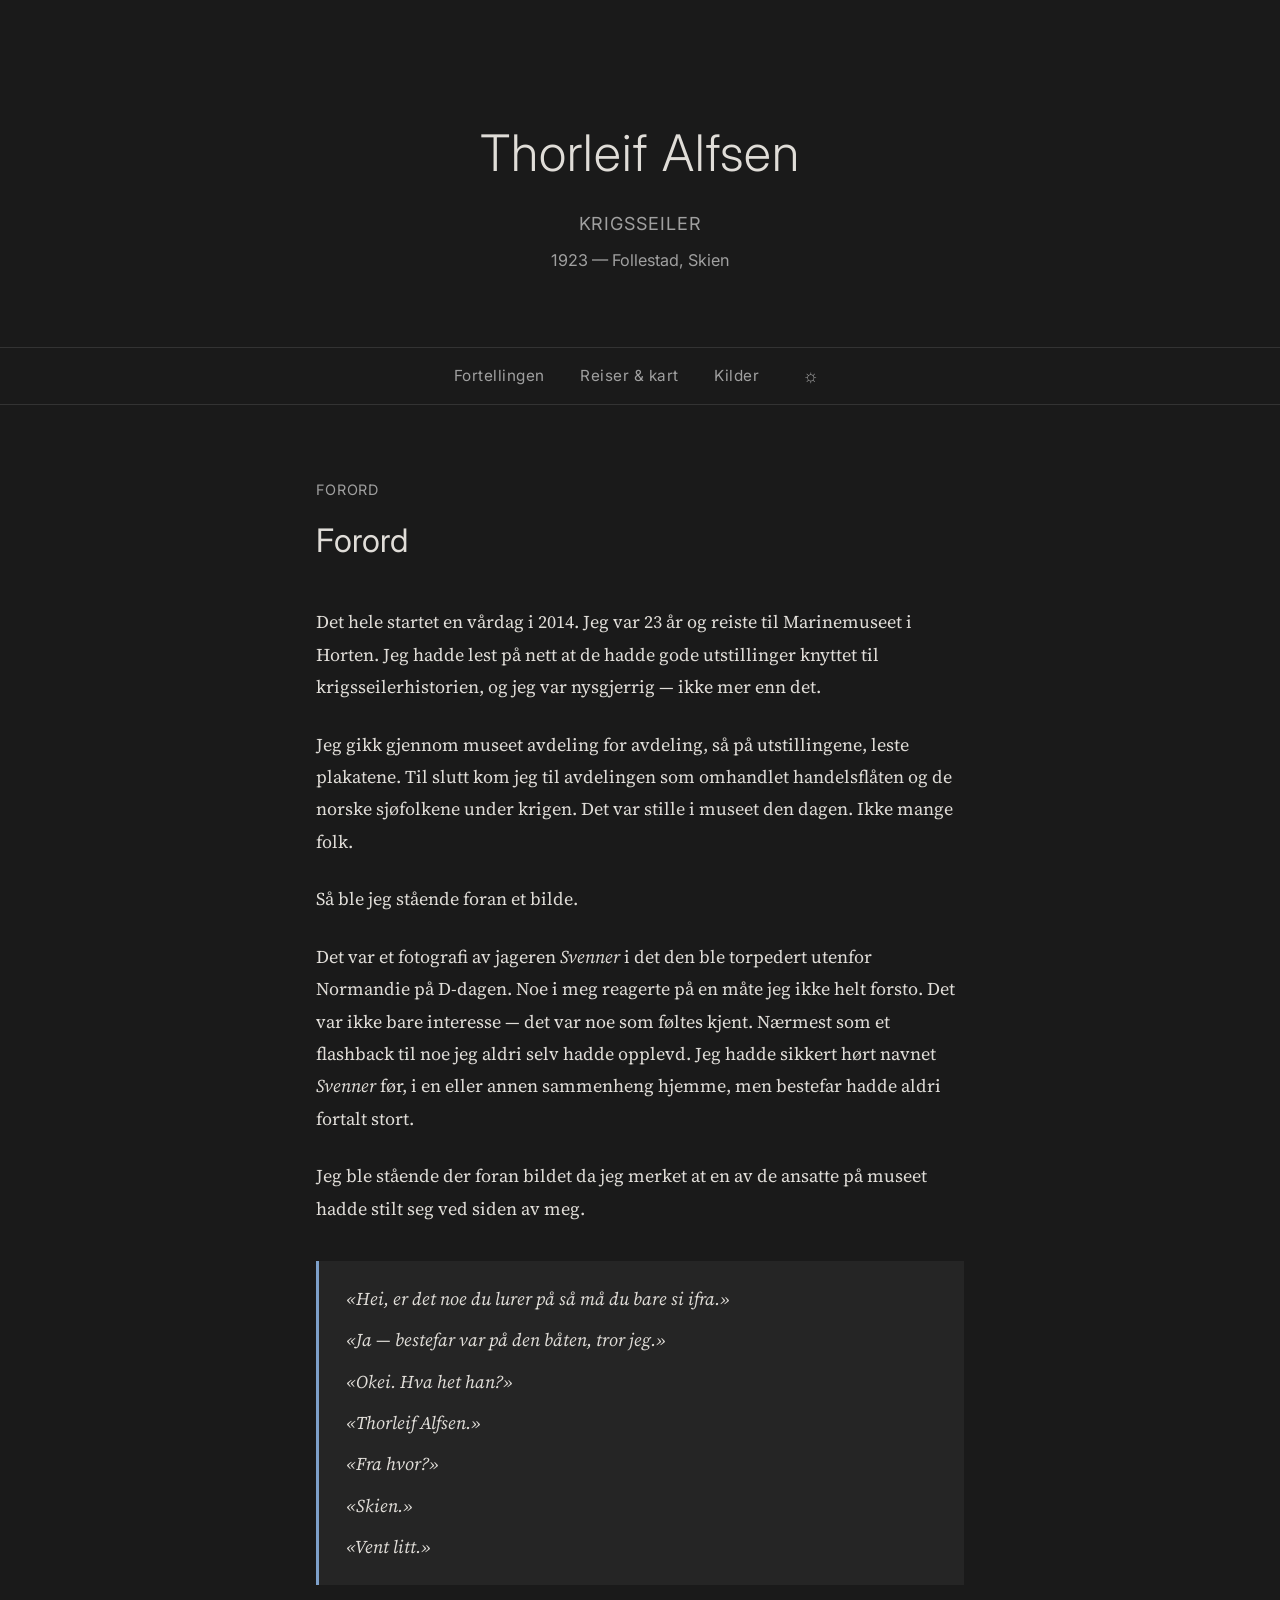
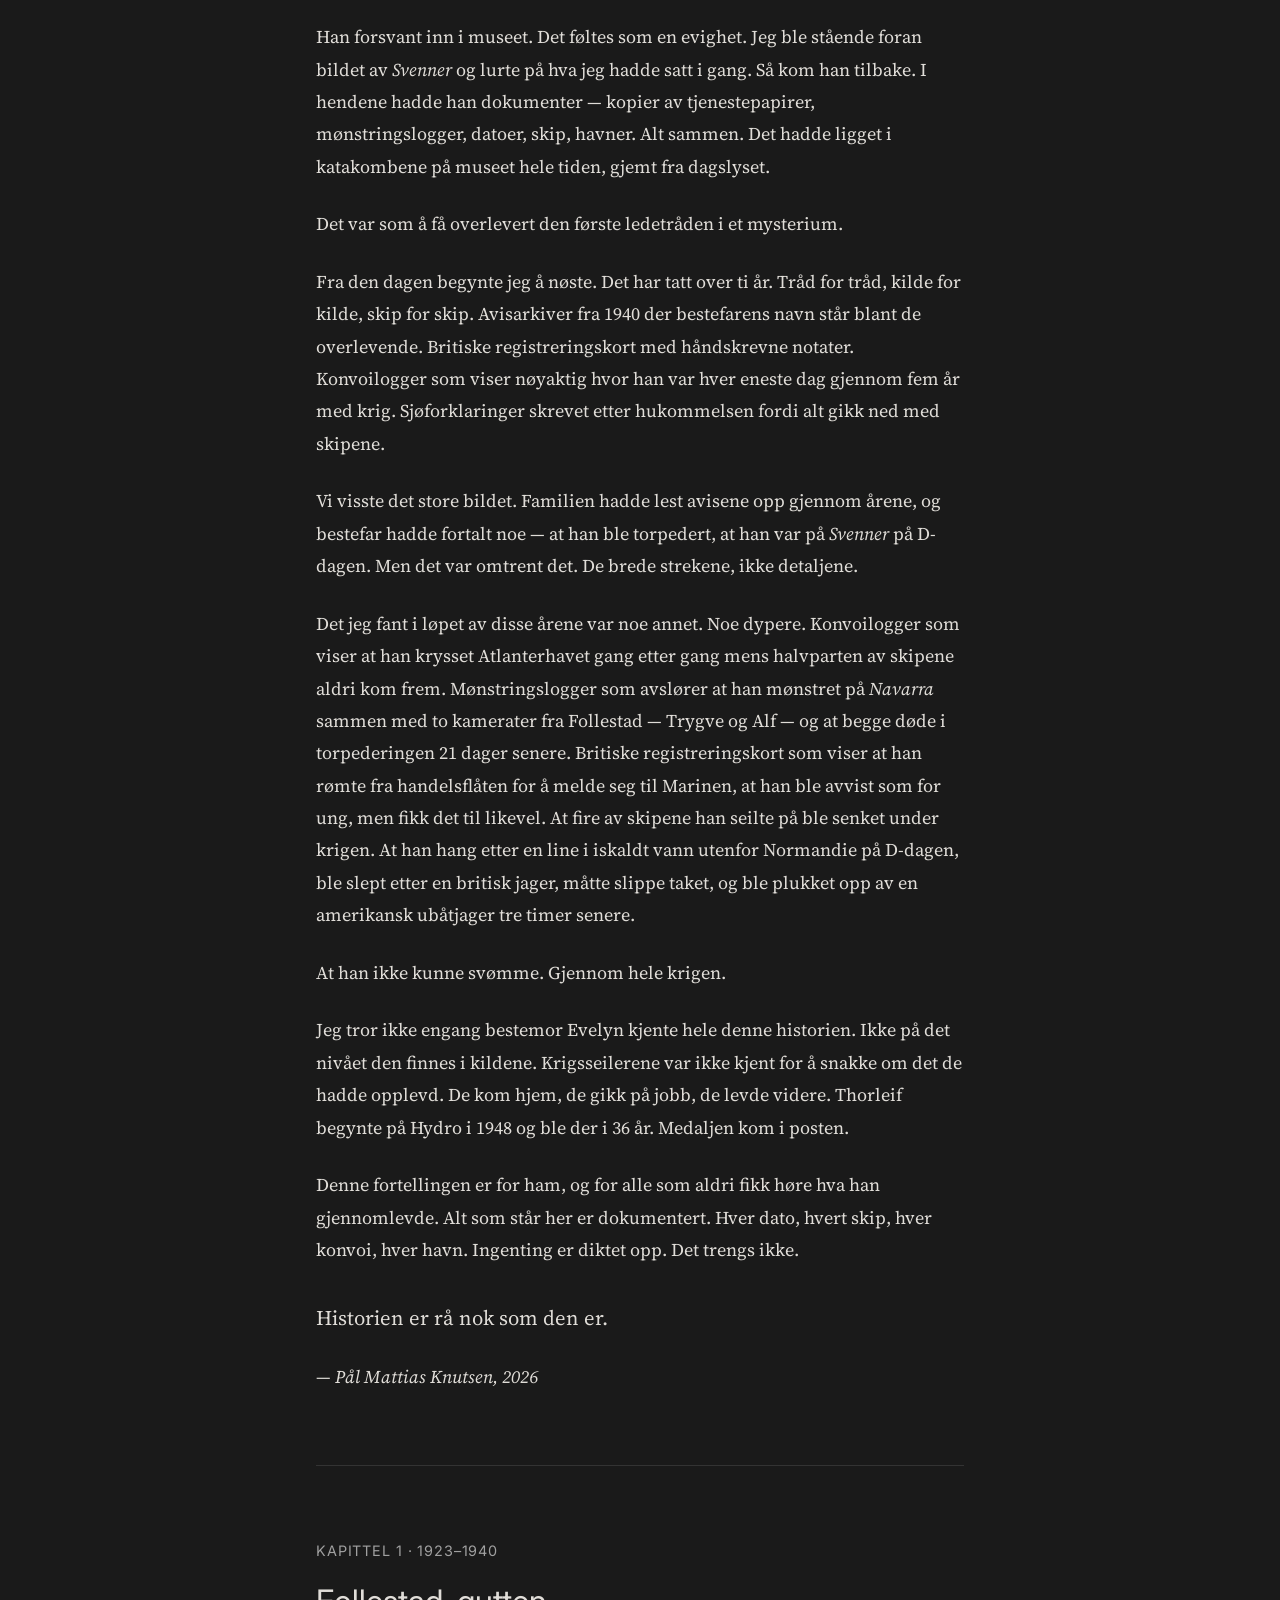
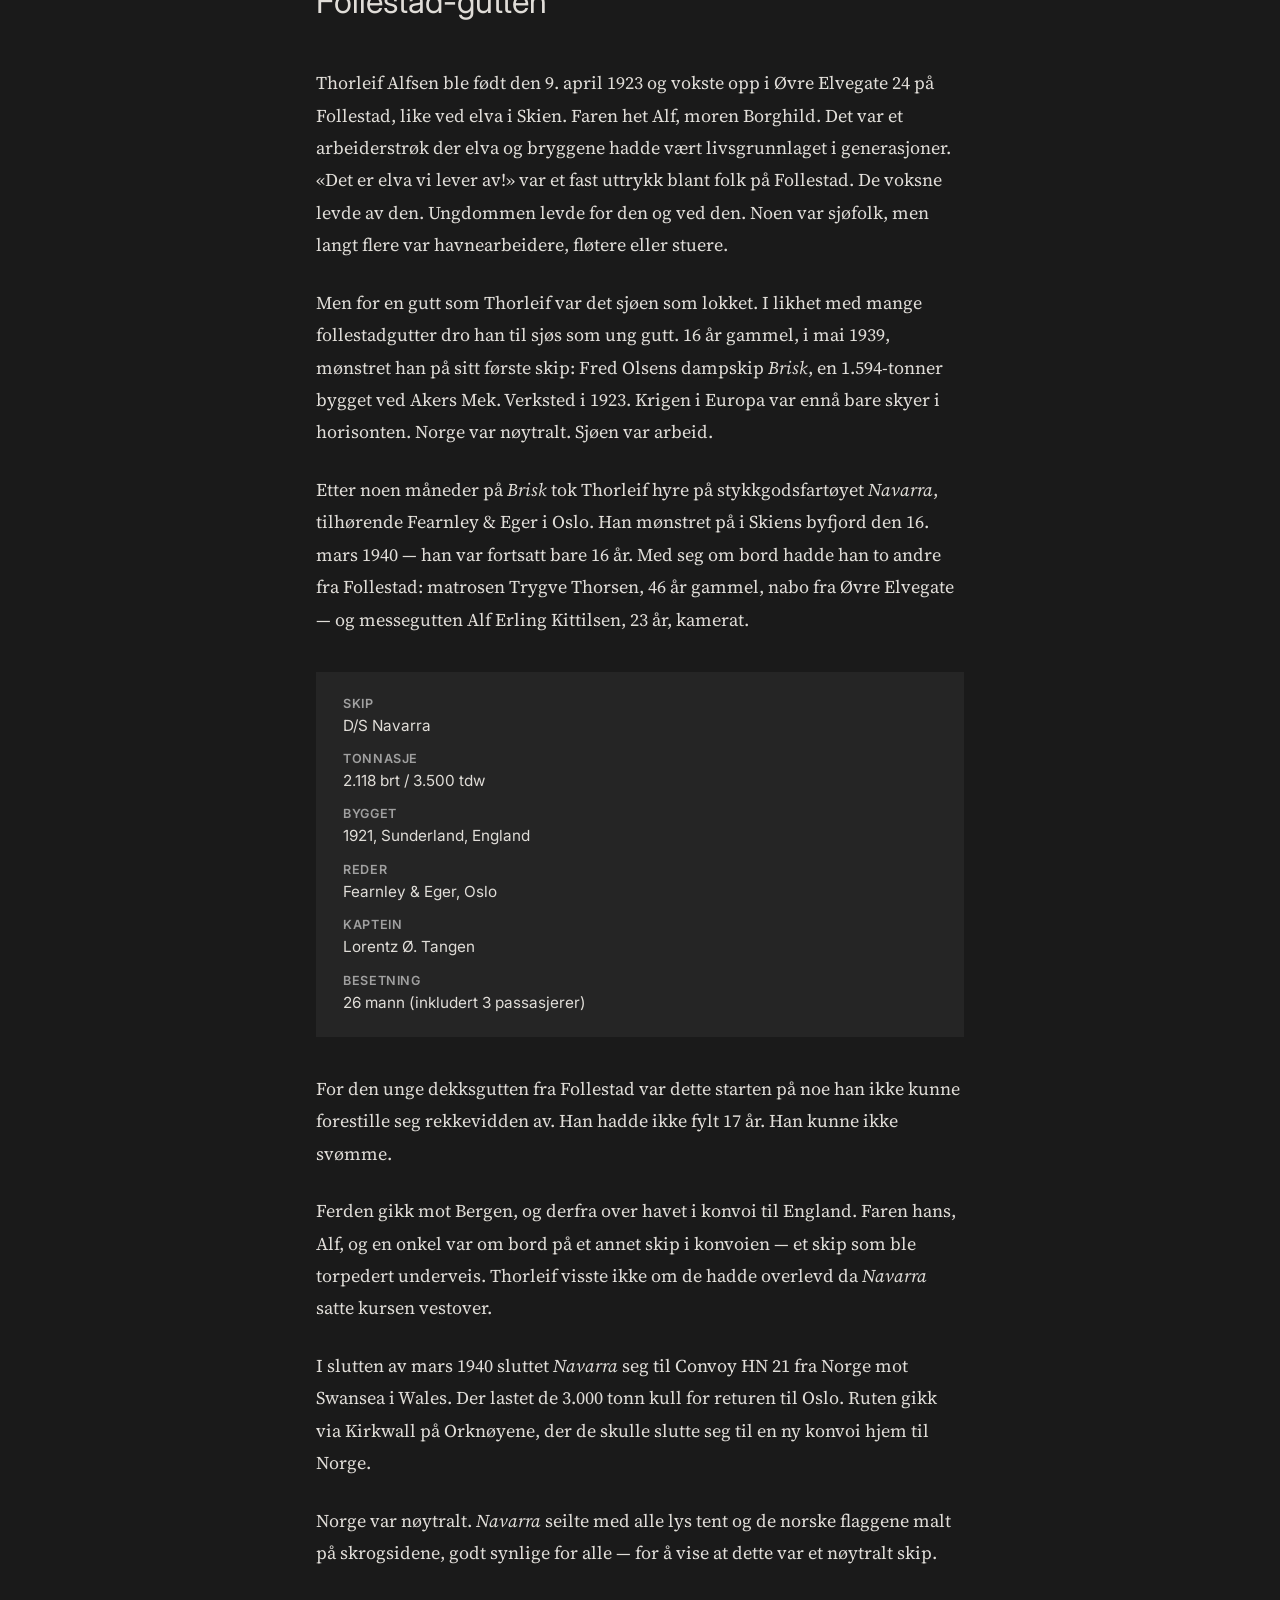
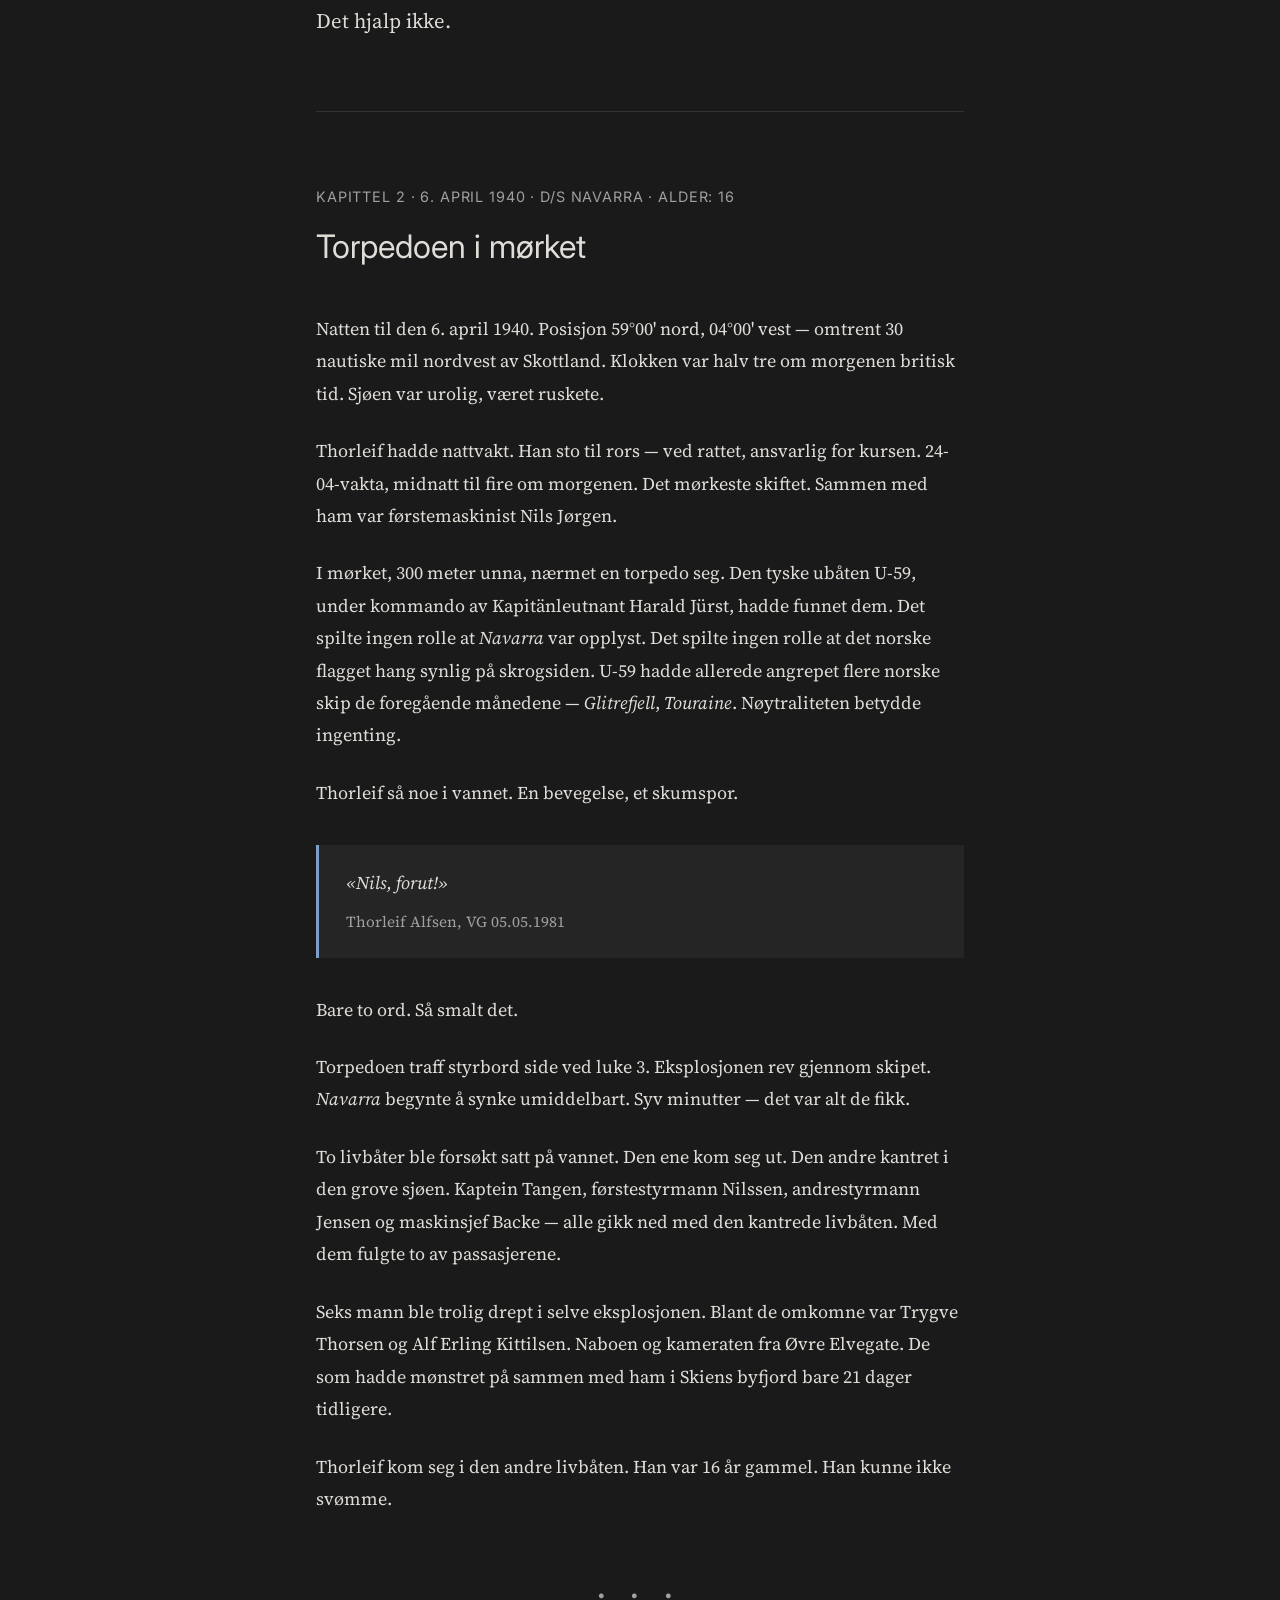
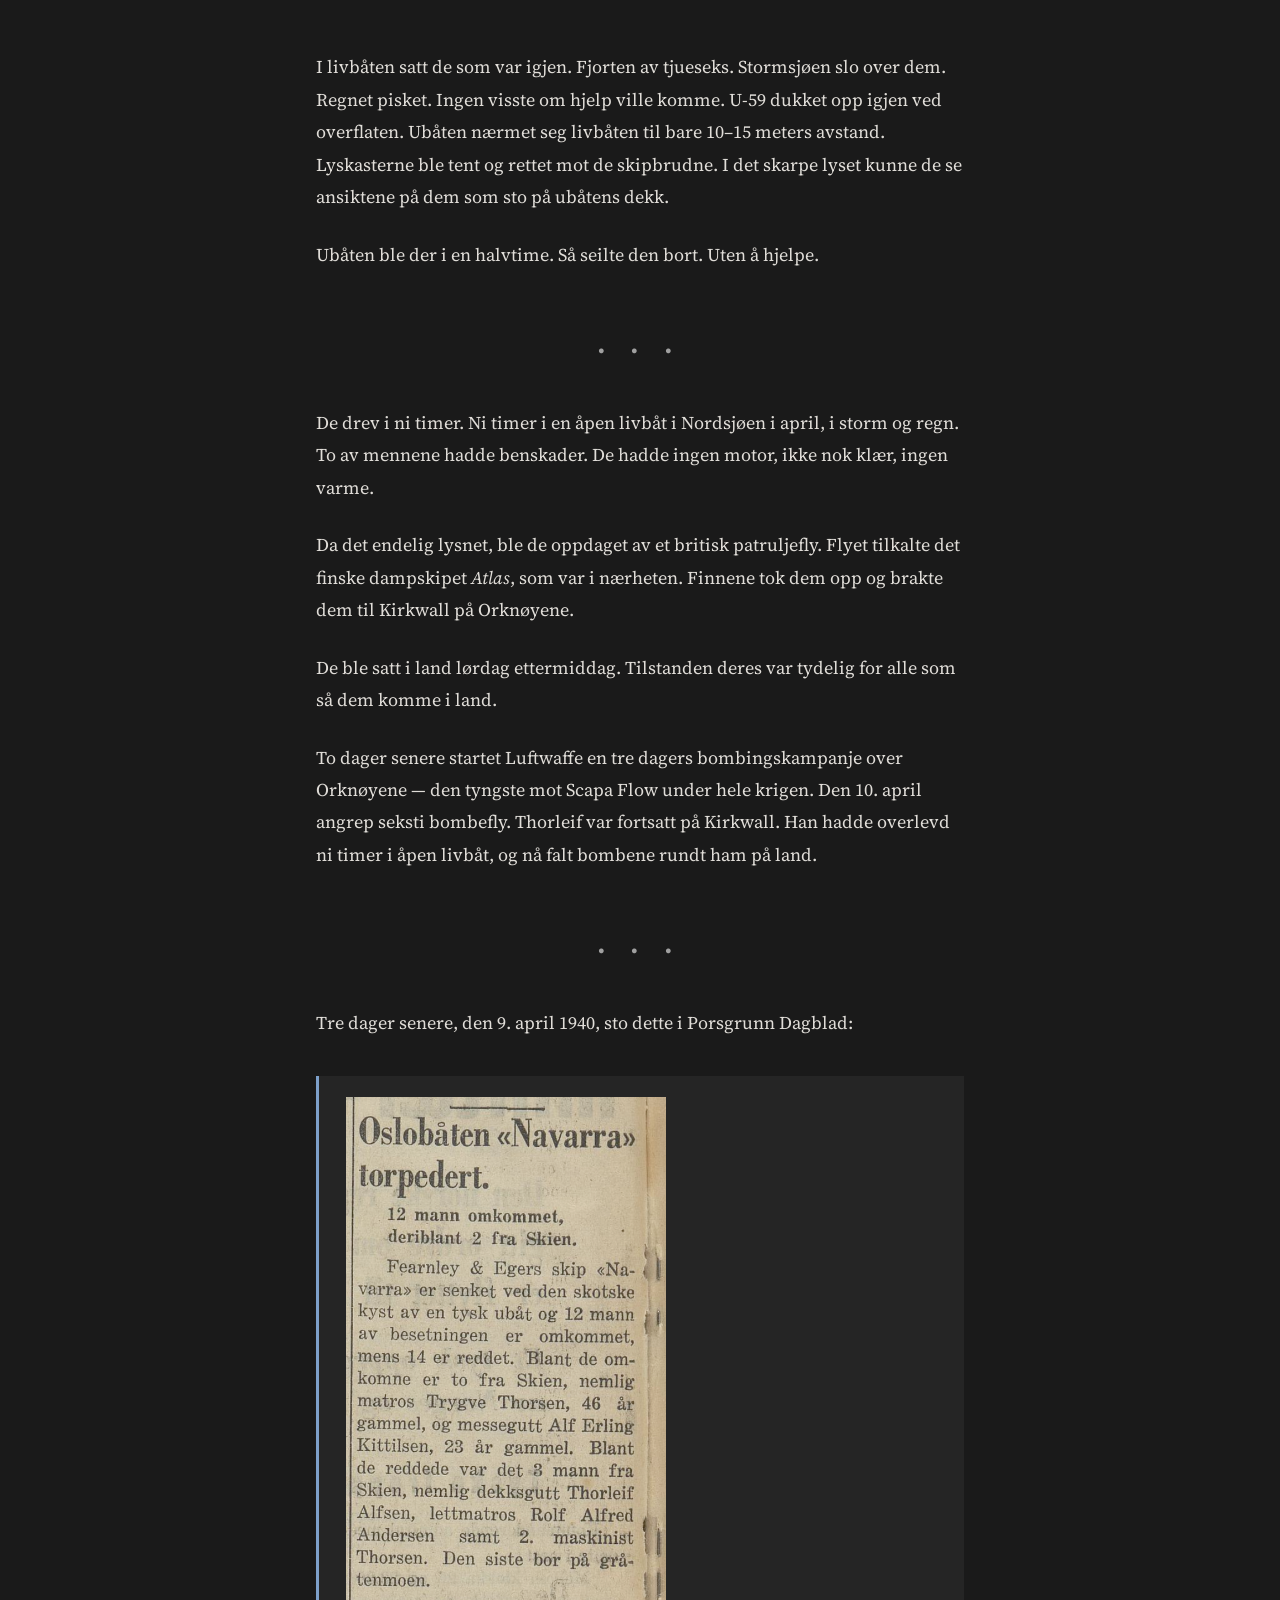
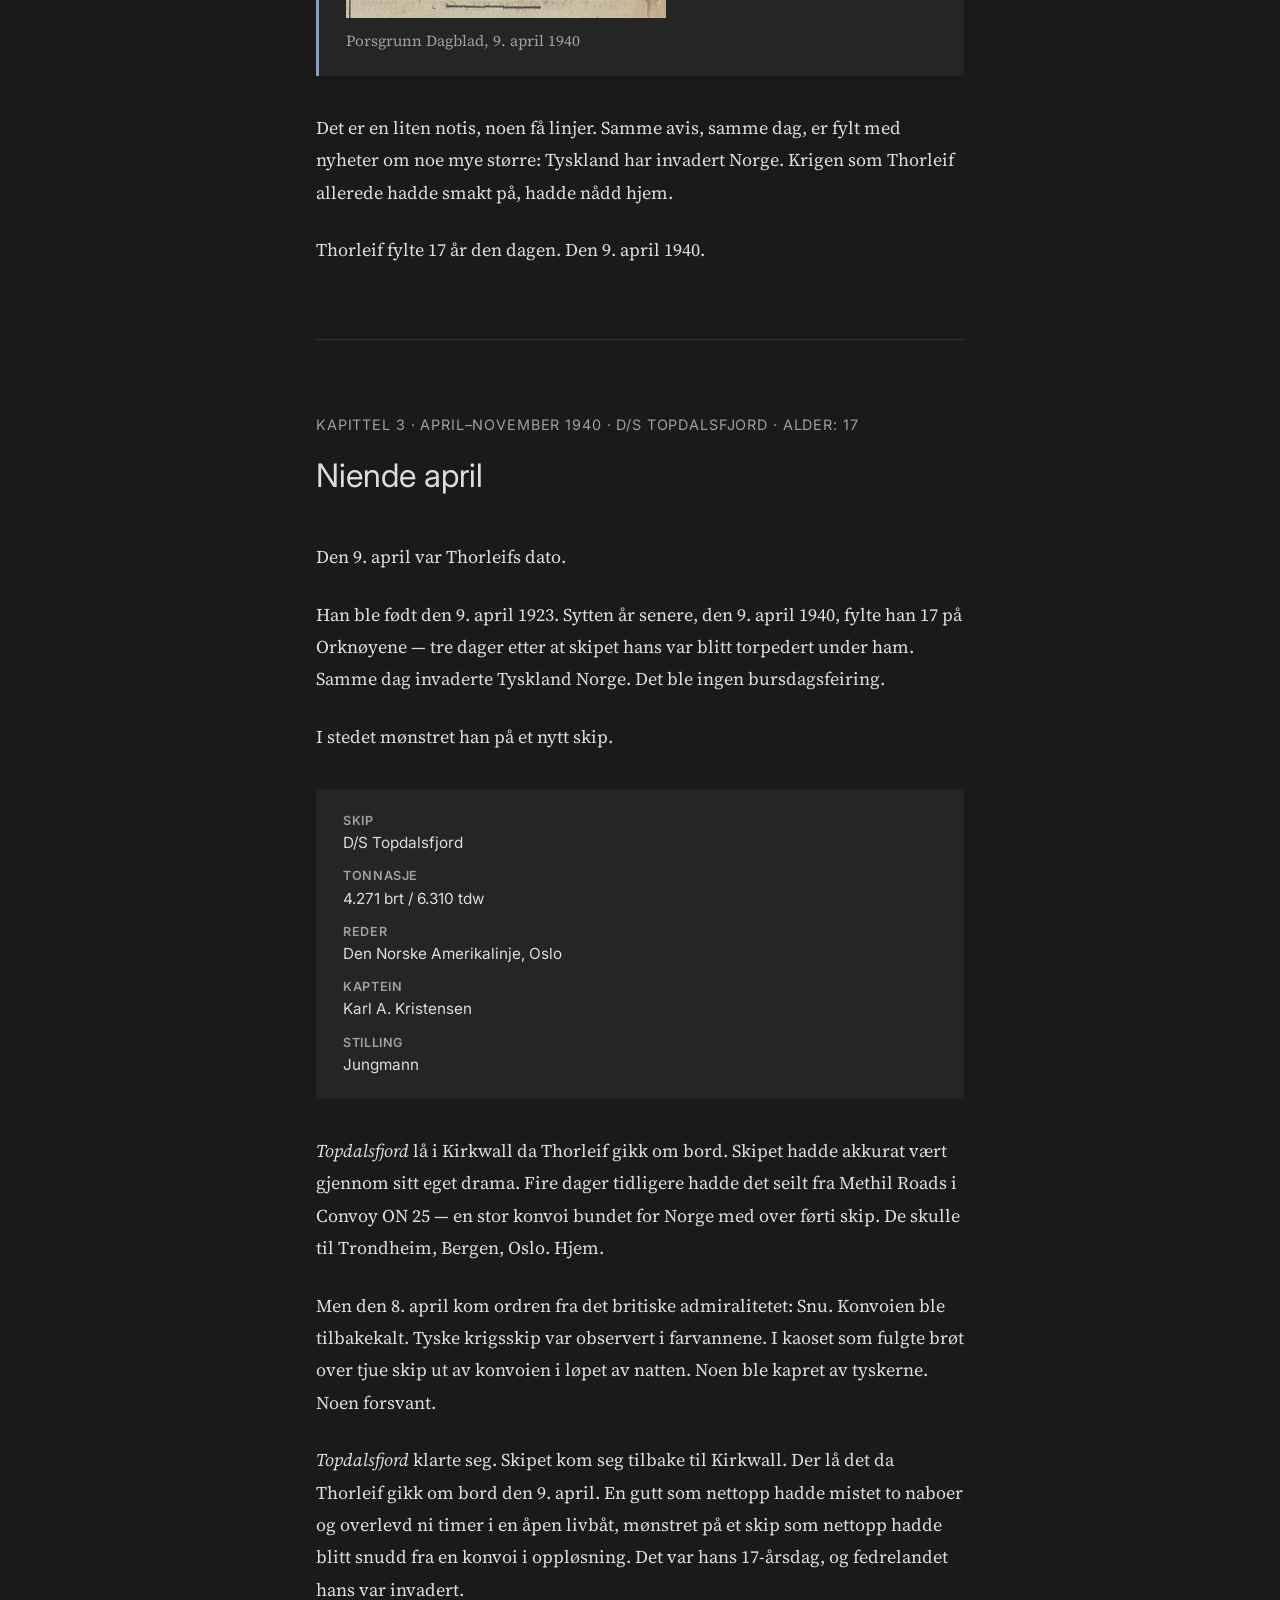
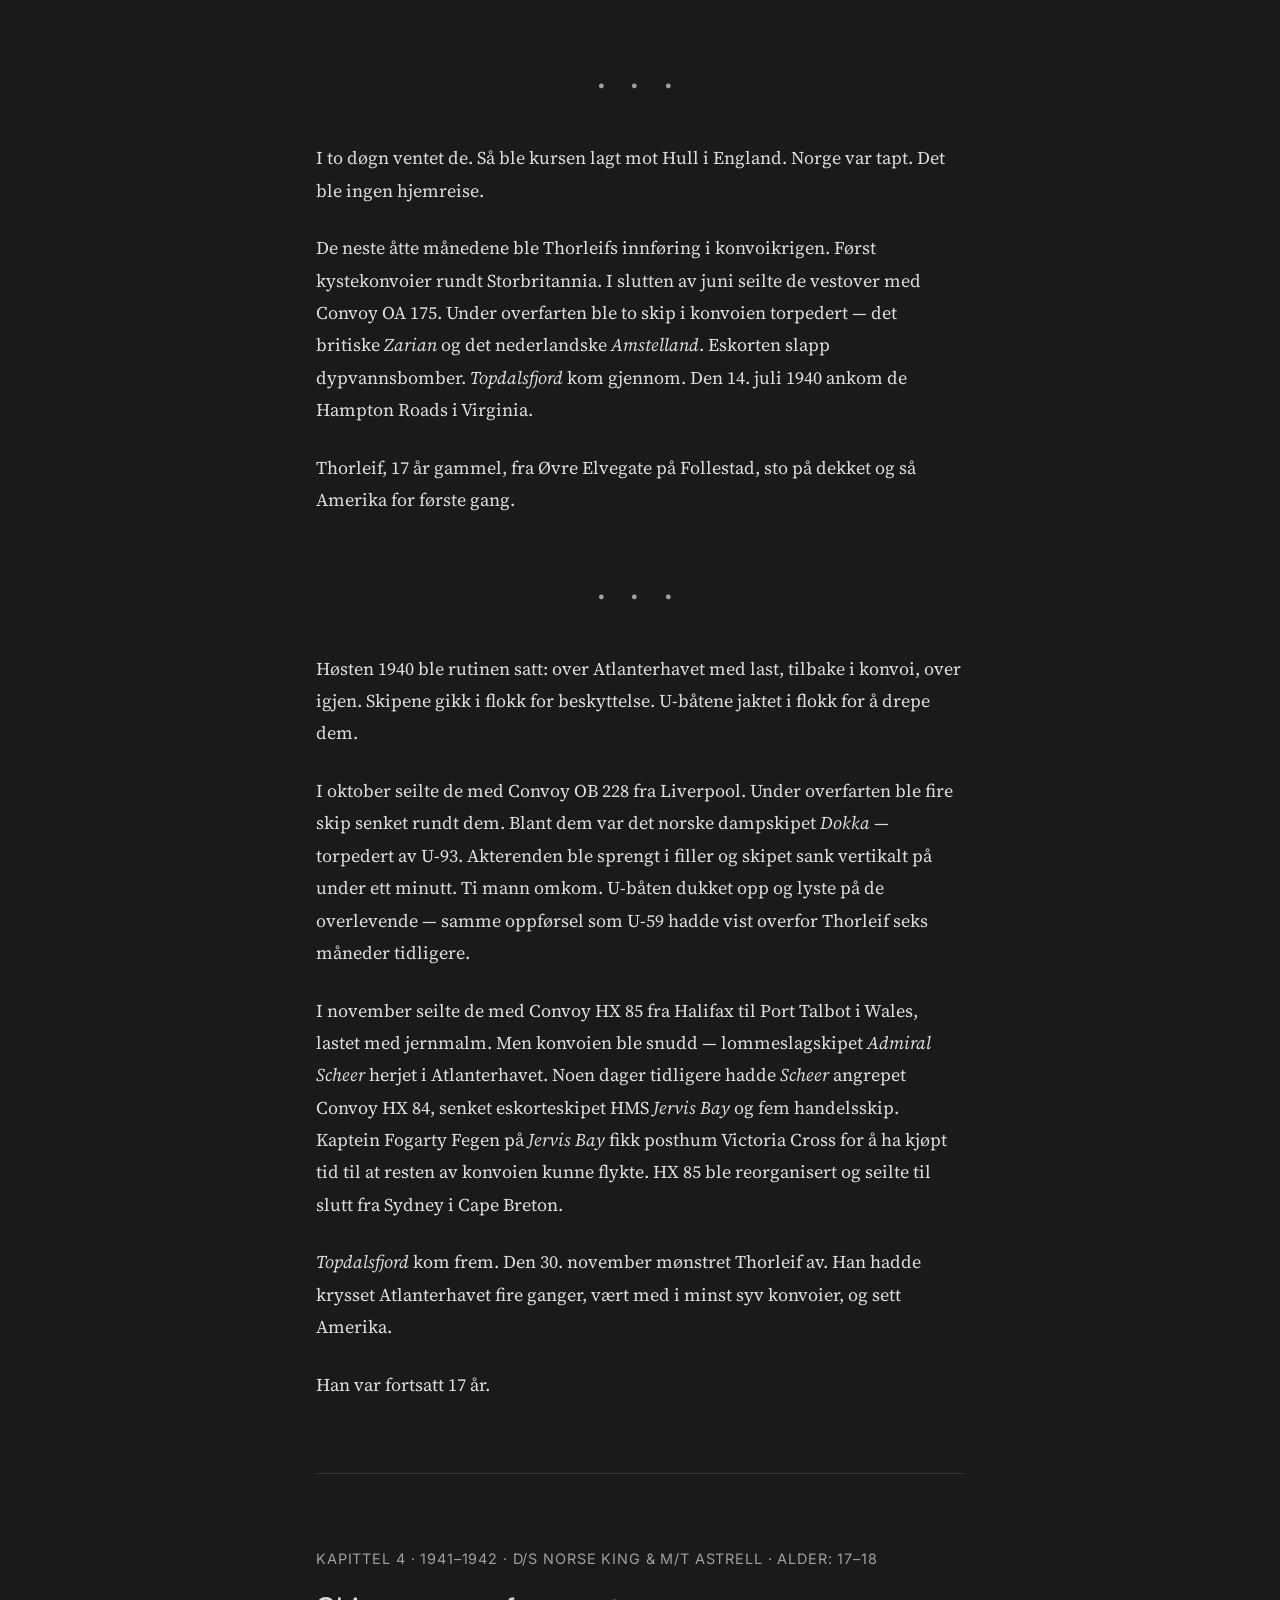
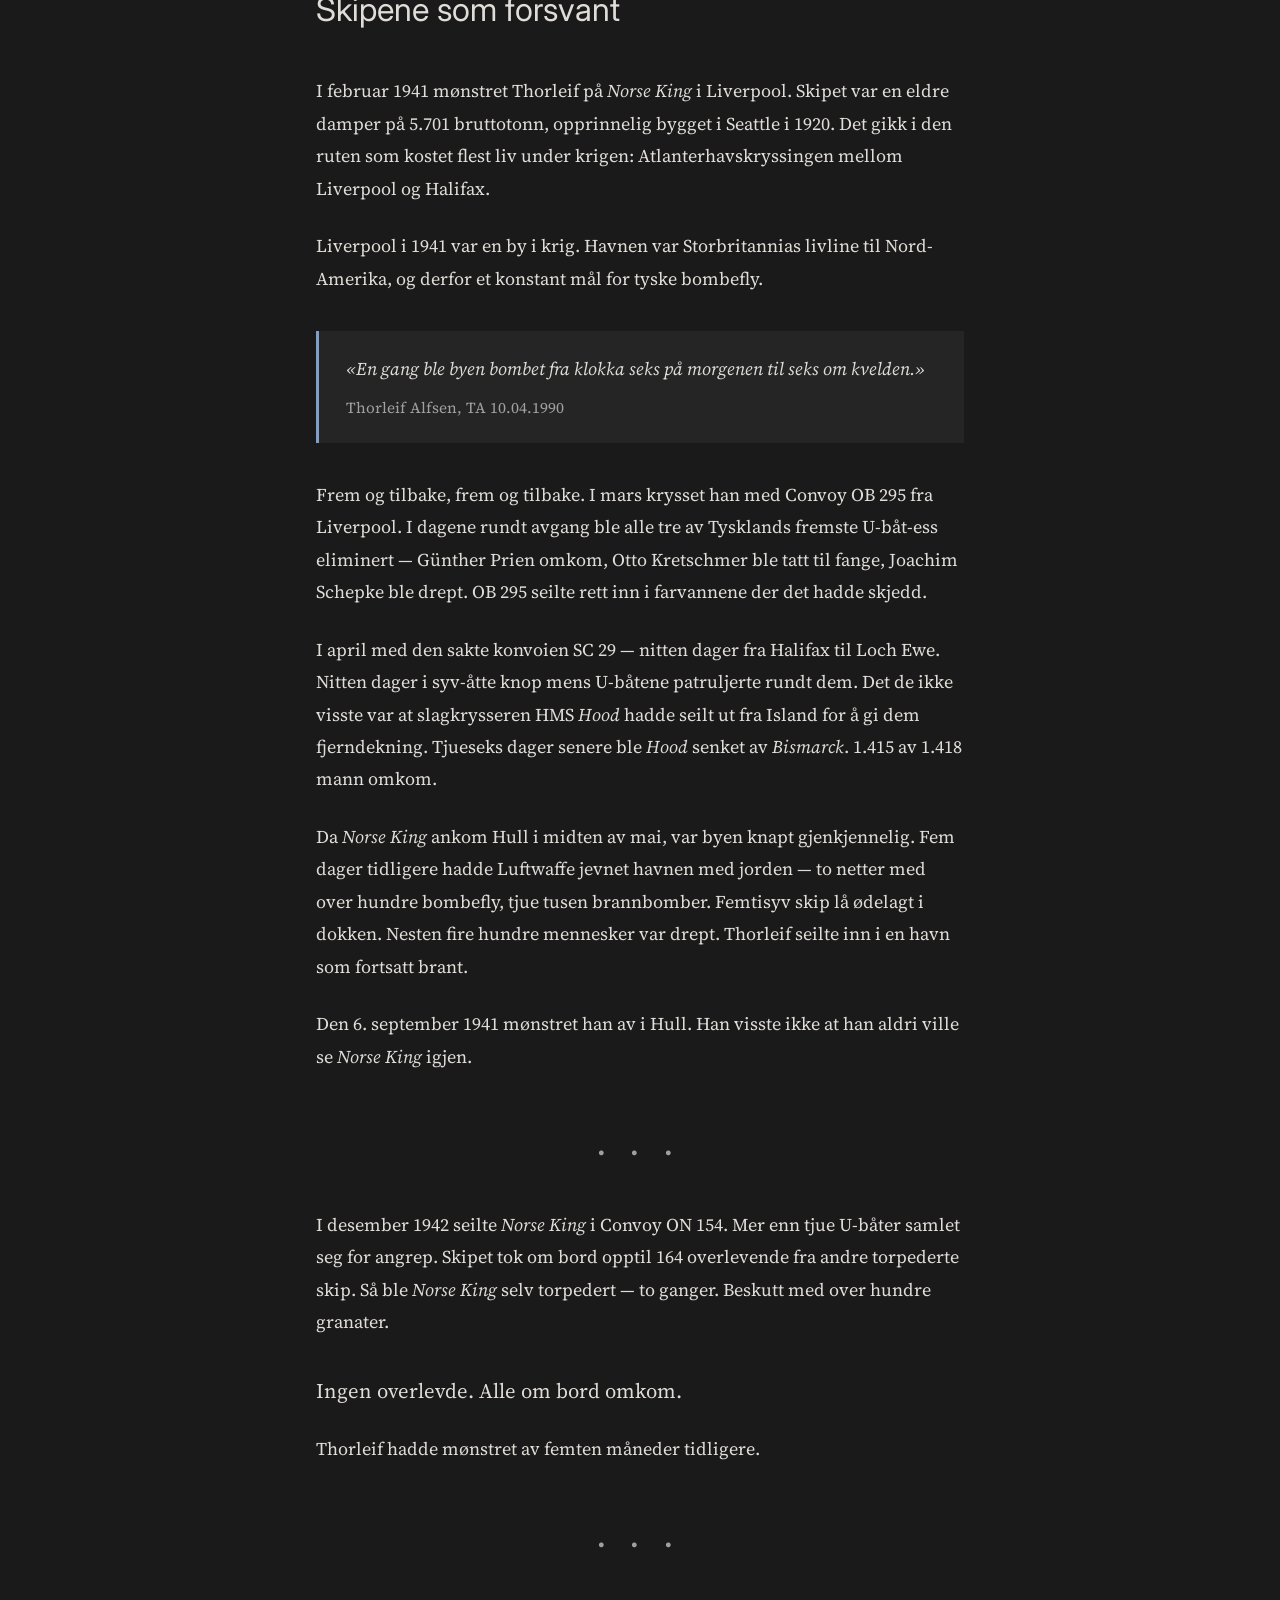
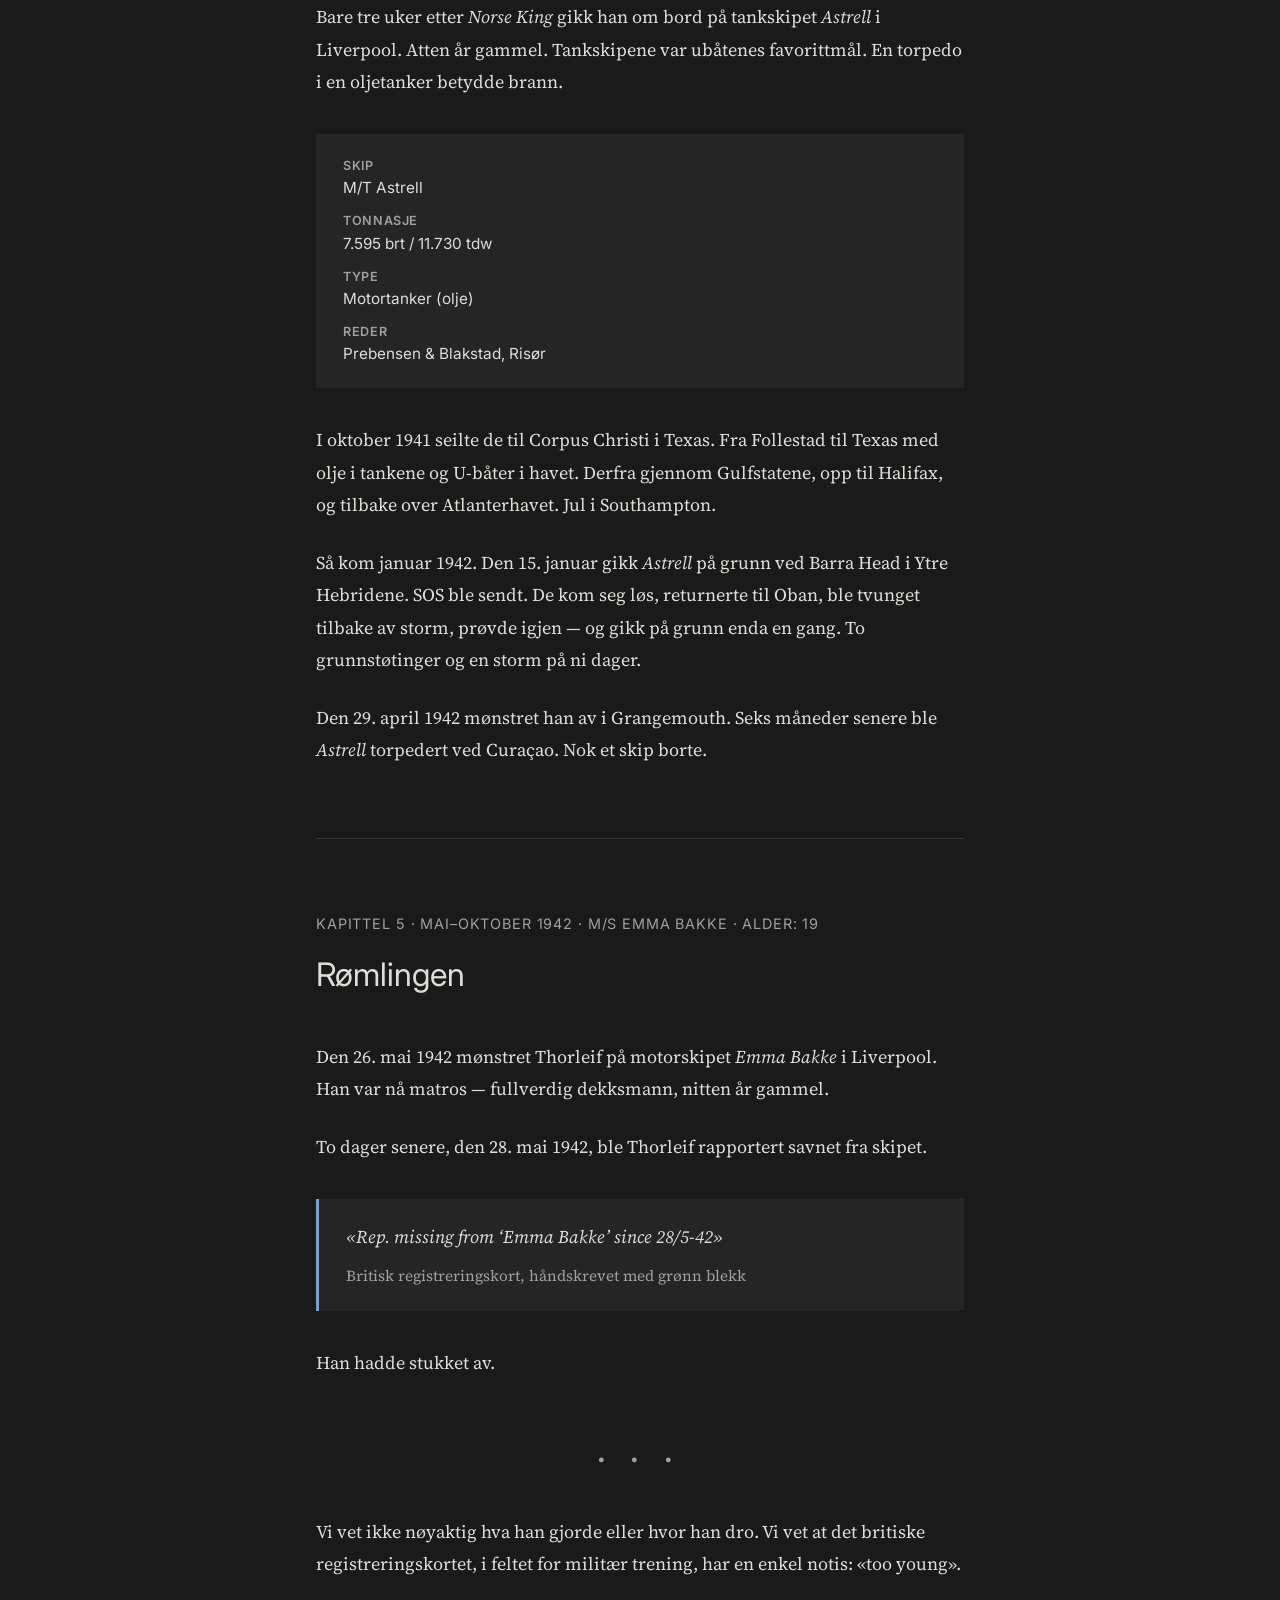
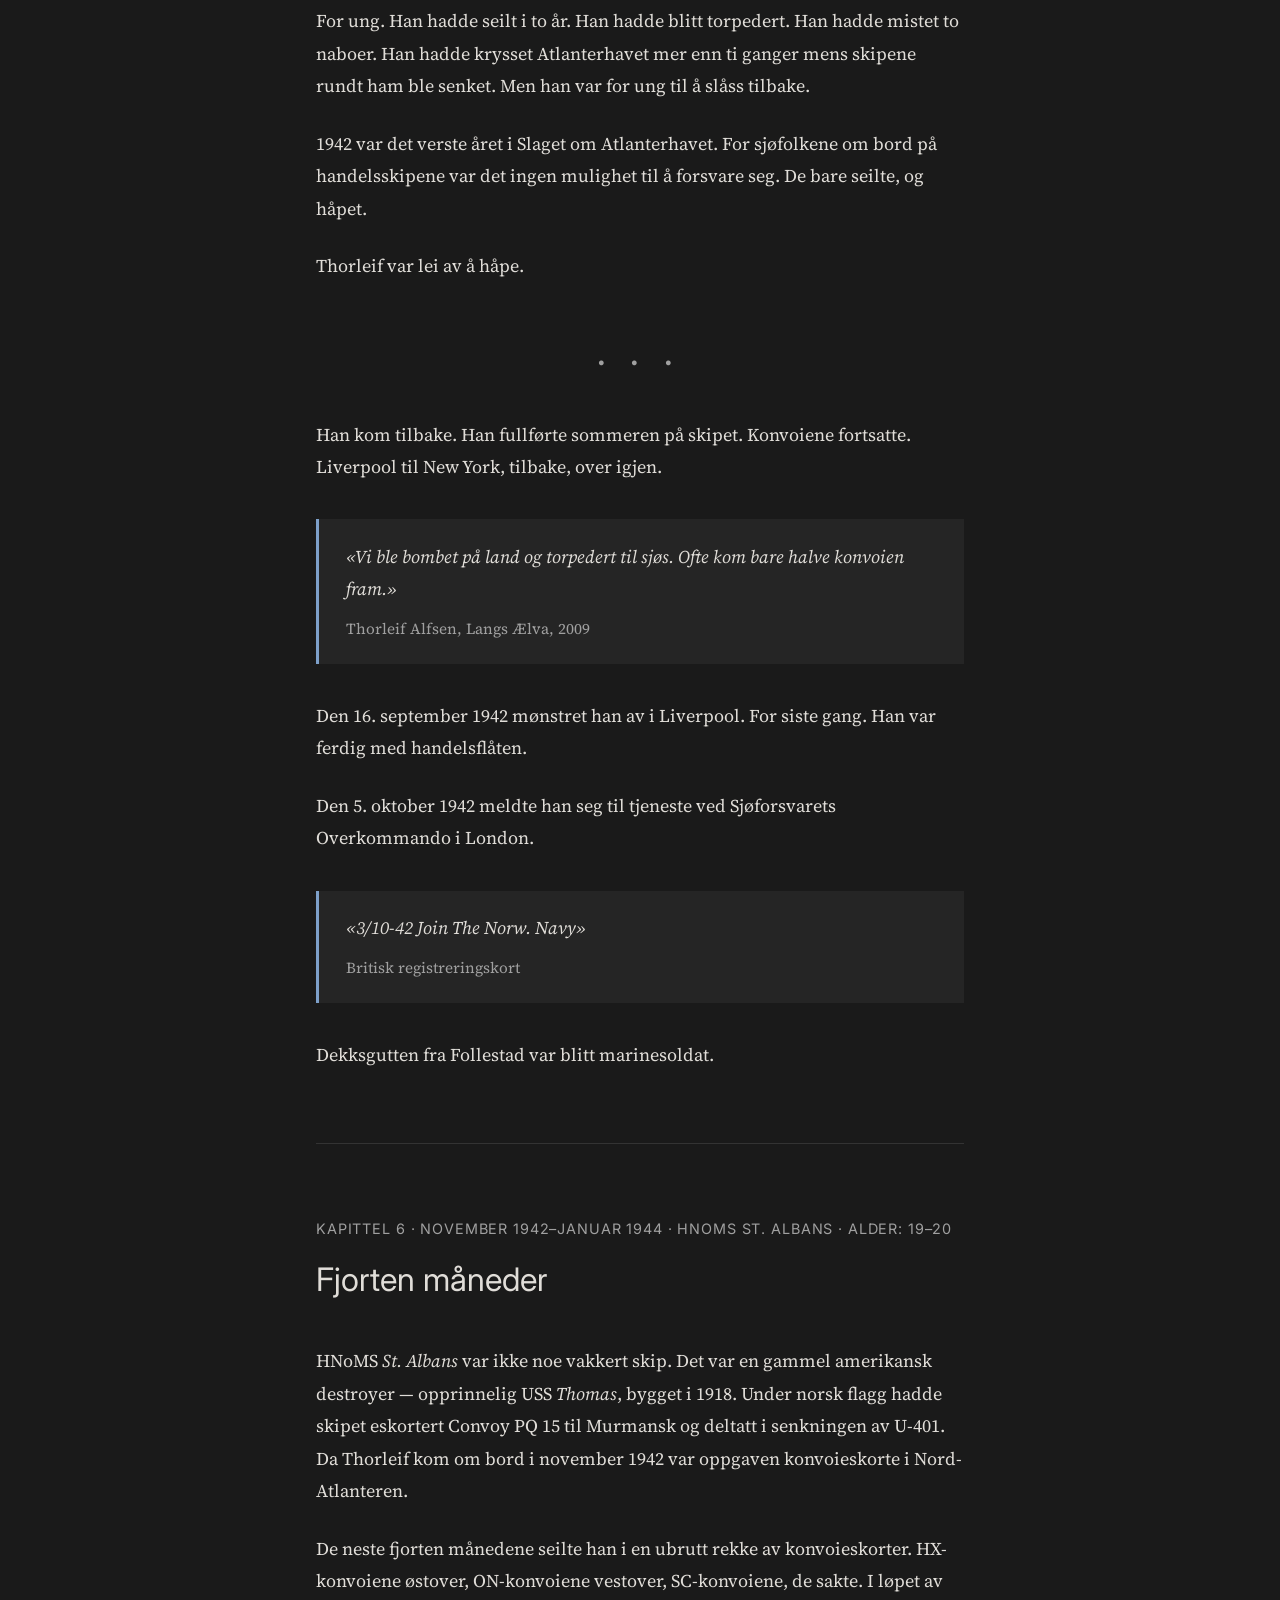
==== index.html @ 0191082a "Avisutklipp i sitatboks, maks 320px Co-Authored-By: Claude Opus 4.6 (1M context) <noreply@anthropic." ====
<!DOCTYPE html>
<html lang="nb">
<head>
  <meta charset="UTF-8">
  <meta name="viewport" content="width=device-width, initial-scale=1.0">
  <title>Thorleif Alfsen — Krigsseiler 1939–1945</title>
  <meta name="description" content="Historien om Thorleif Alfsen fra Follestad — dekksgutt, krigsseiler og marinesoldat. Torpedert to ganger. Overlevde D-dagen. Kunne ikke svømme.">
  <link rel="preconnect" href="https://fonts.googleapis.com">
  <link rel="preconnect" href="https://fonts.gstatic.com" crossorigin>
  <link href="https://fonts.googleapis.com/css2?family=Inter:wght@300;400;600&family=Source+Serif+4:ital,wght@0,400;0,600;1,400&display=swap" rel="stylesheet">
  <link rel="stylesheet" href="style.css">
  <script>var t=localStorage.getItem('theme')||'dark';document.documentElement.setAttribute('data-theme',t);</script>
</head>
<body>

<header class="site-header">
  <h1>Thorleif Alfsen</h1>
  <div class="subtitle">Krigsseiler</div>
  <div class="years">1923 &mdash; Follestad, Skien</div>
</header>

<nav class="site-nav">
  <a href="#forord">Fortellingen</a>
  <a href="reiser.html">Reiser &amp; kart</a>
  <a href="#kilder">Kilder</a>
  <button class="theme-toggle" id="themeToggle" aria-label="Bytt til mørk modus">&#9790;</button>
</nav>

<main>

<!-- FORORD -->
<section class="chapter" id="forord">
  <div class="chapter-meta">Forord</div>
  <h2>Forord</h2>

  <p>Det hele startet en vårdag i 2014. Jeg var 23 år og reiste til Marinemuseet i Horten. Jeg hadde lest på nett at de hadde gode utstillinger knyttet til krigsseilerhistorien, og jeg var nysgjerrig &mdash; ikke mer enn det.</p>

  <p>Jeg gikk gjennom museet avdeling for avdeling, så på utstillingene, leste plakatene. Til slutt kom jeg til avdelingen som omhandlet handelsflåten og de norske sjøfolkene under krigen. Det var stille i museet den dagen. Ikke mange folk.</p>

  <p>Så ble jeg stående foran et bilde.</p>

  <p>Det var et fotografi av jageren <em>Svenner</em> i det den ble torpedert utenfor Normandie på D-dagen. Noe i meg reagerte på en måte jeg ikke helt forsto. Det var ikke bare interesse &mdash; det var noe som føltes kjent. Nærmest som et flashback til noe jeg aldri selv hadde opplevd. Jeg hadde sikkert hørt navnet <em>Svenner</em> før, i en eller annen sammenheng hjemme, men bestefar hadde aldri fortalt stort.</p>

  <p>Jeg ble stående der foran bildet da jeg merket at en av de ansatte på museet hadde stilt seg ved siden av meg.</p>

  <blockquote>
    <p>&laquo;Hei, er det noe du lurer på så må du bare si ifra.&raquo;</p>
    <p>&laquo;Ja &mdash; bestefar var på den båten, tror jeg.&raquo;</p>
    <p>&laquo;Okei. Hva het han?&raquo;</p>
    <p>&laquo;Thorleif Alfsen.&raquo;</p>
    <p>&laquo;Fra hvor?&raquo;</p>
    <p>&laquo;Skien.&raquo;</p>
    <p>&laquo;Vent litt.&raquo;</p>
  </blockquote>

  <p>Han forsvant inn i museet. Det føltes som en evighet. Jeg ble stående foran bildet av <em>Svenner</em> og lurte på hva jeg hadde satt i gang. Så kom han tilbake. I hendene hadde han dokumenter &mdash; kopier av tjenestepapirer, mønstringslogger, datoer, skip, havner. Alt sammen. Det hadde ligget i katakombene på museet hele tiden, gjemt fra dagslyset.</p>

  <p>Det var som å få overlevert den første ledetråden i et mysterium.</p>

  <p>Fra den dagen begynte jeg å nøste. Det har tatt over ti år. Tråd for tråd, kilde for kilde, skip for skip. Avisarkiver fra 1940 der bestefarens navn står blant de overlevende. Britiske registreringskort med håndskrevne notater. Konvoilogger som viser nøyaktig hvor han var hver eneste dag gjennom fem år med krig. Sjøforklaringer skrevet etter hukommelsen fordi alt gikk ned med skipene.</p>

  <p>Vi visste det store bildet. Familien hadde lest avisene opp gjennom årene, og bestefar hadde fortalt noe &mdash; at han ble torpedert, at han var på <em>Svenner</em> på D-dagen. Men det var omtrent det. De brede strekene, ikke detaljene.</p>

  <p>Det jeg fant i løpet av disse årene var noe annet. Noe dypere. Konvoilogger som viser at han krysset Atlanterhavet gang etter gang mens halvparten av skipene aldri kom frem. Mønstringslogger som avslører at han mønstret på <em>Navarra</em> sammen med to kamerater fra Follestad &mdash; Trygve og Alf &mdash; og at begge døde i torpederingen 21 dager senere. Britiske registreringskort som viser at han rømte fra handelsflåten for å melde seg til Marinen, at han ble avvist som for ung, men fikk det til likevel. At fire av skipene han seilte på ble senket under krigen. At han hang etter en line i iskaldt vann utenfor Normandie på D-dagen, ble slept etter en britisk jager, måtte slippe taket, og ble plukket opp av en amerikansk ubåtjager tre timer senere.</p>

  <p>At han ikke kunne svømme. Gjennom hele krigen.</p>

  <p>Jeg tror ikke engang bestemor Evelyn kjente hele denne historien. Ikke på det nivået den finnes i kildene. Krigsseilerene var ikke kjent for å snakke om det de hadde opplevd. De kom hjem, de gikk på jobb, de levde videre. Thorleif begynte på Hydro i 1948 og ble der i 36 år. Medaljen kom i posten.</p>

  <p>Denne fortellingen er for ham, og for alle som aldri fikk høre hva han gjennomlevde. Alt som står her er dokumentert. Hver dato, hvert skip, hver konvoi, hver havn. Ingenting er diktet opp. Det trengs ikke.</p>

  <p class="emphasis-line">Historien er rå nok som den er.</p>

  <p><em>&mdash; Pål Mattias Knutsen, 2026</em></p>
</section>

<!-- KAPITTEL 1 -->
<section class="chapter" id="kap1">
  <div class="chapter-meta">Kapittel 1 &middot; 1923–1940</div>
  <h2>Follestad-gutten</h2>

  <p>Thorleif Alfsen ble født den 9. april 1923 og vokste opp i Øvre Elvegate 24 på Follestad, like ved elva i Skien. Faren het Alf, moren Borghild. Det var et arbeiderstrøk der elva og bryggene hadde vært livsgrunnlaget i generasjoner. &laquo;Det er elva vi lever av!&raquo; var et fast uttrykk blant folk på Follestad. De voksne levde av den. Ungdommen levde for den og ved den. Noen var sjøfolk, men langt flere var havnearbeidere, fløtere eller stuere.</p>

  <p>Men for en gutt som Thorleif var det sjøen som lokket. I likhet med mange follestadgutter dro han til sjøs som ung gutt. 16 år gammel, i mai 1939, mønstret han på sitt første skip: Fred Olsens dampskip <em>Brisk</em>, en 1.594-tonner bygget ved Akers Mek. Verksted i 1923. Krigen i Europa var ennå bare skyer i horisonten. Norge var nøytralt. Sjøen var arbeid.</p>

  <p>Etter noen måneder på <em>Brisk</em> tok Thorleif hyre på stykkgodsfartøyet <em>Navarra</em>, tilhørende Fearnley &amp; Eger i Oslo. Han mønstret på i Skiens byfjord den 16. mars 1940 &mdash; han var fortsatt bare 16 år. Med seg om bord hadde han to andre fra Follestad: matrosen Trygve Thorsen, 46 år gammel, nabo fra Øvre Elvegate &mdash; og messegutten Alf Erling Kittilsen, 23 år, kamerat.</p>

  <dl class="ship-facts">
    <dt>Skip</dt><dd>D/S Navarra</dd>
    <dt>Tonnasje</dt><dd>2.118 brt / 3.500 tdw</dd>
    <dt>Bygget</dt><dd>1921, Sunderland, England</dd>
    <dt>Reder</dt><dd>Fearnley &amp; Eger, Oslo</dd>
    <dt>Kaptein</dt><dd>Lorentz &Oslash;. Tangen</dd>
    <dt>Besetning</dt><dd>26 mann (inkludert 3 passasjerer)</dd>
  </dl>

  <p>For den unge dekksgutten fra Follestad var dette starten på noe han ikke kunne forestille seg rekkevidden av. Han hadde ikke fylt 17 år. Han kunne ikke svømme.</p>

  <p>Ferden gikk mot Bergen, og derfra over havet i konvoi til England. Faren hans, Alf, og en onkel var om bord på et annet skip i konvoien &mdash; et skip som ble torpedert underveis. Thorleif visste ikke om de hadde overlevd da <em>Navarra</em> satte kursen vestover.</p>

  <p>I slutten av mars 1940 sluttet <em>Navarra</em> seg til Convoy HN 21 fra Norge mot Swansea i Wales. Der lastet de 3.000 tonn kull for returen til Oslo. Ruten gikk via Kirkwall på Orknøyene, der de skulle slutte seg til en ny konvoi hjem til Norge.</p>

  <p>Norge var nøytralt. <em>Navarra</em> seilte med alle lys tent og de norske flaggene malt på skrogsidene, godt synlige for alle &mdash; for å vise at dette var et nøytralt skip.</p>

  <p class="emphasis-line">Det hjalp ikke.</p>
</section>

<!-- KAPITTEL 2 -->
<section class="chapter" id="kap2">
  <div class="chapter-meta">Kapittel 2 &middot; 6. april 1940 &middot; D/S Navarra &middot; Alder: 16</div>
  <h2>Torpedoen i mørket</h2>

  <p>Natten til den 6. april 1940. Posisjon 59&deg;00' nord, 04&deg;00' vest &mdash; omtrent 30 nautiske mil nordvest av Skottland. Klokken var halv tre om morgenen britisk tid. Sjøen var urolig, været ruskete.</p>

  <p>Thorleif hadde nattvakt. Han sto til rors &mdash; ved rattet, ansvarlig for kursen. 24-04-vakta, midnatt til fire om morgenen. Det mørkeste skiftet. Sammen med ham var førstemaskinist Nils Jørgen.</p>

  <p>I mørket, 300 meter unna, nærmet en torpedo seg. Den tyske ubåten U-59, under kommando av Kapitänleutnant Harald Jürst, hadde funnet dem. Det spilte ingen rolle at <em>Navarra</em> var opplyst. Det spilte ingen rolle at det norske flagget hang synlig på skrogsiden. U-59 hadde allerede angrepet flere norske skip de foregående månedene &mdash; <em>Glitrefjell</em>, <em>Touraine</em>. Nøytraliteten betydde ingenting.</p>

  <p>Thorleif så noe i vannet. En bevegelse, et skumspor.</p>

  <blockquote>
    <p>&laquo;Nils, forut!&raquo;</p>
    <cite>Thorleif Alfsen, VG 05.05.1981</cite>
  </blockquote>

  <p>Bare to ord. Så smalt det.</p>

  <p>Torpedoen traff styrbord side ved luke 3. Eksplosjonen rev gjennom skipet. <em>Navarra</em> begynte å synke umiddelbart. Syv minutter &mdash; det var alt de fikk.</p>

  <p>To livbåter ble forsøkt satt på vannet. Den ene kom seg ut. Den andre kantret i den grove sjøen. Kaptein Tangen, førstestyrmann Nilssen, andrestyrmann Jensen og maskinsjef Backe &mdash; alle gikk ned med den kantrede livbåten. Med dem fulgte to av passasjerene.</p>

  <p>Seks mann ble trolig drept i selve eksplosjonen. Blant de omkomne var Trygve Thorsen og Alf Erling Kittilsen. Naboen og kameraten fra Øvre Elvegate. De som hadde mønstret på sammen med ham i Skiens byfjord bare 21 dager tidligere.</p>

  <p>Thorleif kom seg i den andre livbåten. Han var 16 år gammel. Han kunne ikke svømme.</p>

  <div class="section-break">&bull; &bull; &bull;</div>

  <p>I livbåten satt de som var igjen. Fjorten av tjueseks. Stormsjøen slo over dem. Regnet pisket. Ingen visste om hjelp ville komme. U-59 dukket opp igjen ved overflaten. Ubåten nærmet seg livbåten til bare 10&ndash;15 meters avstand. Lyskasterne ble tent og rettet mot de skipbrudne. I det skarpe lyset kunne de se ansiktene på dem som sto på ubåtens dekk.</p>

  <p>Ubåten ble der i en halvtime. Så seilte den bort. Uten å hjelpe.</p>

  <div class="section-break">&bull; &bull; &bull;</div>

  <p>De drev i ni timer. Ni timer i en åpen livbåt i Nordsjøen i april, i storm og regn. To av mennene hadde benskader. De hadde ingen motor, ikke nok klær, ingen varme.</p>

  <p>Da det endelig lysnet, ble de oppdaget av et britisk patruljefly. Flyet tilkalte det finske dampskipet <em>Atlas</em>, som var i nærheten. Finnene tok dem opp og brakte dem til Kirkwall på Orknøyene.</p>

  <p>De ble satt i land lørdag ettermiddag. Tilstanden deres var tydelig for alle som så dem komme i land.</p>

  <p>To dager senere startet Luftwaffe en tre dagers bombingskampanje over Orknøyene &mdash; den tyngste mot Scapa Flow under hele krigen. Den 10. april angrep seksti bombefly. Thorleif var fortsatt på Kirkwall. Han hadde overlevd ni timer i åpen livbåt, og nå falt bombene rundt ham på land.</p>

  <div class="section-break">&bull; &bull; &bull;</div>

  <p>Tre dager senere, den 9. april 1940, sto dette i Porsgrunn Dagblad:</p>

  <blockquote>
    <img src="porsgrunn-dagblad-navarra-1940.png" alt="Avisutklipp fra Porsgrunn Dagblad 9. april 1940 om torpederingen av D/S Navarra" style="max-width: 320px; width: 100%; display: block;">
    <cite>Porsgrunn Dagblad, 9. april 1940</cite>
  </blockquote>

  <p>Det er en liten notis, noen få linjer. Samme avis, samme dag, er fylt med nyheter om noe mye større: Tyskland har invadert Norge. Krigen som Thorleif allerede hadde smakt på, hadde nådd hjem.</p>

  <p>Thorleif fylte 17 år den dagen. Den 9. april 1940.</p>
</section>

<!-- KAPITTEL 3 -->
<section class="chapter" id="kap3">
  <div class="chapter-meta">Kapittel 3 &middot; April&ndash;november 1940 &middot; D/S Topdalsfjord &middot; Alder: 17</div>
  <h2>Niende april</h2>

  <p>Den 9. april var Thorleifs dato.</p>

  <p>Han ble født den 9. april 1923. Sytten år senere, den 9. april 1940, fylte han 17 på Orknøyene &mdash; tre dager etter at skipet hans var blitt torpedert under ham. Samme dag invaderte Tyskland Norge. Det ble ingen bursdagsfeiring.</p>

  <p>I stedet mønstret han på et nytt skip.</p>

  <dl class="ship-facts">
    <dt>Skip</dt><dd>D/S Topdalsfjord</dd>
    <dt>Tonnasje</dt><dd>4.271 brt / 6.310 tdw</dd>
    <dt>Reder</dt><dd>Den Norske Amerikalinje, Oslo</dd>
    <dt>Kaptein</dt><dd>Karl A. Kristensen</dd>
    <dt>Stilling</dt><dd>Jungmann</dd>
  </dl>

  <p><em>Topdalsfjord</em> lå i Kirkwall da Thorleif gikk om bord. Skipet hadde akkurat vært gjennom sitt eget drama. Fire dager tidligere hadde det seilt fra Methil Roads i Convoy ON 25 &mdash; en stor konvoi bundet for Norge med over førti skip. De skulle til Trondheim, Bergen, Oslo. Hjem.</p>

  <p>Men den 8. april kom ordren fra det britiske admiralitetet: Snu. Konvoien ble tilbakekalt. Tyske krigsskip var observert i farvannene. I kaoset som fulgte brøt over tjue skip ut av konvoien i løpet av natten. Noen ble kapret av tyskerne. Noen forsvant.</p>

  <p><em>Topdalsfjord</em> klarte seg. Skipet kom seg tilbake til Kirkwall. Der lå det da Thorleif gikk om bord den 9. april. En gutt som nettopp hadde mistet to naboer og overlevd ni timer i en åpen livbåt, mønstret på et skip som nettopp hadde blitt snudd fra en konvoi i oppløsning. Det var hans 17-årsdag, og fedrelandet hans var invadert.</p>

  <div class="section-break">&bull; &bull; &bull;</div>

  <p>I to døgn ventet de. Så ble kursen lagt mot Hull i England. Norge var tapt. Det ble ingen hjemreise.</p>

  <p>De neste åtte månedene ble Thorleifs innføring i konvoikrigen. Først kystekonvoier rundt Storbritannia. I slutten av juni seilte de vestover med Convoy OA 175. Under overfarten ble to skip i konvoien torpedert &mdash; det britiske <em>Zarian</em> og det nederlandske <em>Amstelland</em>. Eskorten slapp dypvannsbomber. <em>Topdalsfjord</em> kom gjennom. Den 14. juli 1940 ankom de Hampton Roads i Virginia.</p>

  <p>Thorleif, 17 år gammel, fra Øvre Elvegate på Follestad, sto på dekket og så Amerika for første gang.</p>

  <div class="section-break">&bull; &bull; &bull;</div>

  <p>Høsten 1940 ble rutinen satt: over Atlanterhavet med last, tilbake i konvoi, over igjen. Skipene gikk i flokk for beskyttelse. U-båtene jaktet i flokk for å drepe dem.</p>

  <p>I oktober seilte de med Convoy OB 228 fra Liverpool. Under overfarten ble fire skip senket rundt dem. Blant dem var det norske dampskipet <em>Dokka</em> &mdash; torpedert av U-93. Akterenden ble sprengt i filler og skipet sank vertikalt på under ett minutt. Ti mann omkom. U-båten dukket opp og lyste på de overlevende &mdash; samme oppførsel som U-59 hadde vist overfor Thorleif seks måneder tidligere.</p>

  <p>I november seilte de med Convoy HX 85 fra Halifax til Port Talbot i Wales, lastet med jernmalm. Men konvoien ble snudd &mdash; lommeslagskipet <em>Admiral Scheer</em> herjet i Atlanterhavet. Noen dager tidligere hadde <em>Scheer</em> angrepet Convoy HX 84, senket eskorteskipet HMS <em>Jervis Bay</em> og fem handelsskip. Kaptein Fogarty Fegen på <em>Jervis Bay</em> fikk posthum Victoria Cross for å ha kjøpt tid til at resten av konvoien kunne flykte. HX 85 ble reorganisert og seilte til slutt fra Sydney i Cape Breton.</p>

  <p><em>Topdalsfjord</em> kom frem. Den 30. november mønstret Thorleif av. Han hadde krysset Atlanterhavet fire ganger, vært med i minst syv konvoier, og sett Amerika.</p>

  <p>Han var fortsatt 17 år.</p>
</section>

<!-- KAPITTEL 4 -->
<section class="chapter" id="kap4">
  <div class="chapter-meta">Kapittel 4 &middot; 1941&ndash;1942 &middot; D/S Norse King &amp; M/T Astrell &middot; Alder: 17&ndash;18</div>
  <h2>Skipene som forsvant</h2>

  <p>I februar 1941 mønstret Thorleif på <em>Norse King</em> i Liverpool. Skipet var en eldre damper på 5.701 bruttotonn, opprinnelig bygget i Seattle i 1920. Det gikk i den ruten som kostet flest liv under krigen: Atlanterhavskryssingen mellom Liverpool og Halifax.</p>

  <p>Liverpool i 1941 var en by i krig. Havnen var Storbritannias livline til Nord-Amerika, og derfor et konstant mål for tyske bombefly.</p>

  <blockquote>
    <p>&laquo;En gang ble byen bombet fra klokka seks på morgenen til seks om kvelden.&raquo;</p>
    <cite>Thorleif Alfsen, TA 10.04.1990</cite>
  </blockquote>

  <p>Frem og tilbake, frem og tilbake. I mars krysset han med Convoy OB 295 fra Liverpool. I dagene rundt avgang ble alle tre av Tysklands fremste U-båt-ess eliminert &mdash; Günther Prien omkom, Otto Kretschmer ble tatt til fange, Joachim Schepke ble drept. OB 295 seilte rett inn i farvannene der det hadde skjedd.</p>

  <p>I april med den sakte konvoien SC 29 &mdash; nitten dager fra Halifax til Loch Ewe. Nitten dager i syv-åtte knop mens U-båtene patruljerte rundt dem. Det de ikke visste var at slagkrysseren HMS <em>Hood</em> hadde seilt ut fra Island for å gi dem fjerndekning. Tjueseks dager senere ble <em>Hood</em> senket av <em>Bismarck</em>. 1.415 av 1.418 mann omkom.</p>

  <p>Da <em>Norse King</em> ankom Hull i midten av mai, var byen knapt gjenkjennelig. Fem dager tidligere hadde Luftwaffe jevnet havnen med jorden &mdash; to netter med over hundre bombefly, tjue tusen brannbomber. Femtisyv skip lå ødelagt i dokken. Nesten fire hundre mennesker var drept. Thorleif seilte inn i en havn som fortsatt brant.</p>

  <p>Den 6. september 1941 mønstret han av i Hull. Han visste ikke at han aldri ville se <em>Norse King</em> igjen.</p>

  <div class="section-break">&bull; &bull; &bull;</div>

  <p>I desember 1942 seilte <em>Norse King</em> i Convoy ON 154. Mer enn tjue U-båter samlet seg for angrep. Skipet tok om bord opptil 164 overlevende fra andre torpederte skip. Så ble <em>Norse King</em> selv torpedert &mdash; to ganger. Beskutt med over hundre granater.</p>

  <p class="emphasis-line">Ingen overlevde. Alle om bord omkom.</p>

  <p>Thorleif hadde mønstret av femten måneder tidligere.</p>

  <div class="section-break">&bull; &bull; &bull;</div>

  <p>Bare tre uker etter <em>Norse King</em> gikk han om bord på tankskipet <em>Astrell</em> i Liverpool. Atten år gammel. Tankskipene var ubåtenes favorittmål. En torpedo i en oljetanker betydde brann.</p>

  <dl class="ship-facts">
    <dt>Skip</dt><dd>M/T Astrell</dd>
    <dt>Tonnasje</dt><dd>7.595 brt / 11.730 tdw</dd>
    <dt>Type</dt><dd>Motortanker (olje)</dd>
    <dt>Reder</dt><dd>Prebensen &amp; Blakstad, Risør</dd>
  </dl>

  <p>I oktober 1941 seilte de til Corpus Christi i Texas. Fra Follestad til Texas med olje i tankene og U-båter i havet. Derfra gjennom Gulfstatene, opp til Halifax, og tilbake over Atlanterhavet. Jul i Southampton.</p>

  <p>Så kom januar 1942. Den 15. januar gikk <em>Astrell</em> på grunn ved Barra Head i Ytre Hebridene. SOS ble sendt. De kom seg løs, returnerte til Oban, ble tvunget tilbake av storm, prøvde igjen &mdash; og gikk på grunn enda en gang. To grunnstøtinger og en storm på ni dager.</p>

  <p>Den 29. april 1942 mønstret han av i Grangemouth. Seks måneder senere ble <em>Astrell</em> torpedert ved Curaçao. Nok et skip borte.</p>
</section>

<!-- KAPITTEL 5 -->
<section class="chapter" id="kap5">
  <div class="chapter-meta">Kapittel 5 &middot; Mai&ndash;oktober 1942 &middot; M/S Emma Bakke &middot; Alder: 19</div>
  <h2>Rømlingen</h2>

  <p>Den 26. mai 1942 mønstret Thorleif på motorskipet <em>Emma Bakke</em> i Liverpool. Han var nå matros &mdash; fullverdig dekksmann, nitten år gammel.</p>

  <p>To dager senere, den 28. mai 1942, ble Thorleif rapportert savnet fra skipet.</p>

  <blockquote>
    <p>&laquo;Rep. missing from &lsquo;Emma Bakke&rsquo; since 28/5-42&raquo;</p>
    <cite>Britisk registreringskort, håndskrevet med grønn blekk</cite>
  </blockquote>

  <p>Han hadde stukket av.</p>

  <div class="section-break">&bull; &bull; &bull;</div>

  <p>Vi vet ikke nøyaktig hva han gjorde eller hvor han dro. Vi vet at det britiske registreringskortet, i feltet for militær trening, har en enkel notis: &laquo;too young&raquo;.</p>

  <p>For ung. Han hadde seilt i to år. Han hadde blitt torpedert. Han hadde mistet to naboer. Han hadde krysset Atlanterhavet mer enn ti ganger mens skipene rundt ham ble senket. Men han var for ung til å slåss tilbake.</p>

  <p>1942 var det verste året i Slaget om Atlanterhavet. For sjøfolkene om bord på handelsskipene var det ingen mulighet til å forsvare seg. De bare seilte, og håpet.</p>

  <p>Thorleif var lei av å håpe.</p>

  <div class="section-break">&bull; &bull; &bull;</div>

  <p>Han kom tilbake. Han fullførte sommeren på skipet. Konvoiene fortsatte. Liverpool til New York, tilbake, over igjen.</p>

  <blockquote>
    <p>&laquo;Vi ble bombet på land og torpedert til sjøs. Ofte kom bare halve konvoien fram.&raquo;</p>
    <cite>Thorleif Alfsen, Langs &AElig;lva, 2009</cite>
  </blockquote>

  <p>Den 16. september 1942 mønstret han av i Liverpool. For siste gang. Han var ferdig med handelsflåten.</p>

  <p>Den 5. oktober 1942 meldte han seg til tjeneste ved Sjøforsvarets Overkommando i London.</p>

  <blockquote>
    <p>&laquo;3/10-42 Join The Norw. Navy&raquo;</p>
    <cite>Britisk registreringskort</cite>
  </blockquote>

  <p>Dekksgutten fra Follestad var blitt marinesoldat.</p>
</section>

<!-- KAPITTEL 6 -->
<section class="chapter" id="kap6">
  <div class="chapter-meta">Kapittel 6 &middot; November 1942&ndash;januar 1944 &middot; HNoMS St. Albans &middot; Alder: 19&ndash;20</div>
  <h2>Fjorten måneder</h2>

  <p>HNoMS <em>St. Albans</em> var ikke noe vakkert skip. Det var en gammel amerikansk destroyer &mdash; opprinnelig USS <em>Thomas</em>, bygget i 1918. Under norsk flagg hadde skipet eskortert Convoy PQ 15 til Murmansk og deltatt i senkningen av U-401. Da Thorleif kom om bord i november 1942 var oppgaven konvoieskorte i Nord-Atlanteren.</p>

  <p>De neste fjorten månedene seilte han i en ubrutt rekke av konvoieskorter. HX-konvoiene østover, ON-konvoiene vestover, SC-konvoiene, de sakte. I løpet av fjorten måneder eskorterte <em>St. Albans</em> minst tjuefem konvoier.</p>

  <p>Våren 1943 snudde krigen i Atlanterhavet. I mai &mdash; &laquo;Black May&raquo; &mdash; mistet den tyske marinen 43 ubåter på en måned. Thorleif seilte gjennom dette vendepunktet. Det betydde ikke at det var trygt. Men oddsen var i ferd med å snu.</p>

  <p>Mot slutten av 1943 ble <em>St. Albans</em> trukket ut av tjeneste. Skipet var gammelt og slitt &mdash; tjuefem år på havet. Den 17. januar 1944 mønstret Thorleif av. Fjorten måneder. Mer enn tjuefem konvoieskorter.</p>

  <p>Han ble sendt tilbake til Marinens depot i Devonport. Han ventet på nytt skip.</p>

  <p>Han trengte ikke vente lenge.</p>
</section>

<!-- KAPITTEL 7 -->
<section class="chapter" id="kap7">
  <div class="chapter-meta">Kapittel 7 &middot; Mars&ndash;juni 1944 &middot; HNoMS Svenner &middot; Alder: 20</div>
  <h2>Svenner</h2>

  <p>Den 8. mars 1944 mønstret Thorleif om bord på jageren HNoMS <em>Svenner</em>. Det var samme dag som skipet offisielt ble overført til Den Norske Marine. Thorleif var der fra dag én.</p>

  <dl class="ship-facts">
    <dt>Skip</dt><dd>HNoMS Svenner (ex-HMS Shark)</dd>
    <dt>Type</dt><dd>S-klasse destroyer</dd>
    <dt>Tonnasje</dt><dd>1.800 tonn</dd>
    <dt>Bygget</dt><dd>1943, Scott's of Greenock</dd>
    <dt>Bestykking</dt><dd>4 &times; 4,7" kanoner, 8 torpedorør</dd>
    <dt>Besetning</dt><dd>~230 mann</dd>
    <dt>Kaptein</dt><dd>Kapteinløytnant Tore Holthe</dd>
  </dl>

  <p><em>Svenner</em> var alt <em>St. Albans</em> ikke var. Splinterny. Marinens nyeste og mest moderne fartøy. Thorleif var matros og kanomann om bord.</p>

  <p>April og mai var fylt med øvelser. Først ved Scapa Flow &mdash; den store ankringsplassen på Orknøyene der vraket av HMS <em>Royal Oak</em> fortsatt lå på bunnen etter torpederingen i 1939. Så sørover til Portsmouth, der invasjonsflåten samlet seg. Mens de øvde, gjennomførte Luftwaffe sine aller siste bombeangrep mot England. Den 29. mai falt de siste bombene over Portsmouth &mdash; en uke før <em>Svenner</em> seilte mot Normandie. Tyske rekognoseringsfly hadde sett flåten. De visste at noe var i gjære.</p>

  <p><em>Svenner</em> var nominert for Force S &mdash; ildstøtte under angrepet på Sword Beach i Normandie. Sammen med søsterskipet <em>Stord</em> ble de tildelt en æresposisjon: de skulle gå i spissen for hele den østlige bombardementsstyrken.</p>

  <div class="section-break">&bull; &bull; &bull;</div>

  <p>Den 2. juni seilte flåten ut. Først denne dagen fikk Holthe fortelle besetningen hvor de skulle. De fleste hadde vært uten forbindelse med hjemlandet i årevis. Det eneste de brydde seg om var å vinne krigen, så de kunne komme hjem.</p>

  <p>Invasjonen ble utsatt i 24 timer på grunn av dårlig vær. I to døgn krysset de frem og tilbake i Den engelske kanal uten å bli oppdaget.</p>

  <p>Ved midnatt ga Holthe ordre til klart skip. <em>Stord</em> i teten. <em>Svenner</em> som nummer to. Sjøen var full av propellyd. Himmelen var full av flydur. Ved daggry så de bombeeksplosjoner på kysten forut, og en rød lysning på himmelen.</p>

  <p>Det var den 6. juni 1944.</p>
</section>

<!-- KAPITTEL 8 -->
<section class="chapter" id="kap8">
  <div class="chapter-meta">Kapittel 8 &middot; 6. juni 1944 &middot; Sword Beach &middot; Alder: 21</div>
  <h2>D-dagen</h2>

  <p>Klokken 05:30 ankret slagskipene og krysserne opp utenfor Sword Beach. Fly la ut et røkteppe mot de tyske batteriene i Le Havre. <em>Svenner</em> stoppet vest for de tunge skipene for å vente på minesveiperne.</p>

  <p>Thorleif sto på fordekket.</p>

  <div class="section-break">&bull; &bull; &bull;</div>

  <p>På den andre siden av røkteppet nærmet tre tyske torpedobåter seg under løytnant Heinrich Hoffmann. Foran ham lå den største invasjonsflåten historien noen gang hadde sett. Han sendte sytten torpedoer inn i massen av skip.</p>

  <blockquote>
    <p>&laquo;Jeg sto på fordekket og så tre torpedoer komme mot oss. De to første gikk akterut, men den tredje traff midtskips. Kjelerommet eksploderte og fartøyet brakk i to.&raquo;</p>
    <cite>Thorleif Alfsen, Langs &AElig;lva, 2009</cite>
  </blockquote>

  <p>Torpedoen hadde passert tvers gjennom hele den allierte flåtestyrken &mdash; mellom slagskipene <em>Warspite</em> og <em>Ramillies</em>, forbi kommandoskipet <em>Largs</em>. <em>Svenner</em> var det eneste skipet den traff.</p>

  <p>Eksplosjonen ble forsterket av at skipets kjele gikk i luften. <em>Svenner</em> brakk midtskips på under to minutter. Livbåtene var knust. Baugen og akterenden reiste seg som en V mot himmelen mens midtskipet sto fast på bunnen.</p>

  <p>Thorleif hoppet ikke med det samme. Det var grunt vann. Han håpet skipet ville bli stående oppreist. Men det gikk ikke.</p>

  <p class="emphasis-line">Thorleif Alfsen, som ikke kunne svømme, hoppet på sjøen iført en redningsvest.</p>

  <div class="section-break">&bull; &bull; &bull;</div>

  <p>Alle skip hadde fått streng beskjed: Ikke stans for overlevende. Men kaptein John Gower på HMS <em>Swift</em> lot fartøyet seile uendelig langsomt, og fisket opp folk.</p>

  <p>En soldat kastet ut en line. Thorleif grep tak. Vannet var kaldt. <em>Swift</em> begynte å seile inn mot Normandie med ham hengende på slep. Farten dro i kroppen. Det ble for tungt.</p>

  <p>Han måtte slippe.</p>

  <p>I tre til fire timer lå han i sjøen utenfor Sword Beach mens invasjonen pågikk rundt ham. Til slutt ble han plukket opp av en amerikansk ubåtjager.</p>

  <div class="section-break">&bull; &bull; &bull;</div>

  <p>33 nordmenn, én danske og én brite omkom. HNoMS <em>Svenner</em> ble det første allierte krigsskipet som ble senket på D-dagen. Av en flåtestyrke på 5.333 skip var det ett av bare to større krigsskip som gikk tapt invasjonsdagen.</p>

  <p><em>Svenner</em> hadde vært i tjeneste i nøyaktig 90 dager. Thorleif hadde vært om bord i alle 90. Skipet hadde ikke fått avfyre ett eneste skudd.</p>
</section>

<!-- KAPITTEL 9 -->
<section class="chapter" id="kap9">
  <div class="chapter-meta">Kapittel 9 &middot; 1944&ndash;1945 &middot; HNoMS Arendal &middot; Hjem</div>
  <h2>Hjem</h2>

  <p>Etter D-dagen ble Thorleif brakt tilbake til England. Han ble sendt til Marinens depot i Devonport. Denne gangen ble han der i fem måneder. Det er den lengste perioden under hele krigen at Thorleif var på land.</p>

  <p>I november 1944 fikk han nytt skip &mdash; jageren HNoMS <em>Arendal</em>, stasjonert i Harwich med 16. jagerflotilje. Eskorte og patrulje i Nordsjøen og Den engelske kanal. Trusselen var nå tyske E-båter og Seehund-miniubåter som angrep konvoiene om natten. I Harwich falt V-2-raketter over sørøst-England &mdash; supersoniske, uten forvarsel. Man hørte smellet først etter at de traff.</p>

  <blockquote>
    <p>&laquo;Det smalt ofte rundt oss. Et skip lastet med ammunisjon ble truffet av en torpedo. Da røyken la seg, var det ikke spor igjen etter skipet. Vi hadde også lastet ammunisjon. Det kunne like gjerne vært oss.&raquo;</p>
    <cite>Thorleif Alfsen, TA 10.04.1990</cite>
  </blockquote>

  <div class="section-break">&bull; &bull; &bull;</div>

  <p>Den 13. mai 1945 seilte HNoMS <em>Arendal</em> inn Oslofjorden. Jageren var eskorteskip for den hurtige mineleggeren HMS <em>Apollo</em>, som om bord hadde kronprins Olav på vei hjem til det frie Norge. Det var åtte dager etter kapitulasjonen. Oslo ventet.</p>

  <p>Thorleif sto på dekket da de passerte øyene i fjorden og så hovedstaden åpne seg foran dem. Han hadde dratt fra Skien som 16-åring. Nå kom han hjem som 22-åring, om bord på et av krigsskipene som eskorterte landets kronprins tilbake.</p>

  <p>Han hadde vært hjemmefra siden han var 16. I seks år hadde han seilt på åtte skip og tjenestegjort på fire marinebaser. Han hadde krysset Atlanterhavet utallige ganger. Han hadde blitt torpedert to ganger. Fire av skipene han seilte på ble senket under krigen. Han hadde sett kamerater dø. Han hadde rømt fra handelsflåten for å melde seg til marinen. Han hadde stått på fordekket og sett torpedoene komme, hoppet i sjøen, hengt etter en line, sluppet taket, og ligget i vannet i timer.</p>

  <p class="emphasis-line">Han kunne fortsatt ikke svømme.</p>

  <div class="section-break">&bull; &bull; &bull;</div>

  <blockquote>
    <p>&laquo;Alt ble etter hvert en vane. Vi reagerte ikke så når det smalt rundt oss. Det var kanskje lettere for oss yngre enn de eldre.&raquo;</p>
    <cite>Thorleif Alfsen, TA 10.04.1990</cite>
  </blockquote>

  <p>Thorleif ble dimittert fra Marinen den 31. januar 1946. Etter noen år til på sjøen begynte han i 1948 på Norsk Hydro på Herøya. Der ble han i 36 år.</p>

  <p>Han giftet seg med Evelyn Marie Iglebækk fra Bergen. De fikk fire barn og mange barnebarn. De bosatte seg på Klosterskogen i 25 år, og til slutt i en nybygget enebolig på Krabberødkollen på Stathelle.</p>

  <p>Etter noen år kom det to brev i posten. Det ene inneholdt Deltakermedaljen. Det andre Krigsmedaljen. Ingen seremoni. Ingen tale. Bare brev.</p>

  <p>Han snakket ikke mye om krigen. Det han fortalte, fortalte han til journalistene som oppsøkte ham ved jubileene. &laquo;Bare et ord da det smalt&raquo;, skrev VG i 1981. &laquo;Torpedert jubilant&raquo;, skrev TA i 1990. &laquo;Siste mann på ekk&raquo;, skrev Varden i 2004.</p>

  <p>I boken <em>Langs &AElig;lva &mdash; Minner fra Follestad og Bøleveien</em> fra 2009 fikk han et eget avsnitt. Teksten slutter slik:</p>

  <blockquote>
    <p>&laquo;Den 13. mai 1945 kom han tilbake til friheten og Norge. Da hadde follestadgutten opplevd og overlevd mange harde påkjenninger.&raquo;</p>
    <cite>Langs &AElig;lva, Thorbjørn Wahlstrøm, 2009</cite>
  </blockquote>

  <p class="emphasis-line">Det var mange ganger et helvete. Men de hadde et godt kameratskap.</p>
</section>

</main>

<footer class="site-footer" id="kilder">
  <p>&copy; 2026 Pål Mattias Knutsen. Alle rettigheter forbeholdt.</p>
  <p>Denne fortellingen er basert på dokumenterte kilder: Krigsseilerregisteret, Norsk Riksarkiv, Public Records Office (Kew), warsailors.com, Imperial War Museum, samtidige avisartikler og Thorleif Alfsens egne beretninger.</p>
  <p><a href="reiser.html">Reiser &amp; kart</a></p>
</footer>

<script>
(function() {
  const toggle = document.getElementById('themeToggle');
  const root = document.documentElement;
  const saved = localStorage.getItem('theme');

  if (saved) {
    root.setAttribute('data-theme', saved);
  }

  function updateIcon() {
    const isDark = root.getAttribute('data-theme') === 'dark' ||
      (!root.getAttribute('data-theme') && window.matchMedia('(prefers-color-scheme: dark)').matches);
    toggle.innerHTML = isDark ? '&#9788;' : '&#9790;';
    toggle.setAttribute('aria-label', isDark ? 'Bytt til lys modus' : 'Bytt til mørk modus');
  }

  toggle.addEventListener('click', function() {
    const isDark = root.getAttribute('data-theme') === 'dark' ||
      (root.getAttribute('data-theme') !== 'light' && window.matchMedia('(prefers-color-scheme: dark)').matches);
    const next = isDark ? 'light' : 'dark';
    root.setAttribute('data-theme', next);
    localStorage.setItem('theme', next);
    updateIcon();
  });

  updateIcon();
})();
</script>
</body>
</html>
---- style.css ----
/* thorleifalfsen.no — clean, distraction-free, readable */

:root {
  --color-bg: #fafaf8;
  --color-text: #1a1a1a;
  --color-text-secondary: #555;
  --color-accent: #2c3e5a;
  --color-border: #ddd;
  --color-quote-bg: #f0f0ec;
  --color-white: #fff;
  --font-body: 'Source Serif 4', 'Georgia', serif;
  --font-heading: 'Inter', 'Helvetica Neue', sans-serif;
  --font-mono: 'JetBrains Mono', monospace;
  --max-width: 720px;
}

* {
  margin: 0;
  padding: 0;
  box-sizing: border-box;
}

html {
  font-size: 18px;
  scroll-behavior: smooth;
}

body {
  font-family: var(--font-body);
  color: var(--color-text);
  background: var(--color-bg);
  line-height: 1.8;
  -webkit-font-smoothing: antialiased;
}

/* — Header / Hero — */

.site-header {
  text-align: center;
  padding: 6rem 2rem 4rem;
  border-bottom: 1px solid var(--color-border);
}

.site-header h1 {
  font-family: var(--font-heading);
  font-size: 2.8rem;
  font-weight: 300;
  letter-spacing: 0.02em;
  margin-bottom: 0.5rem;
  color: var(--color-text);
}

.site-header .subtitle {
  font-family: var(--font-heading);
  font-size: 1rem;
  font-weight: 400;
  color: var(--color-text-secondary);
  letter-spacing: 0.05em;
  text-transform: uppercase;
}

.site-header .years {
  font-family: var(--font-heading);
  font-size: 0.9rem;
  color: var(--color-text-secondary);
  margin-top: 0.3rem;
}

/* — Navigation — */

.site-nav {
  position: sticky;
  top: 0;
  background: var(--color-bg);
  border-bottom: 1px solid var(--color-border);
  z-index: 100;
  padding: 0.8rem 2rem;
  display: flex;
  justify-content: center;
  gap: 2rem;
  font-family: var(--font-heading);
  font-size: 0.85rem;
  letter-spacing: 0.03em;
}

.site-nav a {
  color: var(--color-text-secondary);
  text-decoration: none;
  transition: color 0.2s;
}

.site-nav a:hover,
.site-nav a.active {
  color: var(--color-accent);
}

/* — Main content — */

main {
  max-width: var(--max-width);
  margin: 0 auto;
  padding: 0 2rem;
}

/* — Chapter — */

.chapter {
  padding: 4rem 0;
  border-bottom: 1px solid var(--color-border);
}

.chapter:last-child {
  border-bottom: none;
}

.chapter-meta {
  font-family: var(--font-heading);
  font-size: 0.8rem;
  color: var(--color-text-secondary);
  text-transform: uppercase;
  letter-spacing: 0.06em;
  margin-bottom: 0.5rem;
}

.chapter h2 {
  font-family: var(--font-heading);
  font-size: 1.8rem;
  font-weight: 400;
  margin-bottom: 2rem;
  color: var(--color-text);
}

.chapter p {
  margin-bottom: 1.4rem;
  text-align: left;
  hyphens: auto;
}

.chapter p:last-child {
  margin-bottom: 0;
}

/* — Blockquotes (Thorleif's own words) — */

.chapter blockquote {
  background: var(--color-quote-bg);
  border-left: 3px solid var(--color-accent);
  padding: 1.2rem 1.5rem;
  margin: 2rem 0;
  font-style: italic;
}

.chapter blockquote p {
  margin-bottom: 0.5rem;
}

.chapter blockquote cite {
  display: block;
  font-style: normal;
  font-size: 0.85rem;
  color: var(--color-text-secondary);
  margin-top: 0.5rem;
}

/* — Section breaks — */

.section-break {
  text-align: center;
  padding: 2rem 0;
  color: var(--color-text-secondary);
  font-size: 1.2rem;
  letter-spacing: 0.5em;
}

/* — Images — */

.chapter-image {
  margin: 2.5rem 0;
}

.chapter-image img {
  max-width: 420px;
  width: 100%;
  display: block;
}

.chapter-image figcaption {
  font-family: var(--font-heading);
  font-size: 0.8rem;
  color: var(--color-text-secondary);
  margin-top: 0.5rem;
  line-height: 1.4;
}

/* — Key facts sidebar — */

.ship-facts {
  background: var(--color-quote-bg);
  padding: 1.2rem 1.5rem;
  margin: 2rem 0;
  font-family: var(--font-heading);
  font-size: 0.85rem;
  line-height: 1.6;
}

.ship-facts dt {
  font-weight: 600;
  color: var(--color-text-secondary);
  text-transform: uppercase;
  font-size: 0.7rem;
  letter-spacing: 0.05em;
  margin-top: 0.6rem;
}

.ship-facts dt:first-child {
  margin-top: 0;
}

.ship-facts dd {
  color: var(--color-text);
  margin-left: 0;
}

/* — Emphasis line — */

.emphasis-line {
  font-size: 1.15rem;
  font-weight: 400;
  line-height: 1.6;
  margin: 2rem 0;
}

/* — Footer — */

.site-footer {
  max-width: var(--max-width);
  margin: 0 auto;
  padding: 3rem 2rem 4rem;
  border-top: 1px solid var(--color-border);
  font-family: var(--font-heading);
  font-size: 0.8rem;
  color: var(--color-text-secondary);
  text-align: center;
  line-height: 1.8;
}

.site-footer a {
  color: var(--color-accent);
  text-decoration: none;
}

/* — Responsive — */

@media (max-width: 640px) {
  html {
    font-size: 16px;
  }

  .site-header {
    padding: 4rem 1.5rem 3rem;
  }

  .site-header h1 {
    font-size: 2rem;
  }

  .site-nav {
    gap: 1rem;
    font-size: 0.8rem;
    padding: 0.7rem 1rem;
    flex-wrap: wrap;
  }

  main {
    padding: 0 1.2rem;
  }

  .chapter {
    padding: 3rem 0;
  }

  .chapter h2 {
    font-size: 1.5rem;
  }
}

/* — Dark mode — */

[data-theme="dark"] {
  --color-bg: #1a1a1a;
  --color-text: #e0ddd8;
  --color-text-secondary: #a0a0a0;
  --color-accent: #7da0ca;
  --color-border: #333;
  --color-quote-bg: #252525;
  --color-white: #222;
}

@media (prefers-color-scheme: dark) {
  :root:not([data-theme="light"]) {
    --color-bg: #1a1a1a;
    --color-text: #e0ddd8;
    --color-text-secondary: #a0a0a0;
    --color-accent: #7da0ca;
    --color-border: #333;
    --color-quote-bg: #252525;
    --color-white: #222;
  }
}

/* — Dark mode toggle — */

.theme-toggle {
  background: none;
  border: none;
  cursor: pointer;
  font-size: 1rem;
  padding: 0.2rem 0.4rem;
  color: var(--color-text-secondary);
  transition: color 0.2s;
  line-height: 1;
}

.theme-toggle:hover {
  color: var(--color-accent);
}

/* — Print — */

@media print {
  .site-nav {
    display: none;
  }

  .chapter {
    page-break-inside: avoid;
  }

  body {
    font-size: 11pt;
    line-height: 1.6;
  }
}
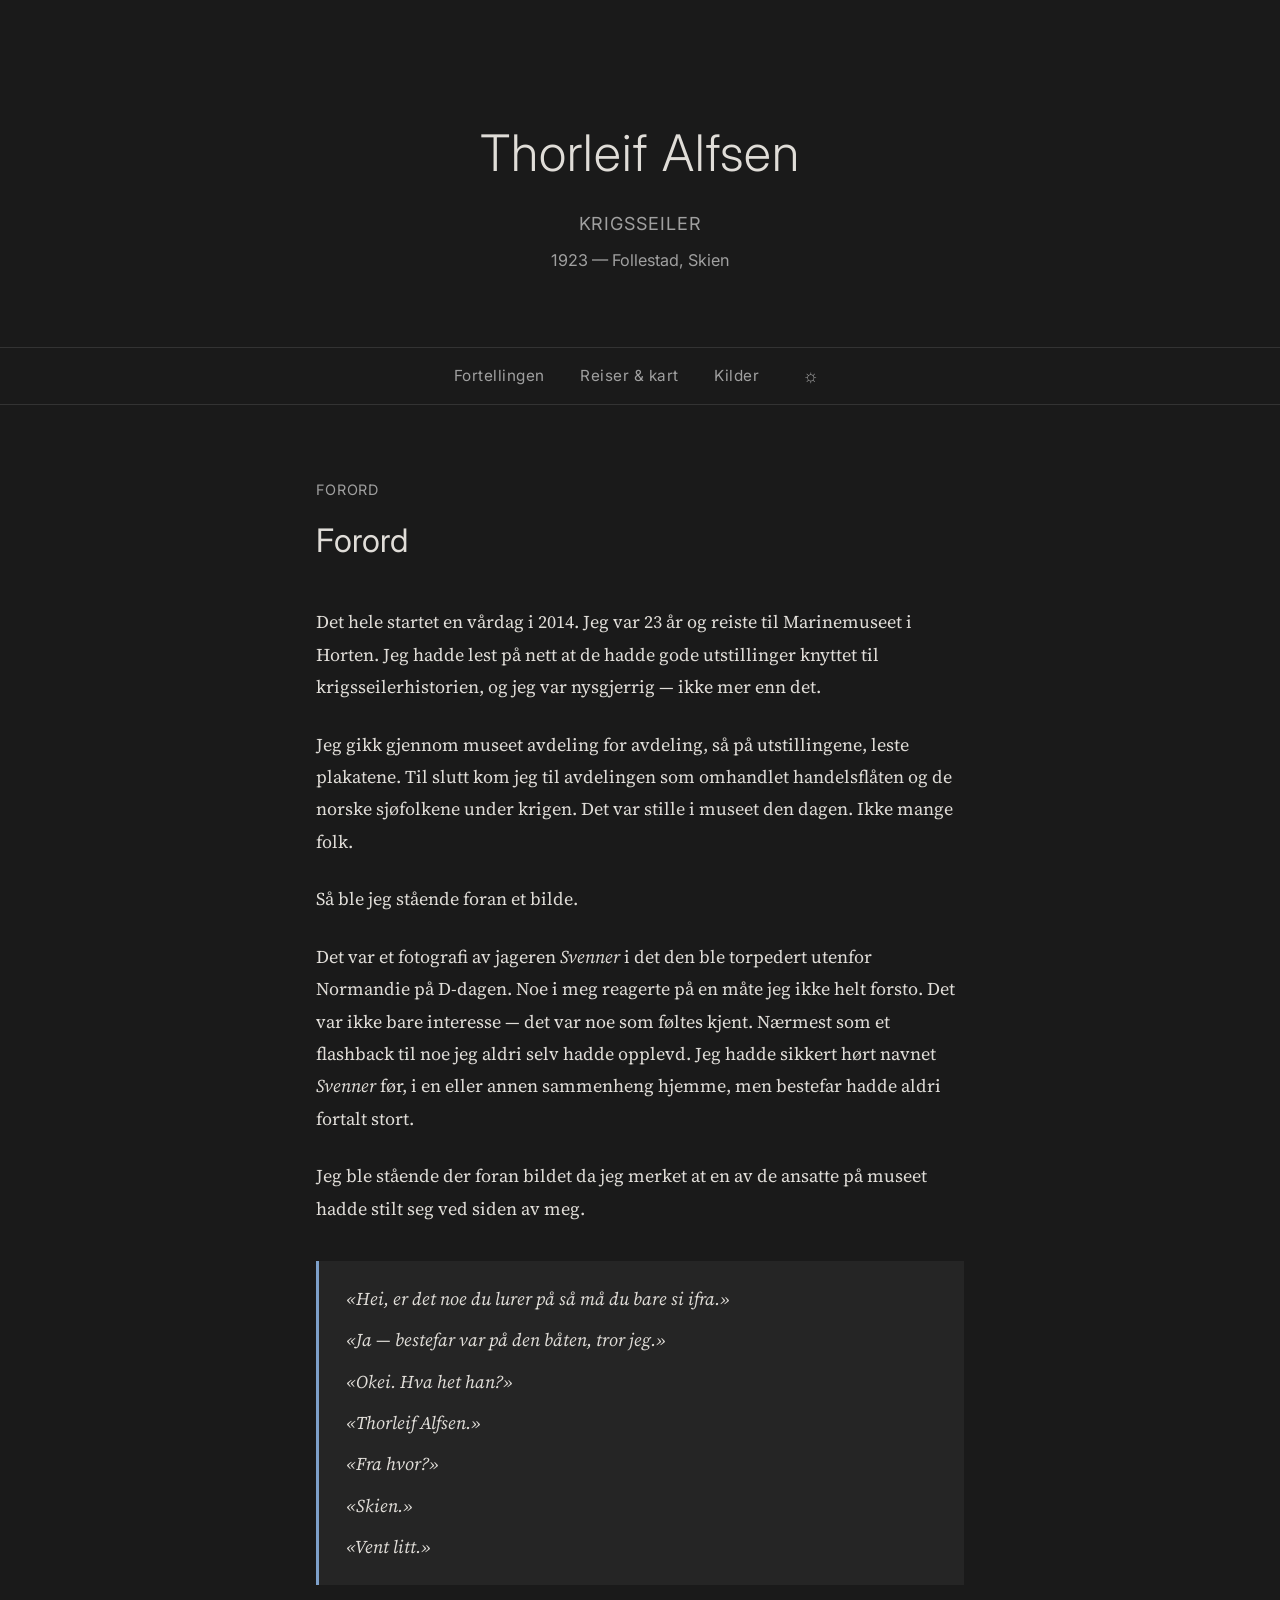
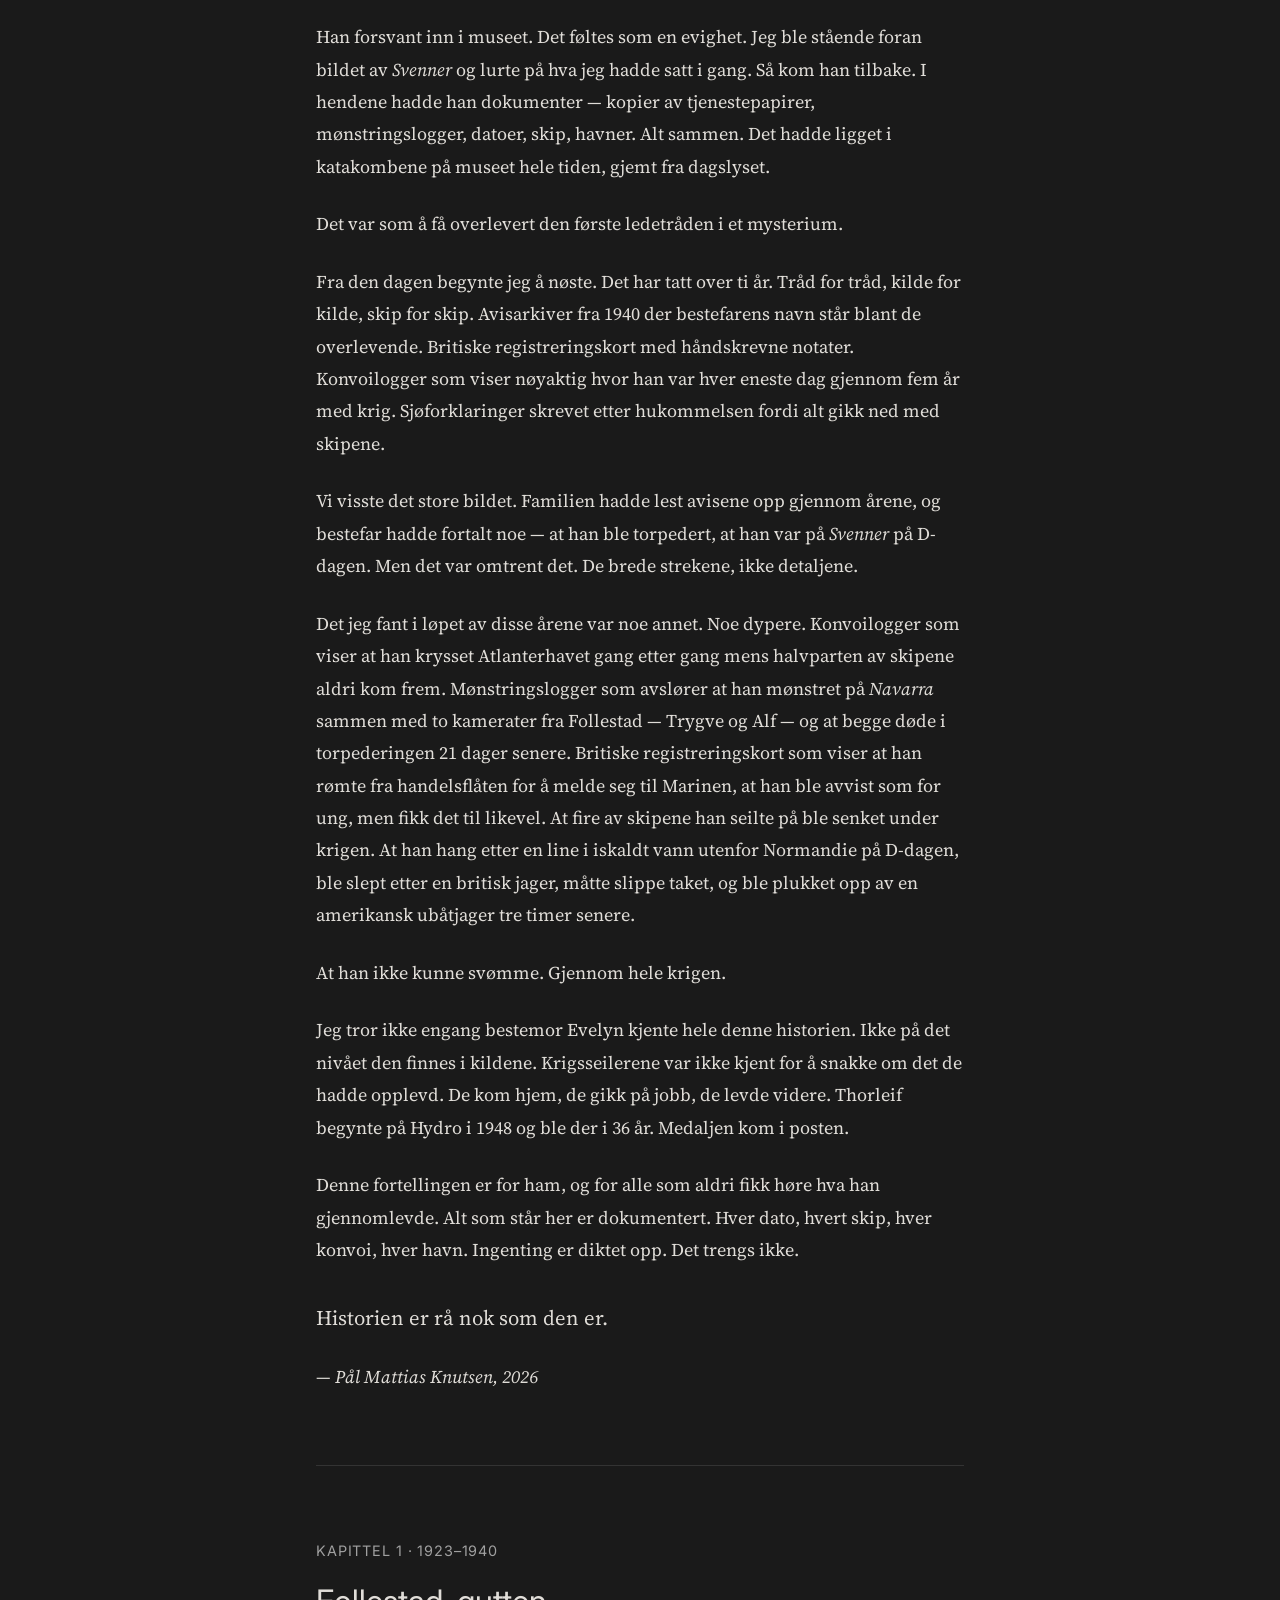
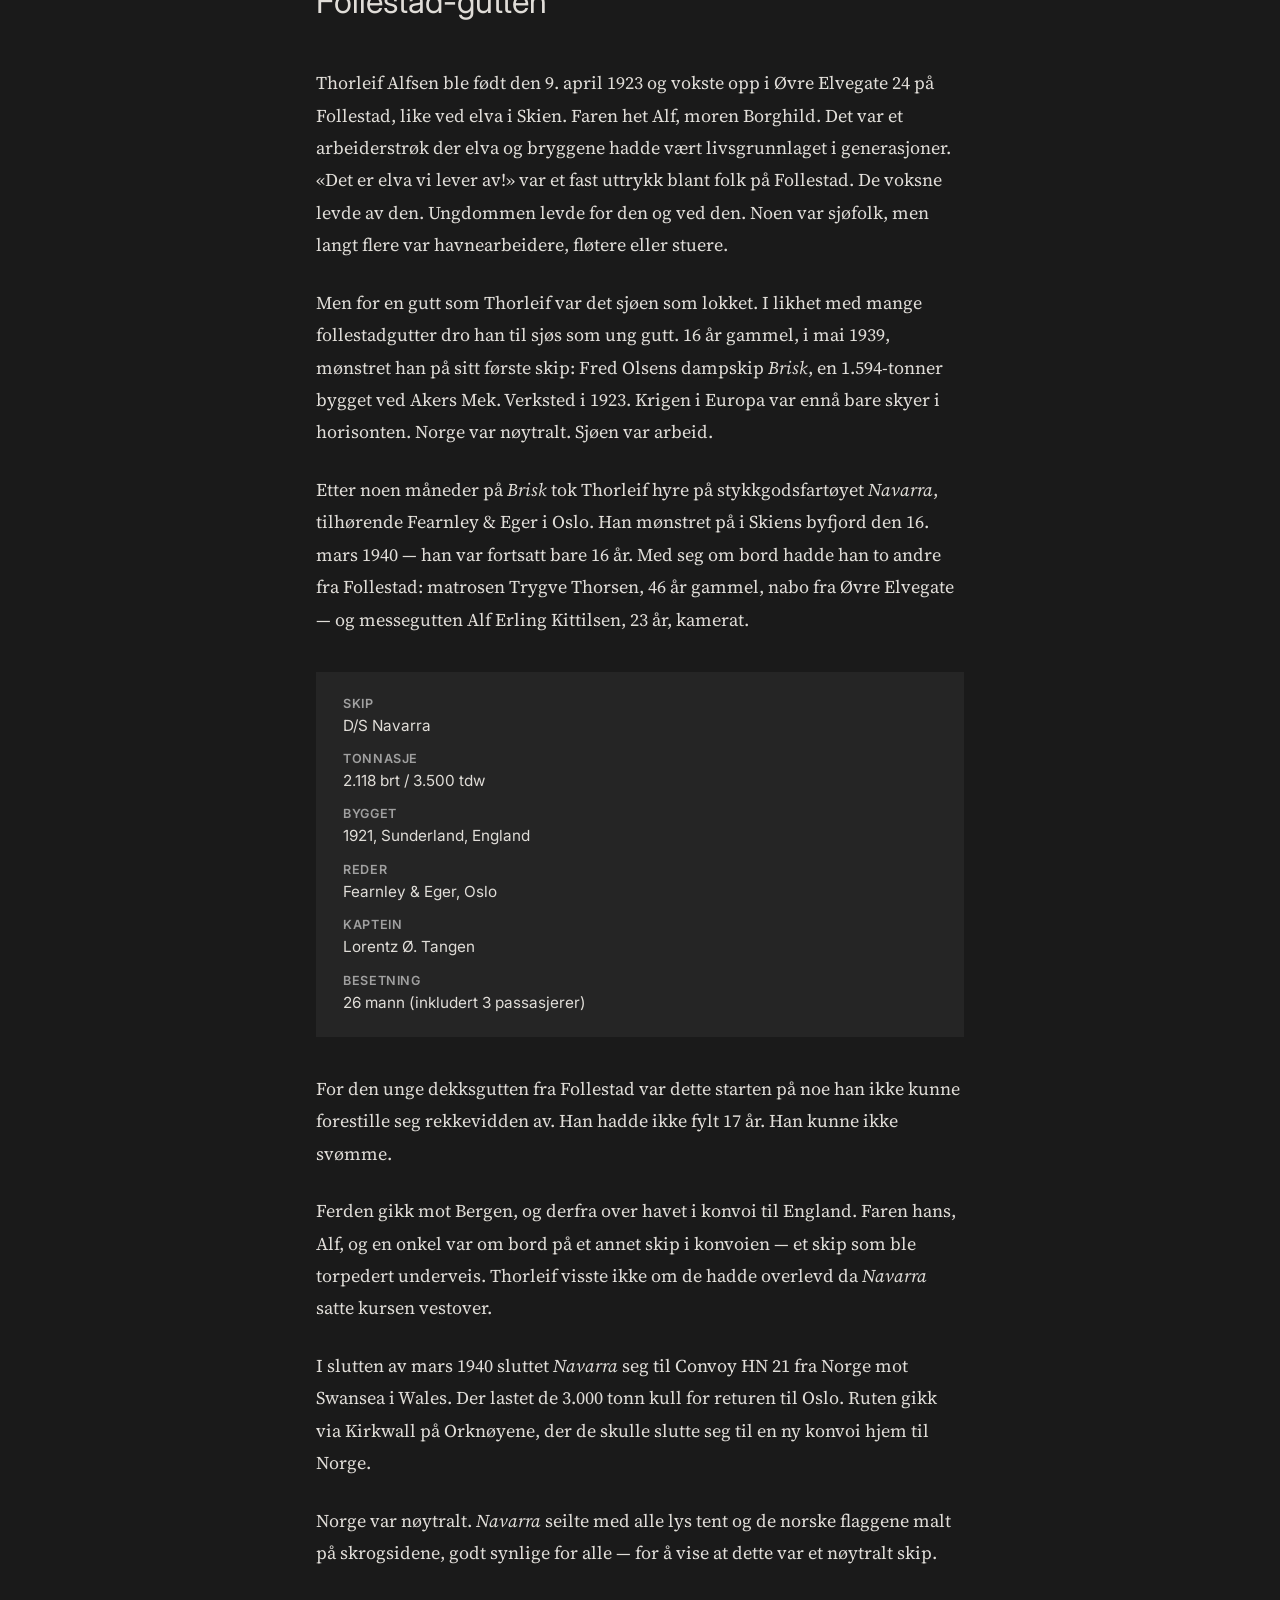
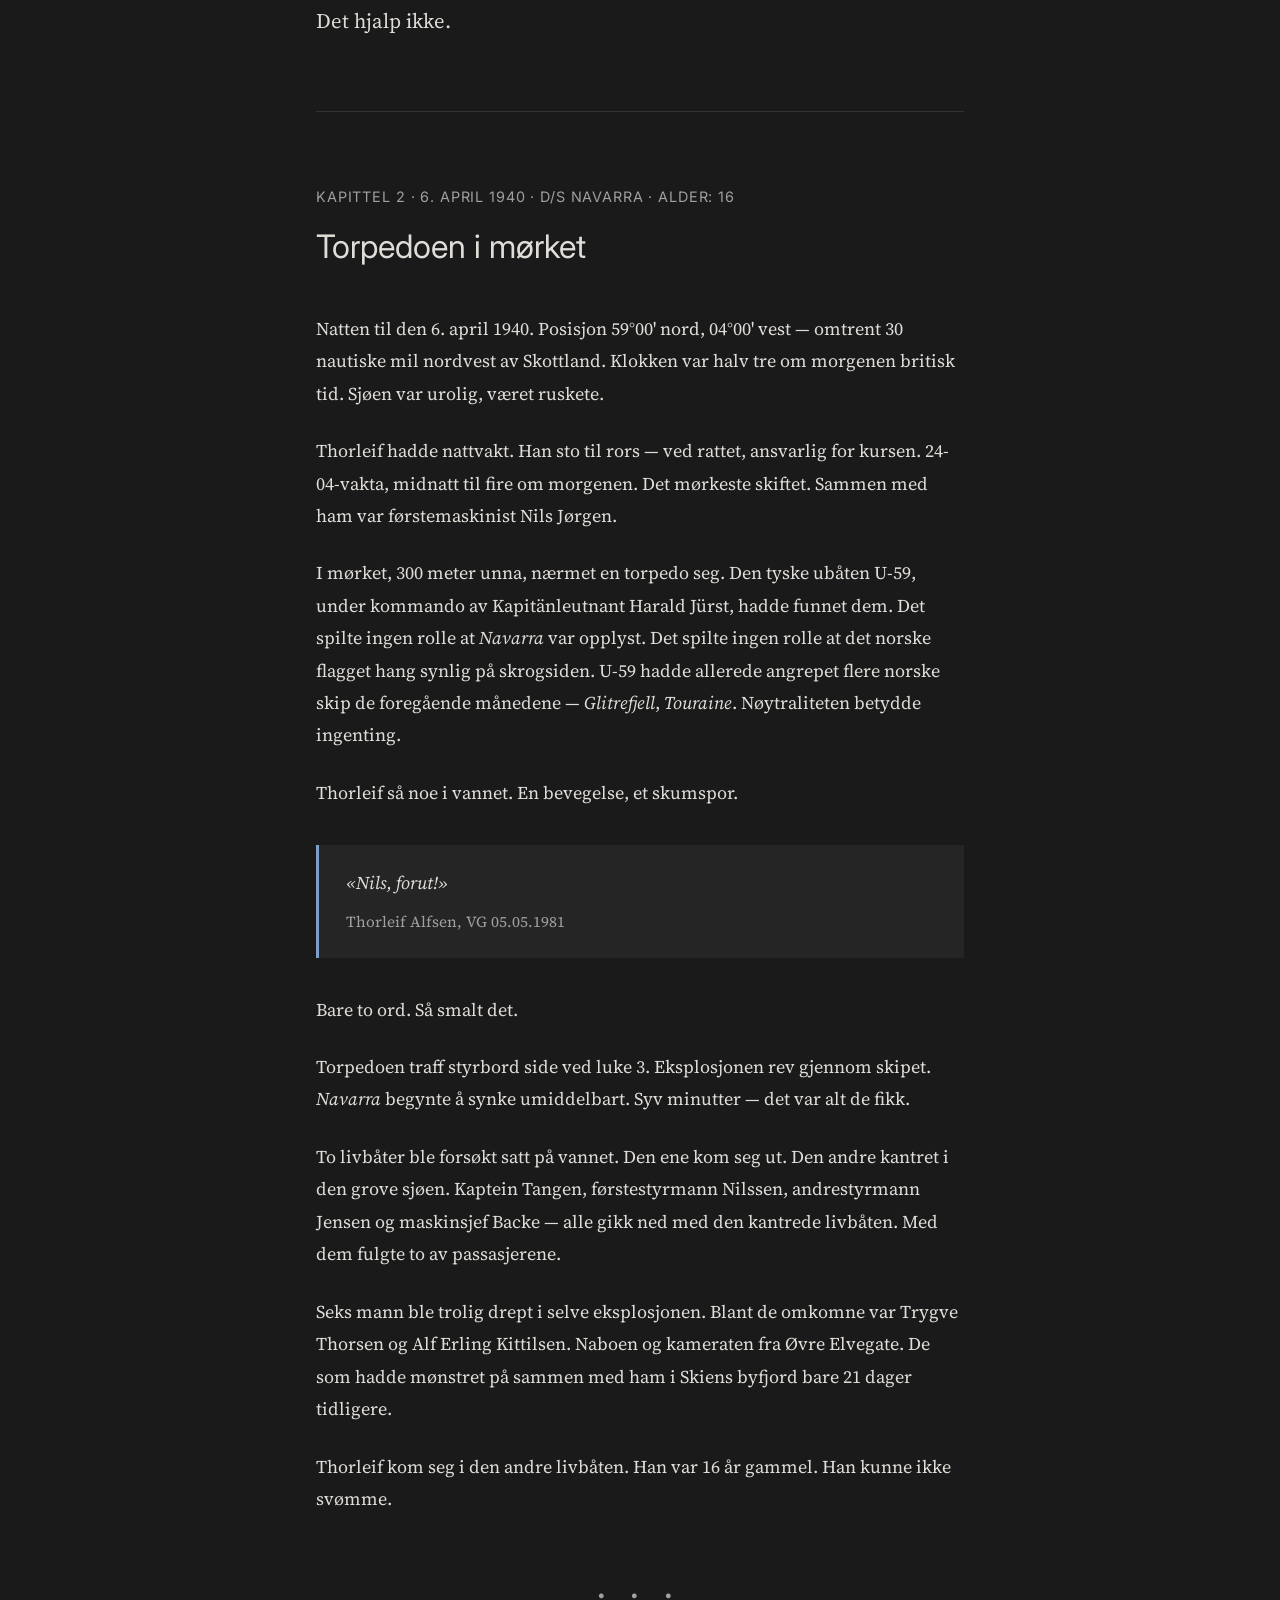
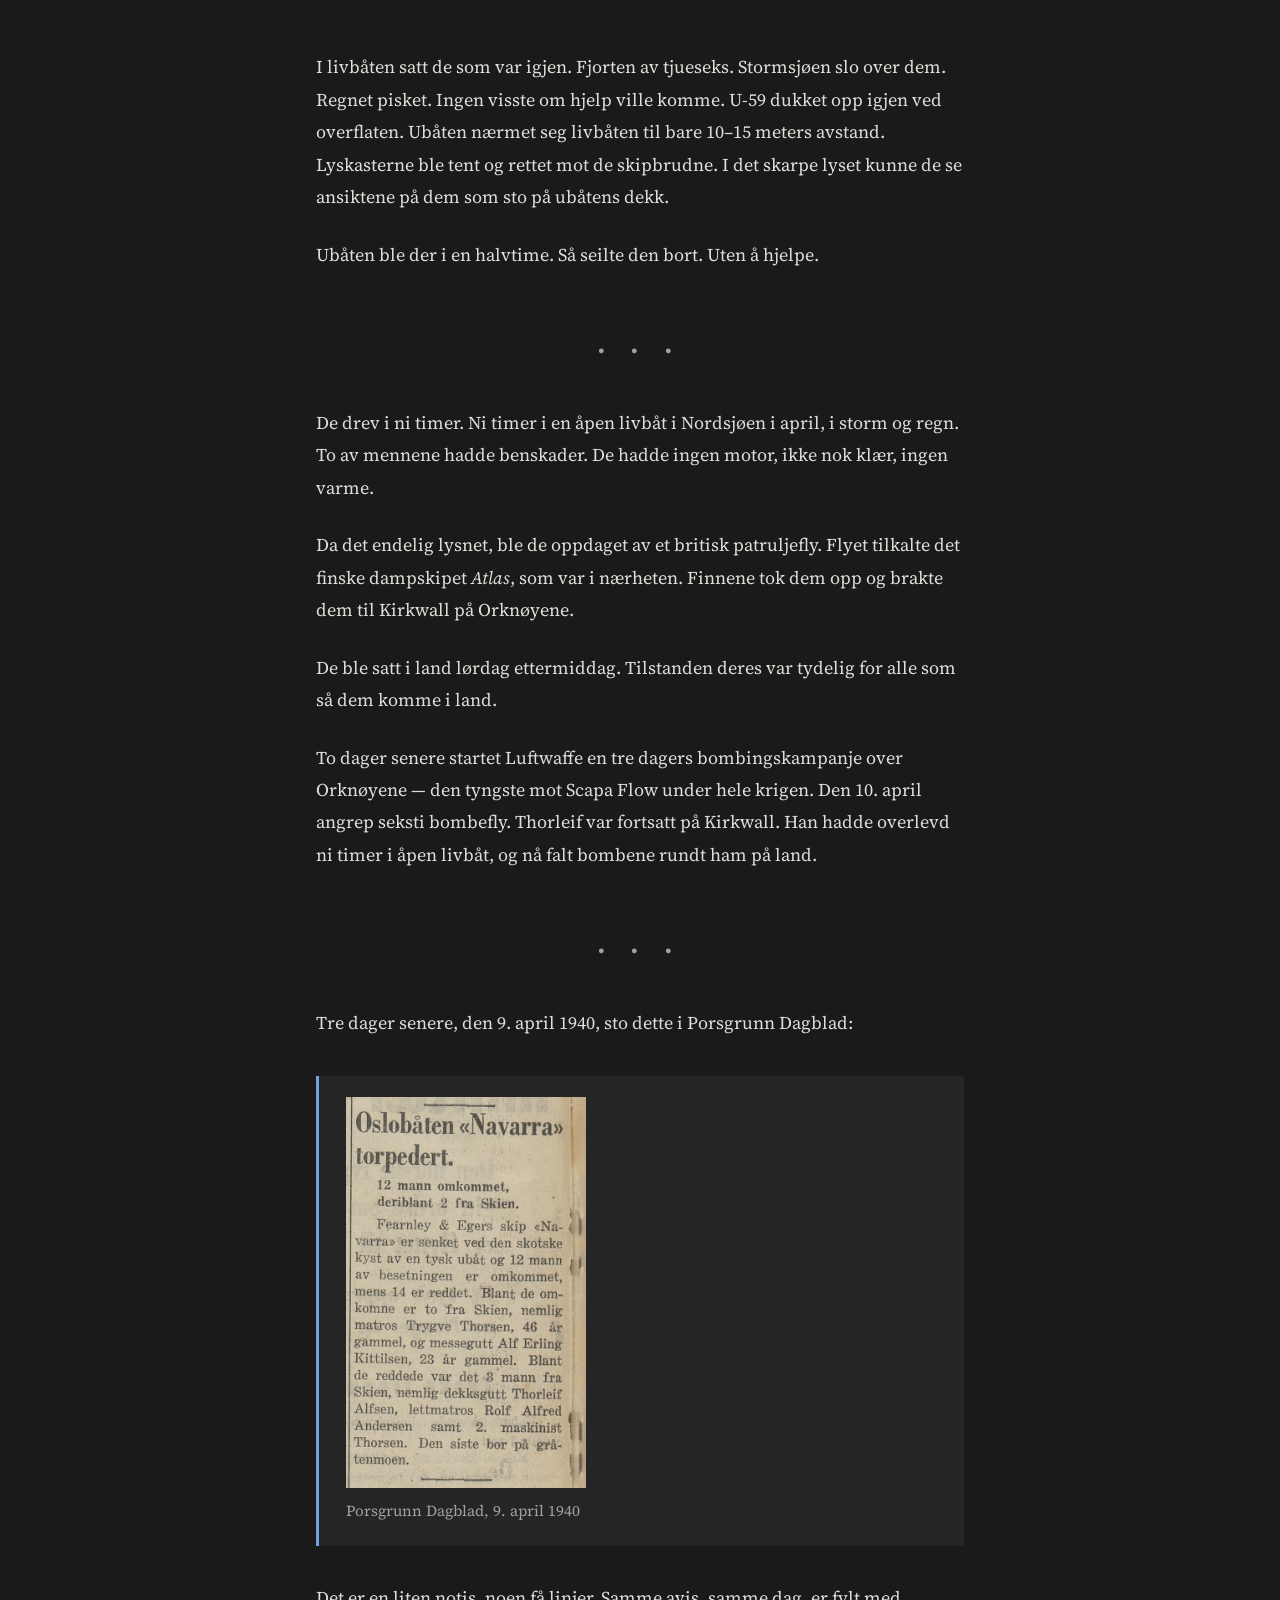
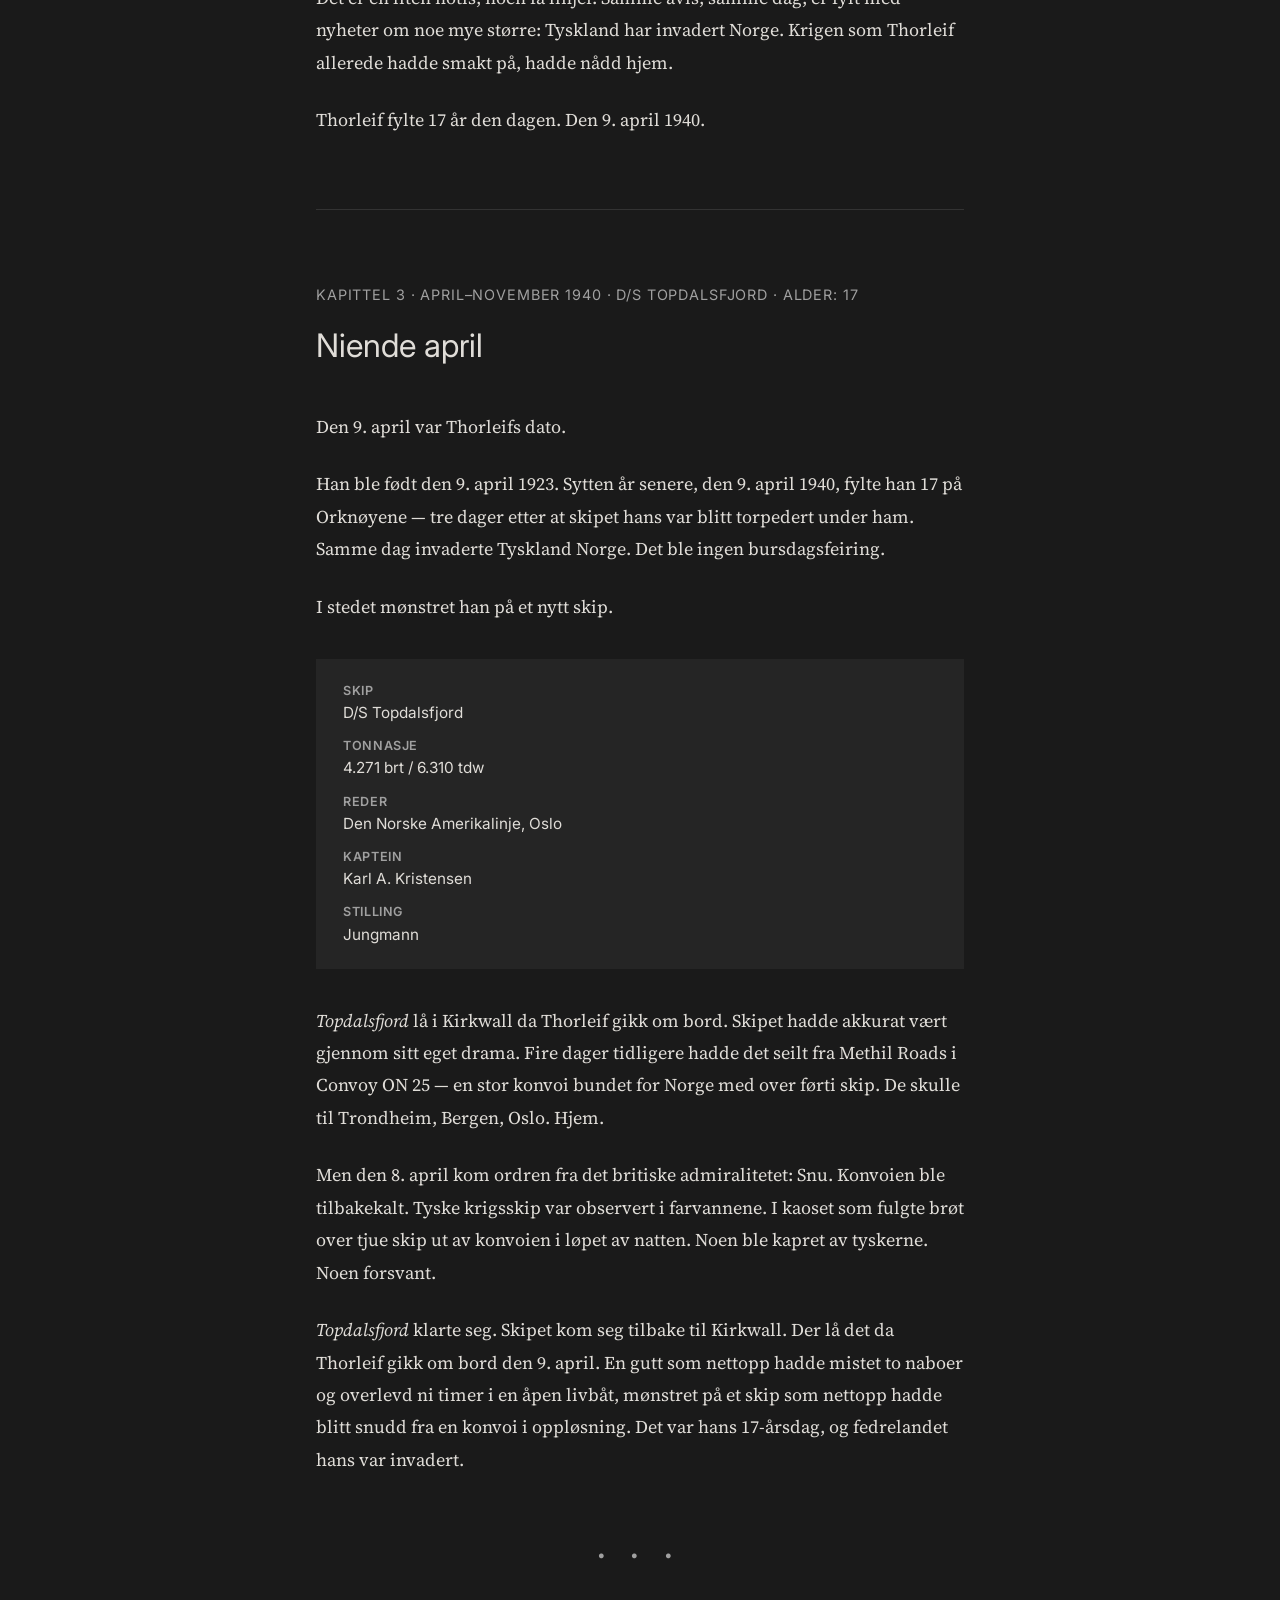
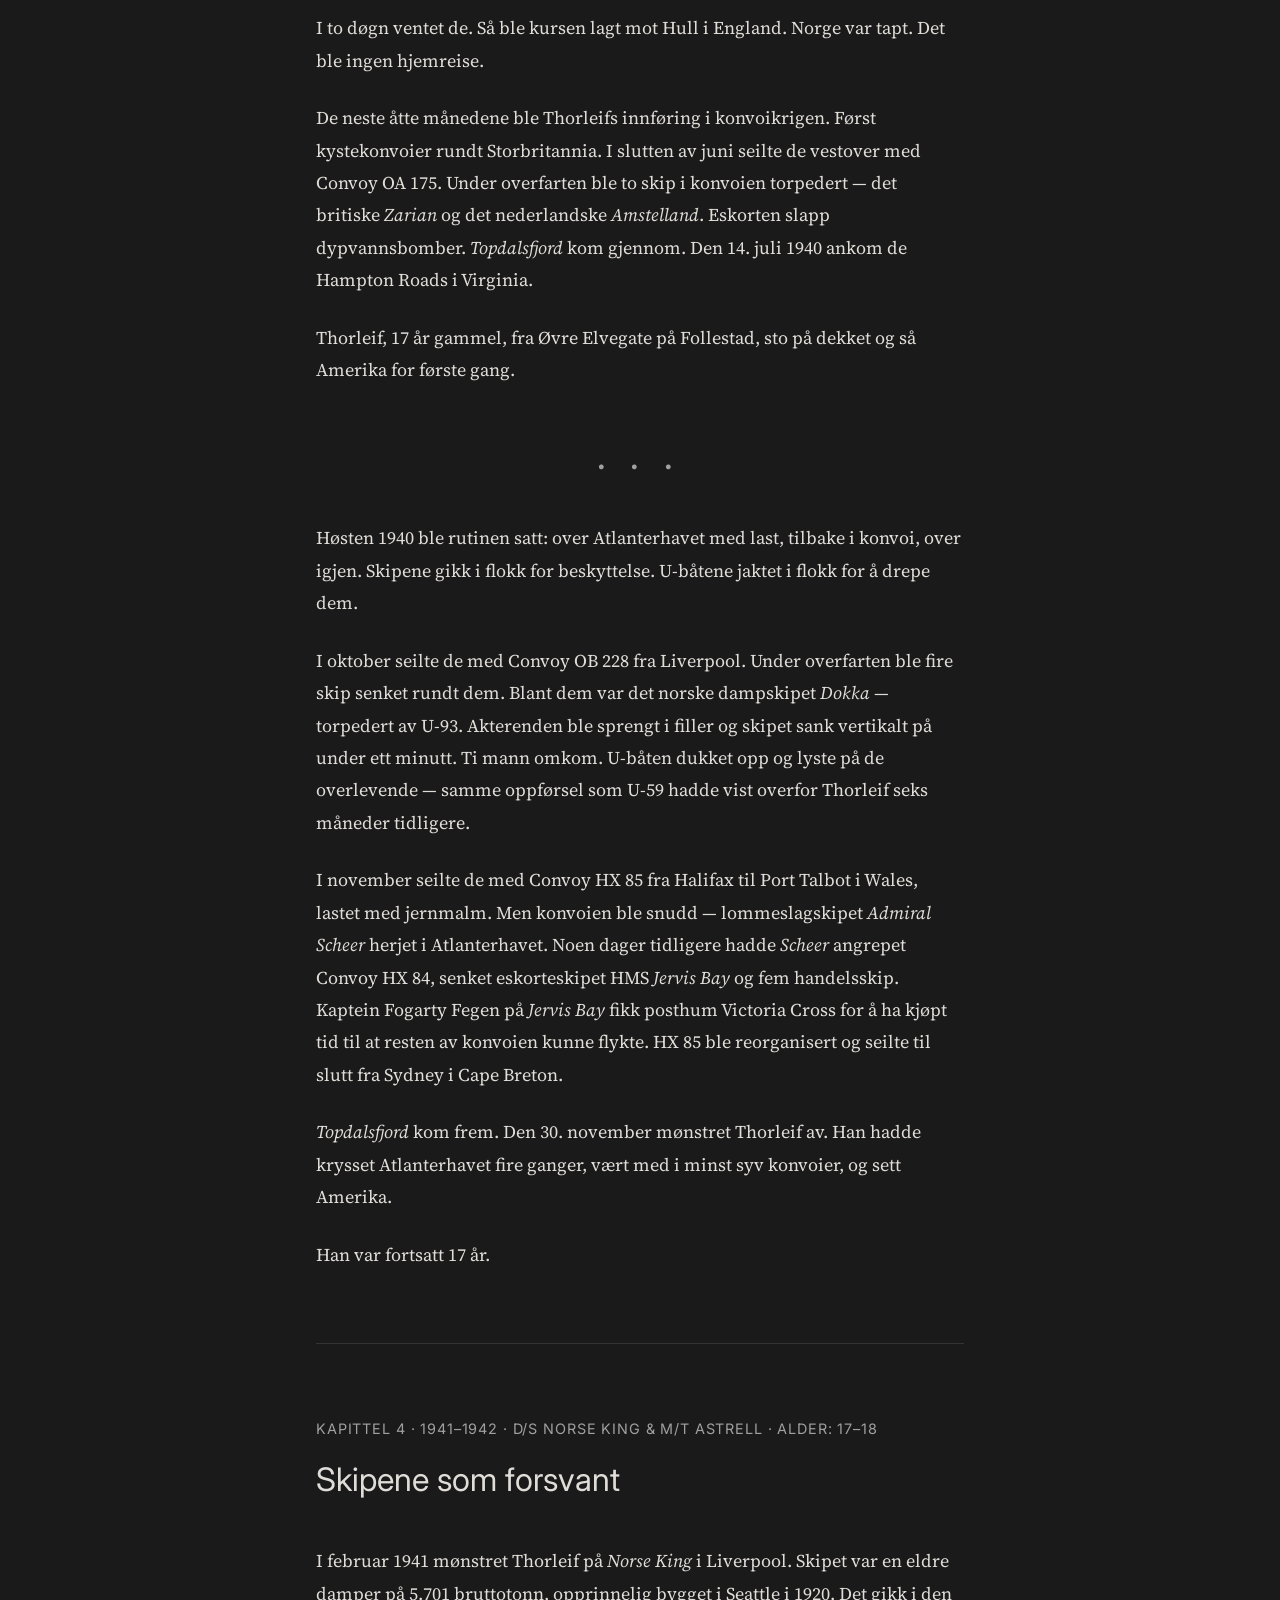
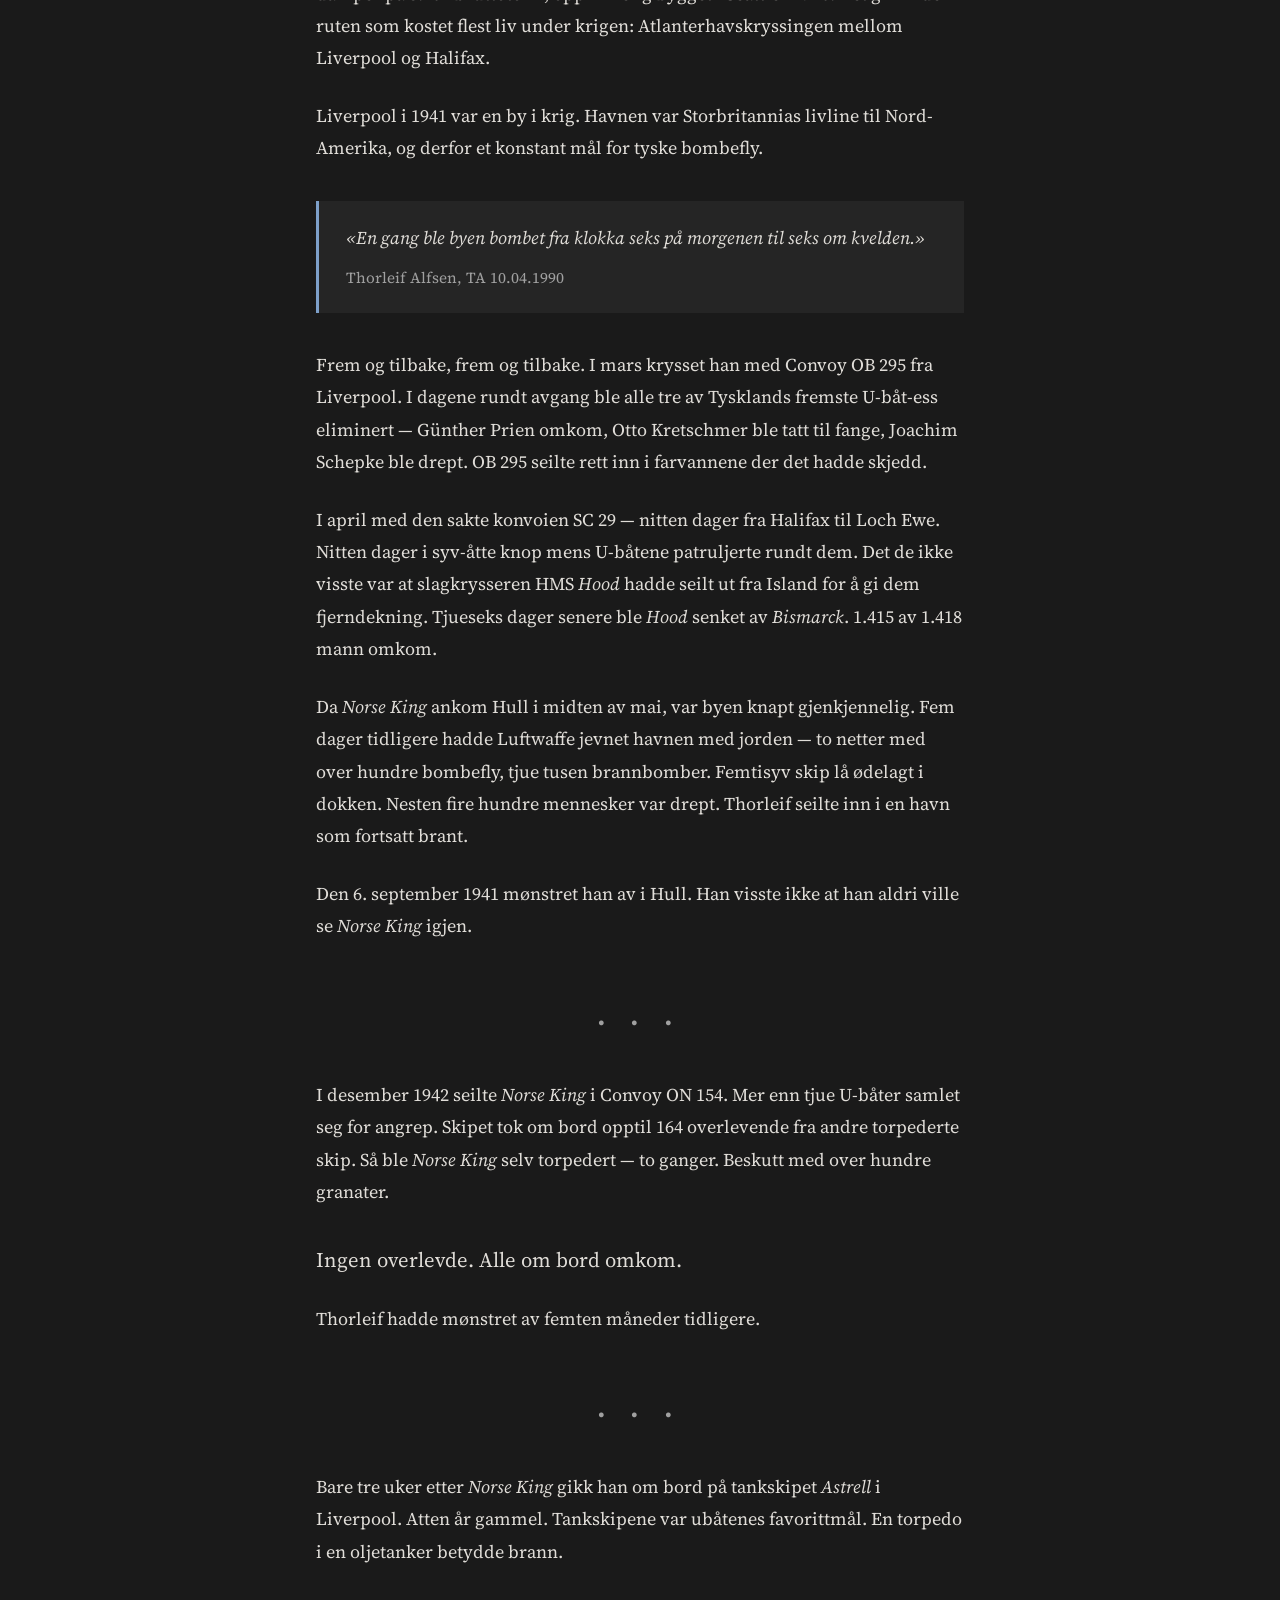
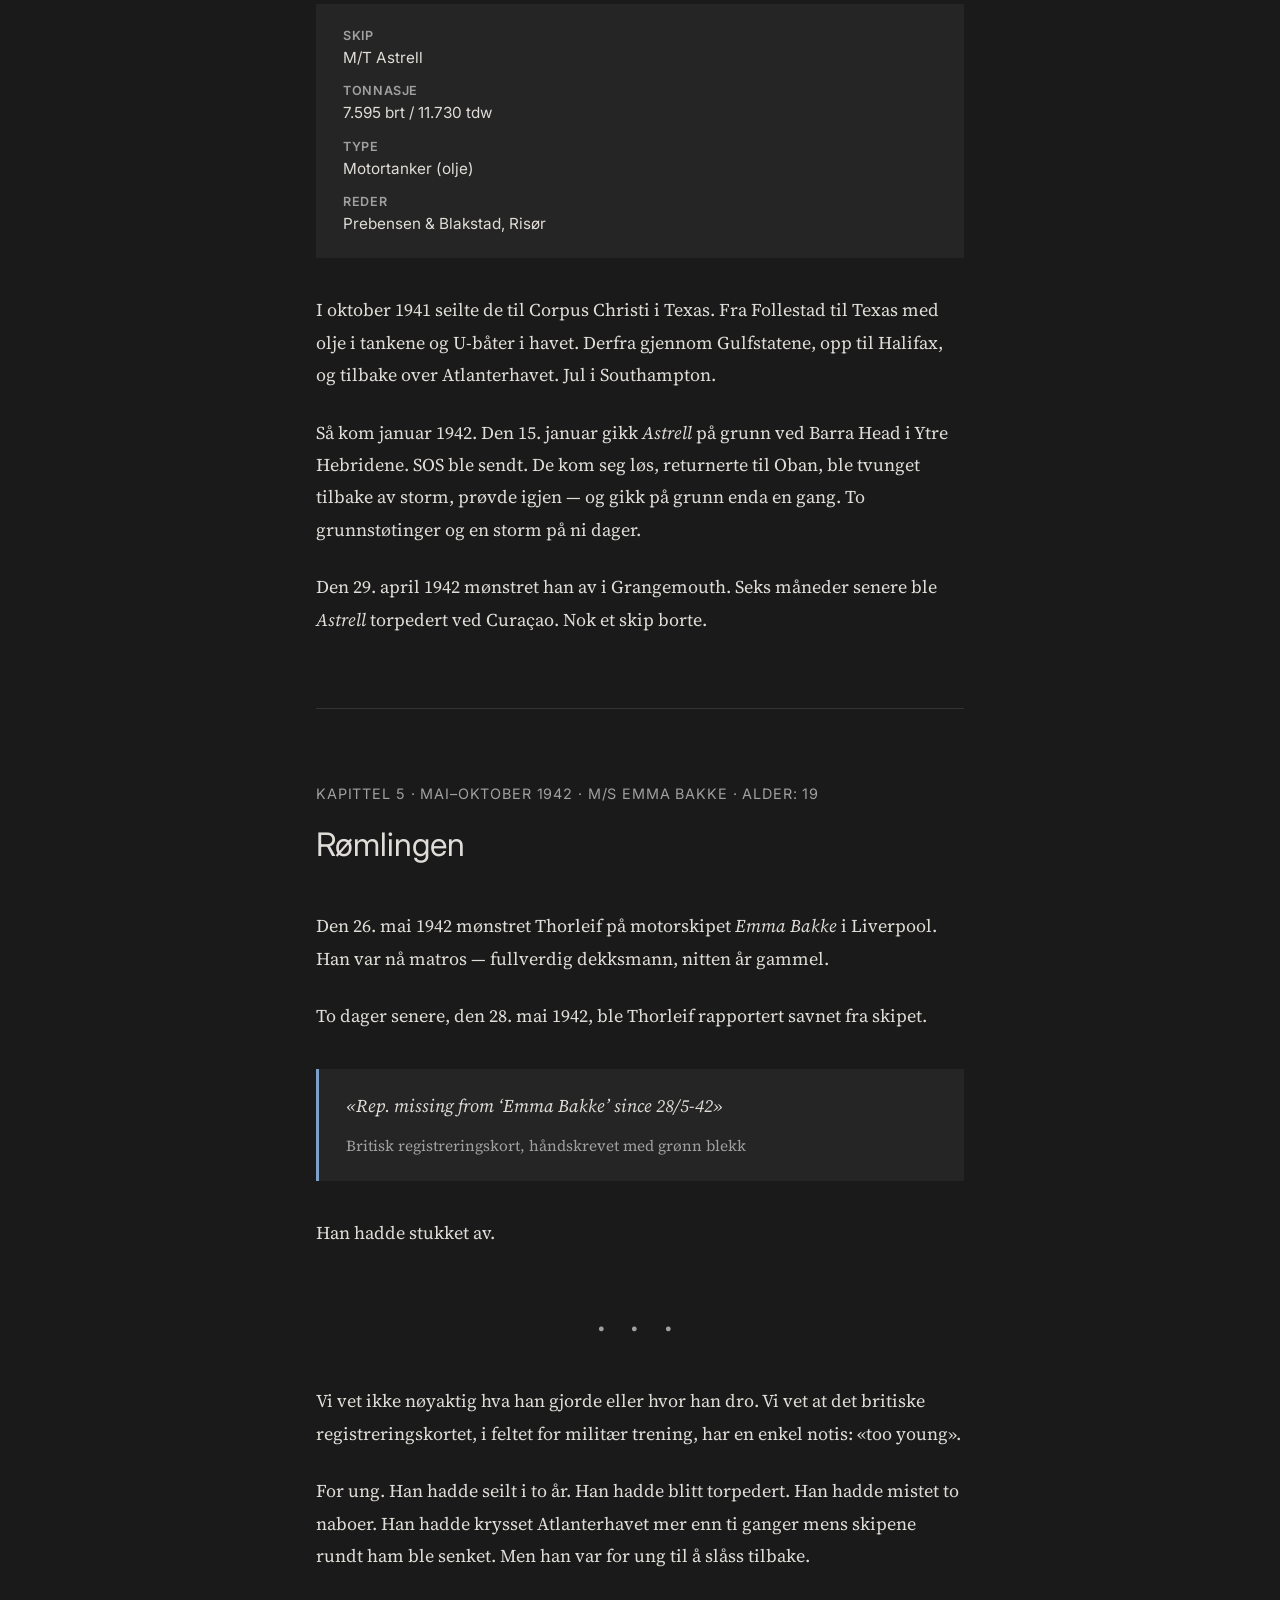
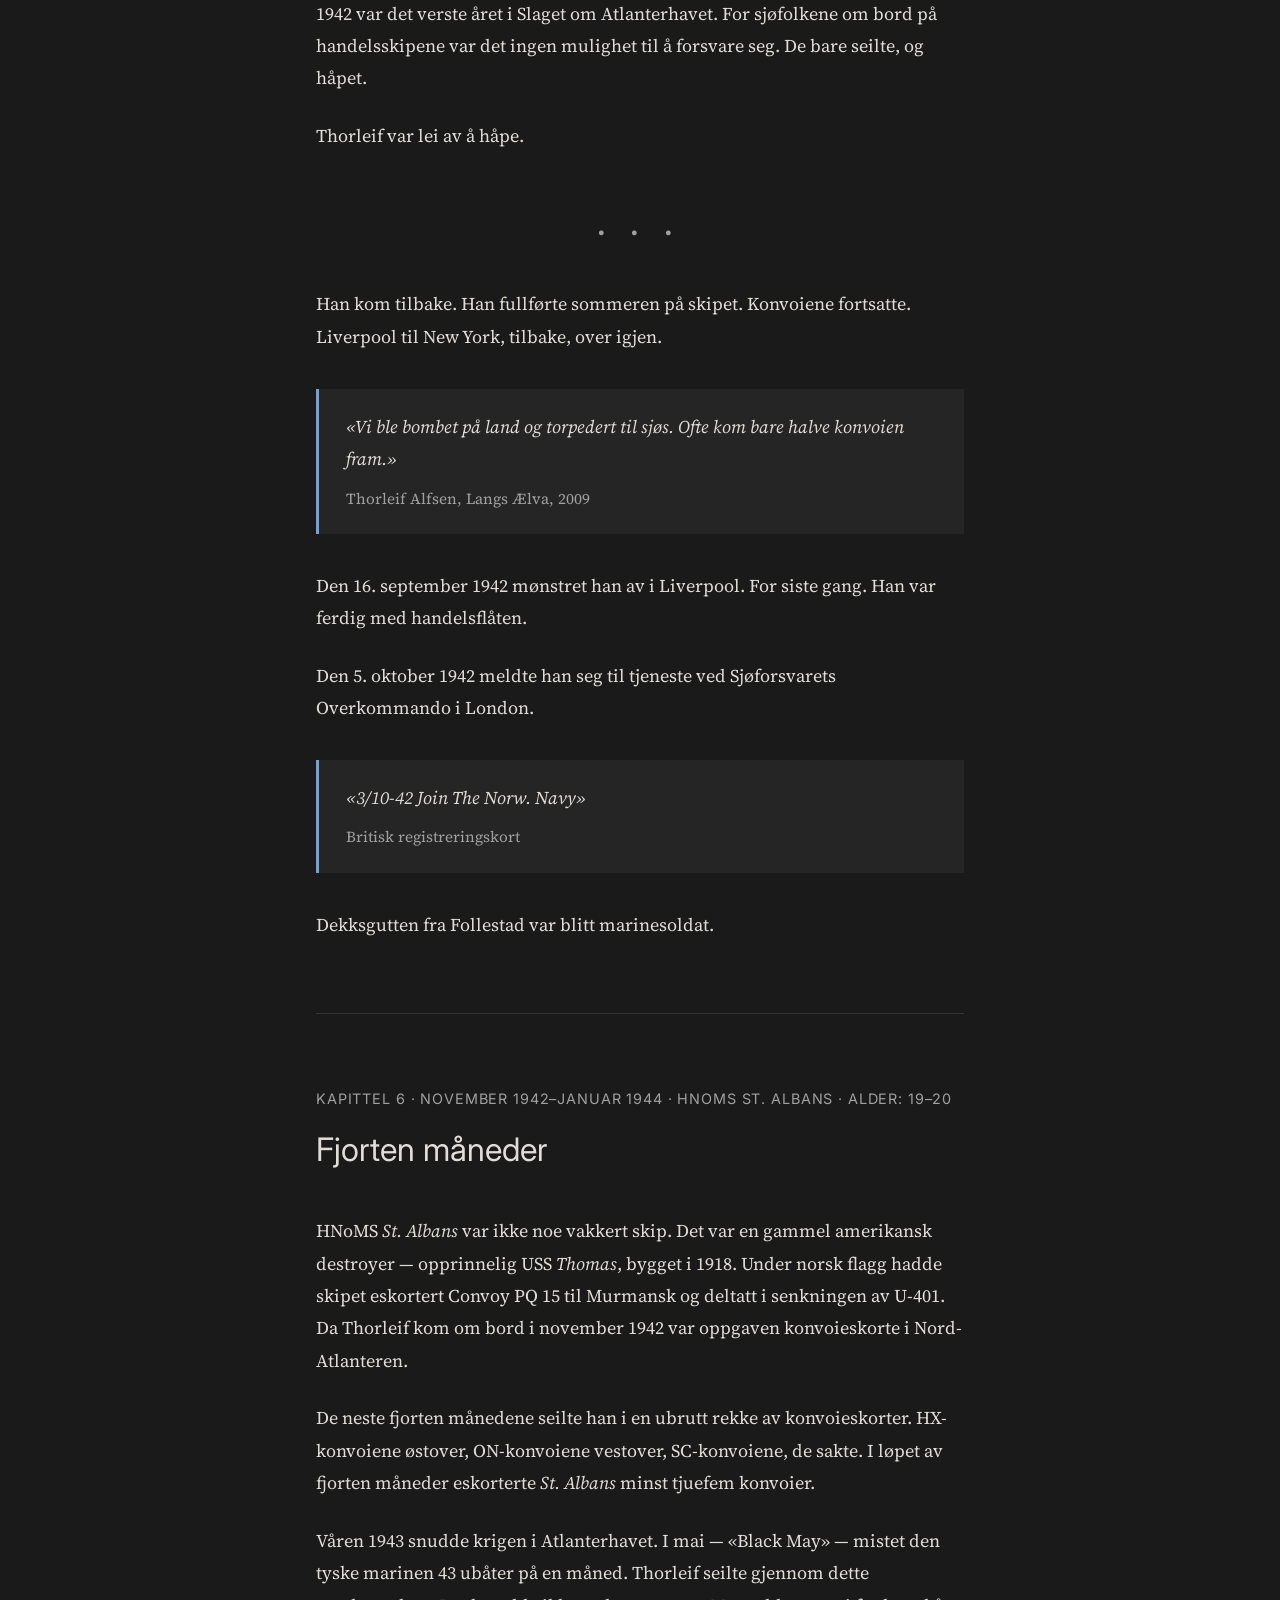
==== commit a7bb4bef: "Avisutklipp ned til 240px Co-Authored-By: Claude Opus 4.6 (1M context) <noreply@anthropic.com>" ====
--- a/index.html
+++ b/index.html
@@ -154,7 +154,7 @@
   <p>Tre dager senere, den 9. april 1940, sto dette i Porsgrunn Dagblad:</p>
 
   <blockquote>
-    <img src="porsgrunn-dagblad-navarra-1940.png" alt="Avisutklipp fra Porsgrunn Dagblad 9. april 1940 om torpederingen av D/S Navarra" style="max-width: 320px; width: 100%; display: block;">
+    <img src="porsgrunn-dagblad-navarra-1940.png" alt="Avisutklipp fra Porsgrunn Dagblad 9. april 1940 om torpederingen av D/S Navarra" style="max-width: 240px; width: 100%; display: block;">
     <cite>Porsgrunn Dagblad, 9. april 1940</cite>
   </blockquote>
 
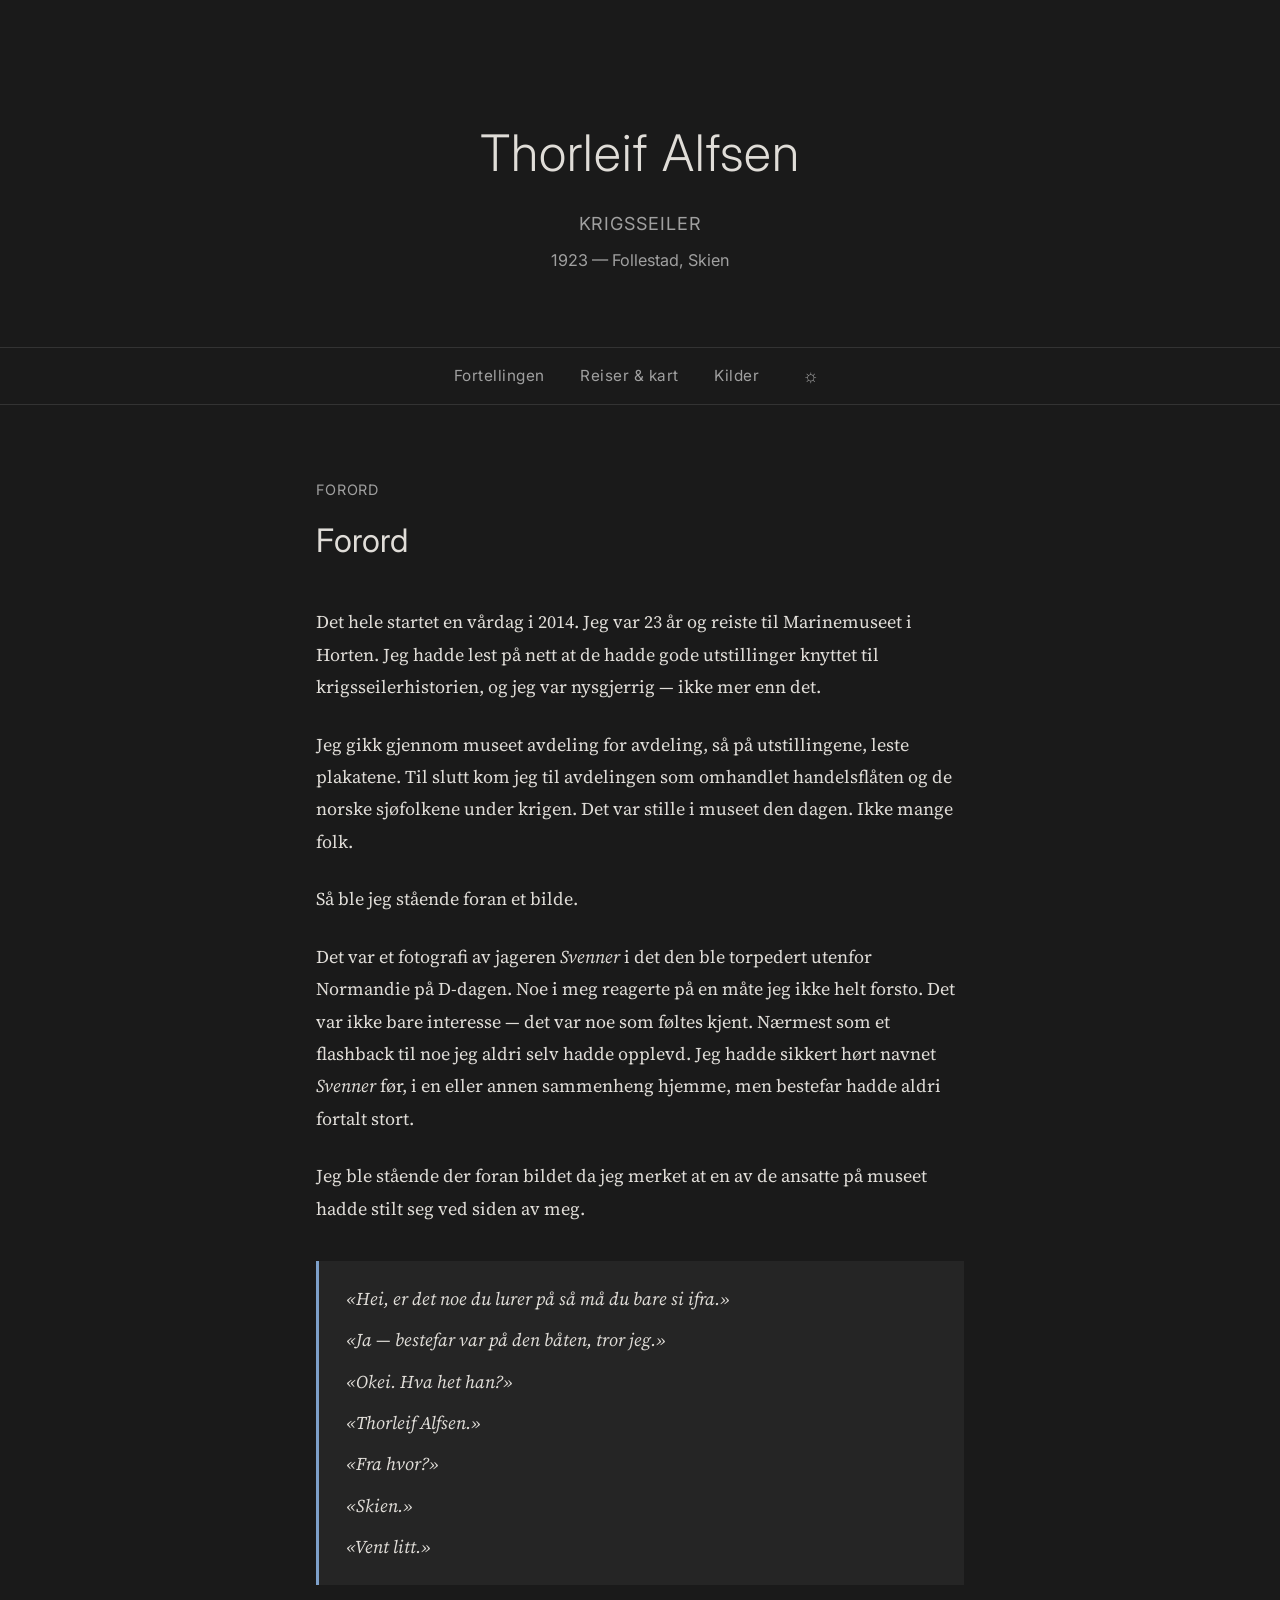
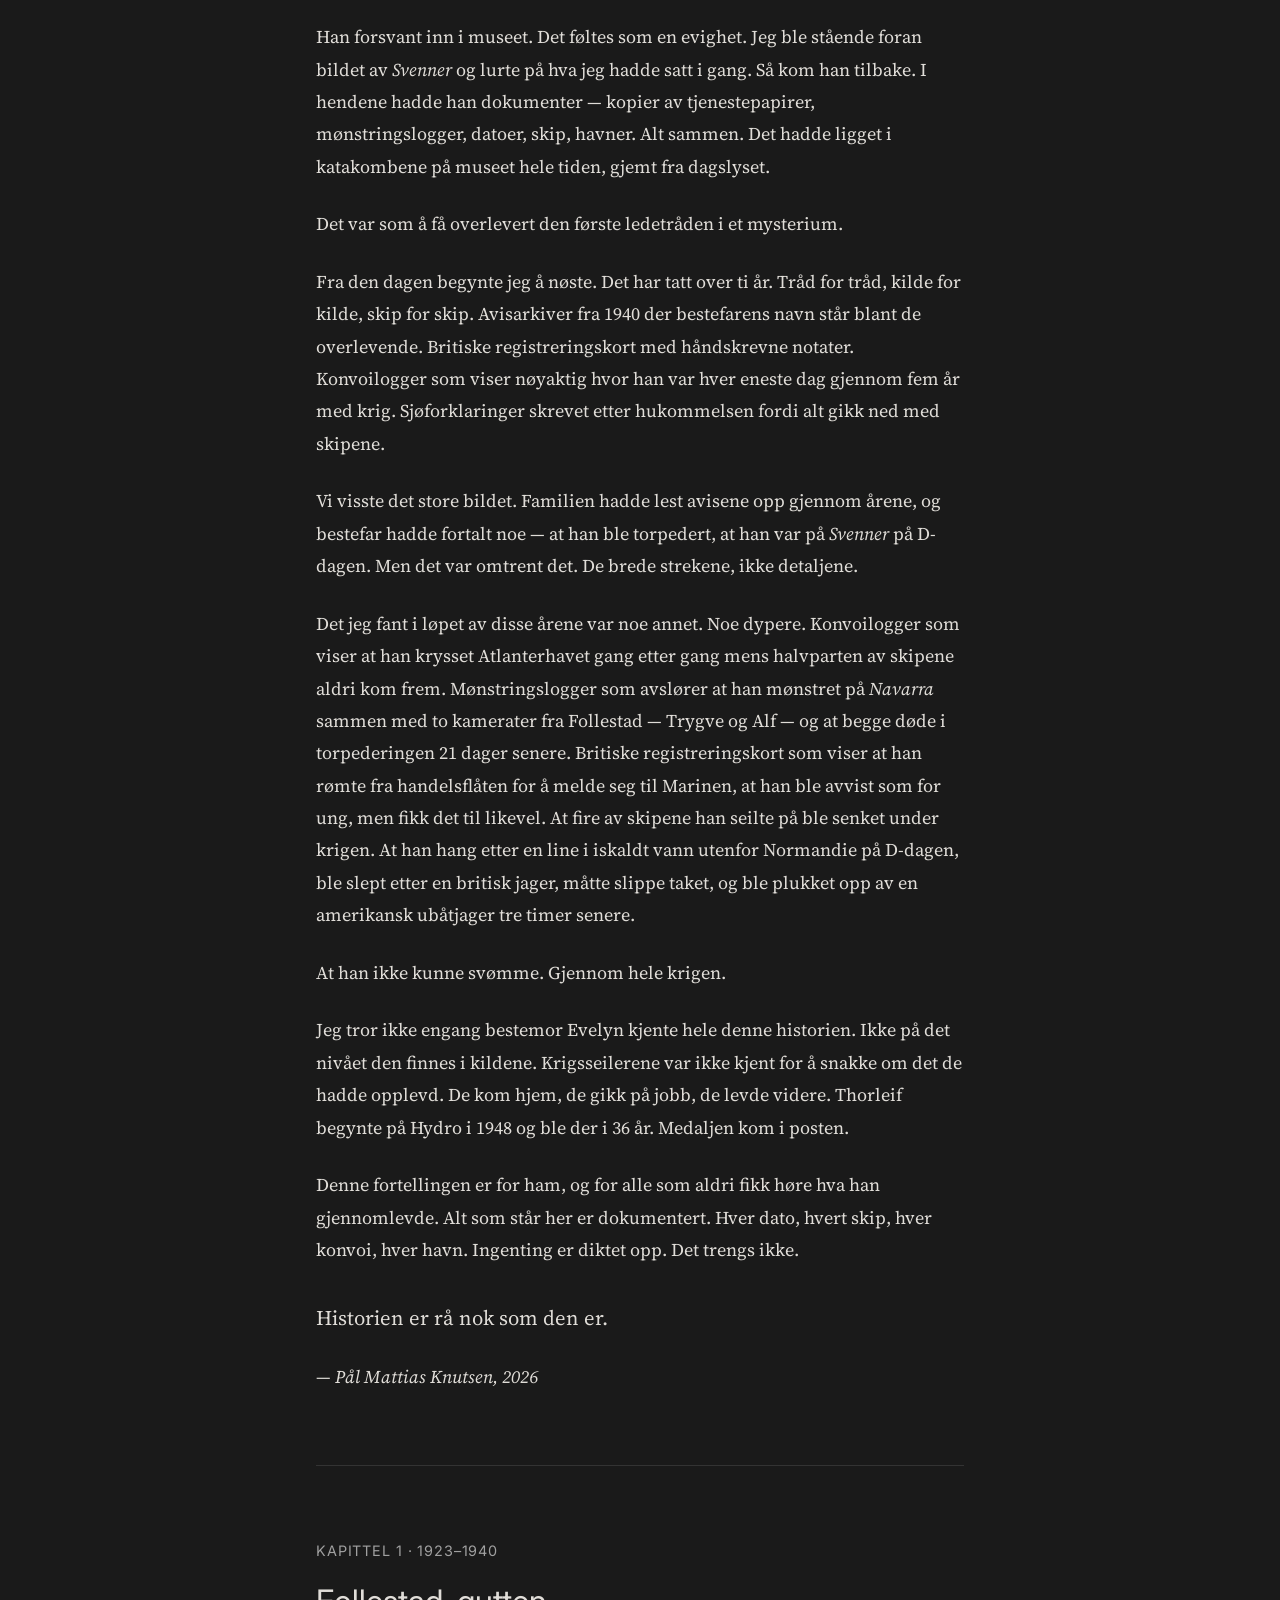
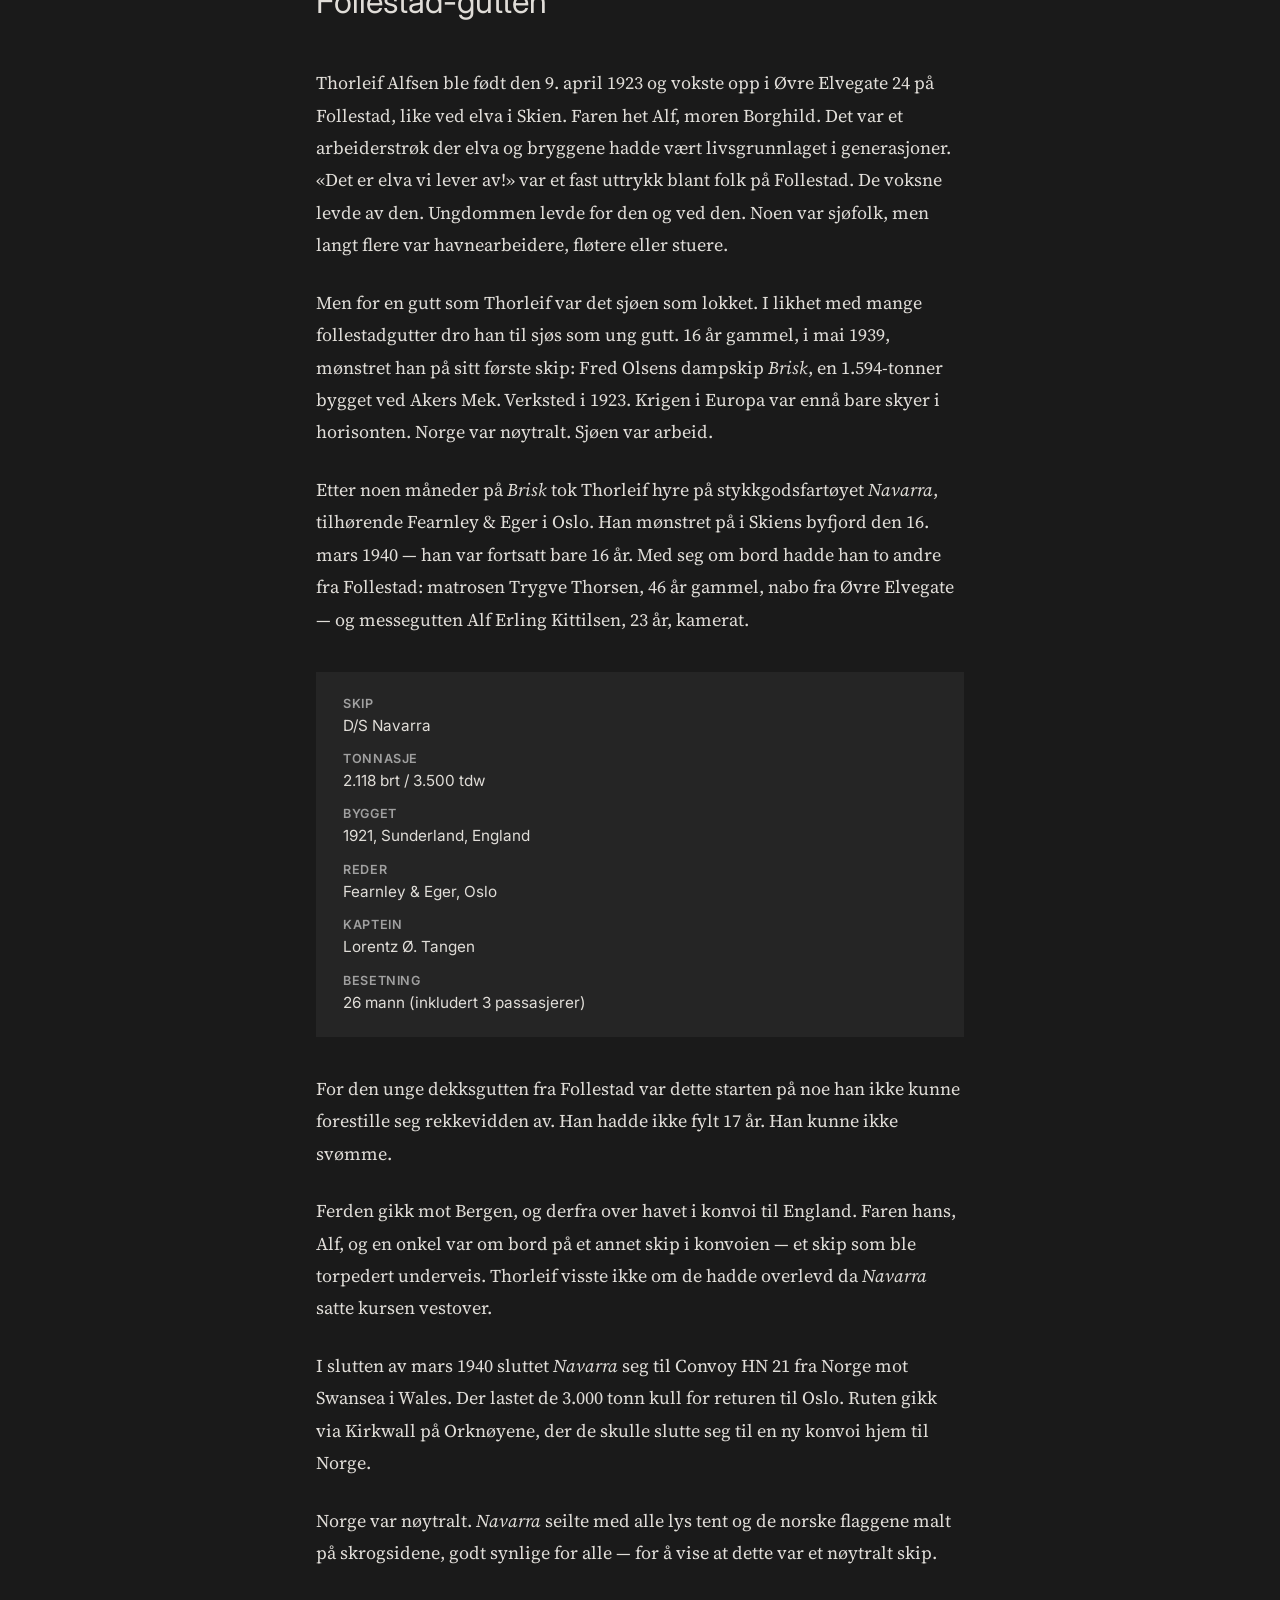
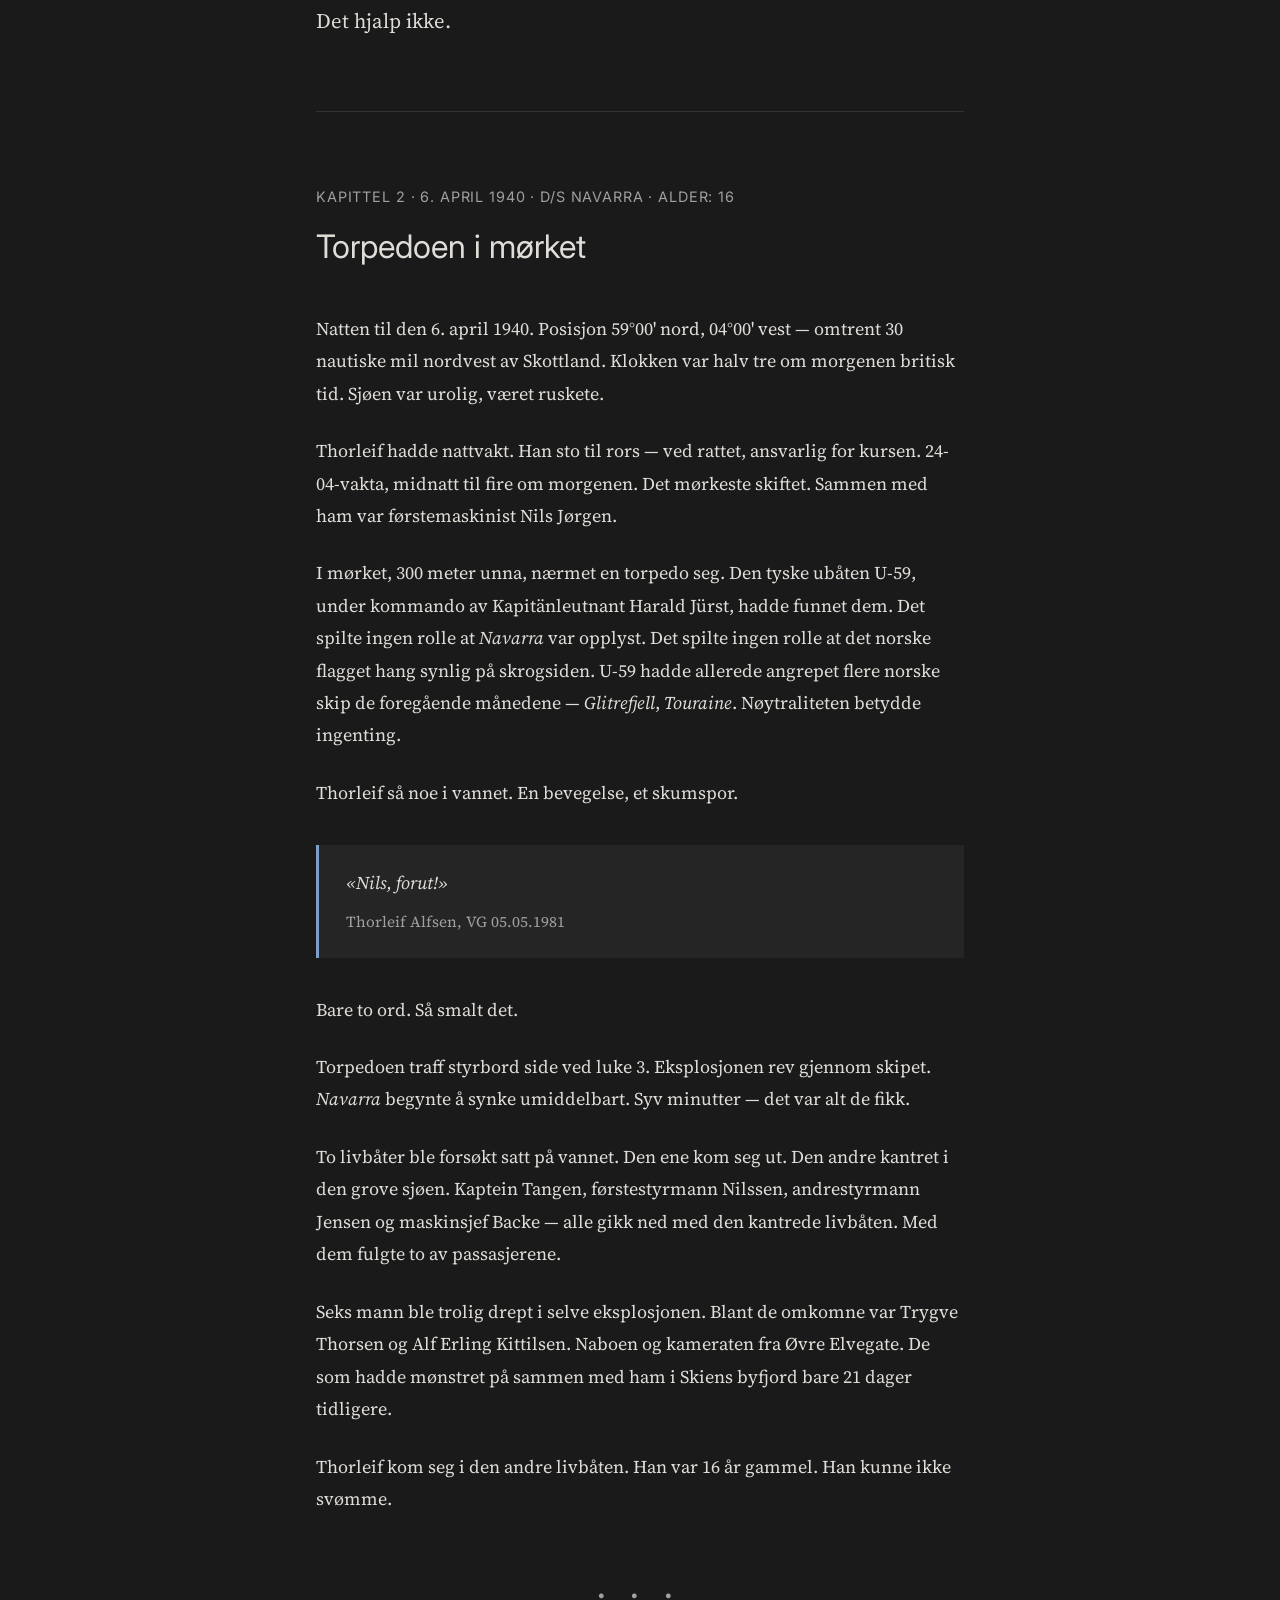
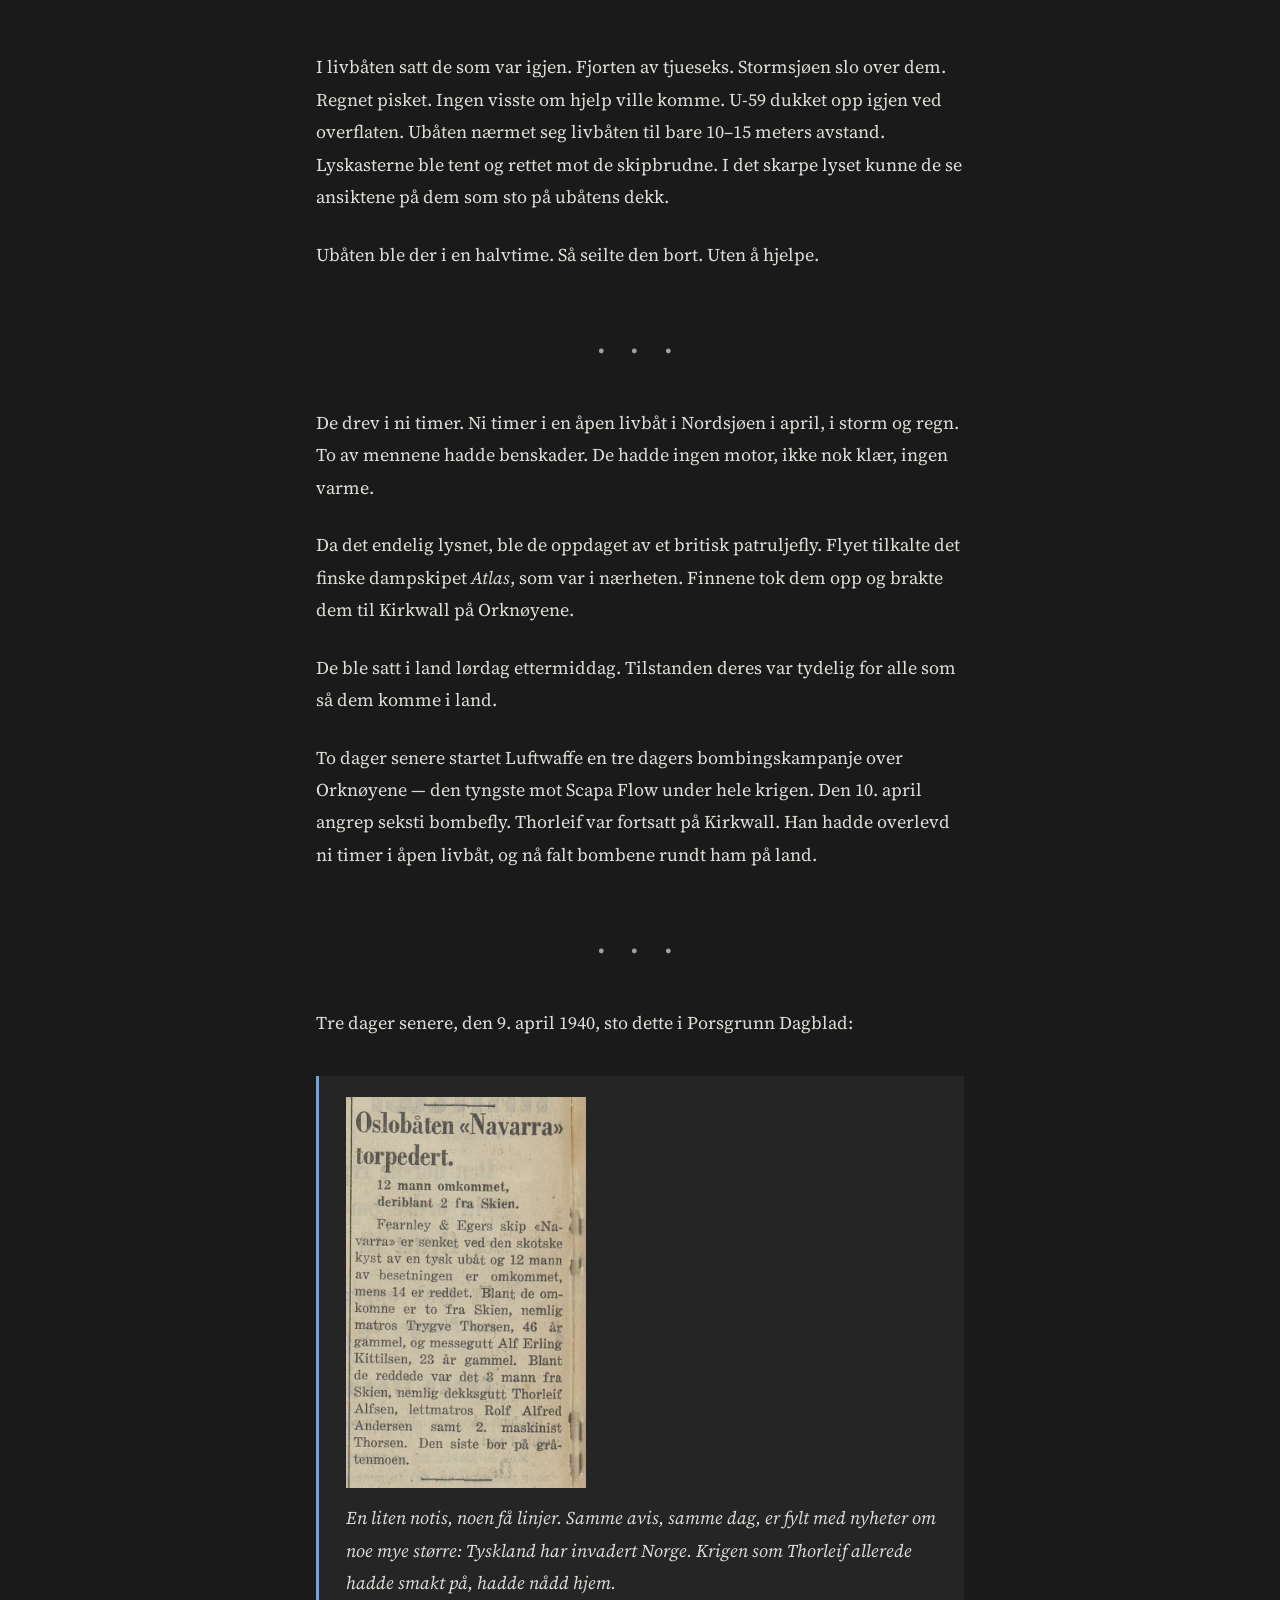
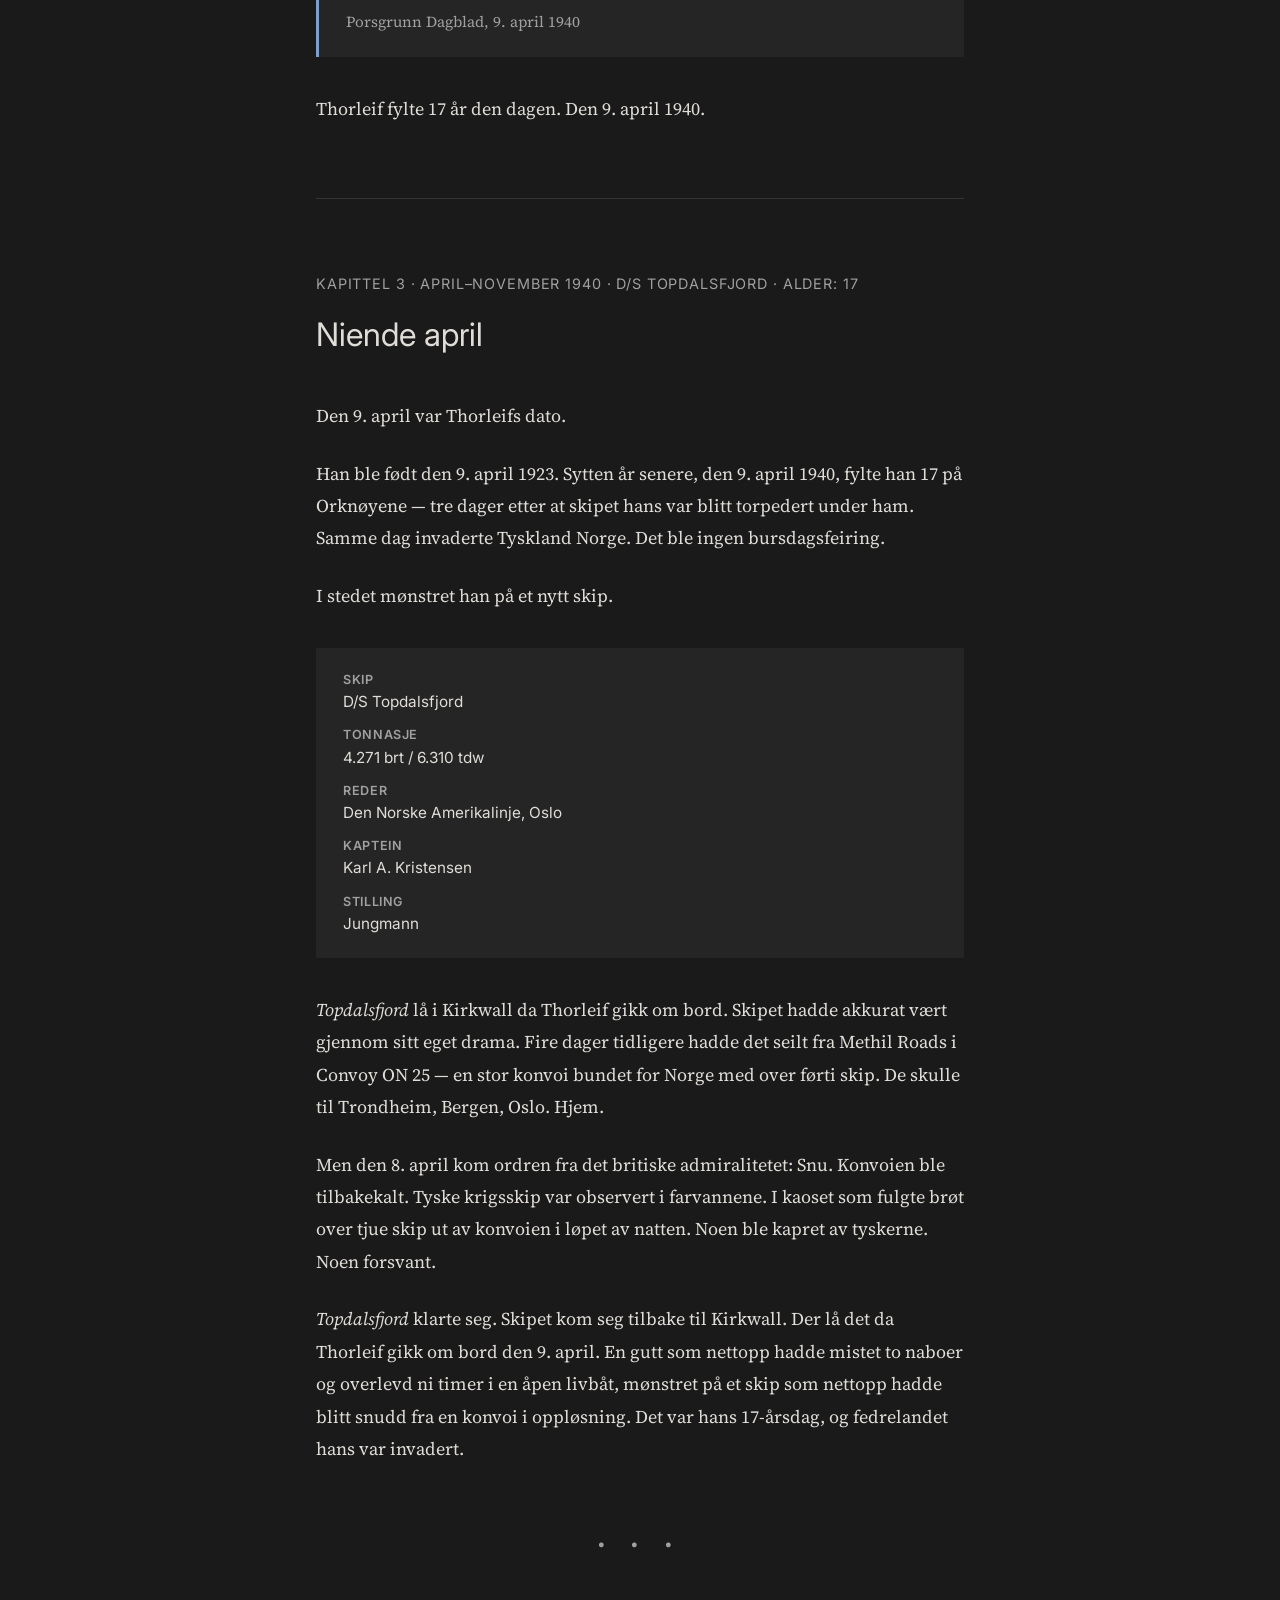
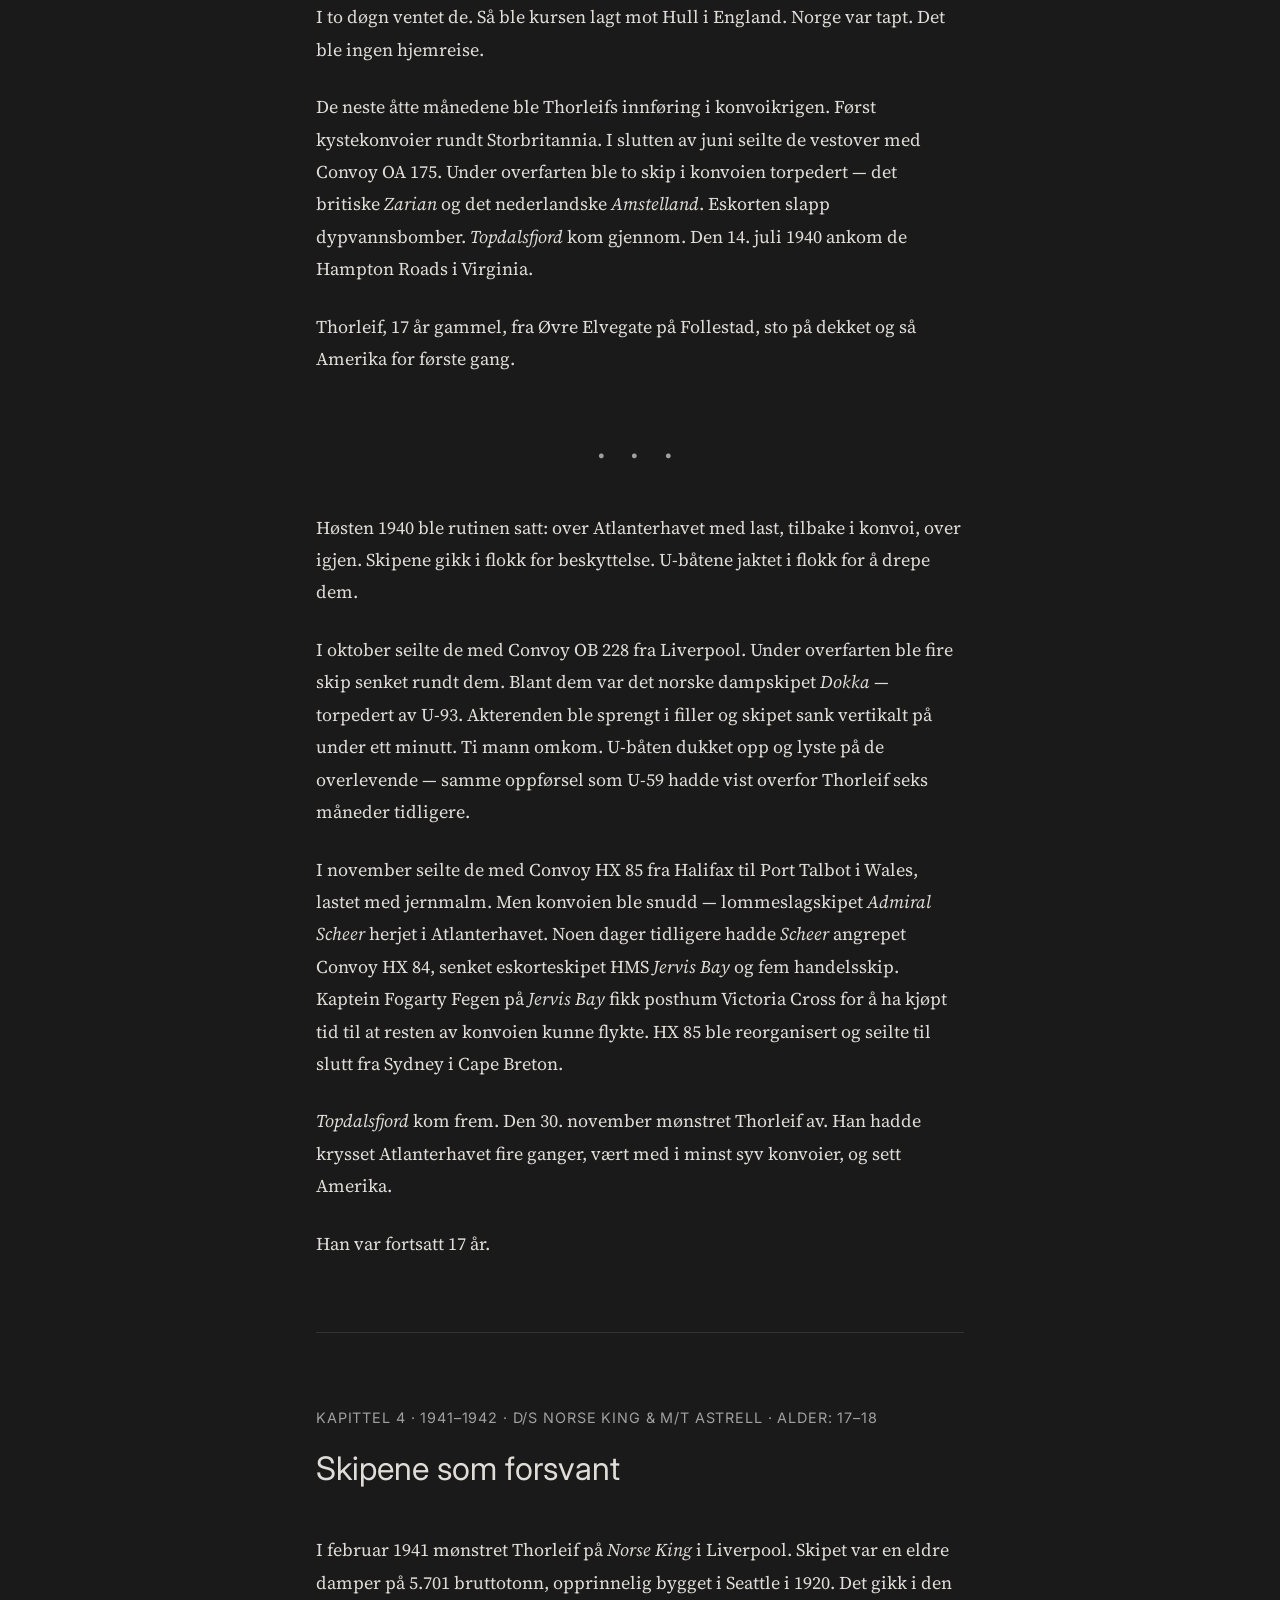
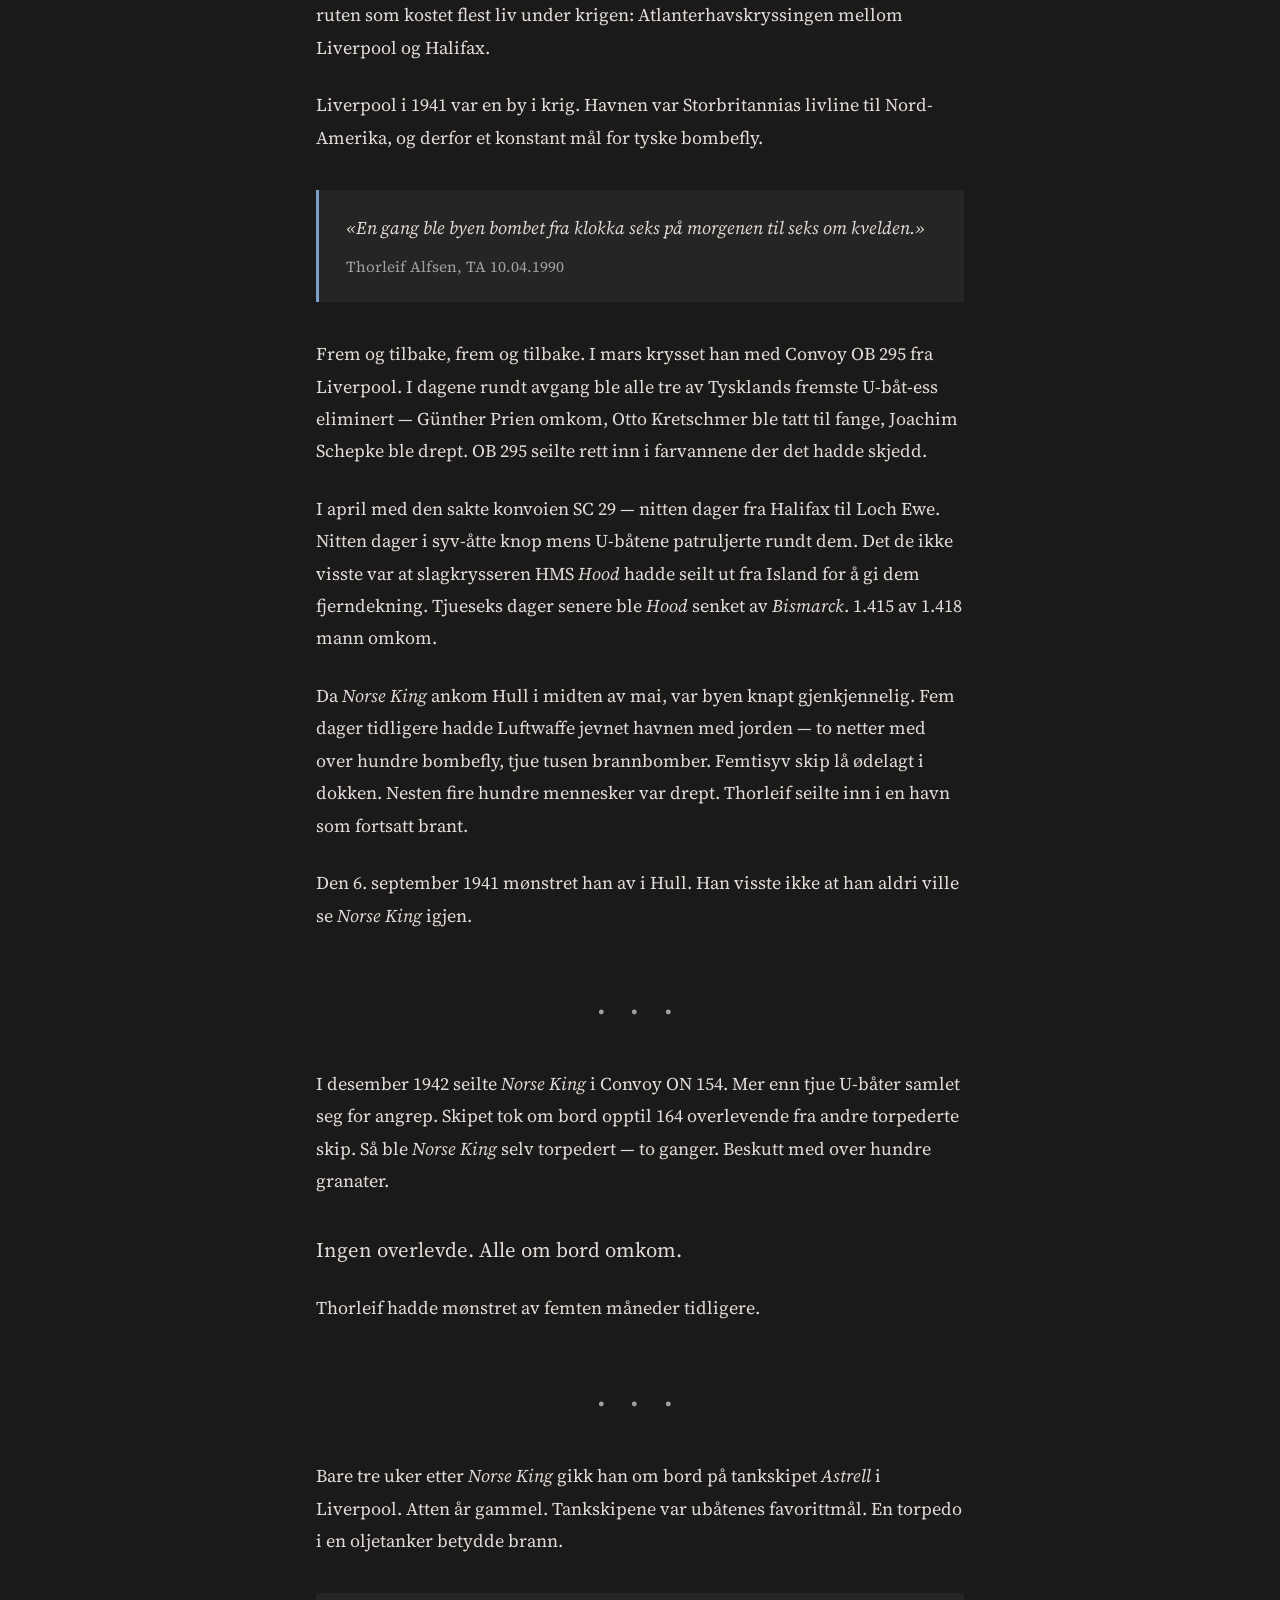
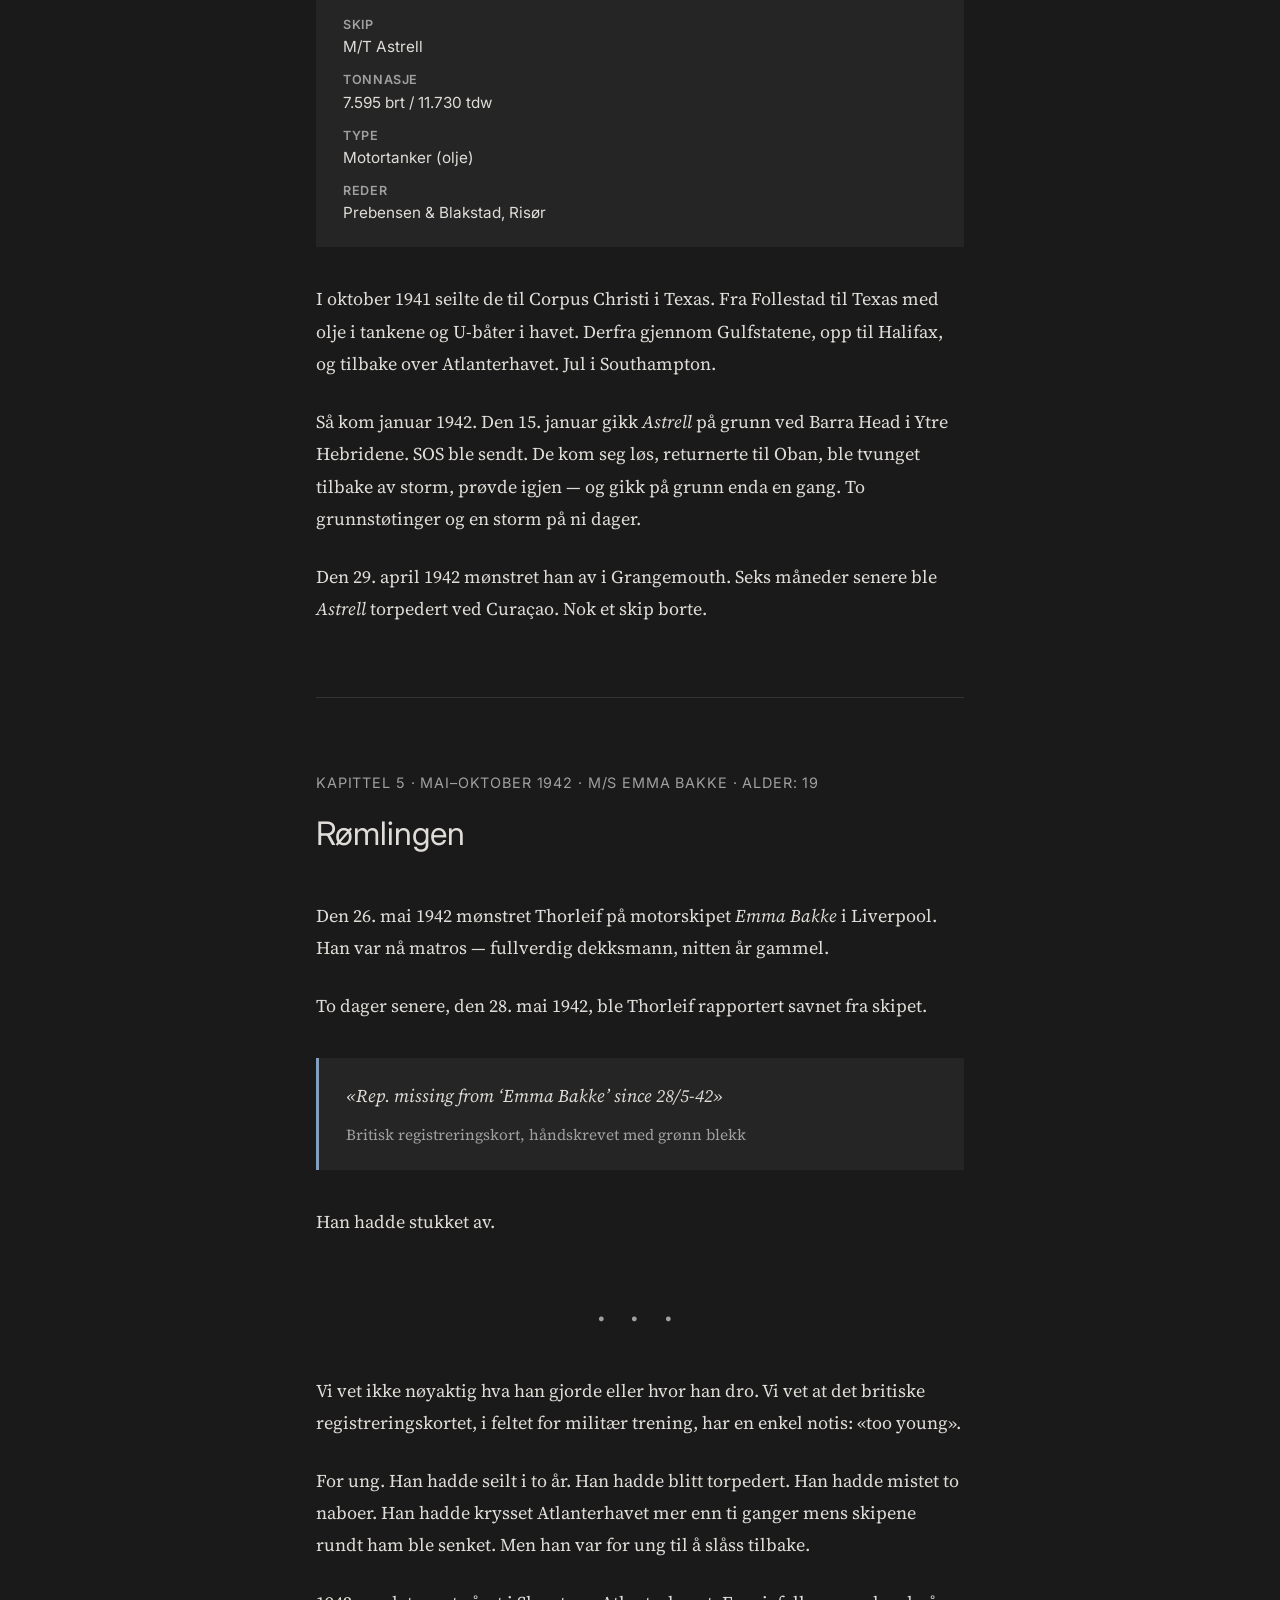
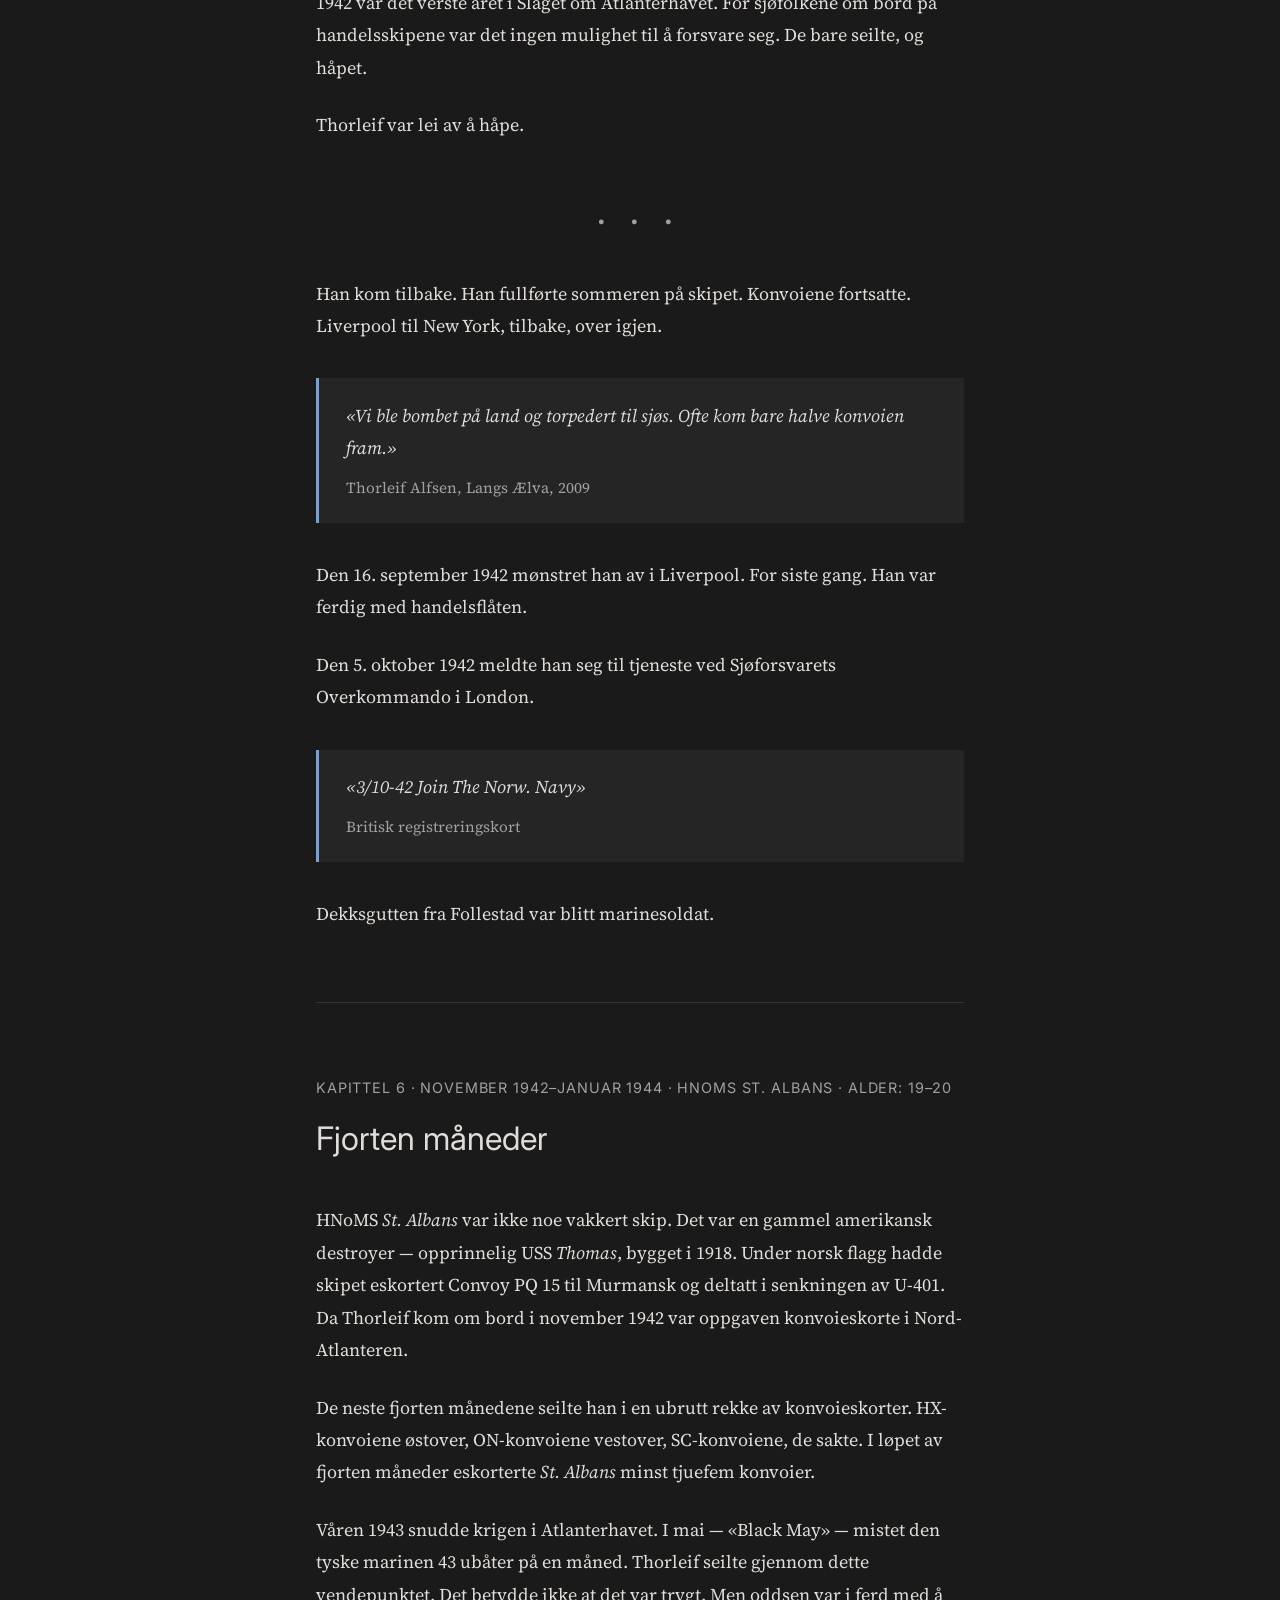
==== commit 25cd9439: "Flytt kommentartekst inn i sitatboksen under avisutklippet Co-Authored-By: Claude Opus 4.6 (1M conte" ====
--- a/index.html
+++ b/index.html
@@ -154,11 +154,10 @@
   <p>Tre dager senere, den 9. april 1940, sto dette i Porsgrunn Dagblad:</p>
 
   <blockquote>
-    <img src="porsgrunn-dagblad-navarra-1940.png" alt="Avisutklipp fra Porsgrunn Dagblad 9. april 1940 om torpederingen av D/S Navarra" style="max-width: 240px; width: 100%; display: block;">
+    <img src="porsgrunn-dagblad-navarra-1940.png" alt="Avisutklipp fra Porsgrunn Dagblad 9. april 1940 om torpederingen av D/S Navarra" style="max-width: 240px; width: 100%; display: block; margin-bottom: 0.8rem;">
+    <p>En liten notis, noen få linjer. Samme avis, samme dag, er fylt med nyheter om noe mye større: Tyskland har invadert Norge. Krigen som Thorleif allerede hadde smakt på, hadde nådd hjem.</p>
     <cite>Porsgrunn Dagblad, 9. april 1940</cite>
   </blockquote>
-
-  <p>Det er en liten notis, noen få linjer. Samme avis, samme dag, er fylt med nyheter om noe mye større: Tyskland har invadert Norge. Krigen som Thorleif allerede hadde smakt på, hadde nådd hjem.</p>
 
   <p>Thorleif fylte 17 år den dagen. Den 9. april 1940.</p>
 </section>
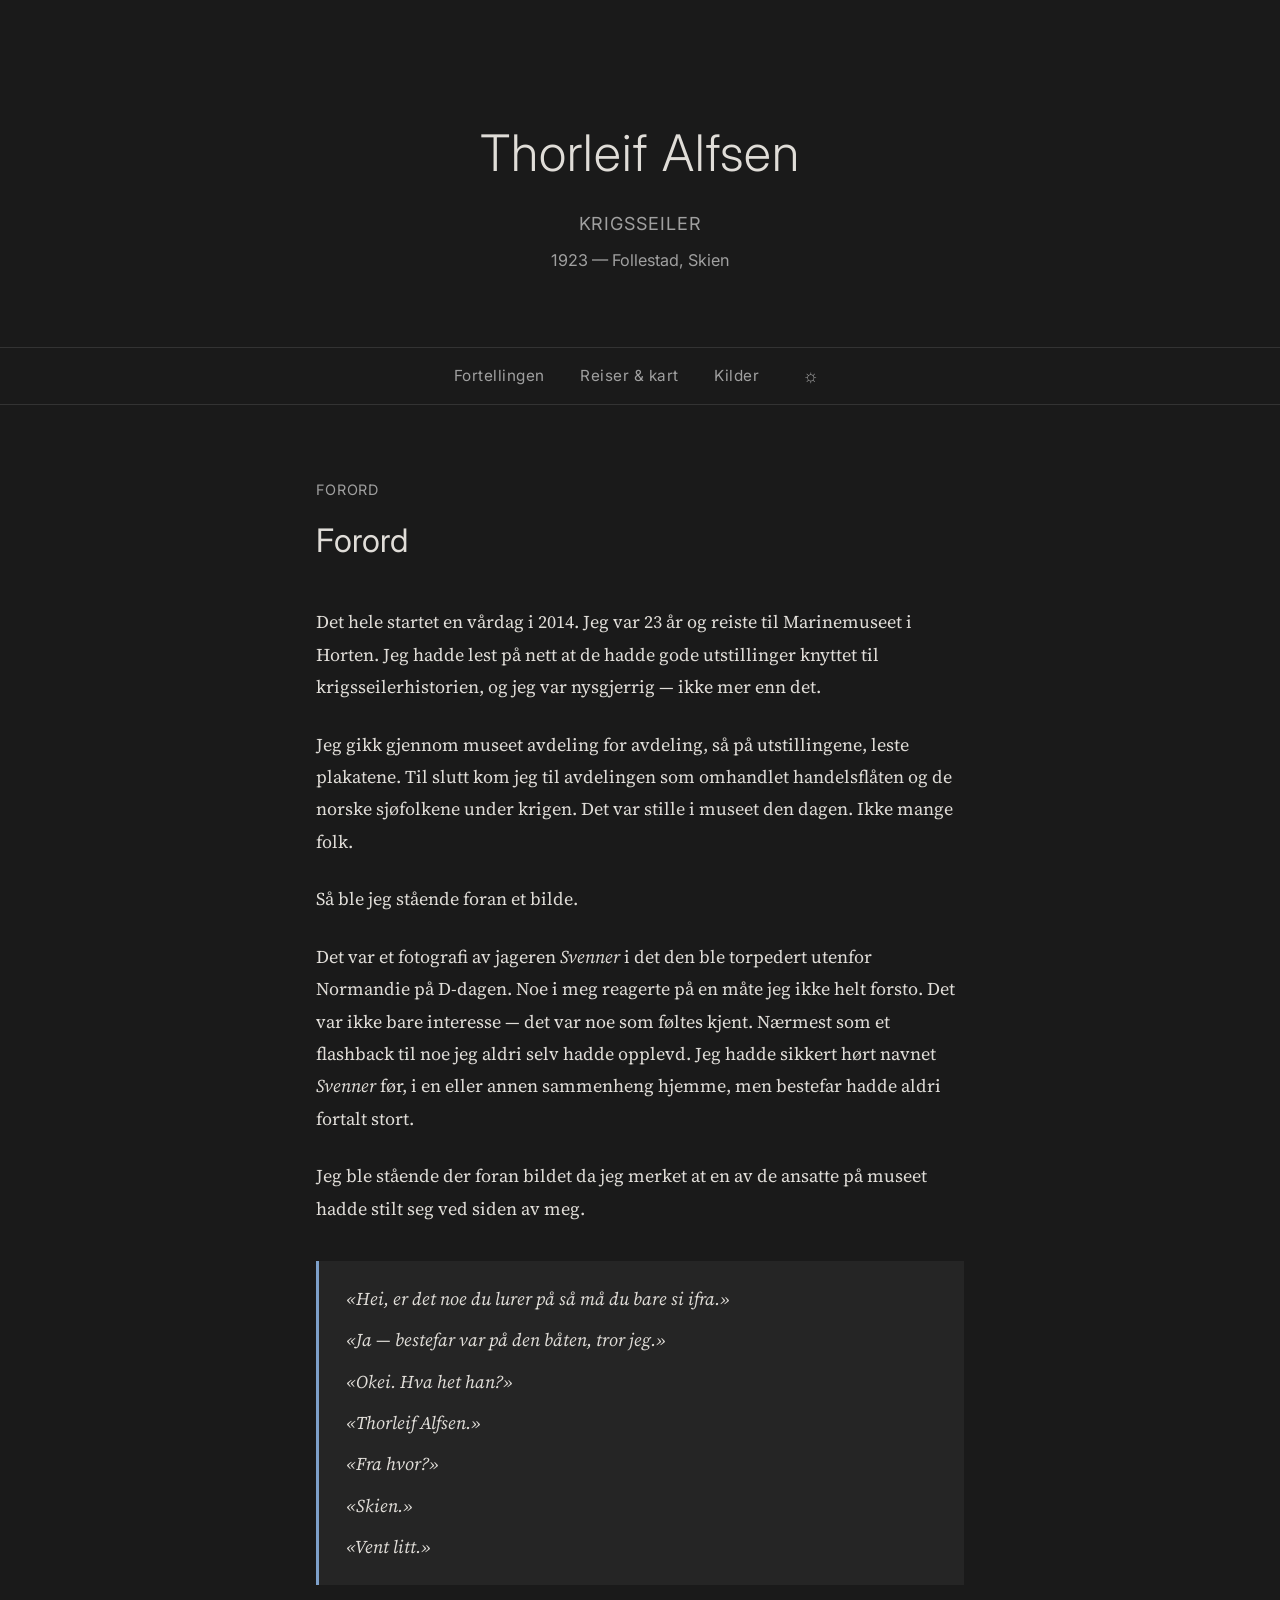
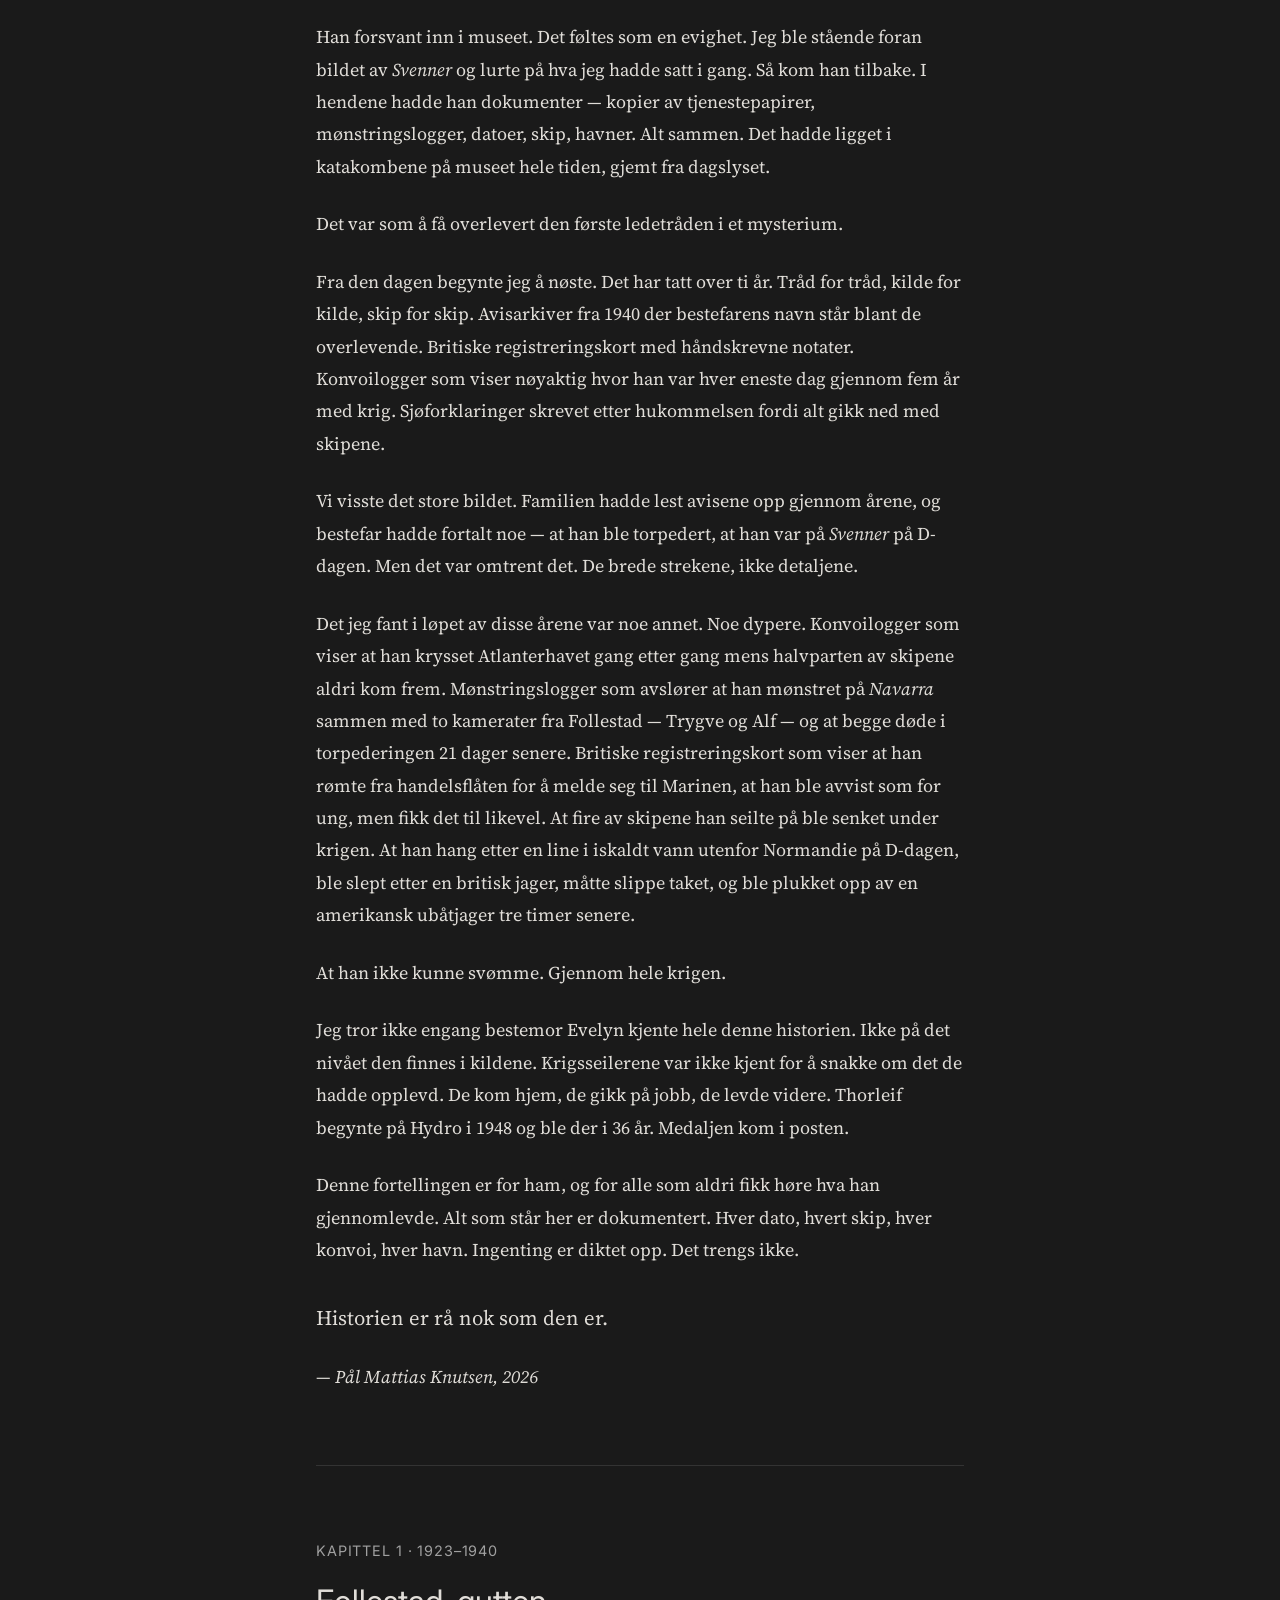
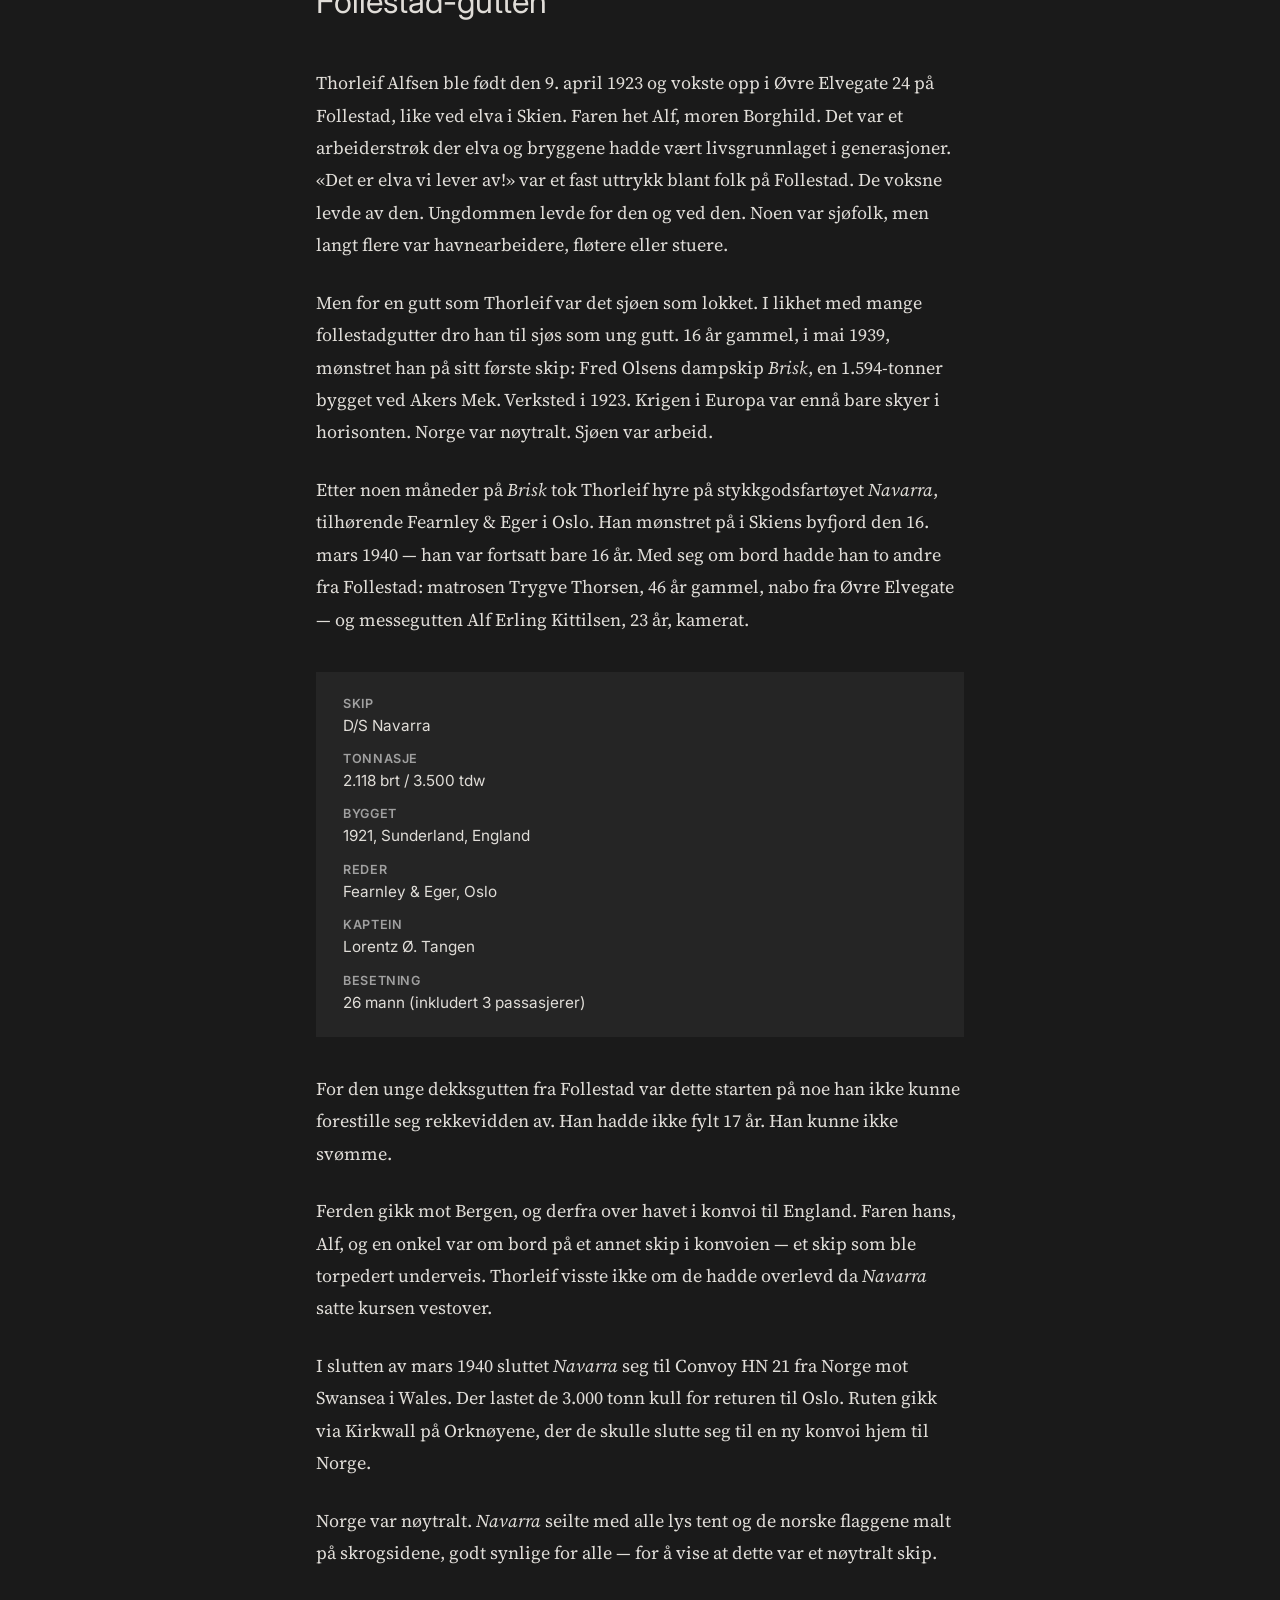
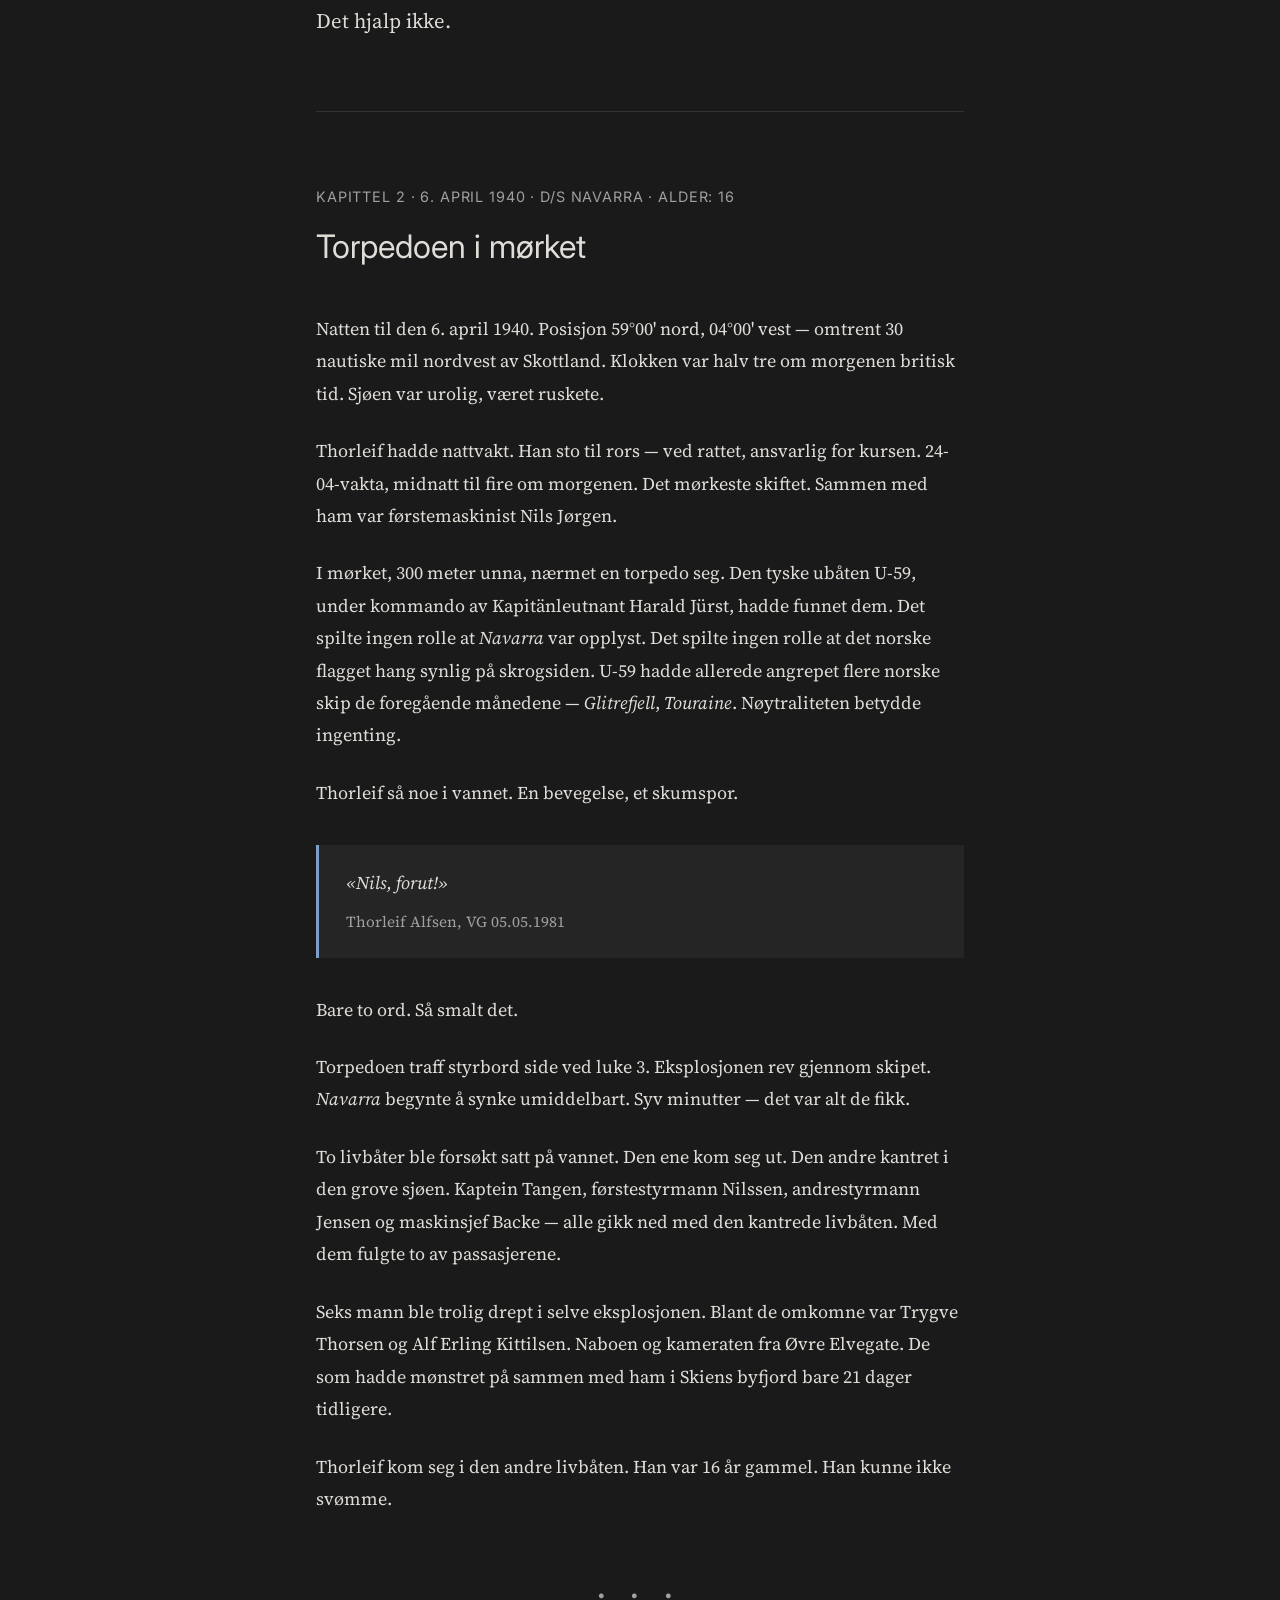
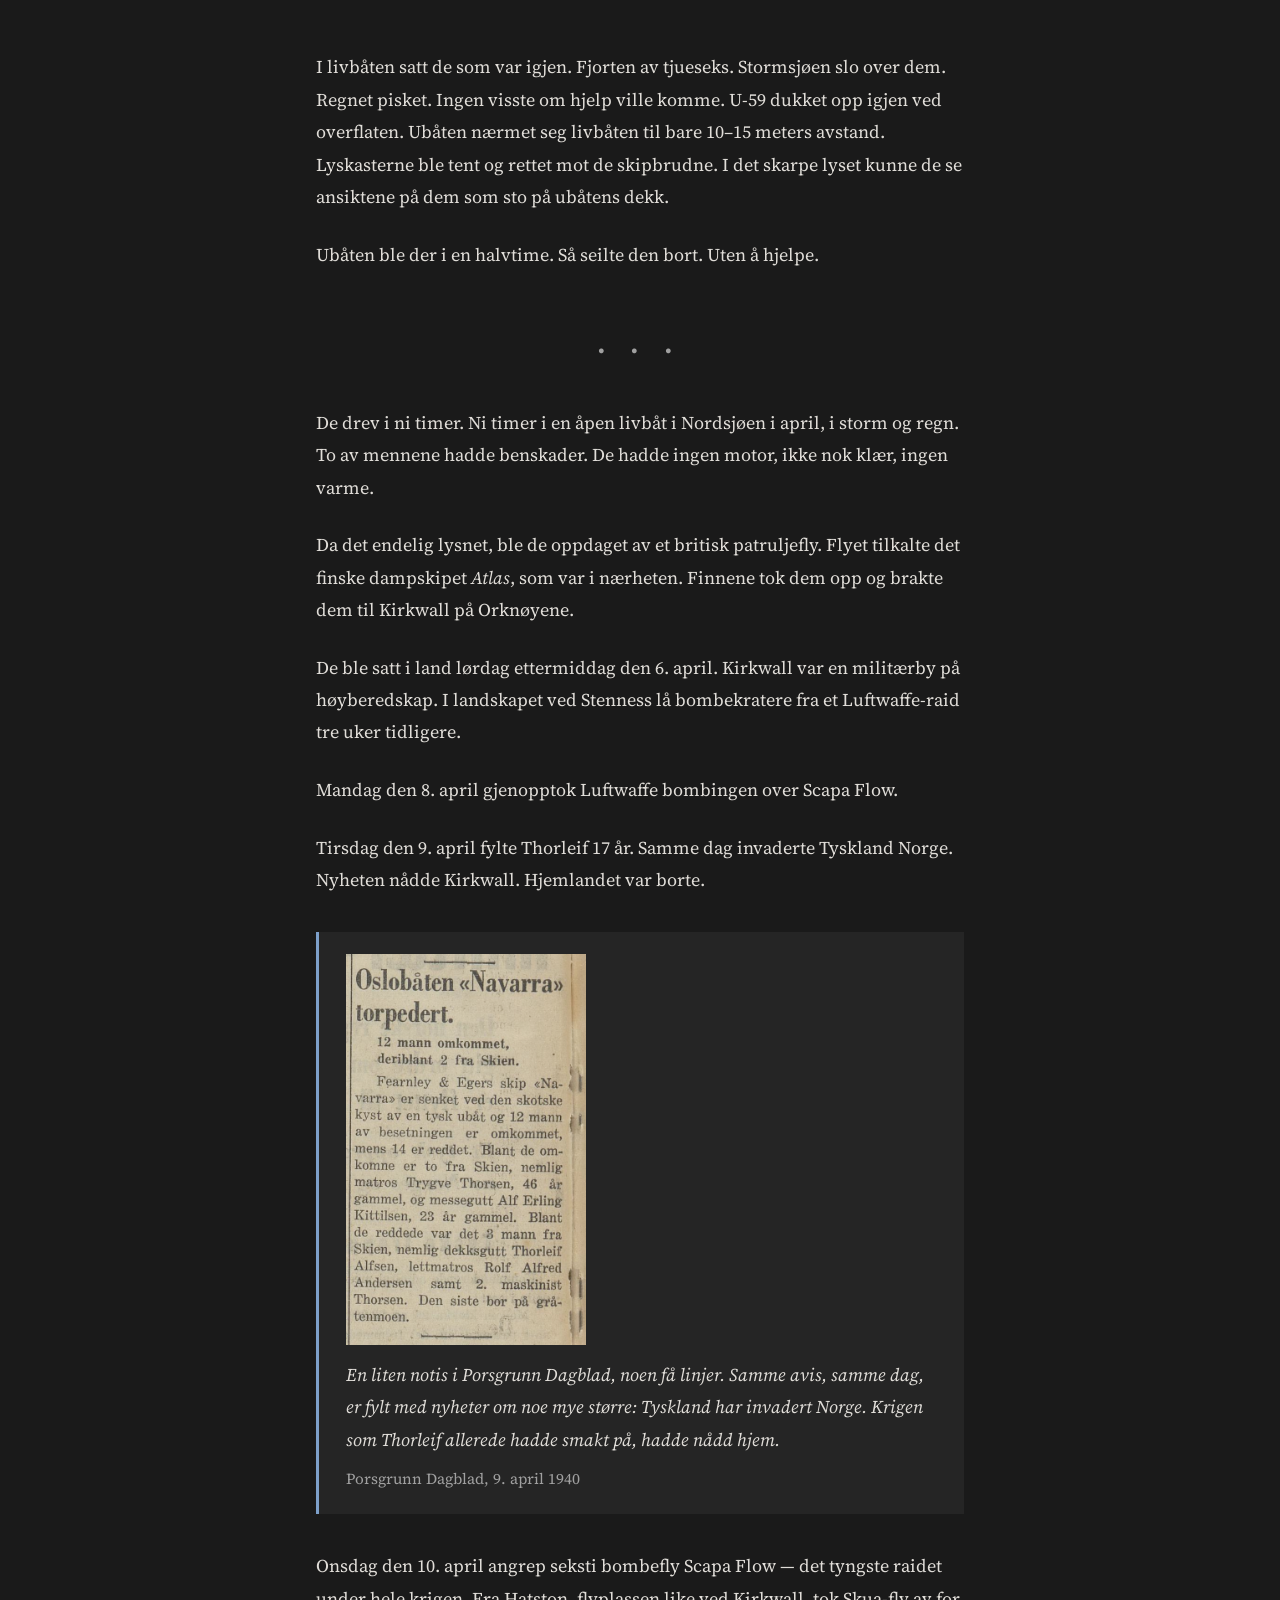
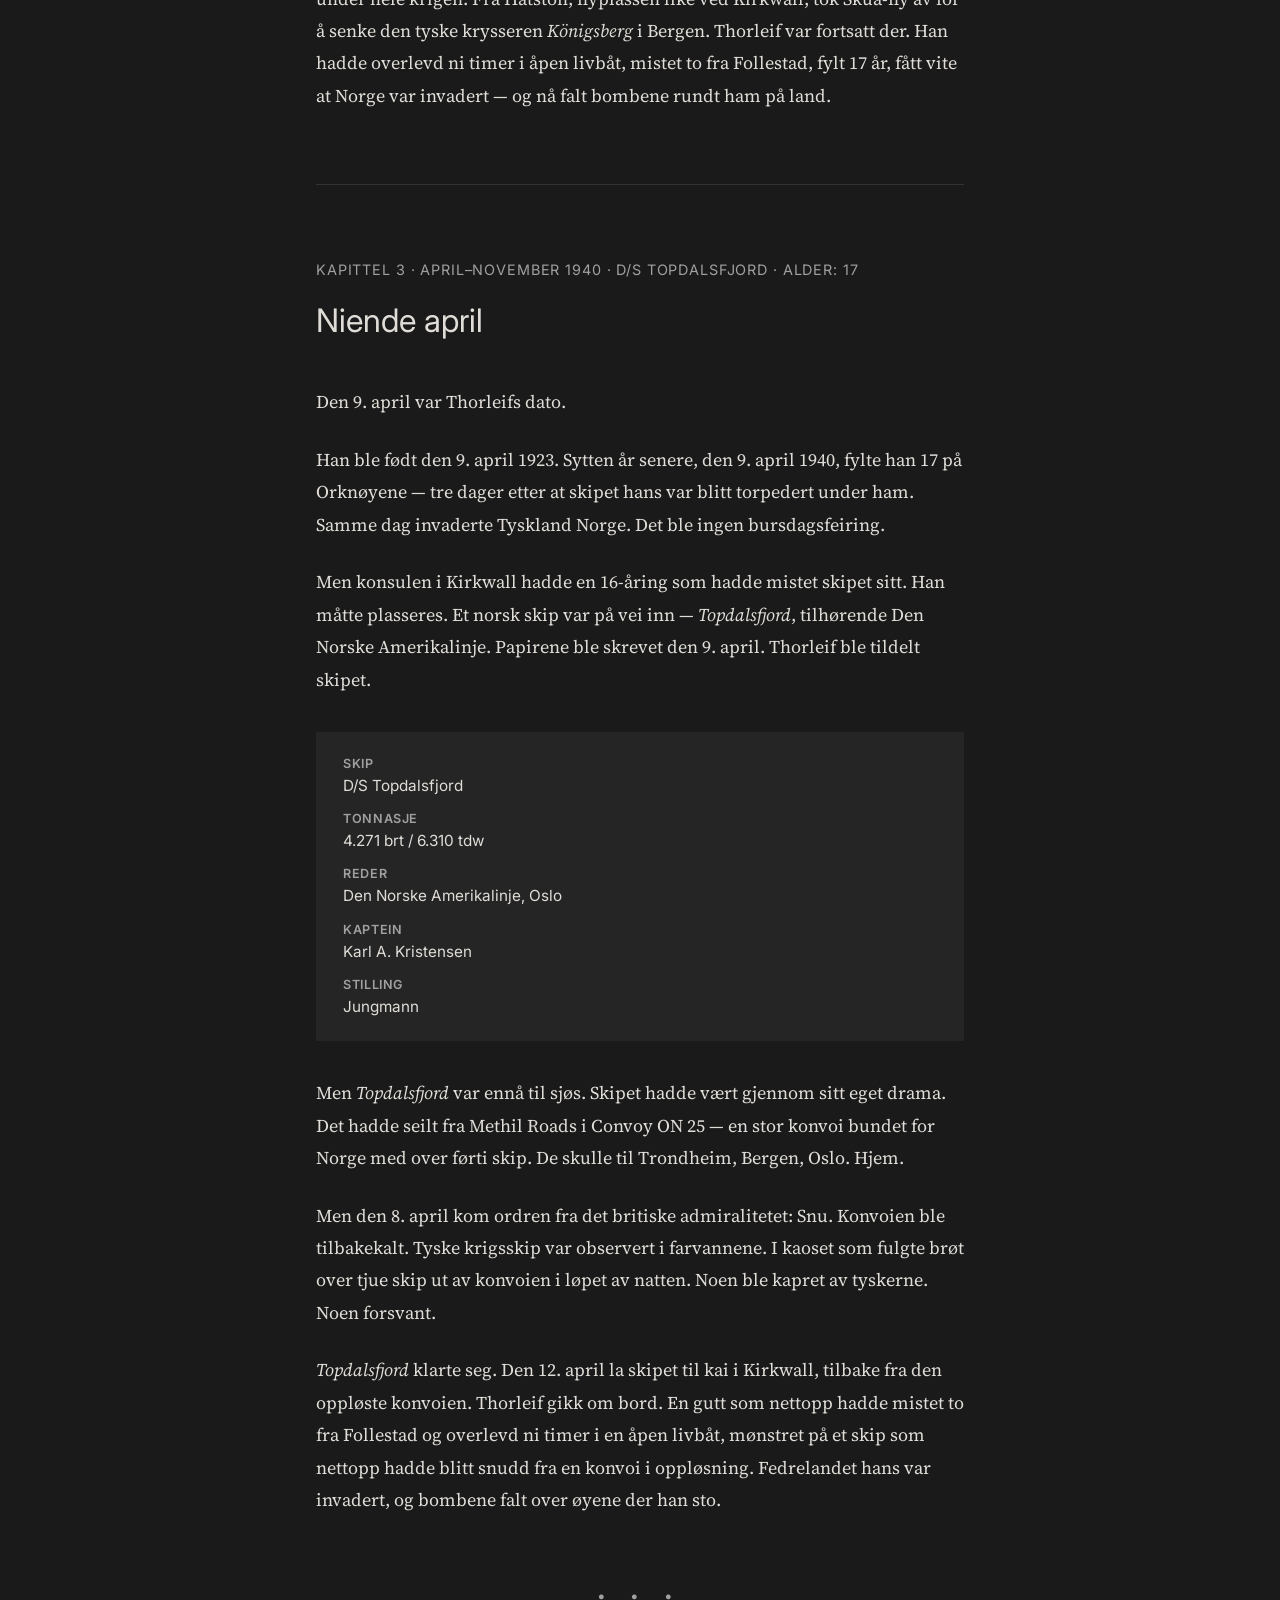
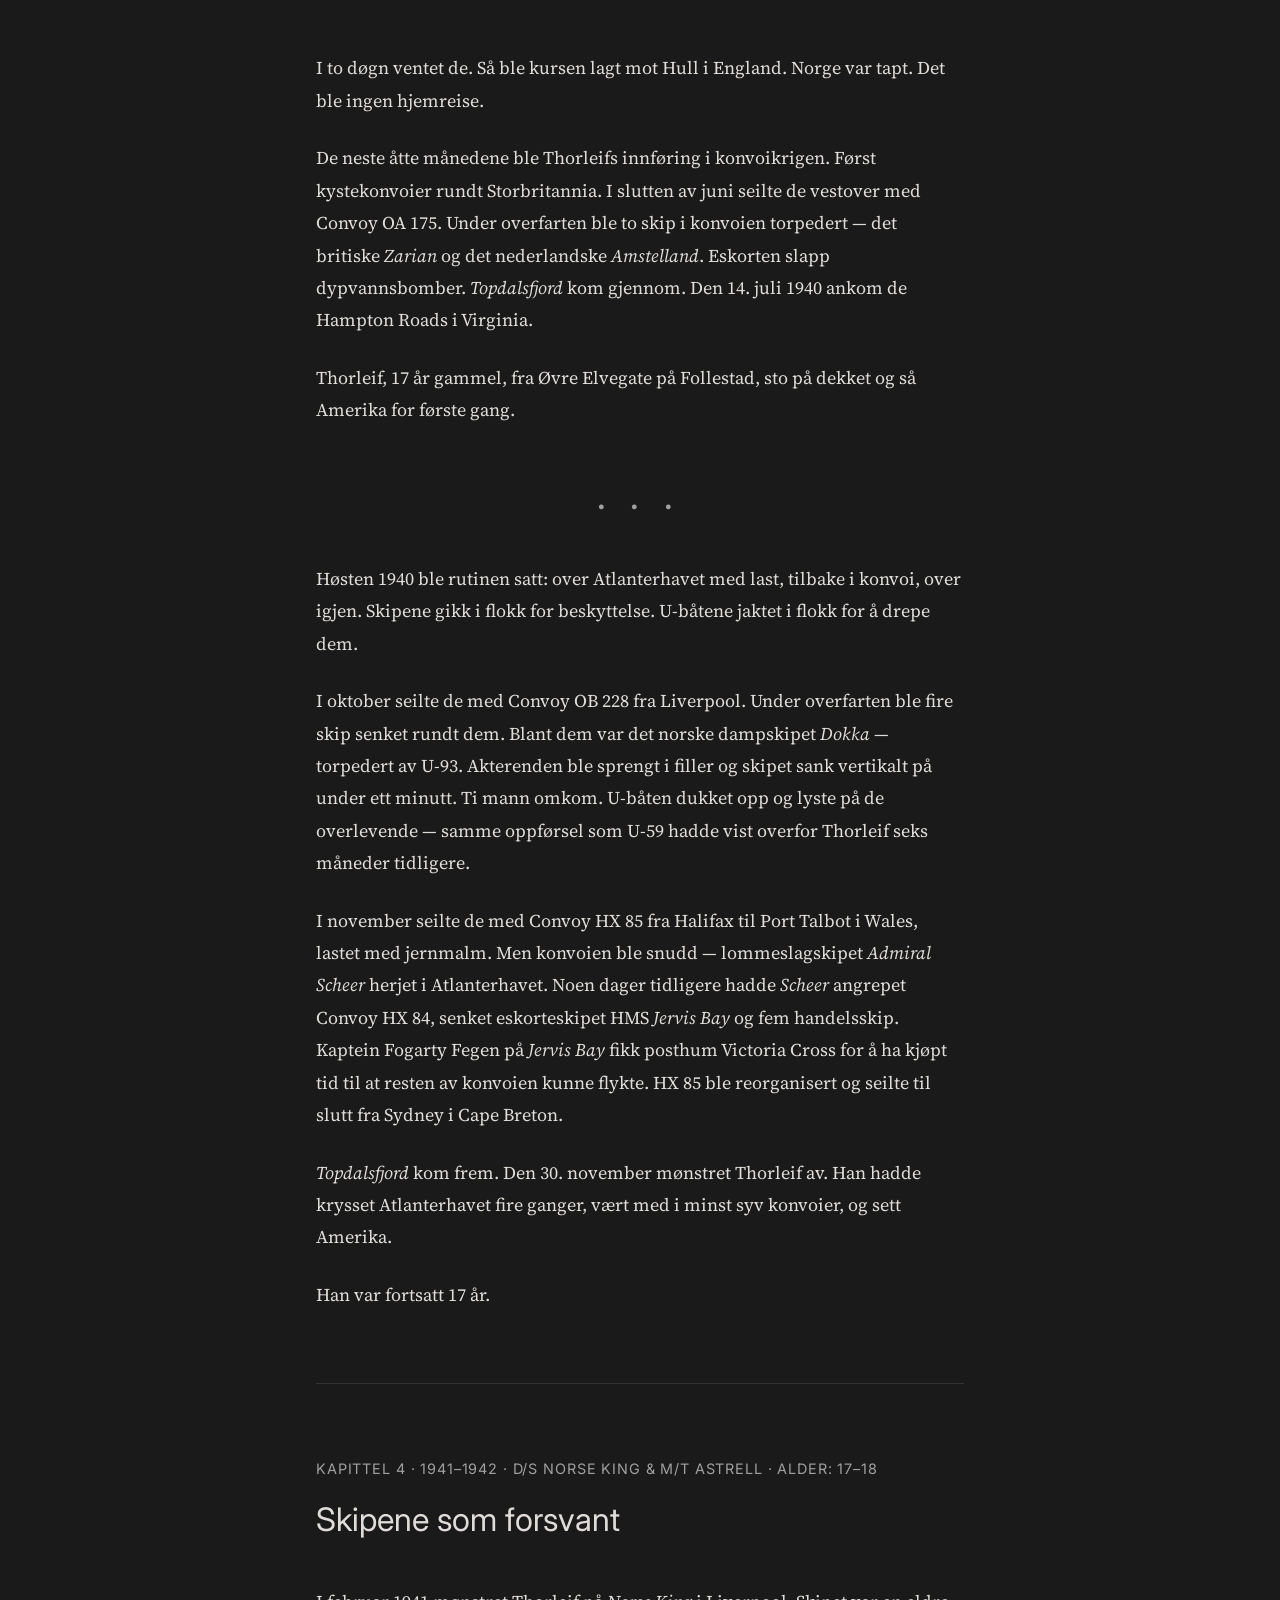
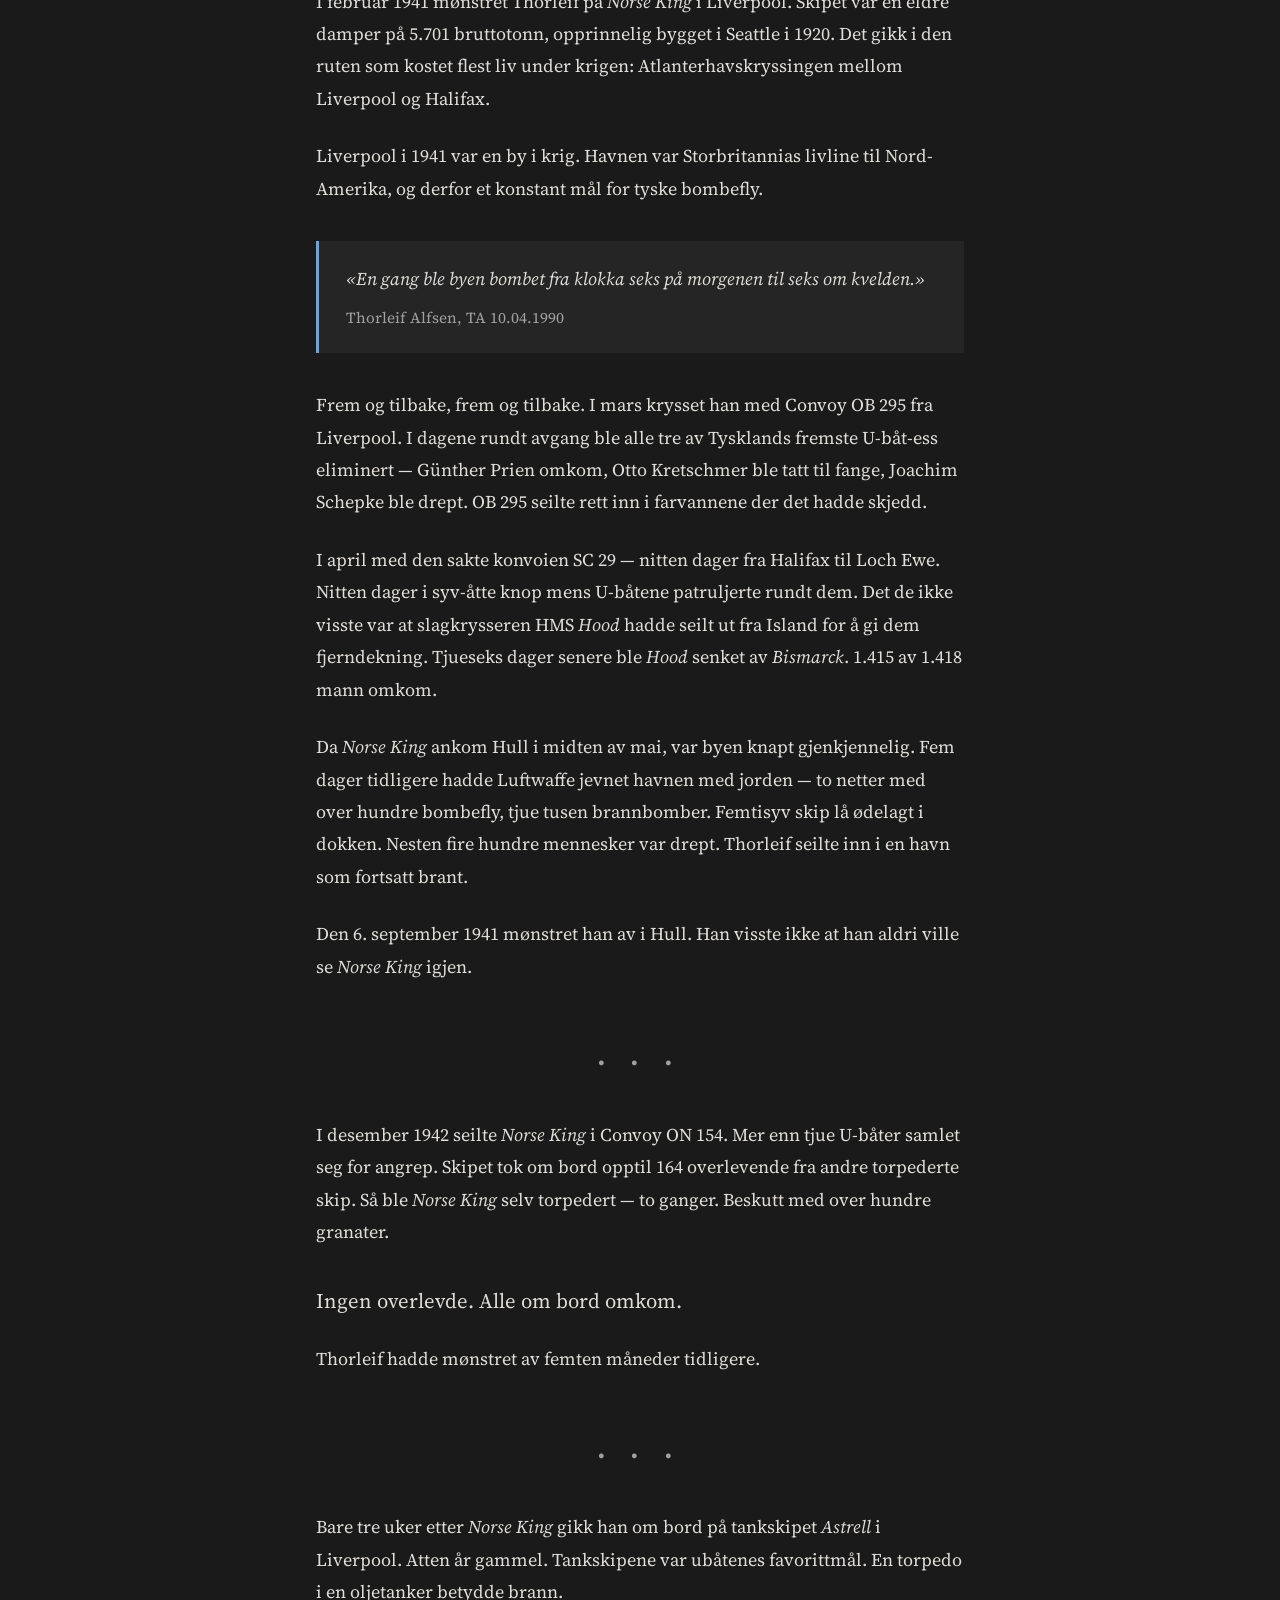
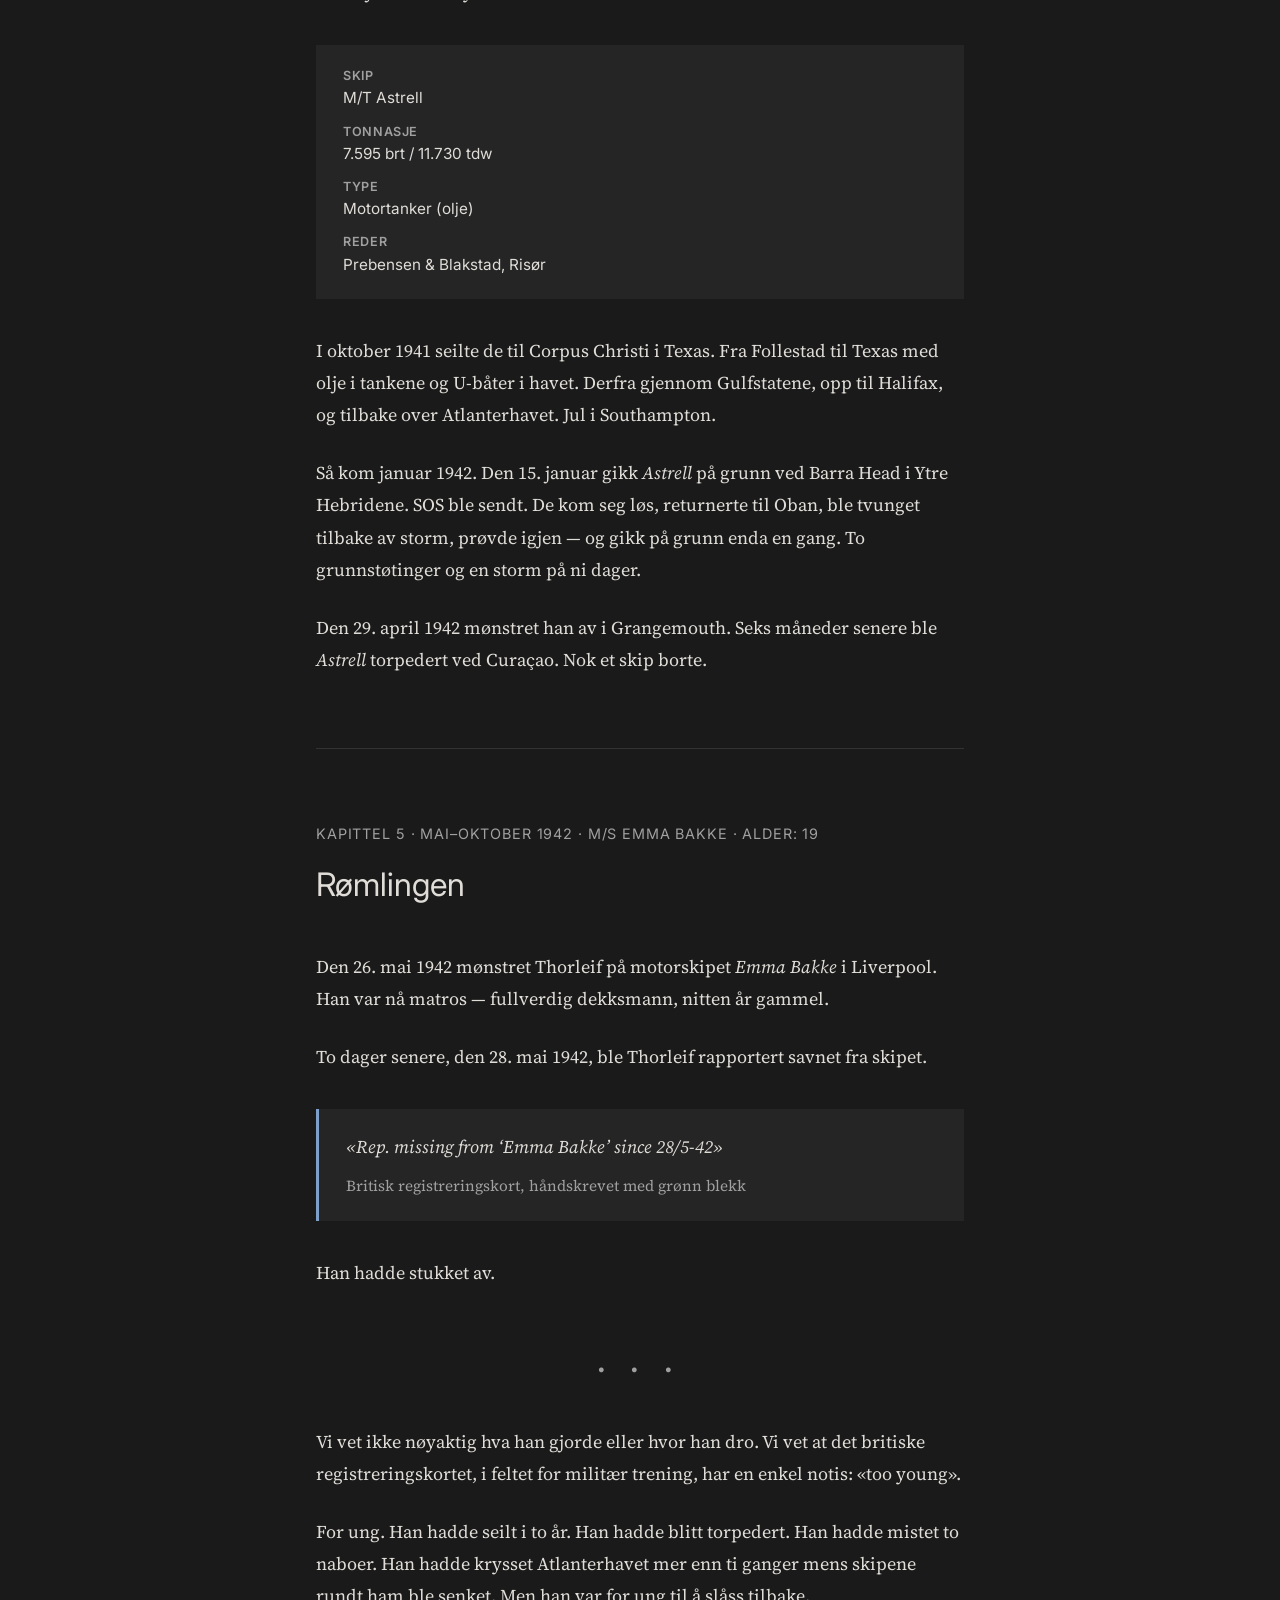
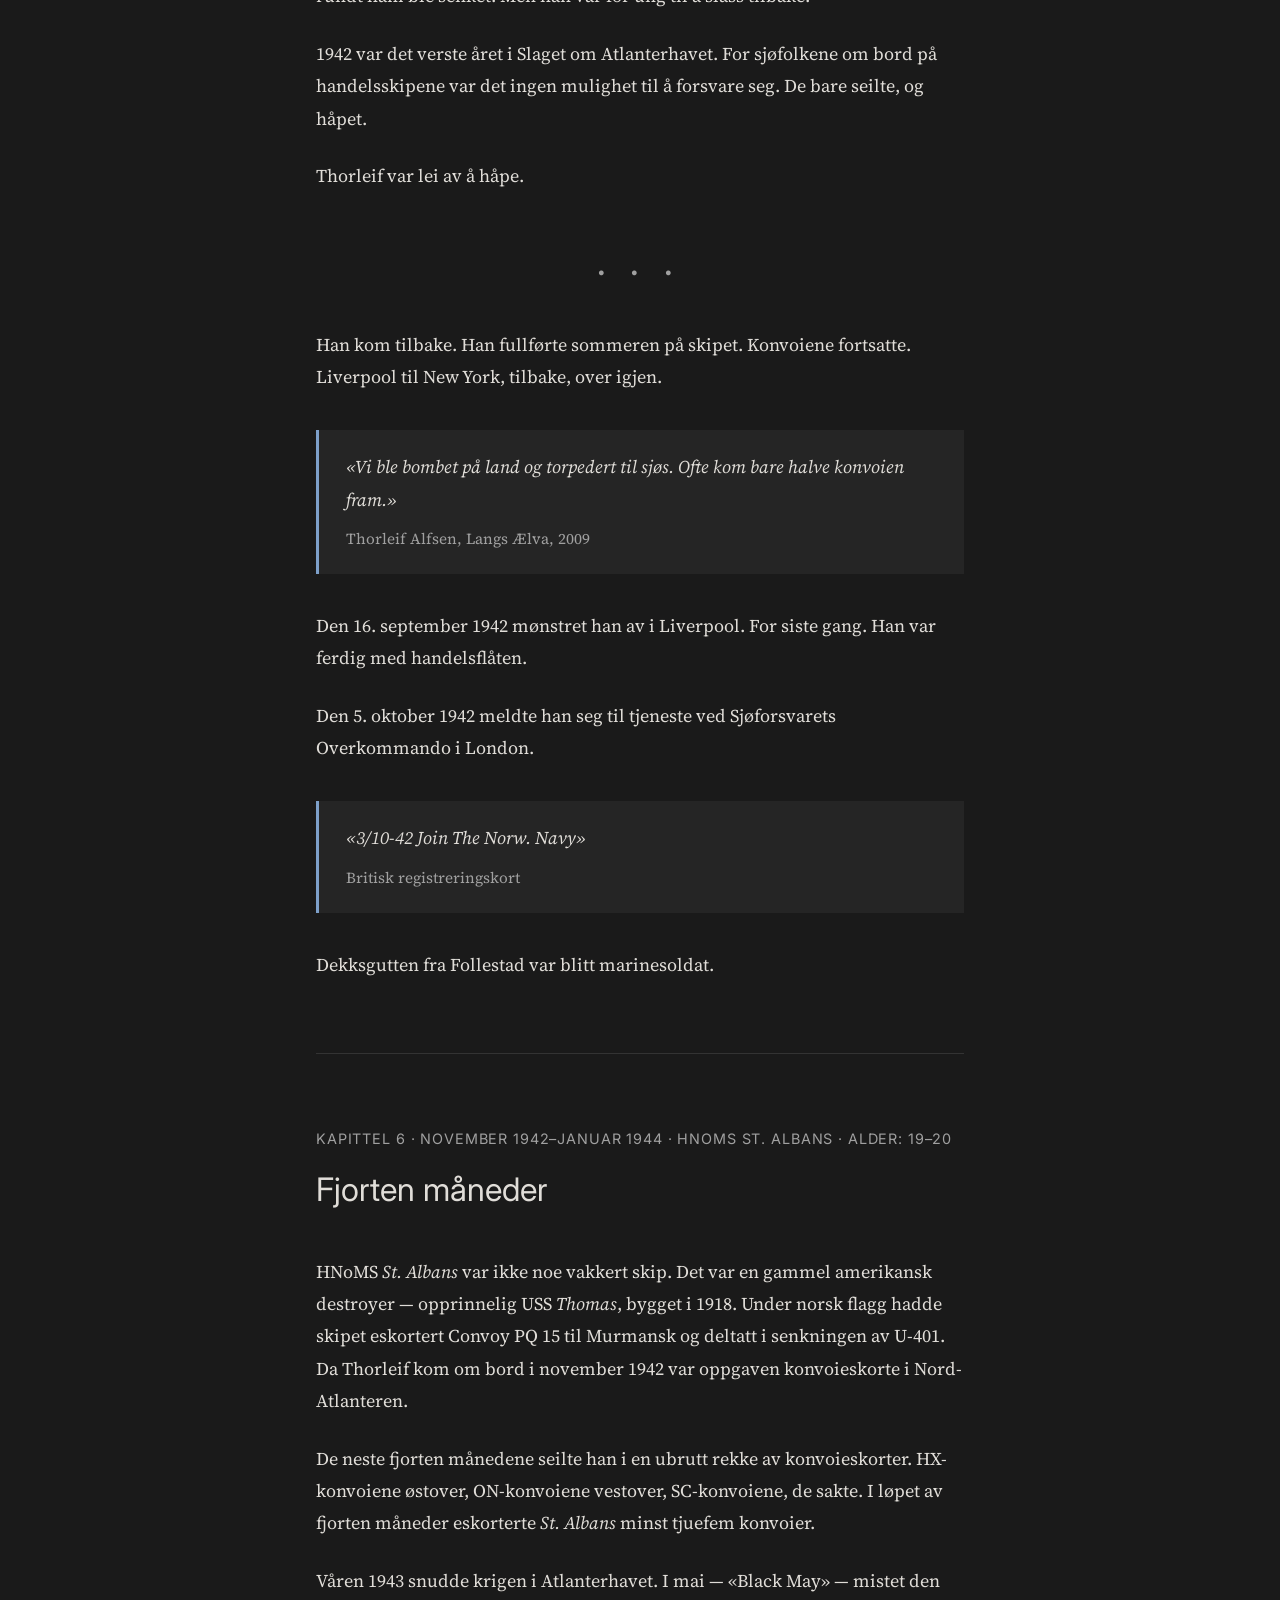
==== commit ea371aae: "Detaljert Orkney-kronologi april 1940 Kapittel 2: Full dag-for-dag sekvens — lørdag 6. april (i land" ====
--- a/index.html
+++ b/index.html
@@ -145,21 +145,19 @@
 
   <p>Da det endelig lysnet, ble de oppdaget av et britisk patruljefly. Flyet tilkalte det finske dampskipet <em>Atlas</em>, som var i nærheten. Finnene tok dem opp og brakte dem til Kirkwall på Orknøyene.</p>
 
-  <p>De ble satt i land lørdag ettermiddag. Tilstanden deres var tydelig for alle som så dem komme i land.</p>
-
-  <p>To dager senere startet Luftwaffe en tre dagers bombingskampanje over Orknøyene &mdash; den tyngste mot Scapa Flow under hele krigen. Den 10. april angrep seksti bombefly. Thorleif var fortsatt på Kirkwall. Han hadde overlevd ni timer i åpen livbåt, og nå falt bombene rundt ham på land.</p>
-
-  <div class="section-break">&bull; &bull; &bull;</div>
-
-  <p>Tre dager senere, den 9. april 1940, sto dette i Porsgrunn Dagblad:</p>
+  <p>De ble satt i land lørdag ettermiddag den 6. april. Kirkwall var en militærby på høyberedskap. I landskapet ved Stenness lå bombekratere fra et Luftwaffe-raid tre uker tidligere.</p>
+
+  <p>Mandag den 8. april gjenopptok Luftwaffe bombingen over Scapa Flow.</p>
+
+  <p>Tirsdag den 9. april fylte Thorleif 17 år. Samme dag invaderte Tyskland Norge. Nyheten nådde Kirkwall. Hjemlandet var borte.</p>
 
   <blockquote>
     <img src="porsgrunn-dagblad-navarra-1940.png" alt="Avisutklipp fra Porsgrunn Dagblad 9. april 1940 om torpederingen av D/S Navarra" style="max-width: 240px; width: 100%; display: block; margin-bottom: 0.8rem;">
-    <p>En liten notis, noen få linjer. Samme avis, samme dag, er fylt med nyheter om noe mye større: Tyskland har invadert Norge. Krigen som Thorleif allerede hadde smakt på, hadde nådd hjem.</p>
+    <p>En liten notis i Porsgrunn Dagblad, noen få linjer. Samme avis, samme dag, er fylt med nyheter om noe mye større: Tyskland har invadert Norge. Krigen som Thorleif allerede hadde smakt på, hadde nådd hjem.</p>
     <cite>Porsgrunn Dagblad, 9. april 1940</cite>
   </blockquote>
 
-  <p>Thorleif fylte 17 år den dagen. Den 9. april 1940.</p>
+  <p>Onsdag den 10. april angrep seksti bombefly Scapa Flow &mdash; det tyngste raidet under hele krigen. Fra Hatston, flyplassen like ved Kirkwall, tok Skua-fly av for å senke den tyske krysseren <em>Königsberg</em> i Bergen. Thorleif var fortsatt der. Han hadde overlevd ni timer i åpen livbåt, mistet to fra Follestad, fylt 17 år, fått vite at Norge var invadert &mdash; og nå falt bombene rundt ham på land.</p>
 </section>
 
 <!-- KAPITTEL 3 -->
@@ -171,7 +169,7 @@
 
   <p>Han ble født den 9. april 1923. Sytten år senere, den 9. april 1940, fylte han 17 på Orknøyene &mdash; tre dager etter at skipet hans var blitt torpedert under ham. Samme dag invaderte Tyskland Norge. Det ble ingen bursdagsfeiring.</p>
 
-  <p>I stedet mønstret han på et nytt skip.</p>
+  <p>Men konsulen i Kirkwall hadde en 16-åring som hadde mistet skipet sitt. Han måtte plasseres. Et norsk skip var på vei inn &mdash; <em>Topdalsfjord</em>, tilhørende Den Norske Amerikalinje. Papirene ble skrevet den 9. april. Thorleif ble tildelt skipet.</p>
 
   <dl class="ship-facts">
     <dt>Skip</dt><dd>D/S Topdalsfjord</dd>
@@ -181,11 +179,11 @@
     <dt>Stilling</dt><dd>Jungmann</dd>
   </dl>
 
-  <p><em>Topdalsfjord</em> lå i Kirkwall da Thorleif gikk om bord. Skipet hadde akkurat vært gjennom sitt eget drama. Fire dager tidligere hadde det seilt fra Methil Roads i Convoy ON 25 &mdash; en stor konvoi bundet for Norge med over førti skip. De skulle til Trondheim, Bergen, Oslo. Hjem.</p>
+  <p>Men <em>Topdalsfjord</em> var ennå til sjøs. Skipet hadde vært gjennom sitt eget drama. Det hadde seilt fra Methil Roads i Convoy ON 25 &mdash; en stor konvoi bundet for Norge med over førti skip. De skulle til Trondheim, Bergen, Oslo. Hjem.</p>
 
   <p>Men den 8. april kom ordren fra det britiske admiralitetet: Snu. Konvoien ble tilbakekalt. Tyske krigsskip var observert i farvannene. I kaoset som fulgte brøt over tjue skip ut av konvoien i løpet av natten. Noen ble kapret av tyskerne. Noen forsvant.</p>
 
-  <p><em>Topdalsfjord</em> klarte seg. Skipet kom seg tilbake til Kirkwall. Der lå det da Thorleif gikk om bord den 9. april. En gutt som nettopp hadde mistet to naboer og overlevd ni timer i en åpen livbåt, mønstret på et skip som nettopp hadde blitt snudd fra en konvoi i oppløsning. Det var hans 17-årsdag, og fedrelandet hans var invadert.</p>
+  <p><em>Topdalsfjord</em> klarte seg. Den 12. april la skipet til kai i Kirkwall, tilbake fra den oppløste konvoien. Thorleif gikk om bord. En gutt som nettopp hadde mistet to fra Follestad og overlevd ni timer i en åpen livbåt, mønstret på et skip som nettopp hadde blitt snudd fra en konvoi i oppløsning. Fedrelandet hans var invadert, og bombene falt over øyene der han sto.</p>
 
   <div class="section-break">&bull; &bull; &bull;</div>
 
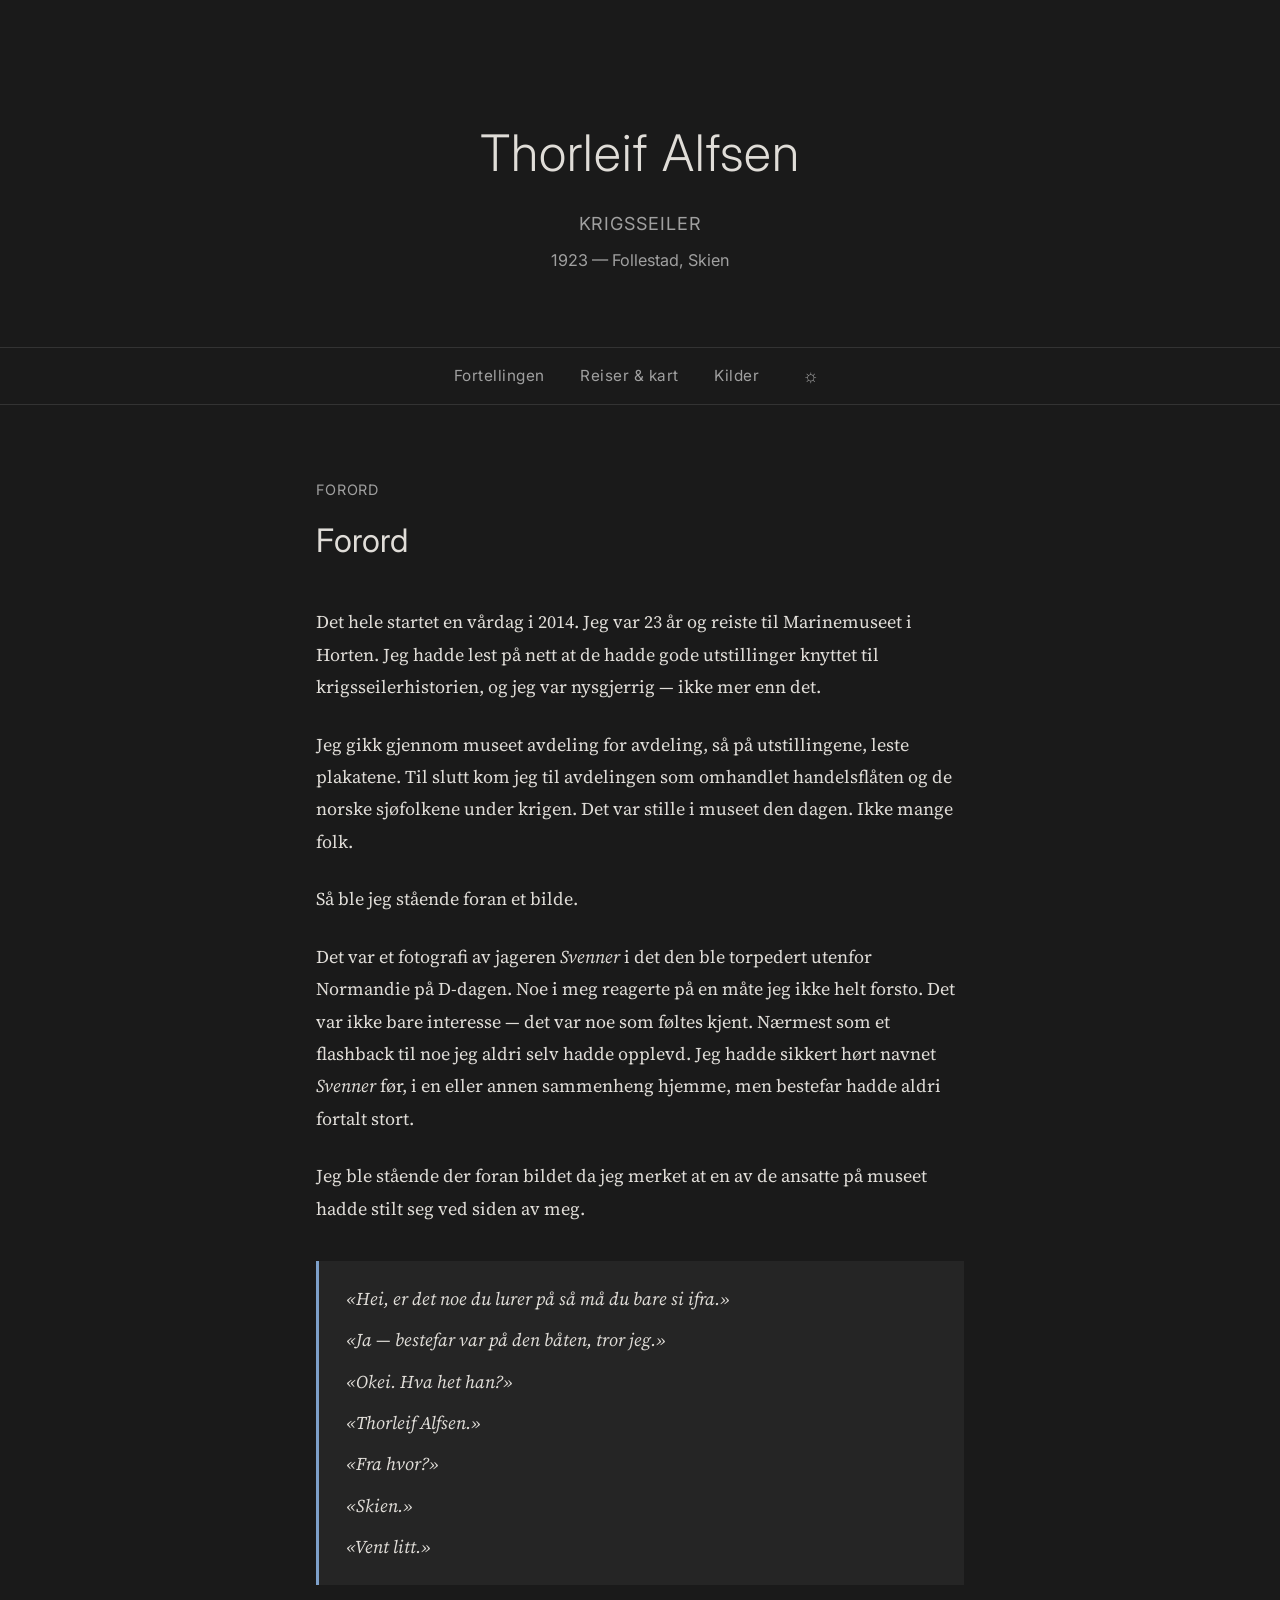
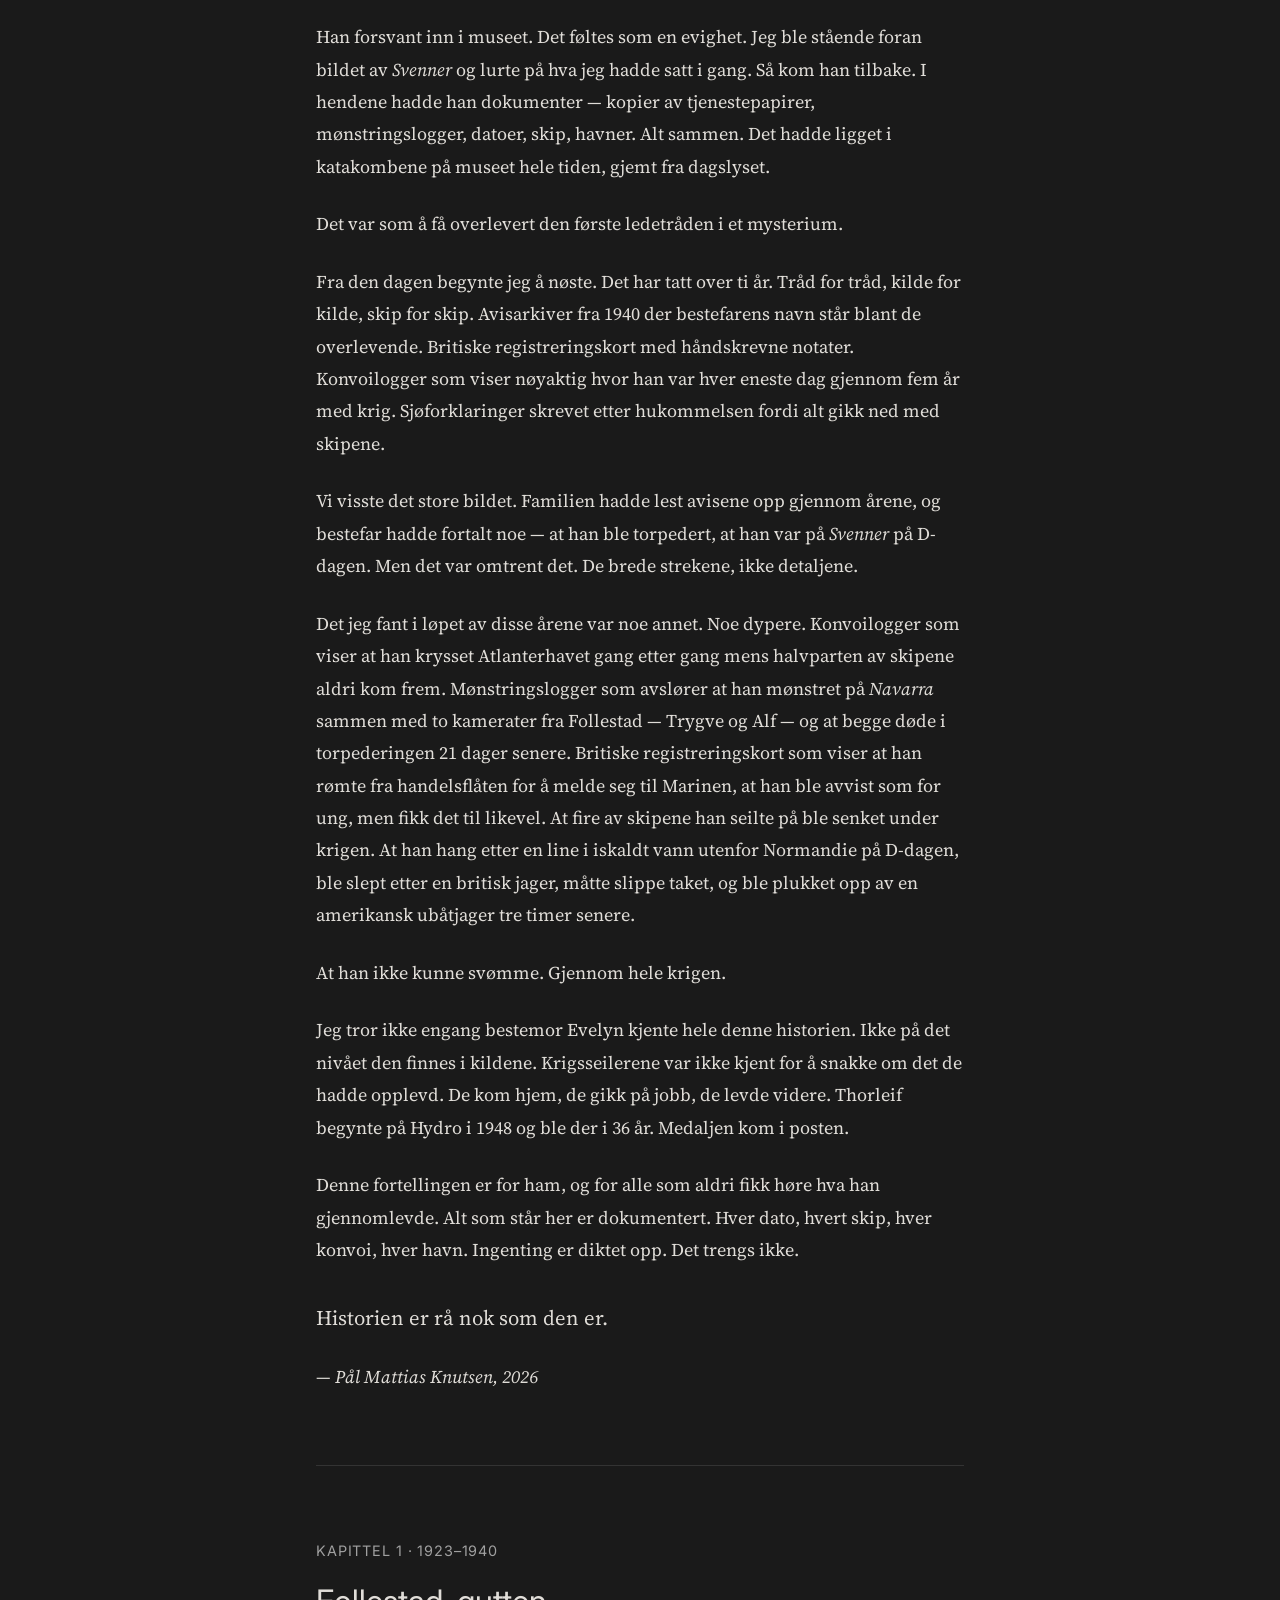
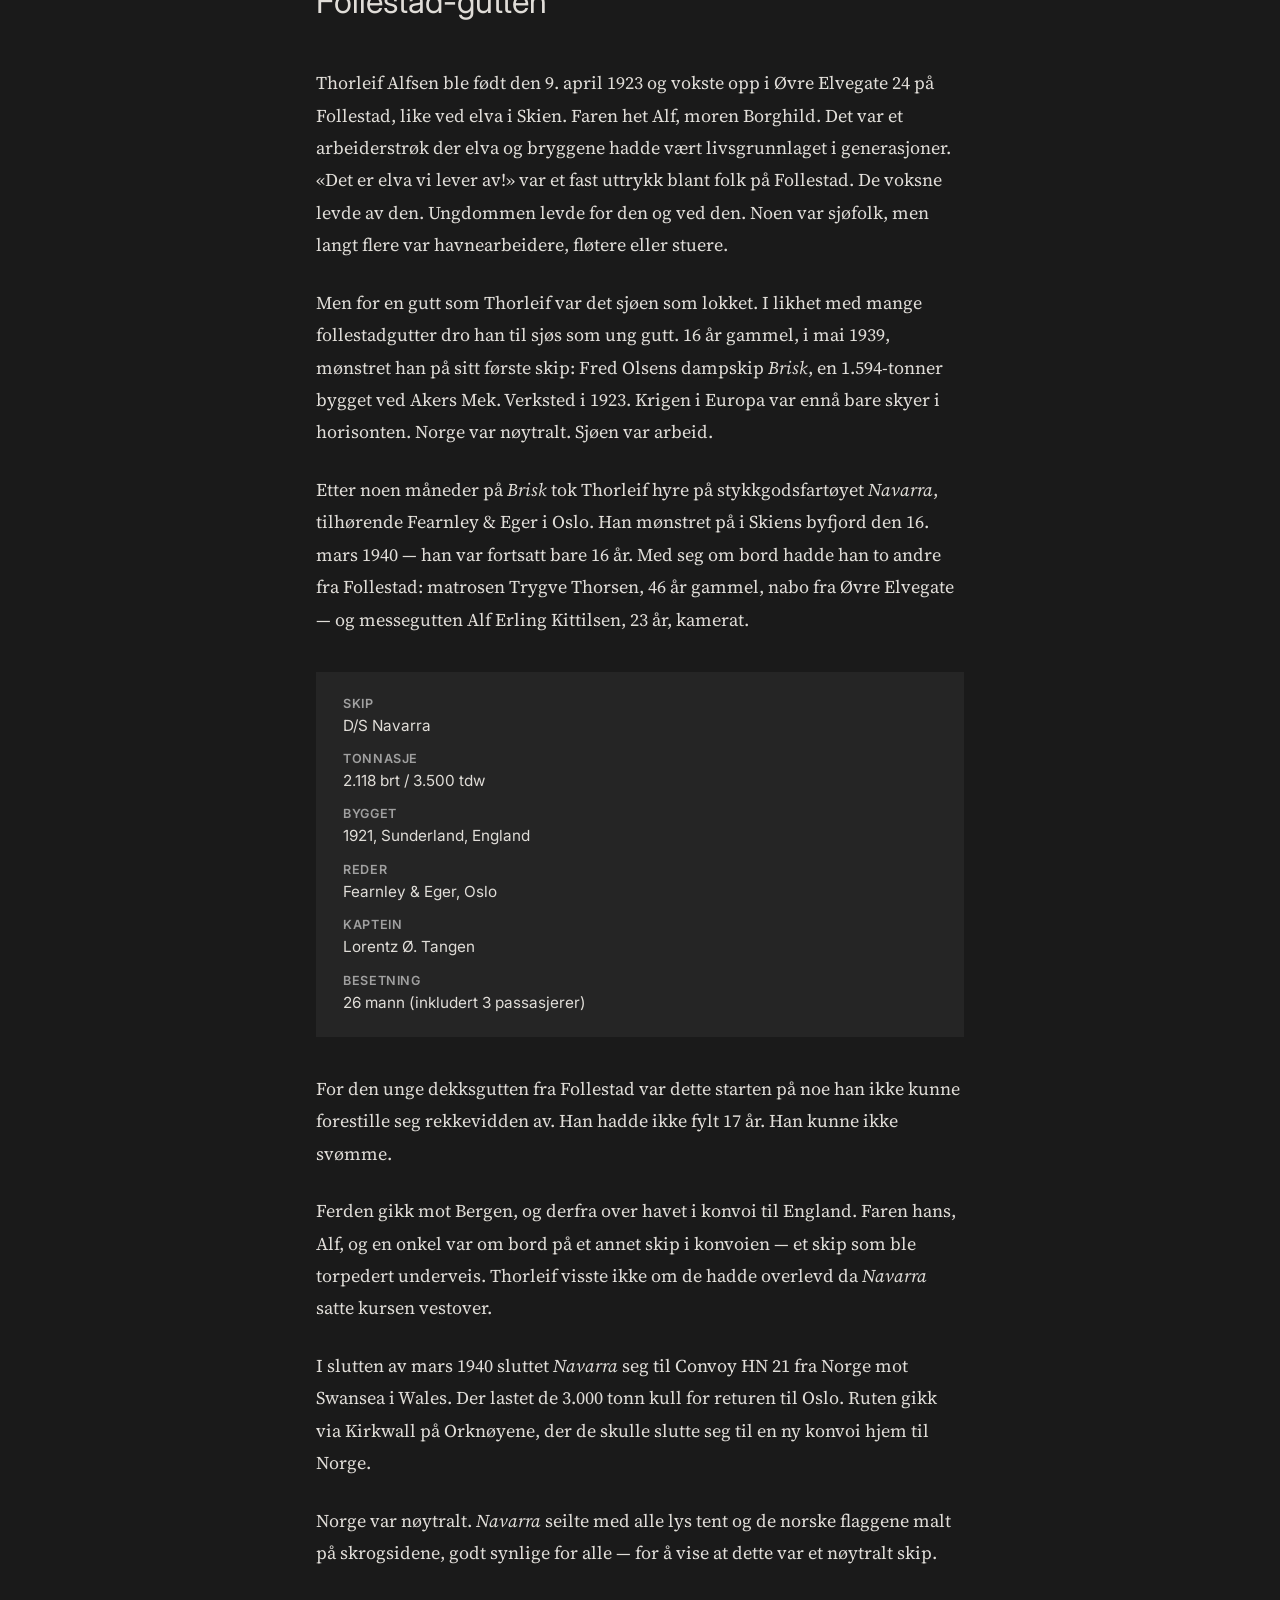
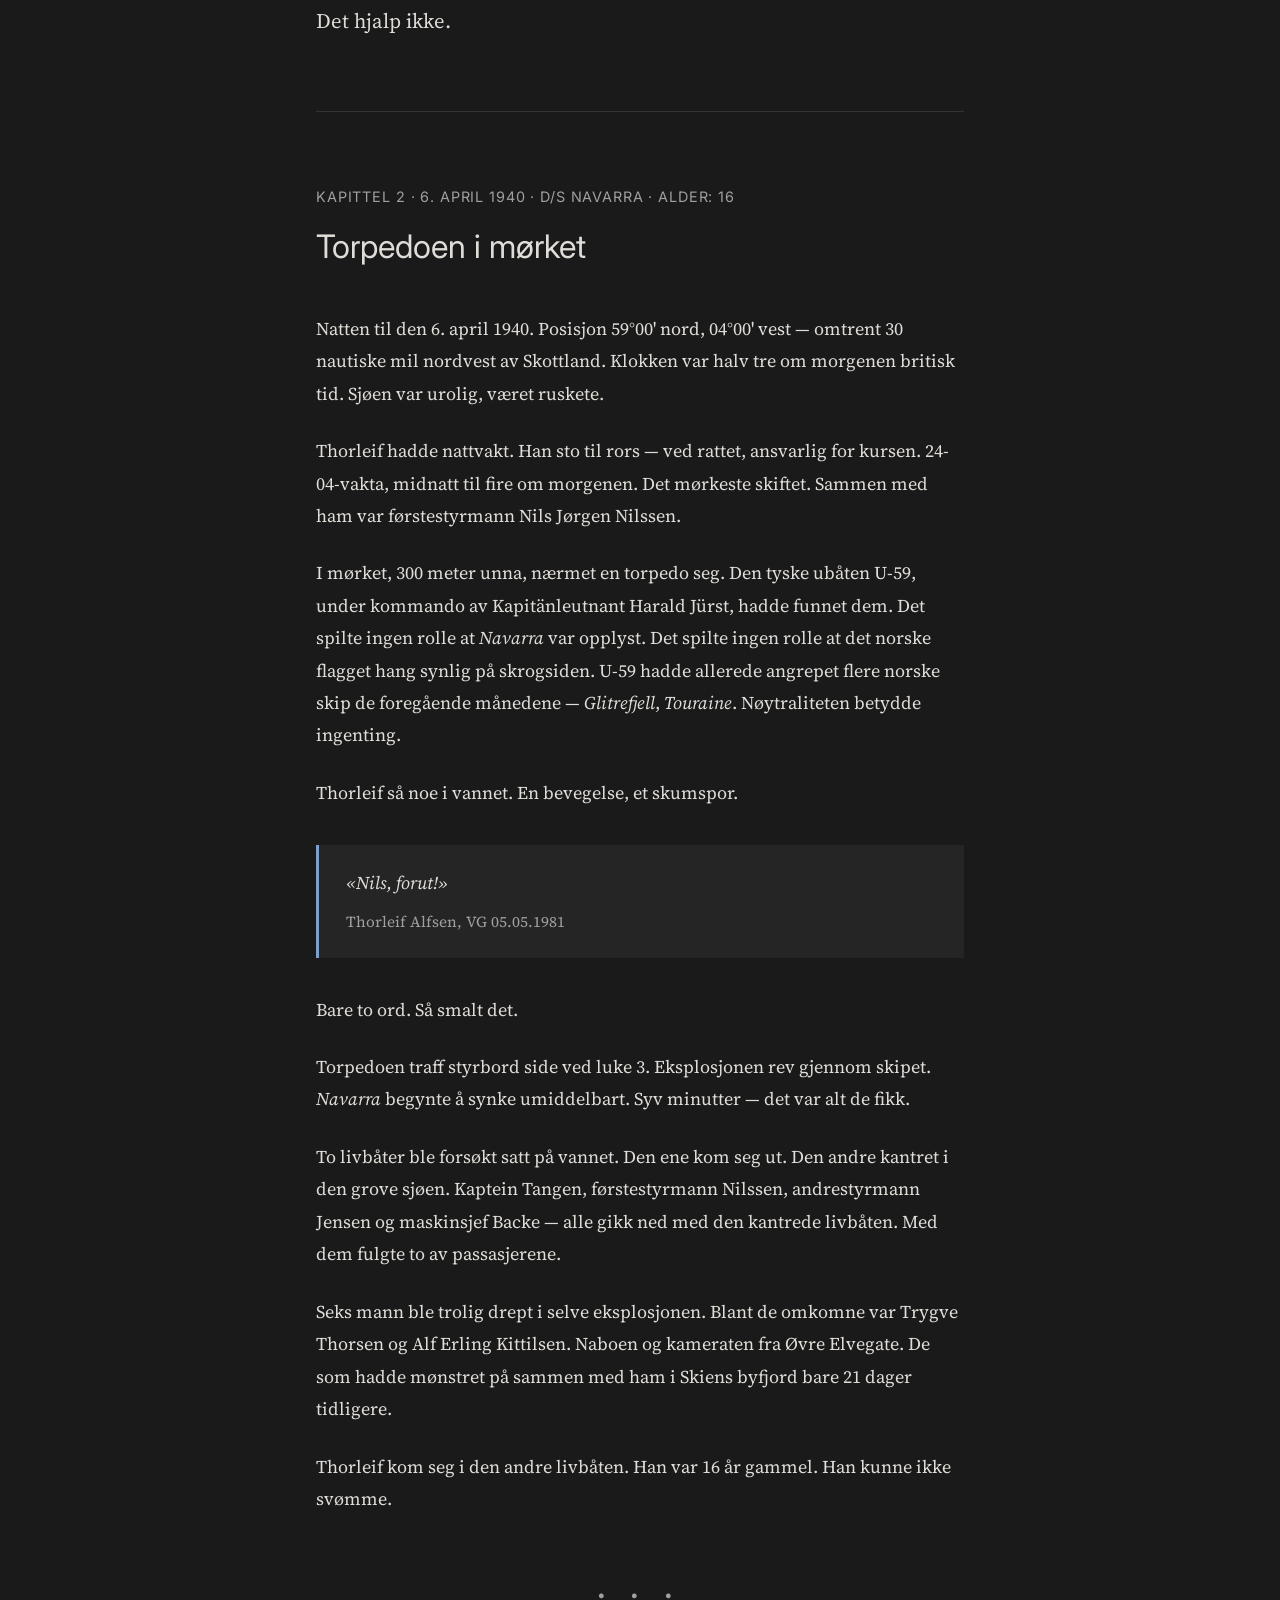
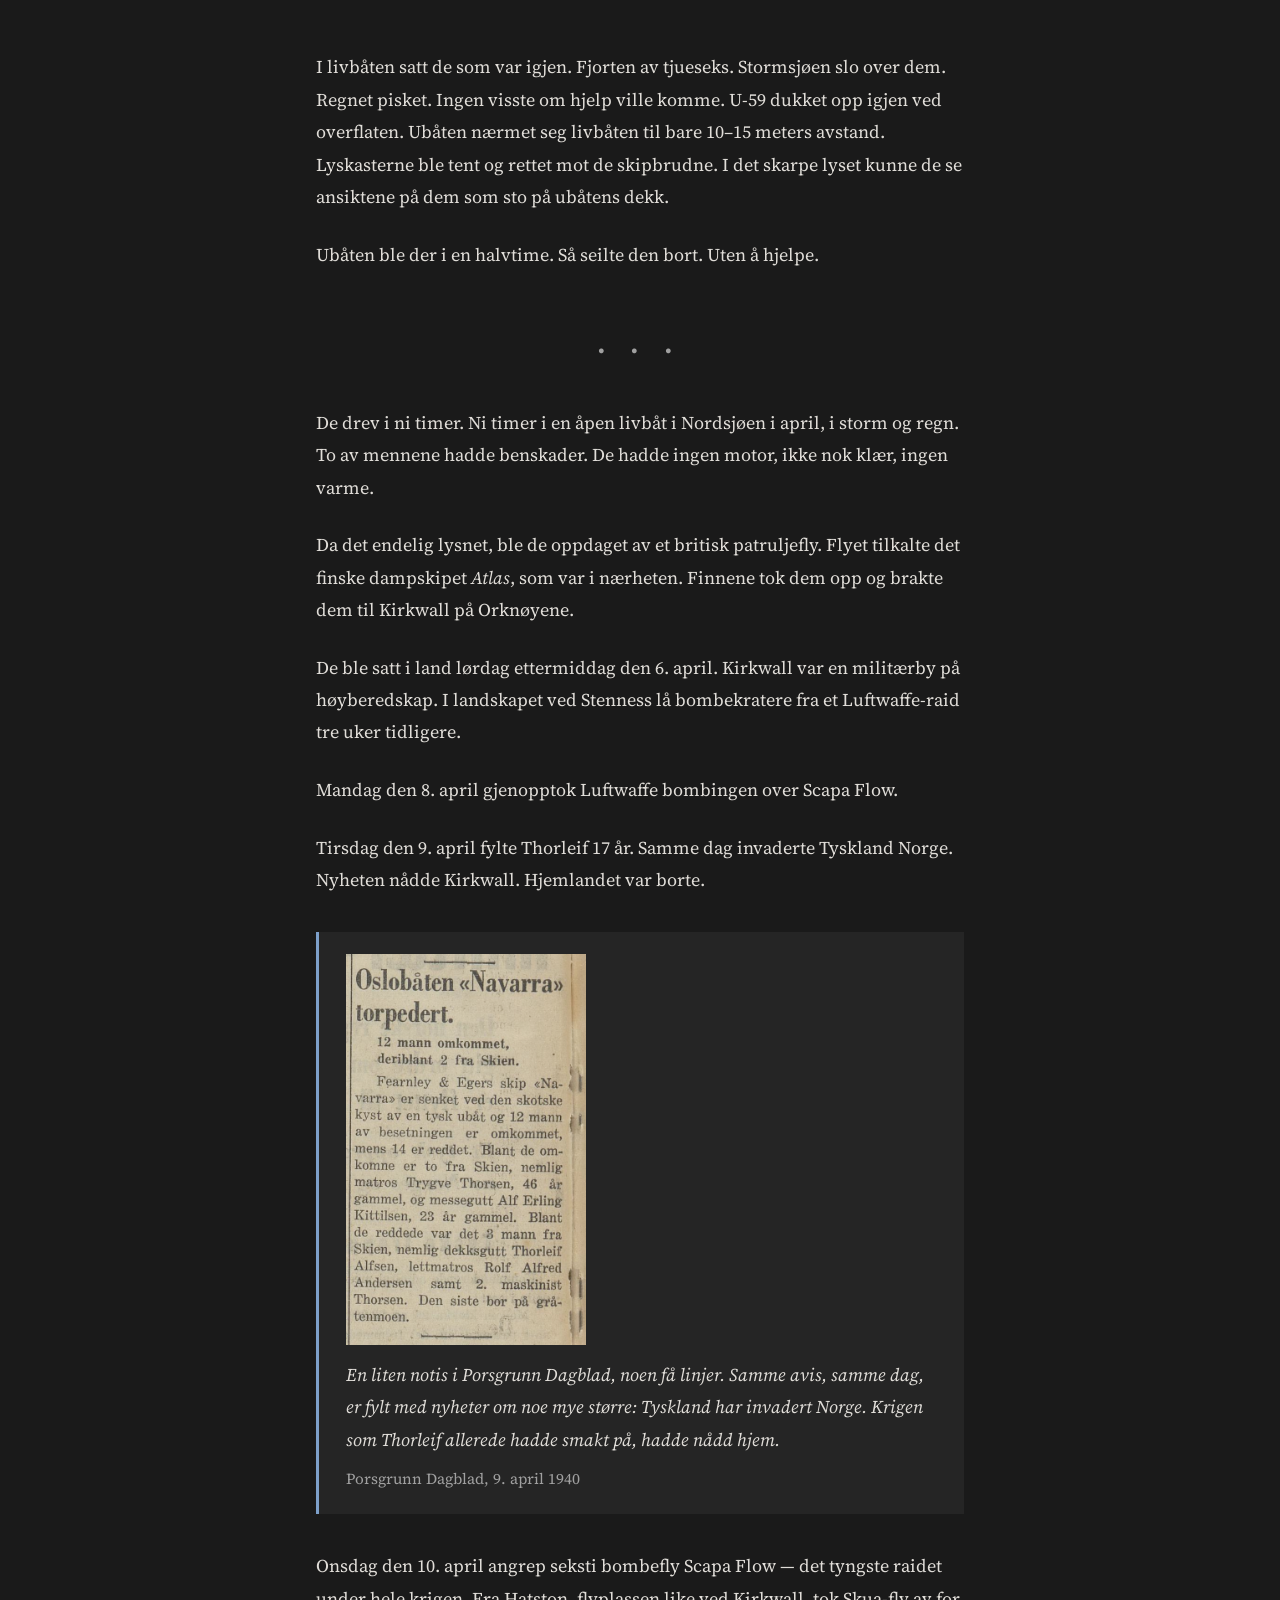
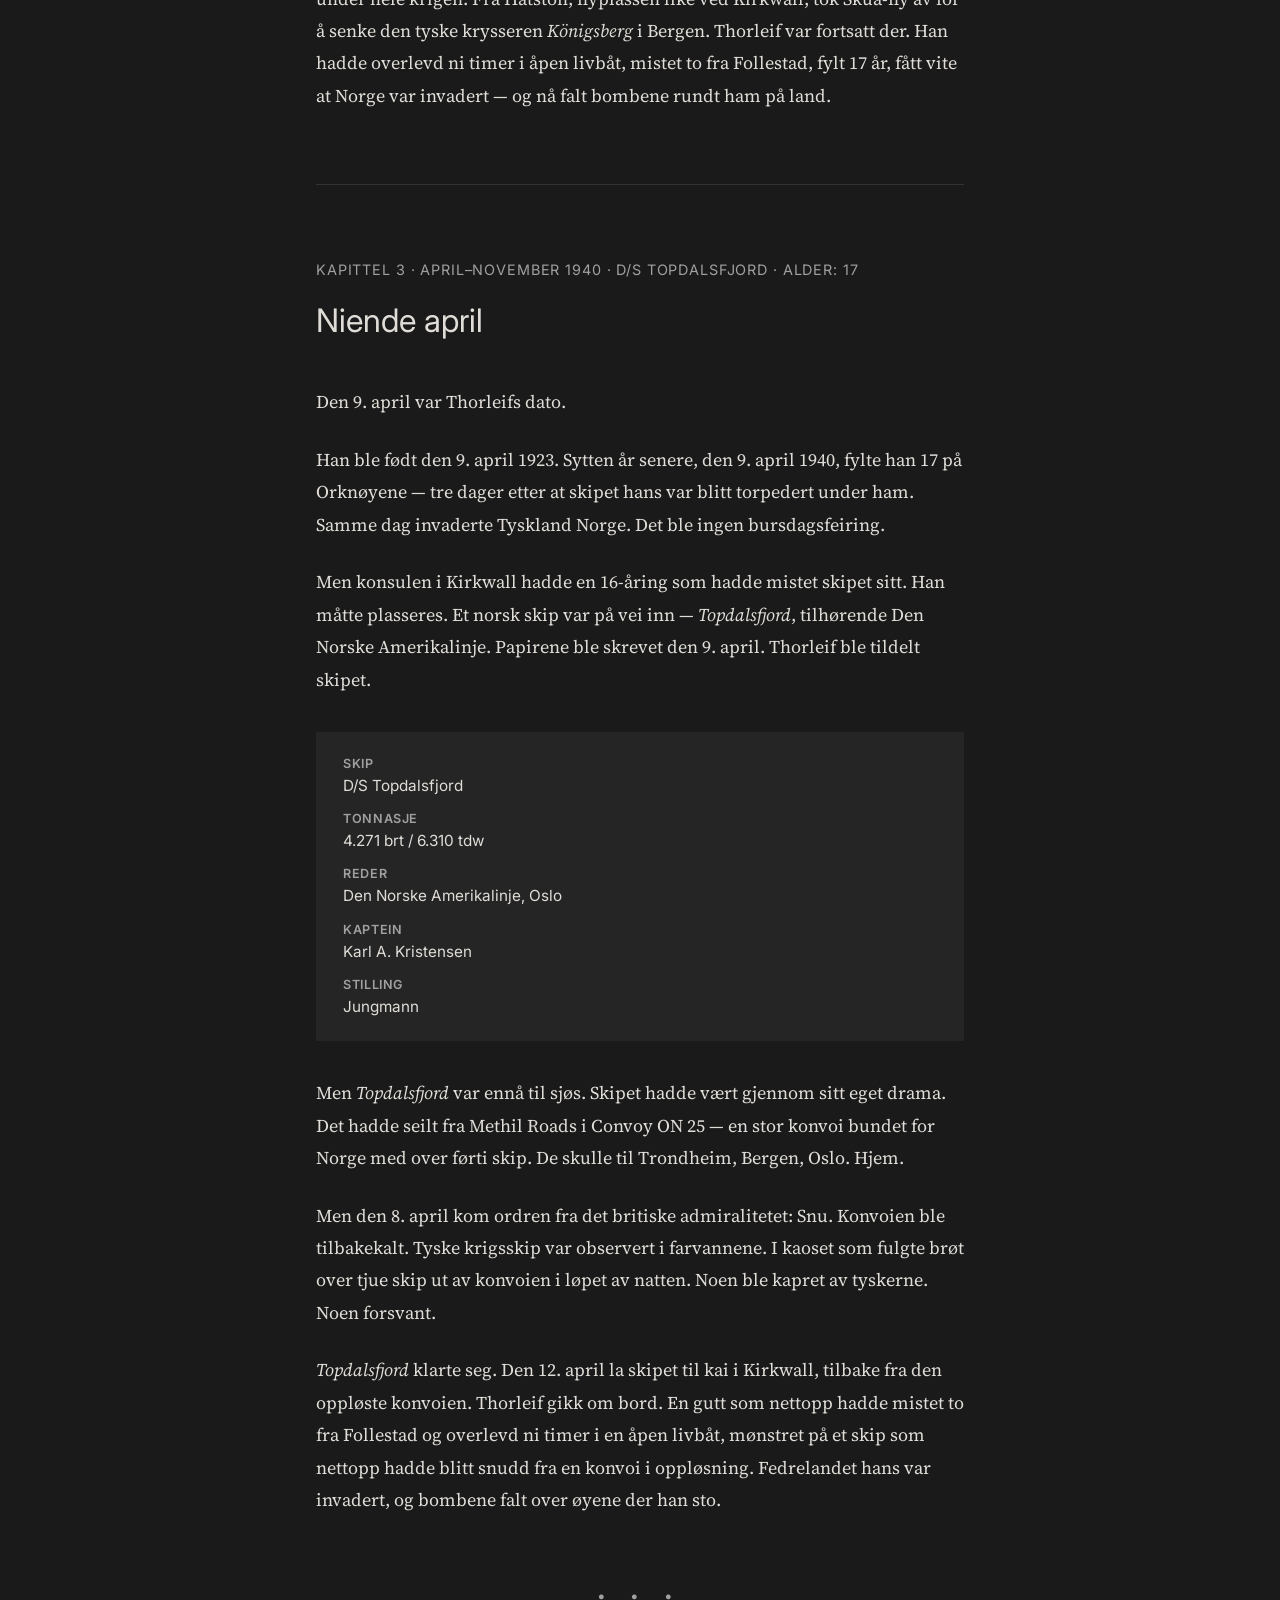
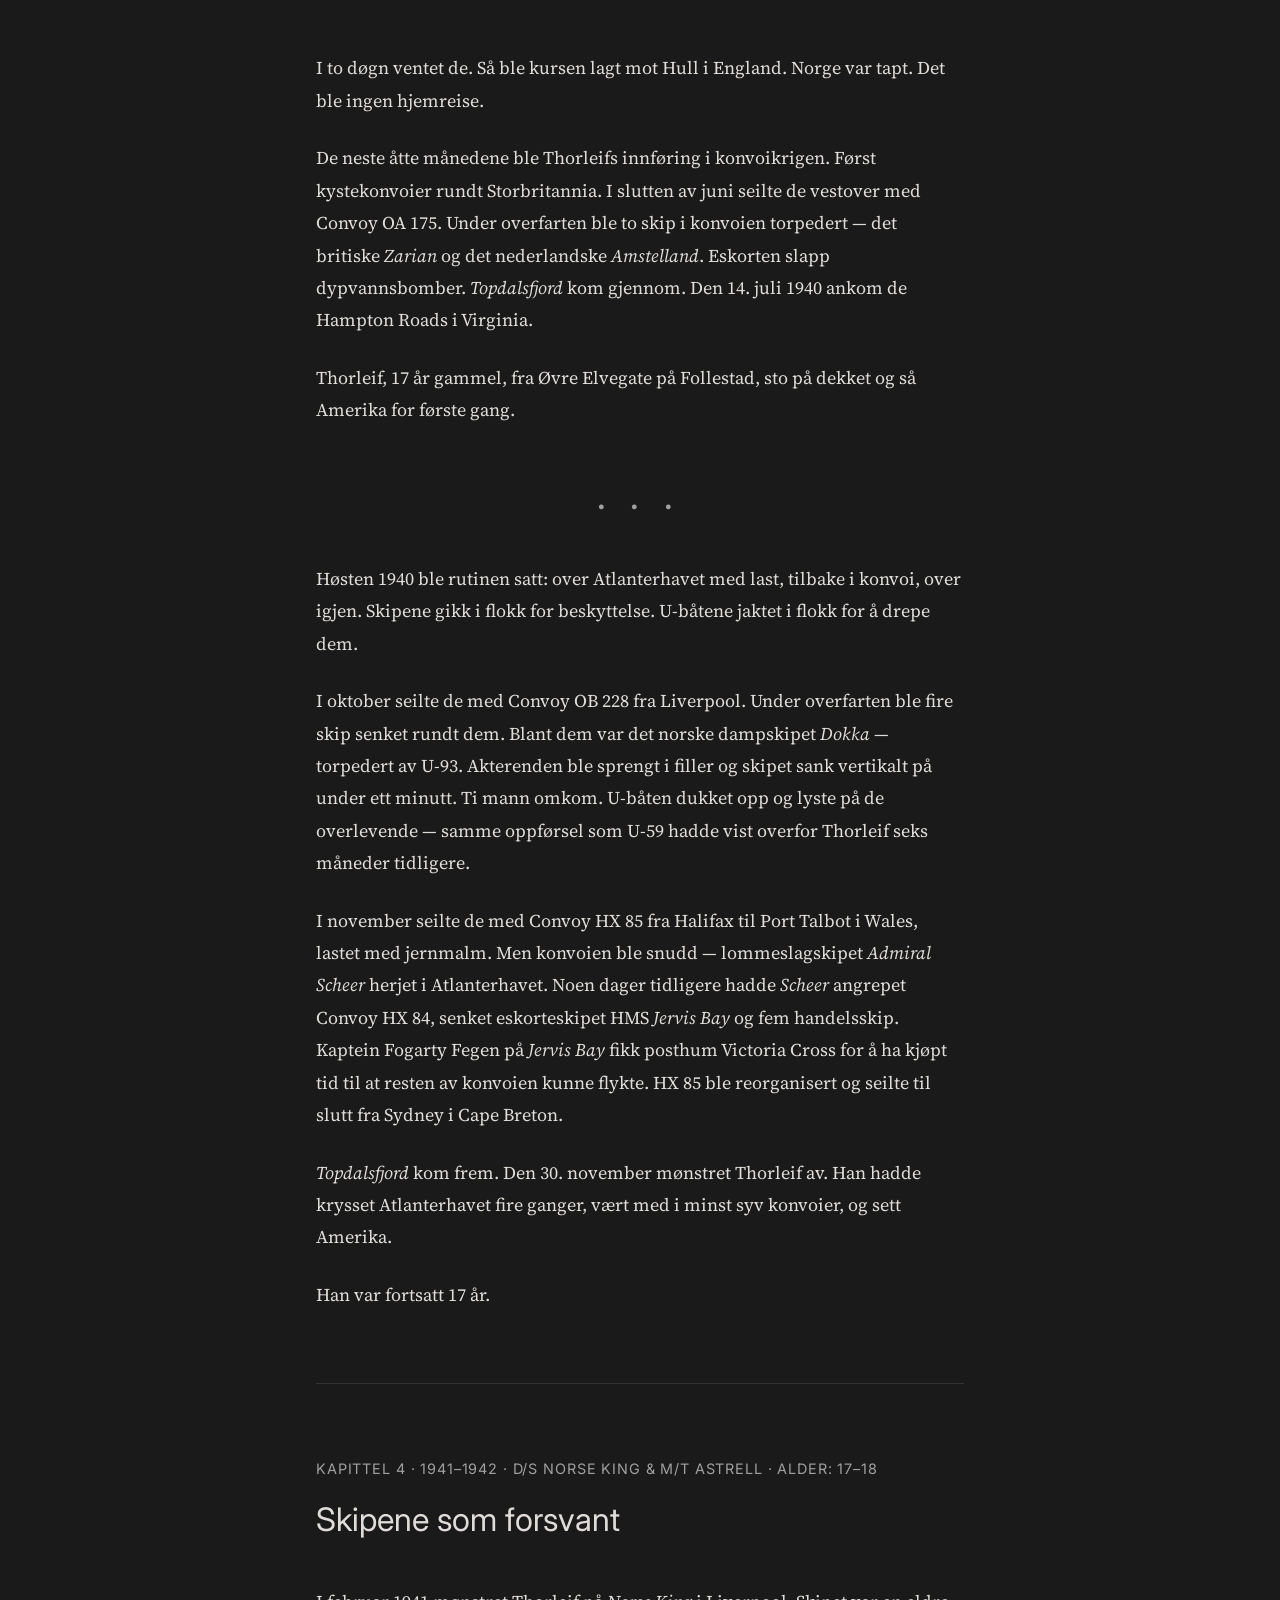
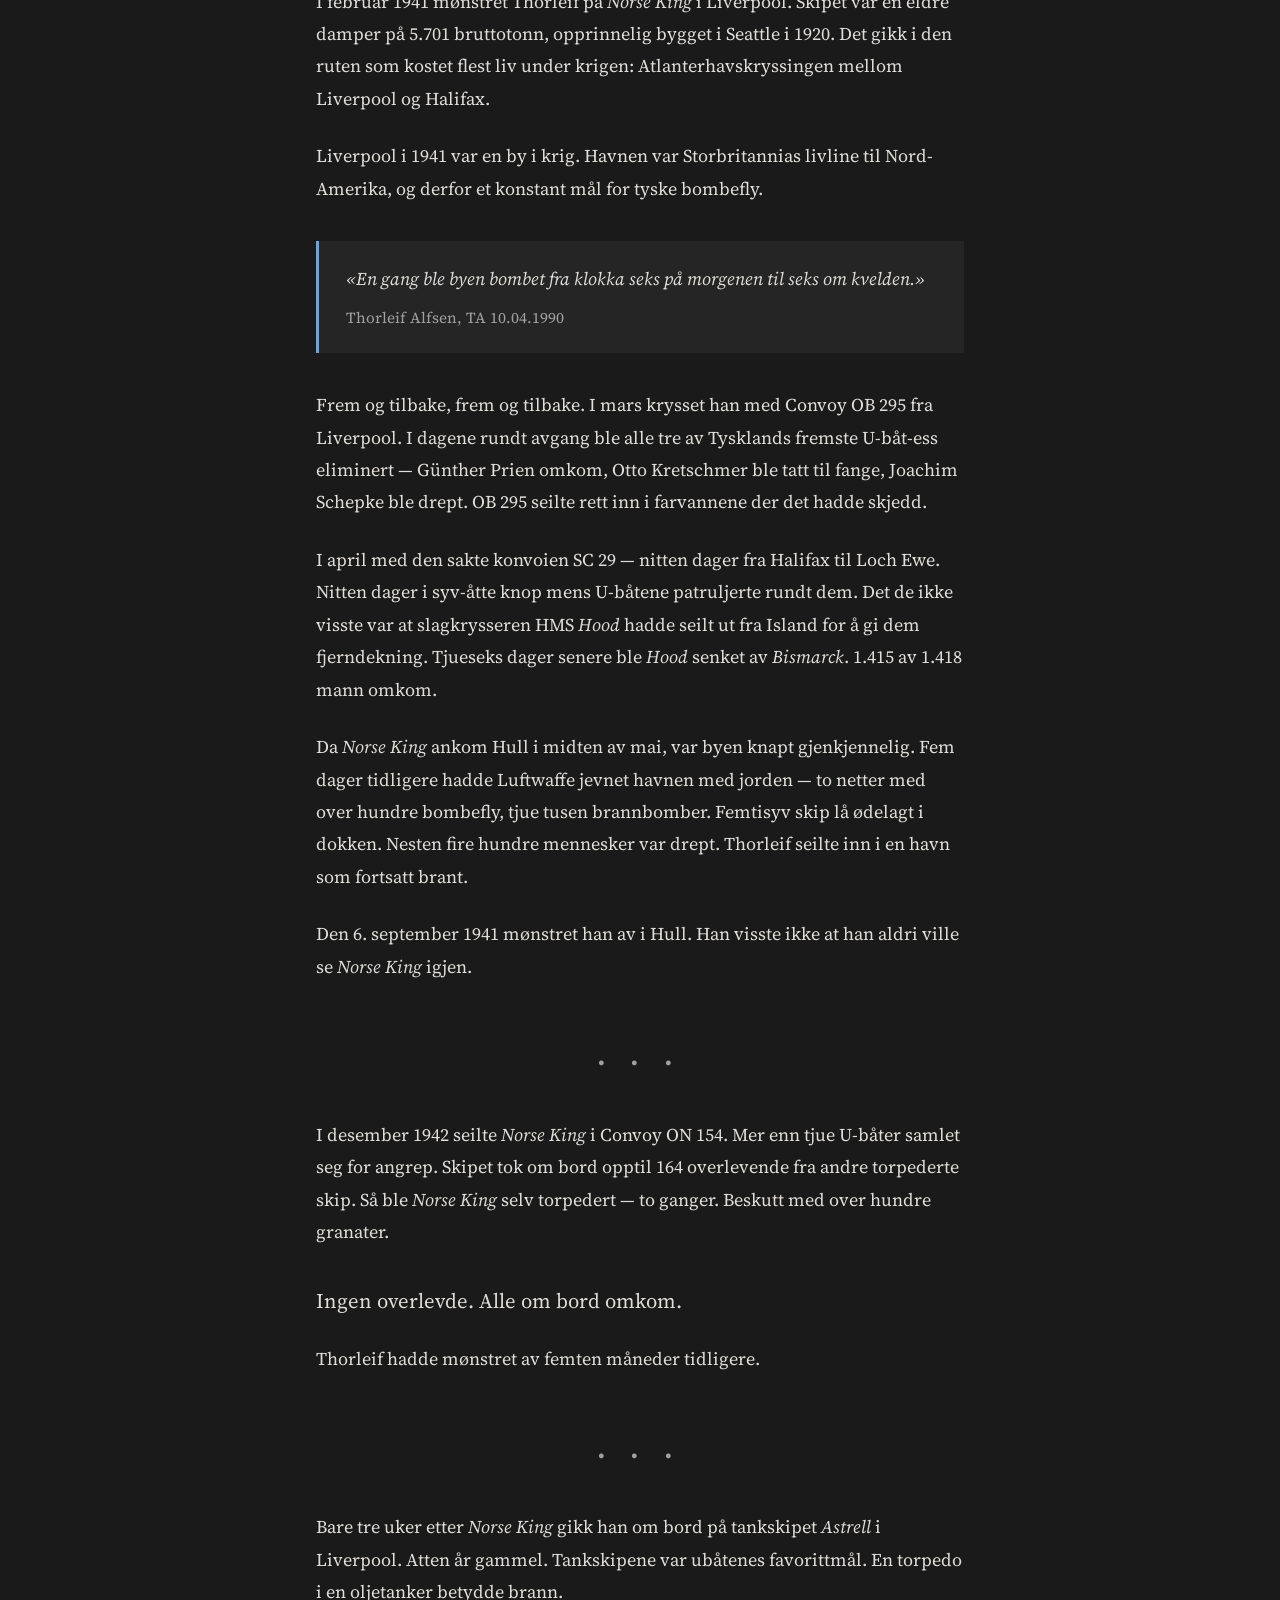
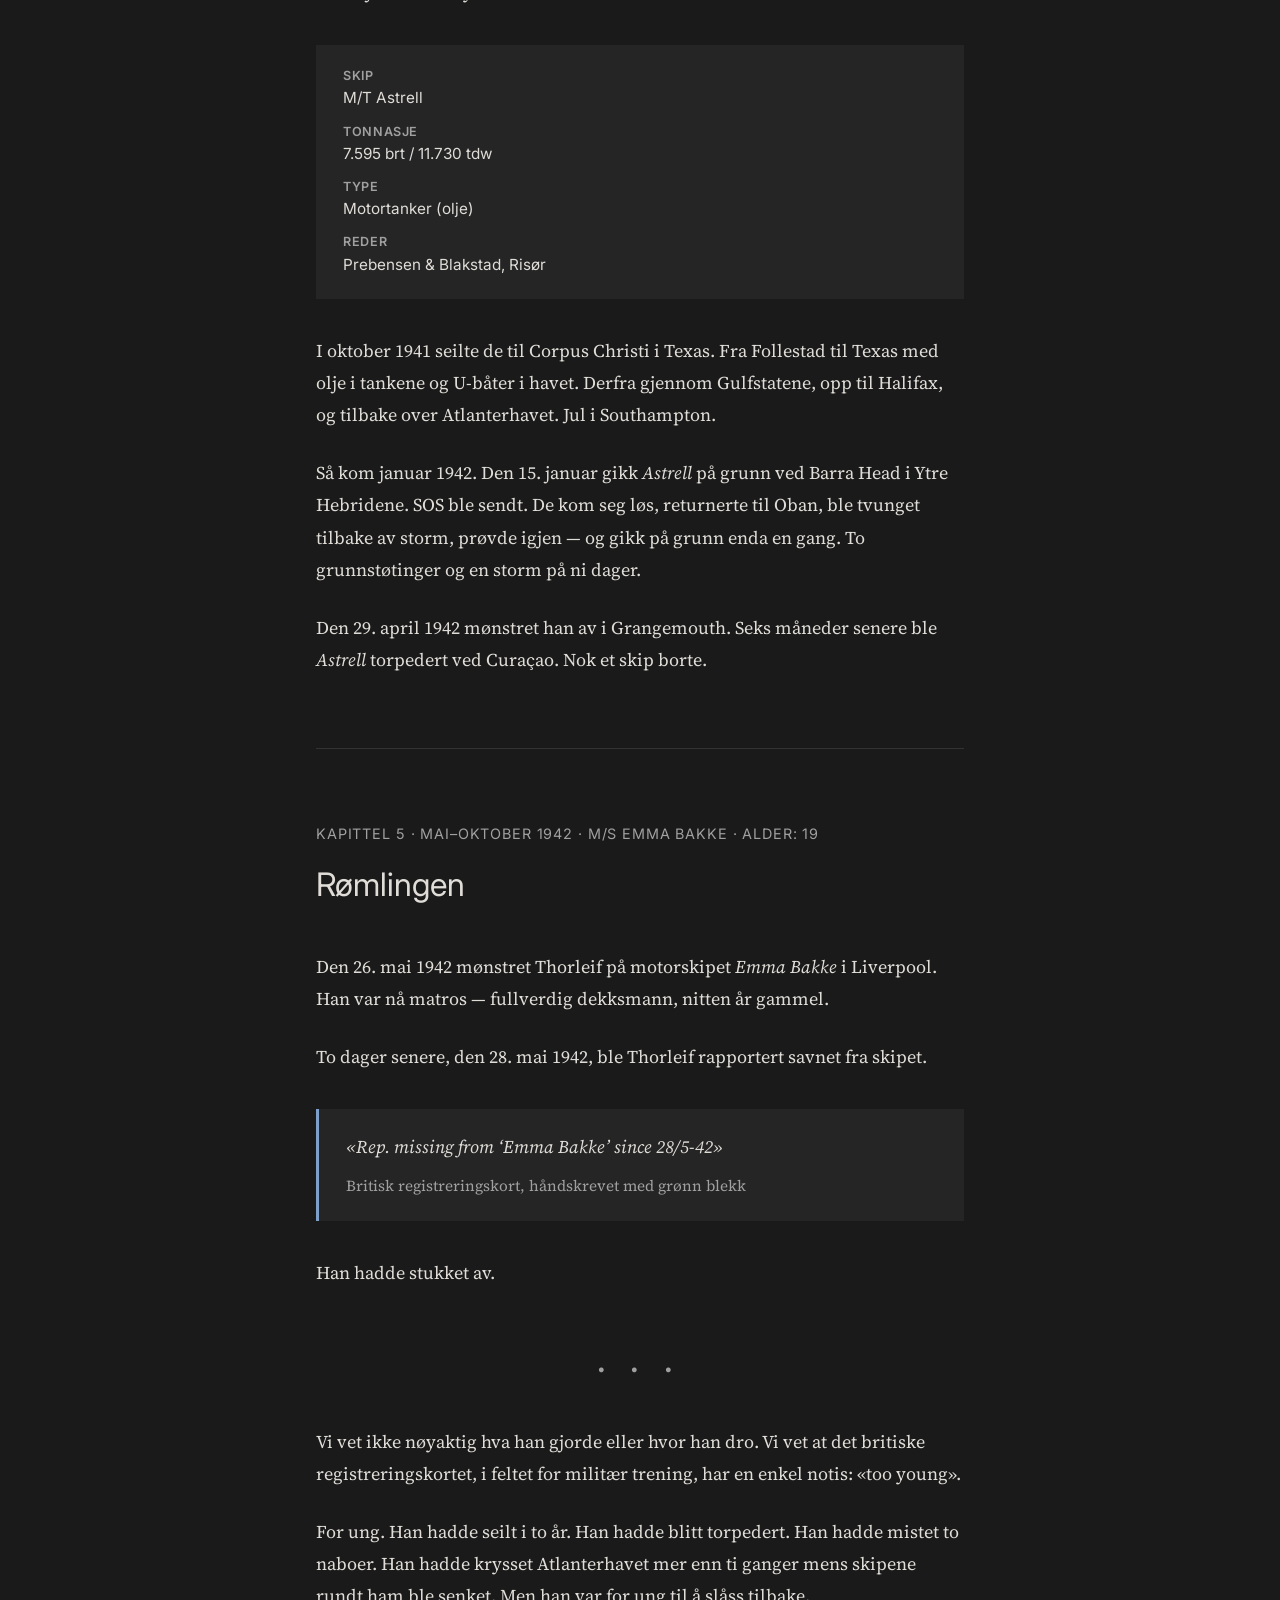
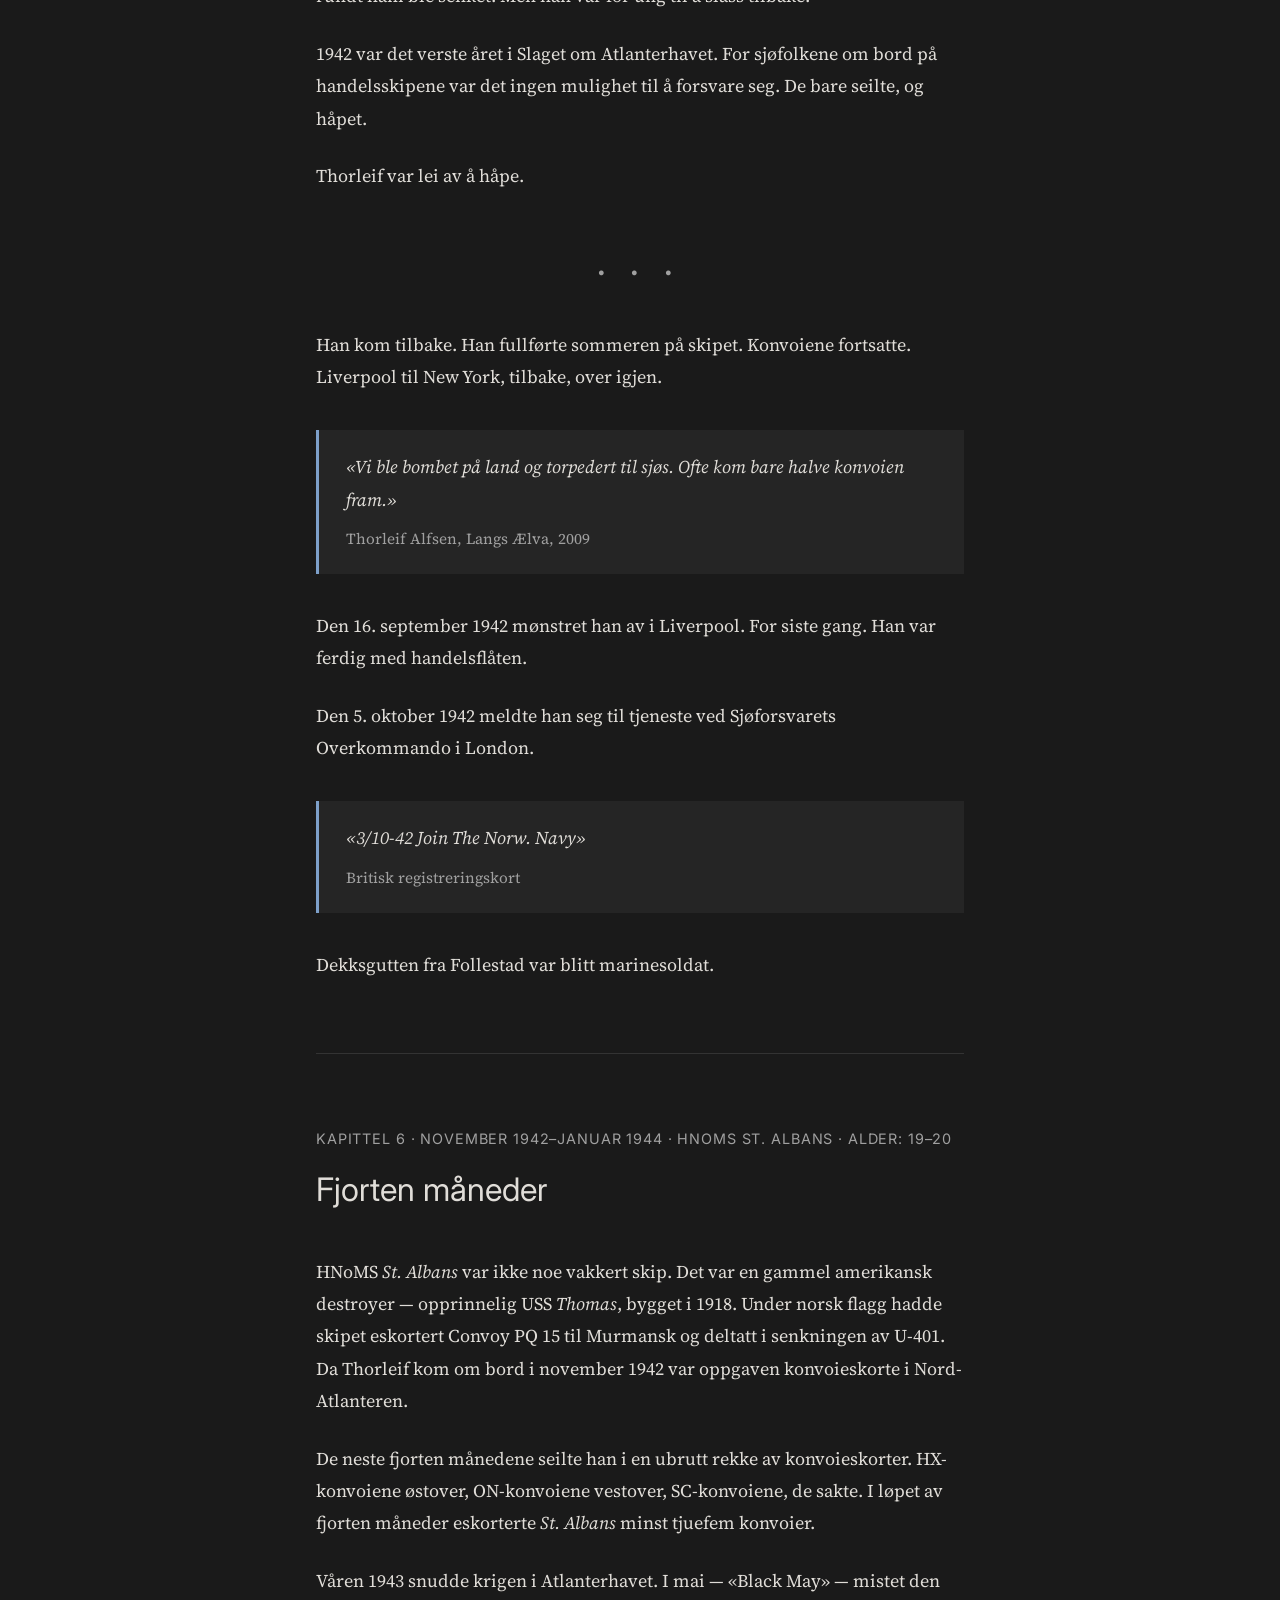
==== commit 90f4b80a: "Førstemaskinist → førstestyrmann Nils Jørgen Nilssen Nilssen var Chief Officer (førstestyrmann), ikk" ====
--- a/index.html
+++ b/index.html
@@ -112,7 +112,7 @@
 
   <p>Natten til den 6. april 1940. Posisjon 59&deg;00' nord, 04&deg;00' vest &mdash; omtrent 30 nautiske mil nordvest av Skottland. Klokken var halv tre om morgenen britisk tid. Sjøen var urolig, været ruskete.</p>
 
-  <p>Thorleif hadde nattvakt. Han sto til rors &mdash; ved rattet, ansvarlig for kursen. 24-04-vakta, midnatt til fire om morgenen. Det mørkeste skiftet. Sammen med ham var førstemaskinist Nils Jørgen.</p>
+  <p>Thorleif hadde nattvakt. Han sto til rors &mdash; ved rattet, ansvarlig for kursen. 24-04-vakta, midnatt til fire om morgenen. Det mørkeste skiftet. Sammen med ham var førstestyrmann Nils Jørgen Nilssen.</p>
 
   <p>I mørket, 300 meter unna, nærmet en torpedo seg. Den tyske ubåten U-59, under kommando av Kapitänleutnant Harald Jürst, hadde funnet dem. Det spilte ingen rolle at <em>Navarra</em> var opplyst. Det spilte ingen rolle at det norske flagget hang synlig på skrogsiden. U-59 hadde allerede angrepet flere norske skip de foregående månedene &mdash; <em>Glitrefjell</em>, <em>Touraine</em>. Nøytraliteten betydde ingenting.</p>
 
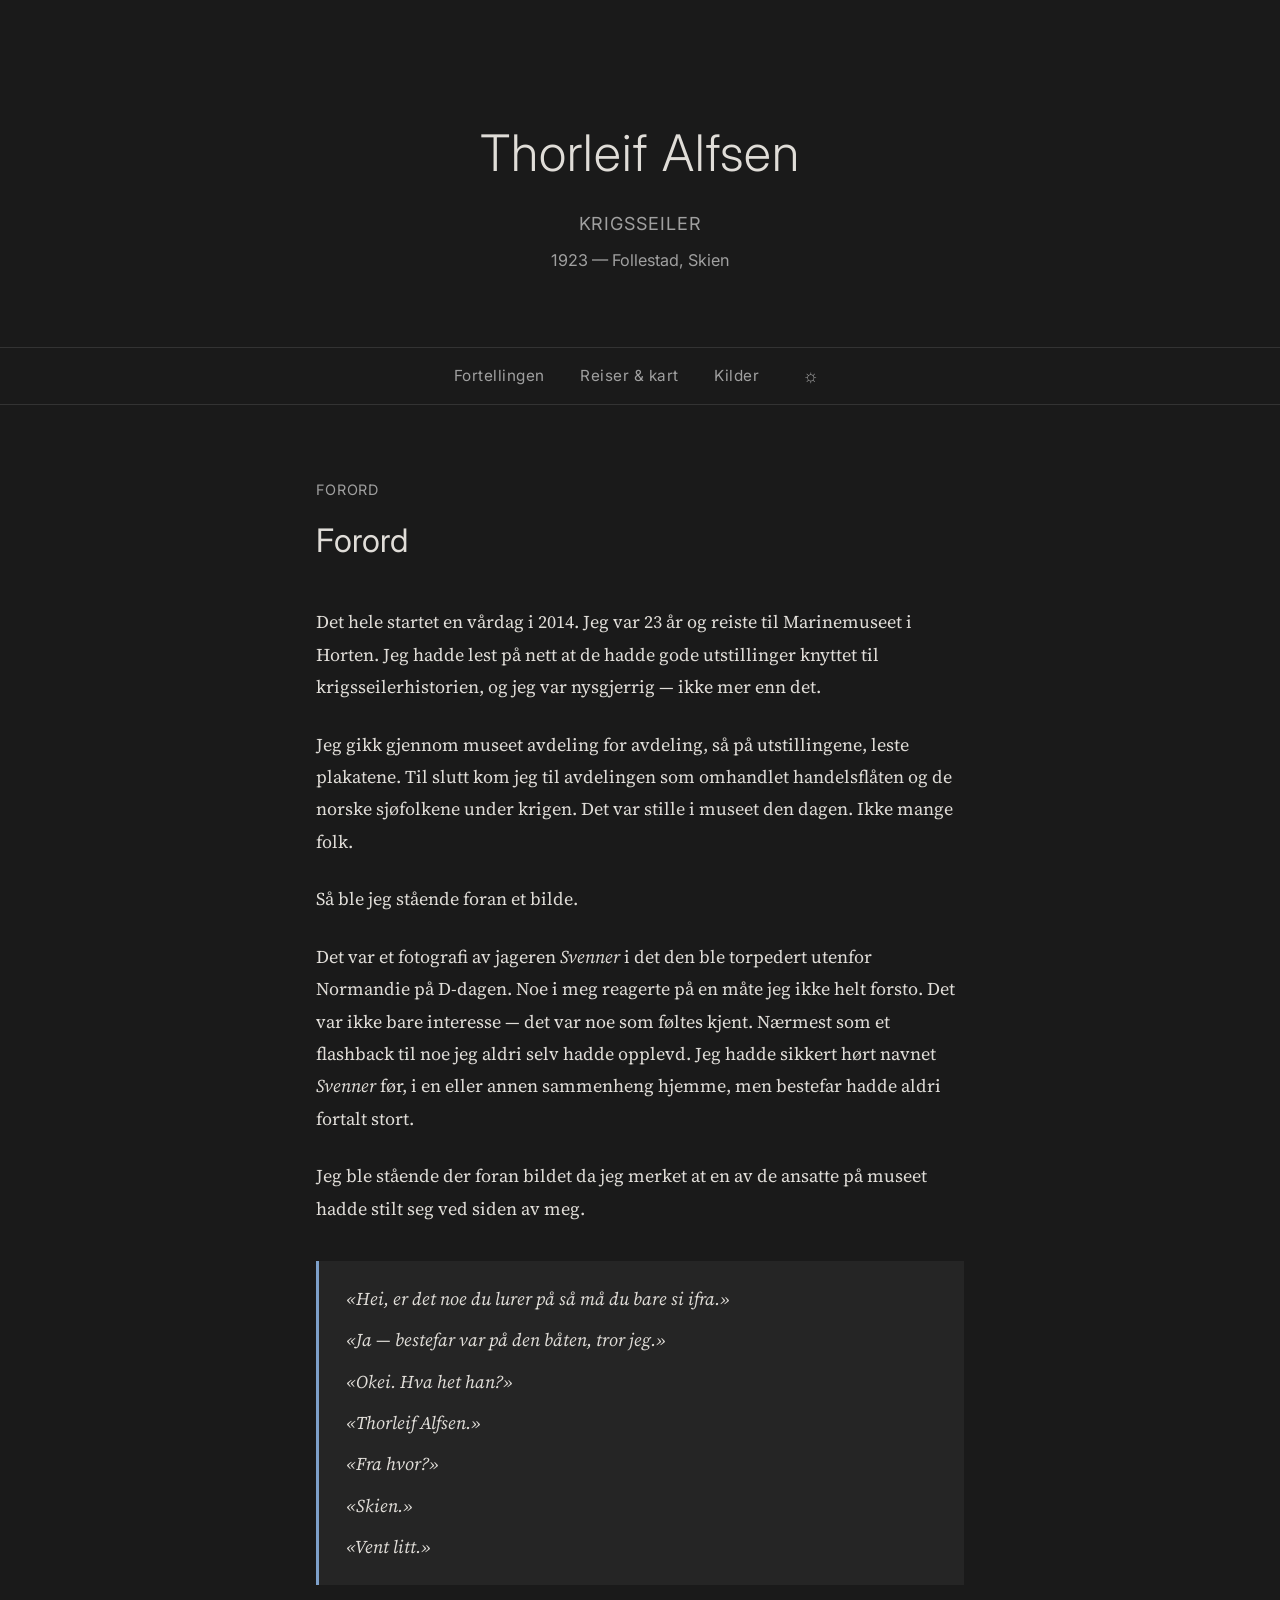
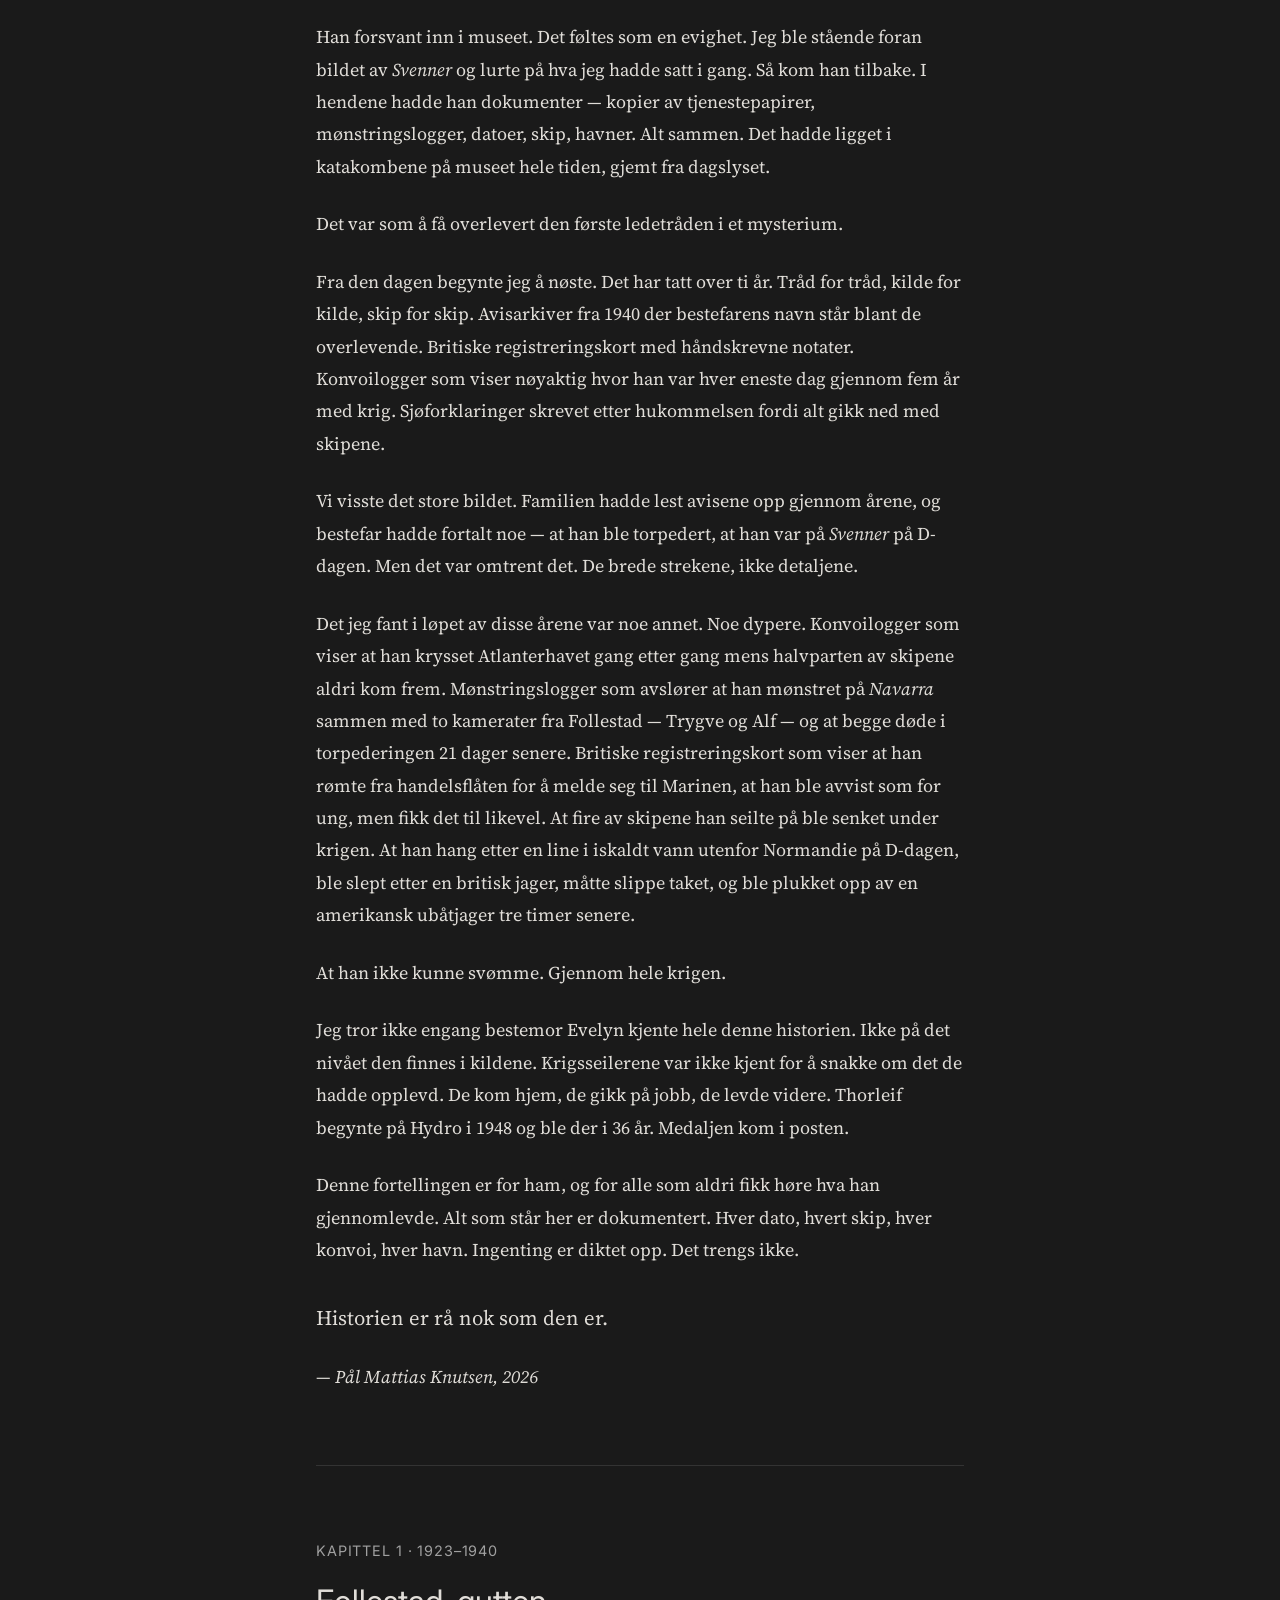
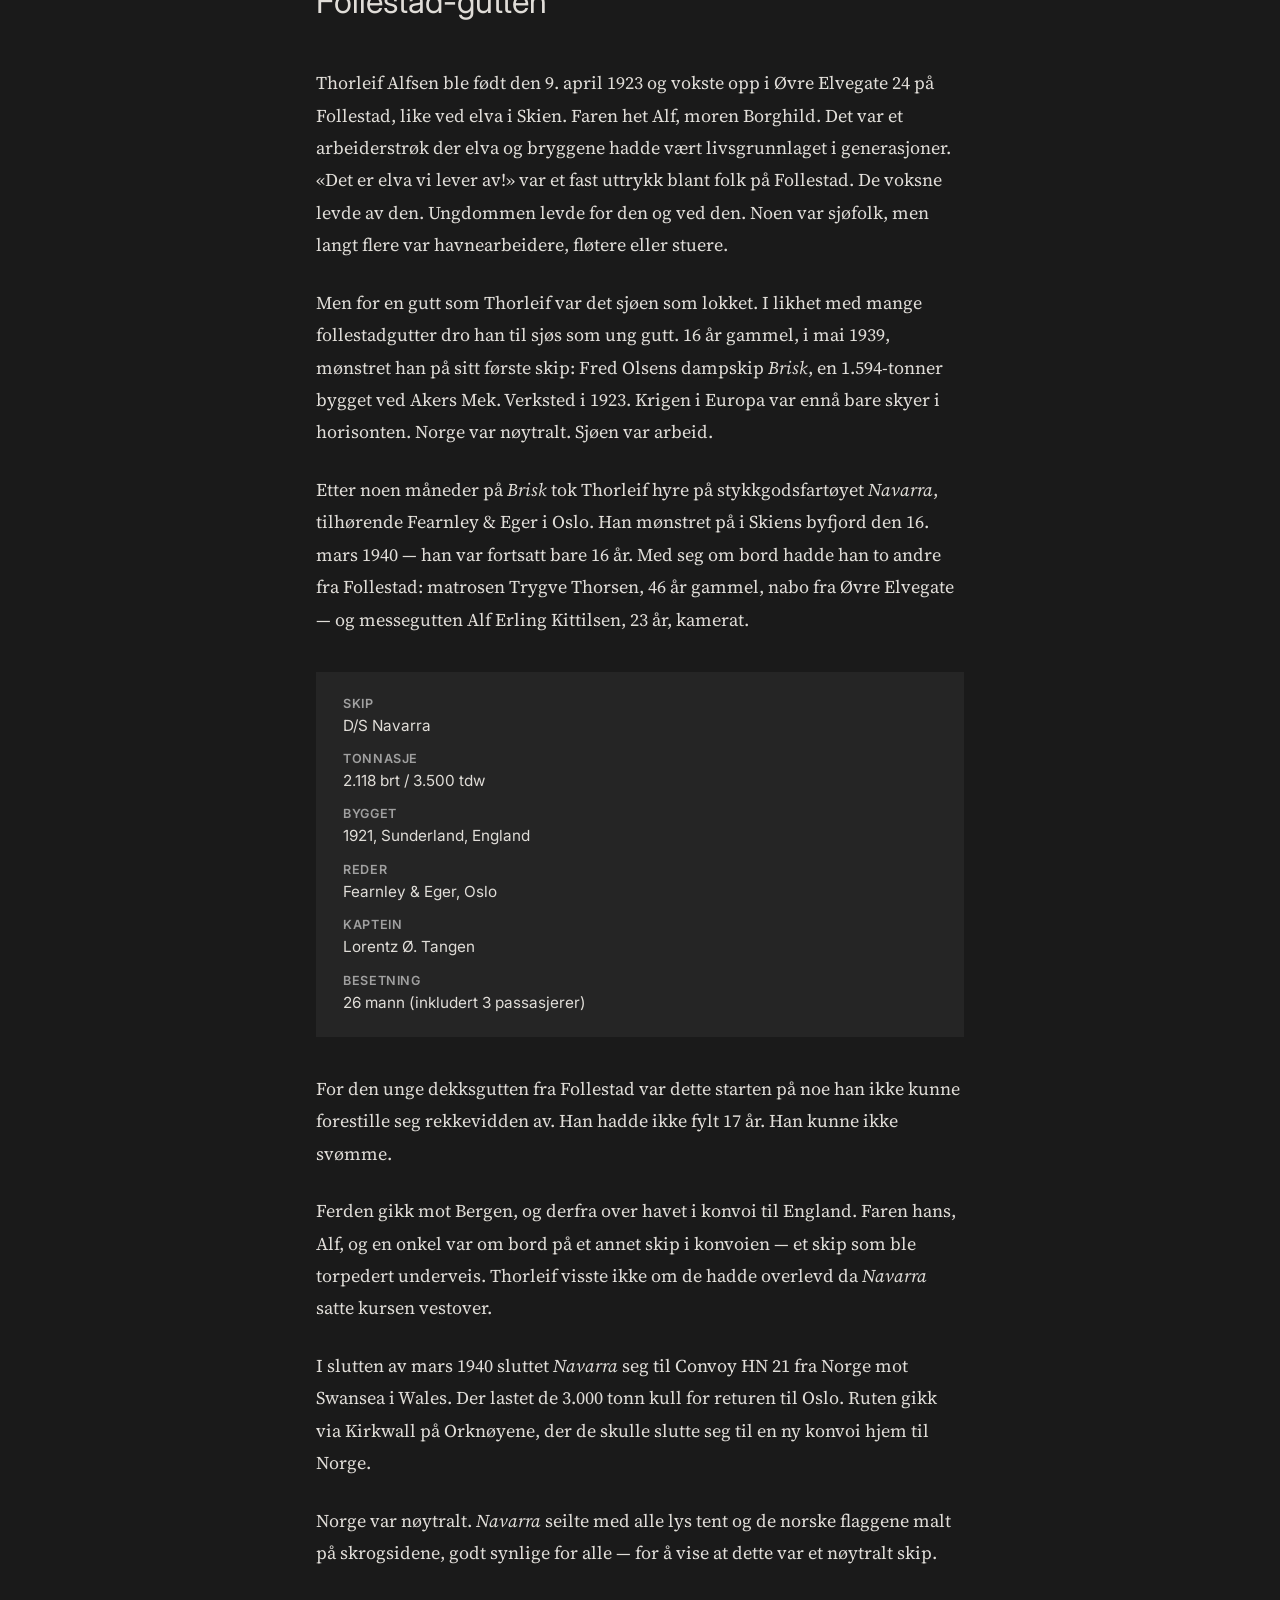
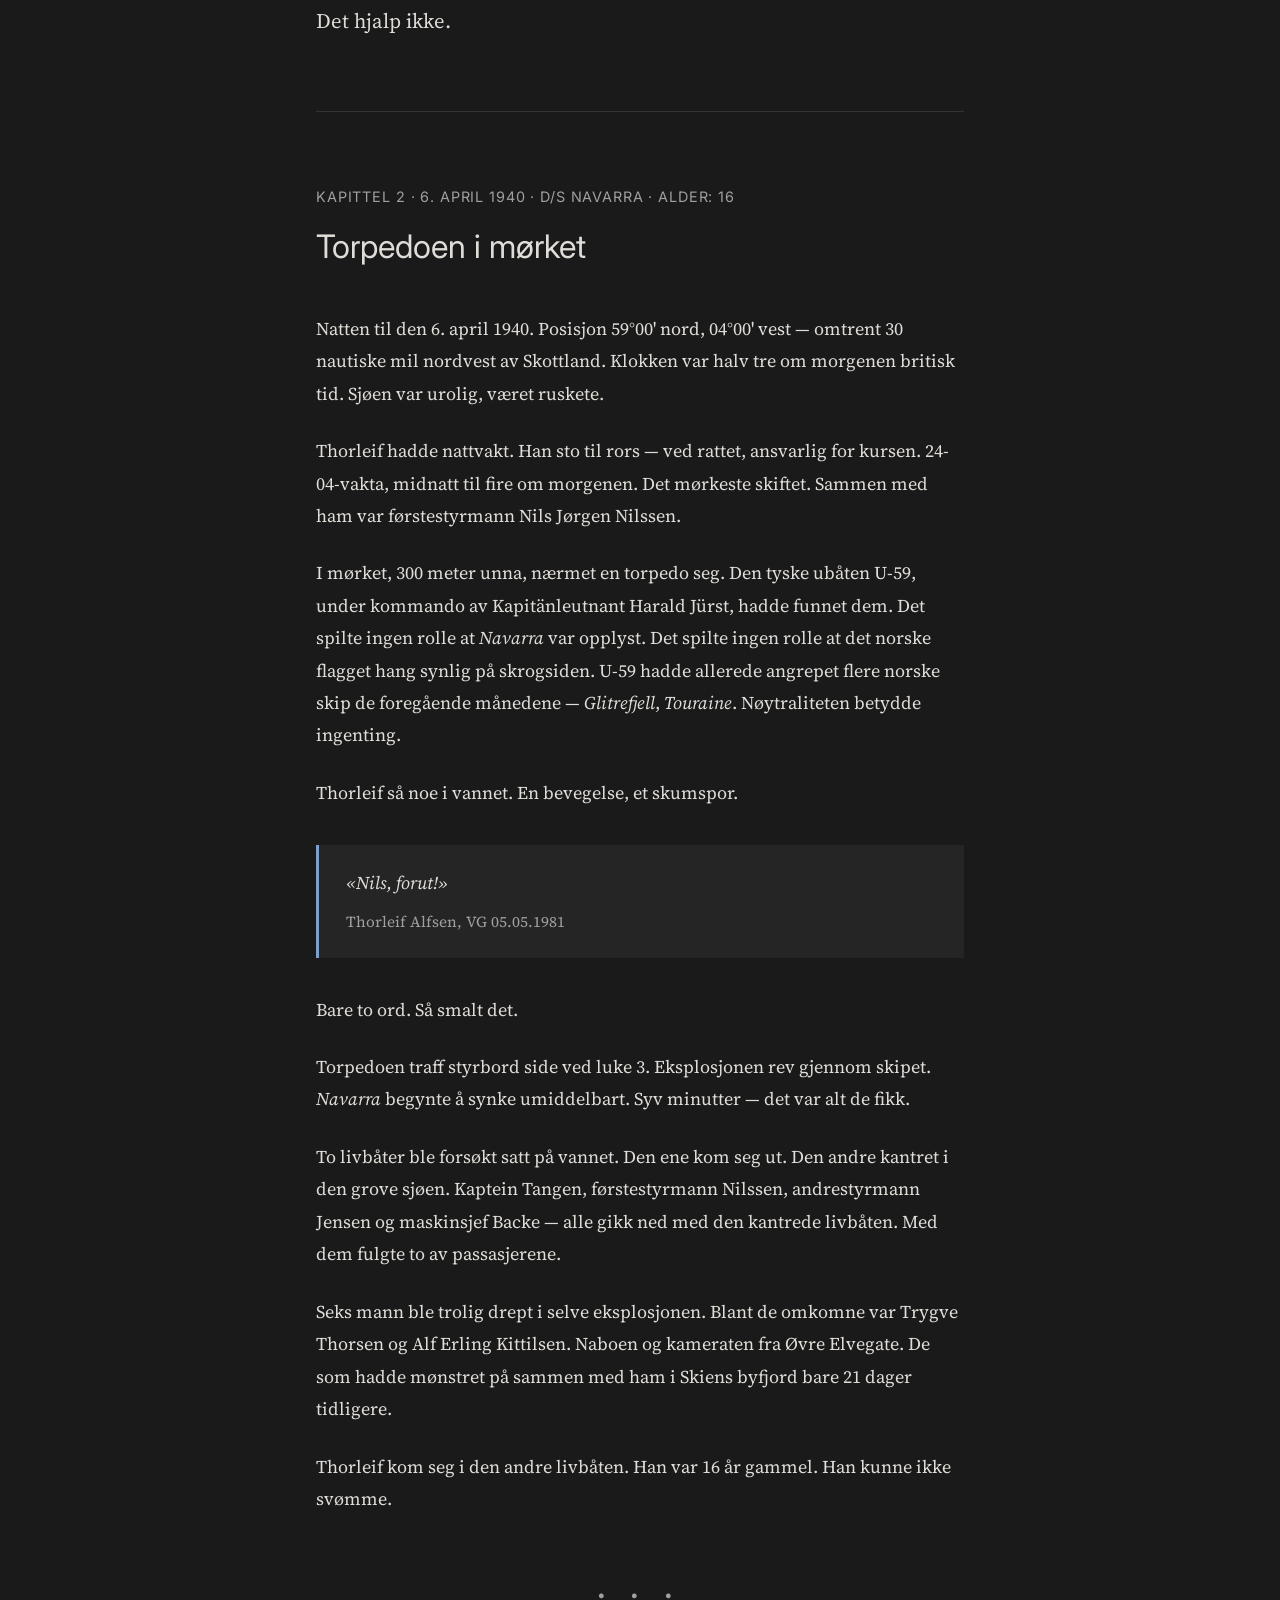
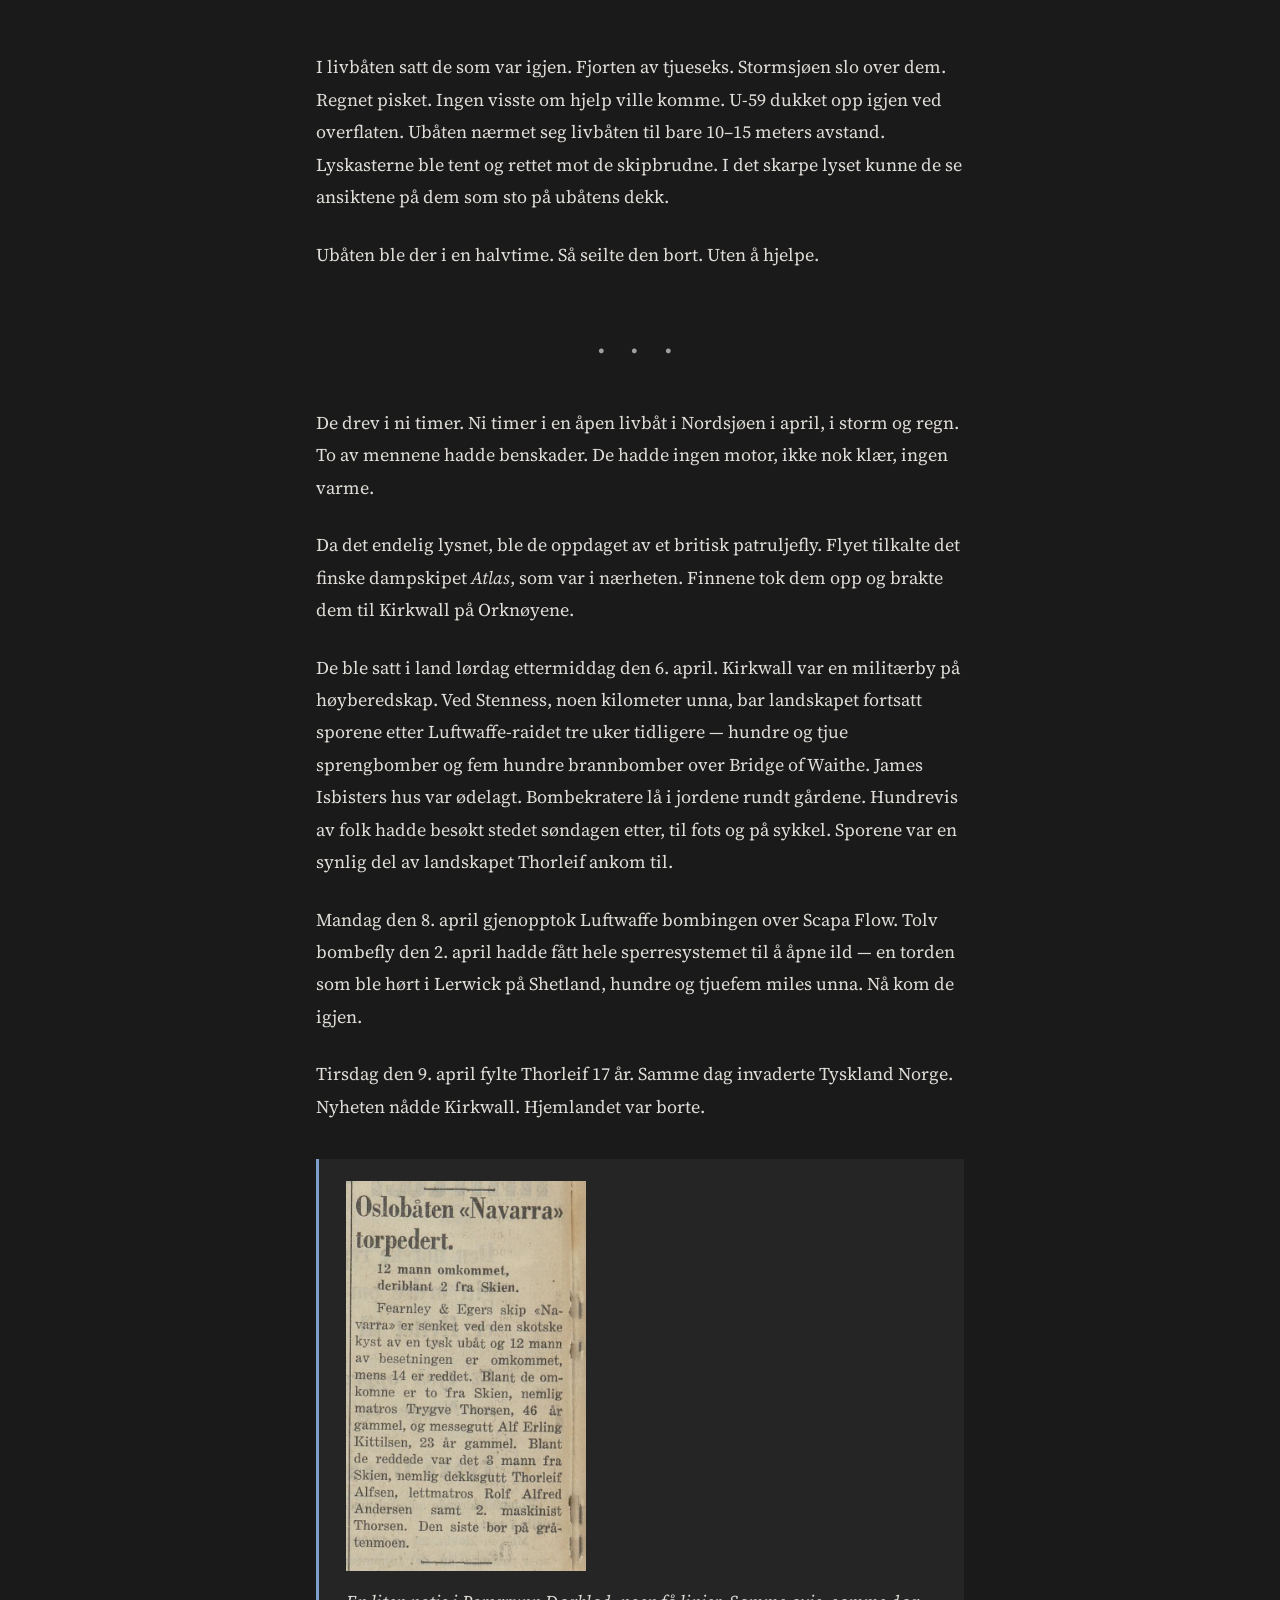
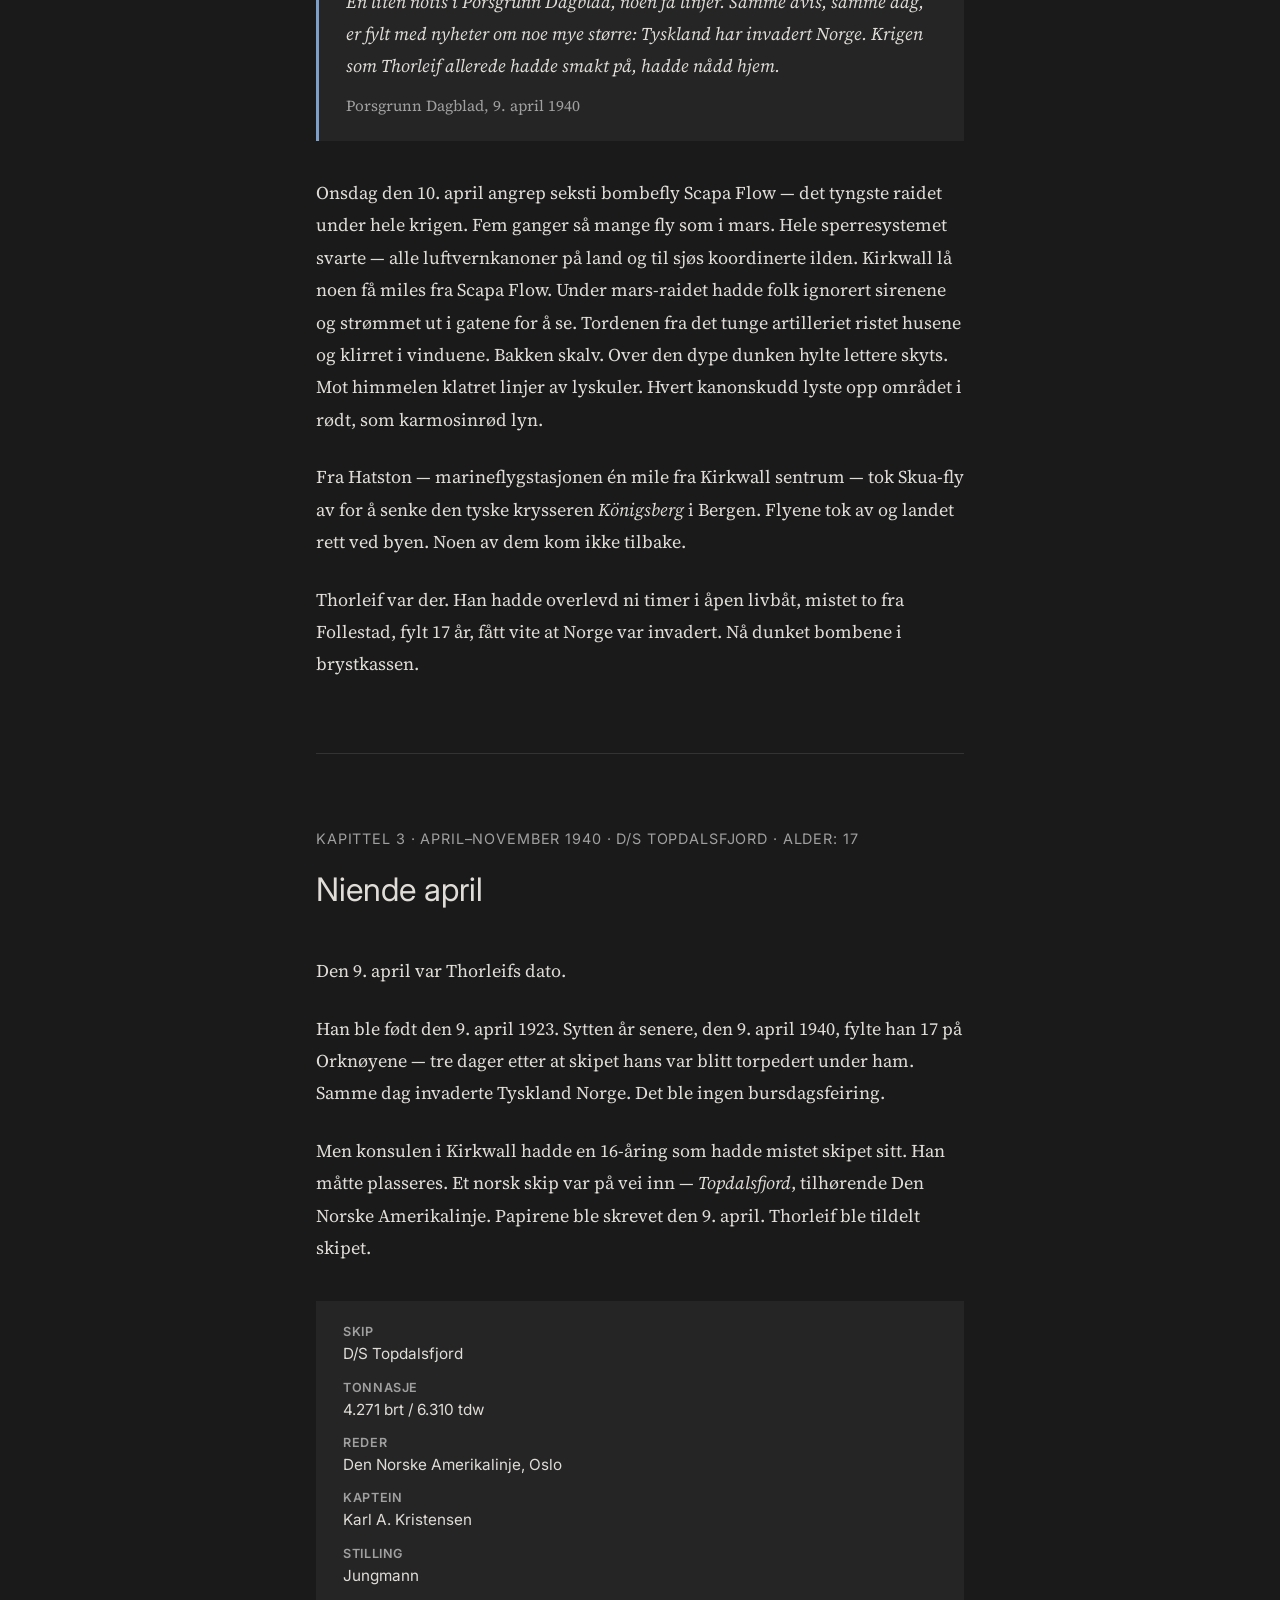
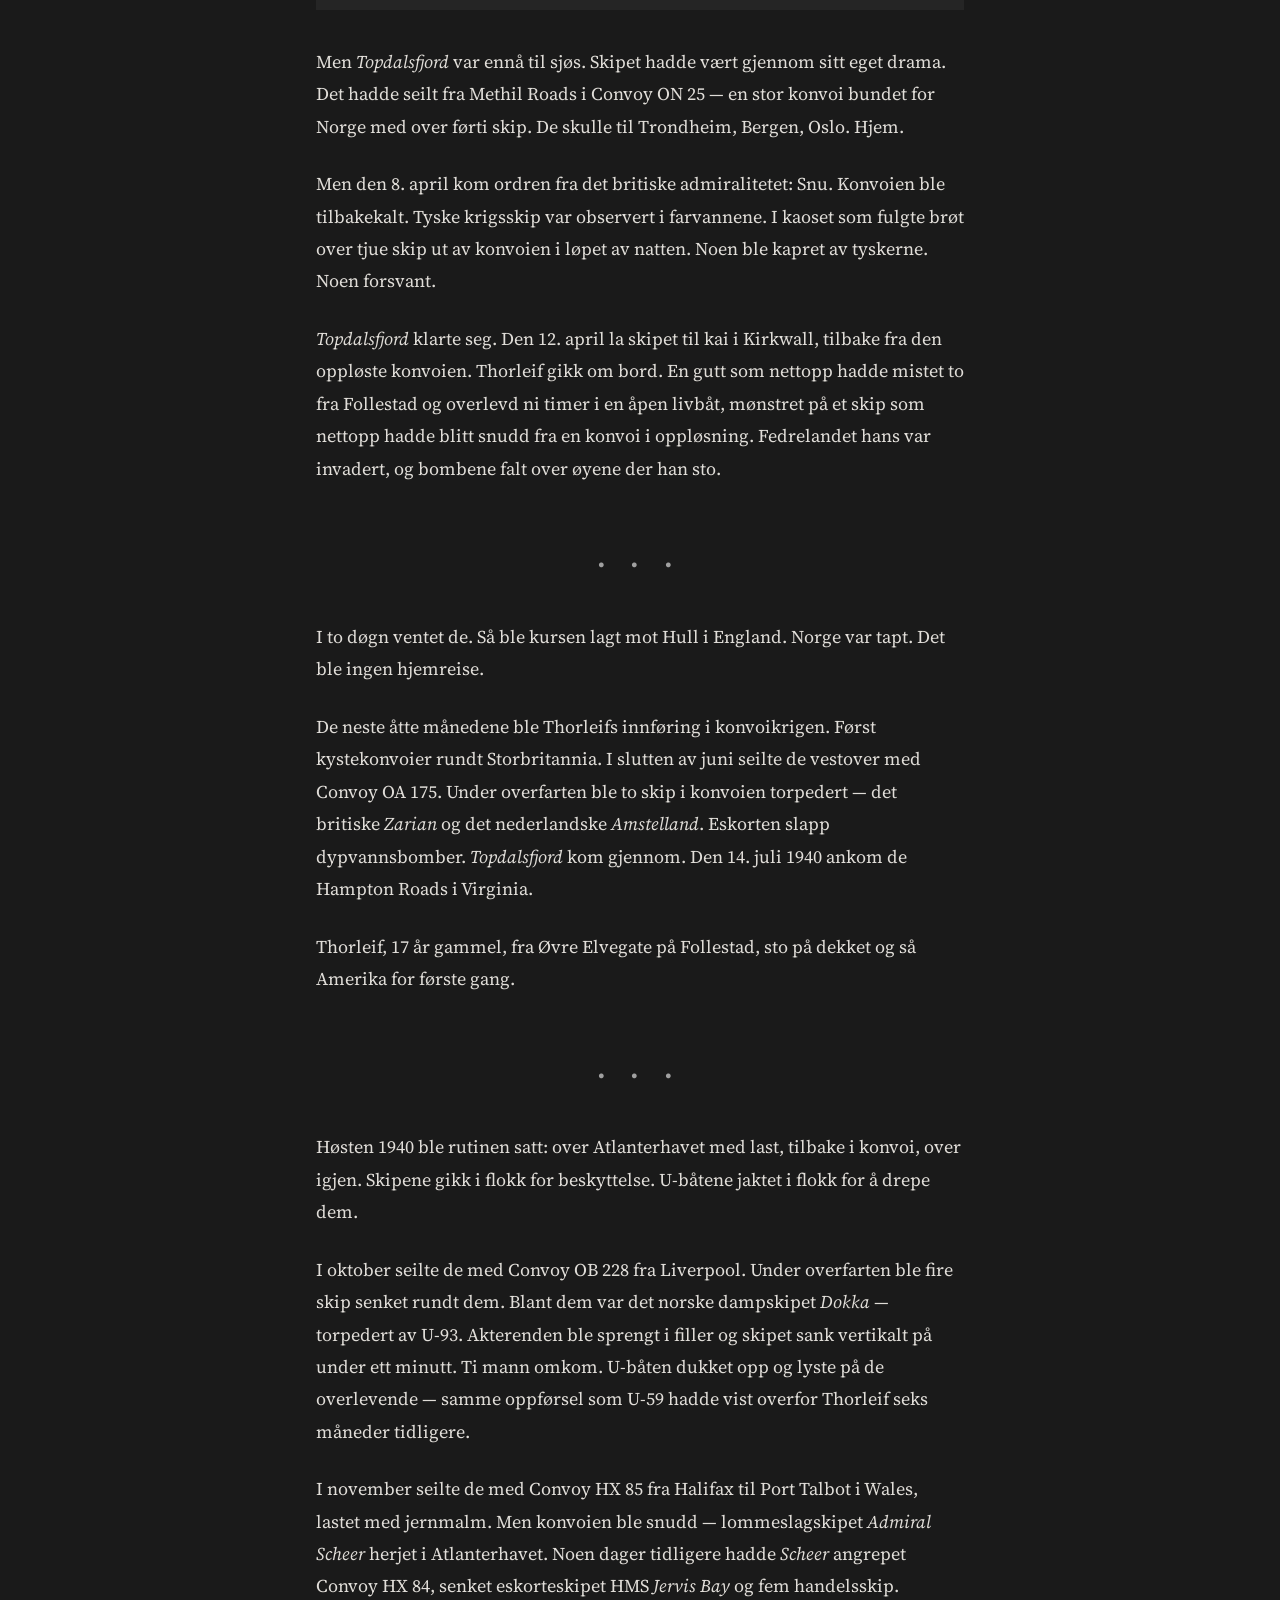
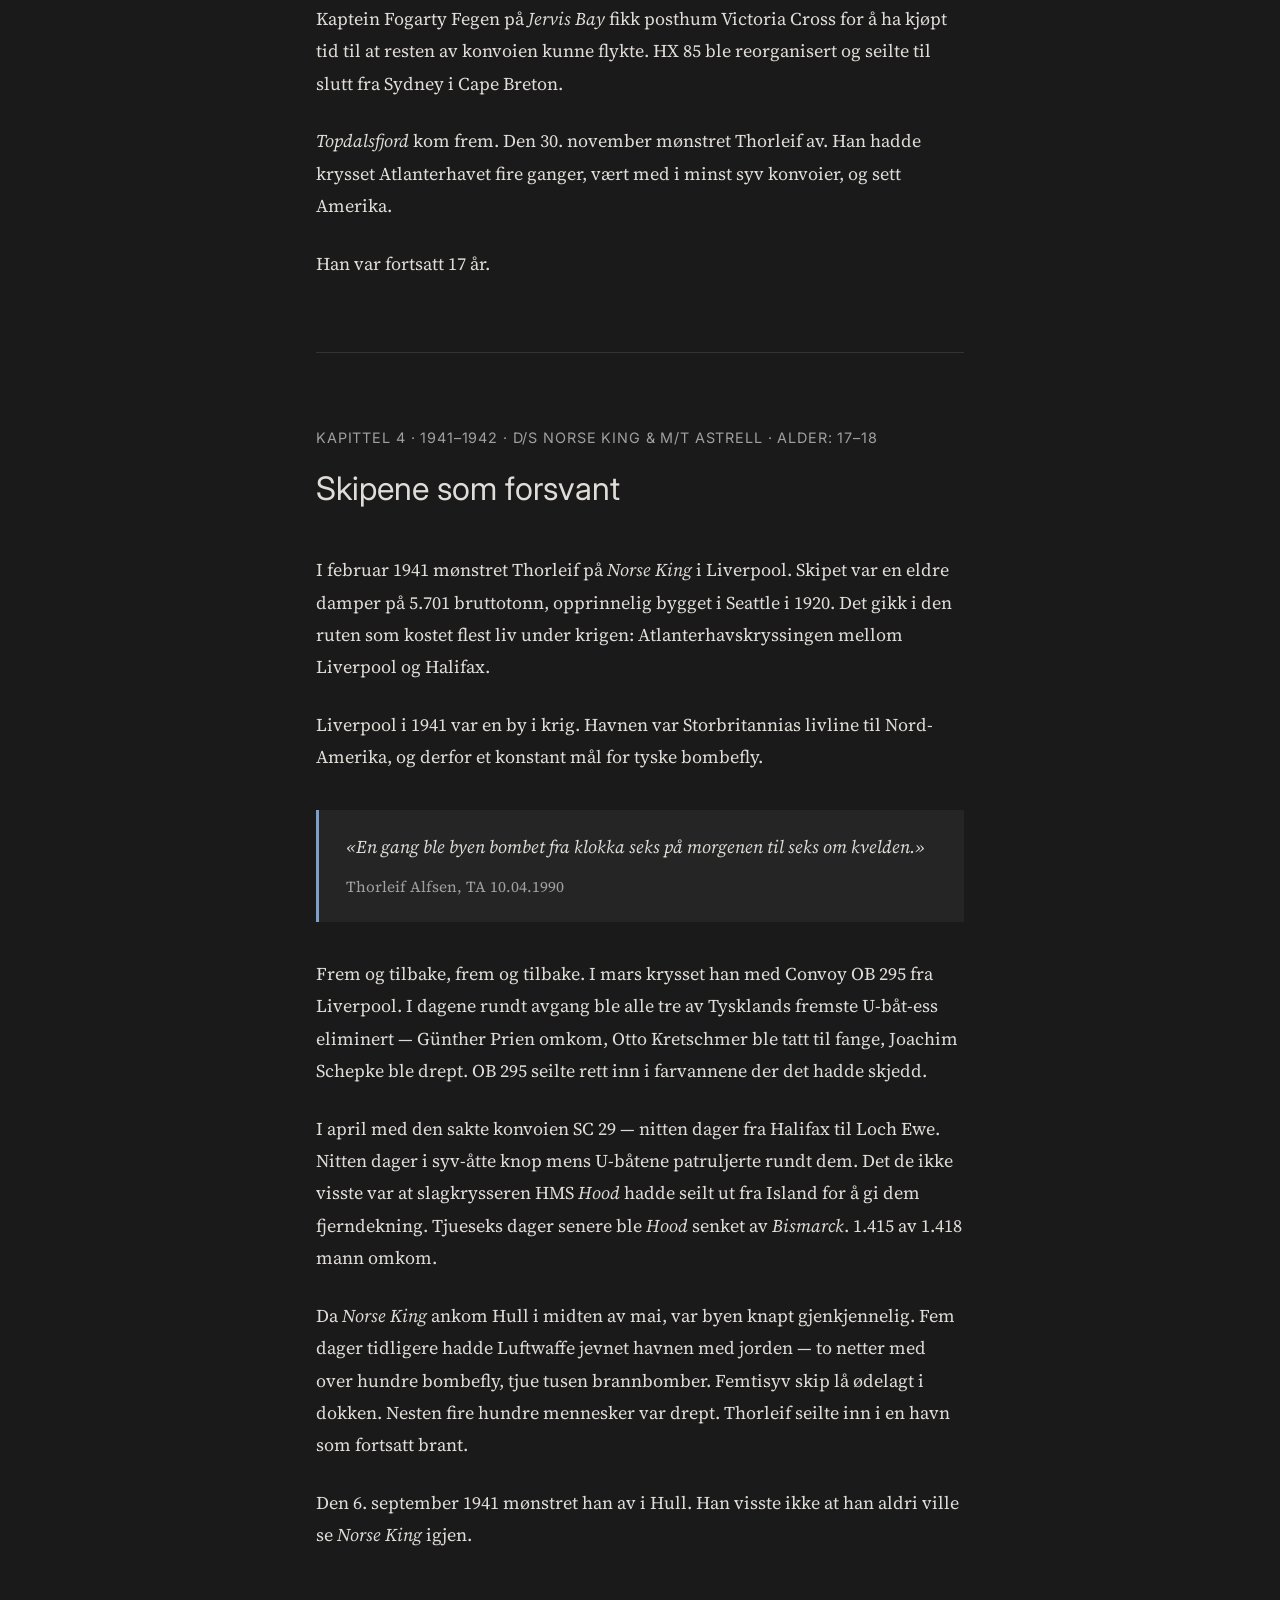
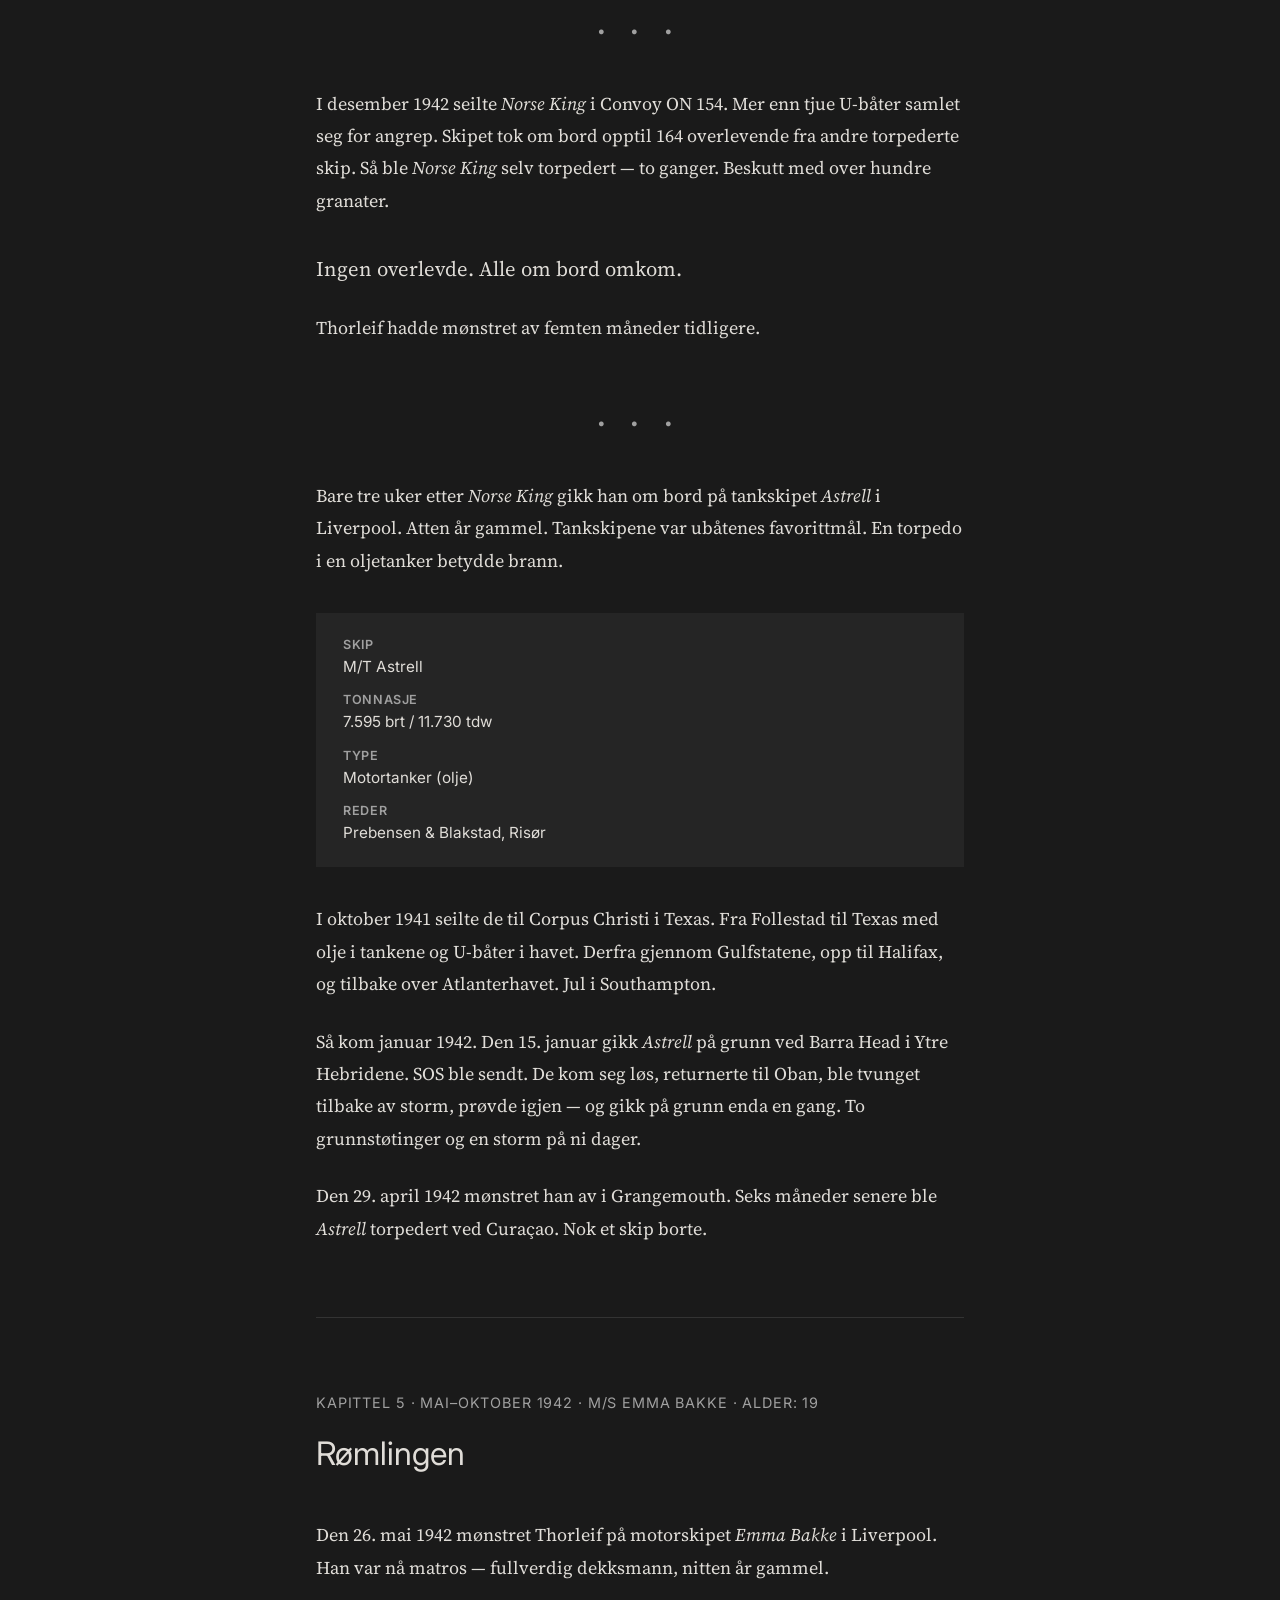
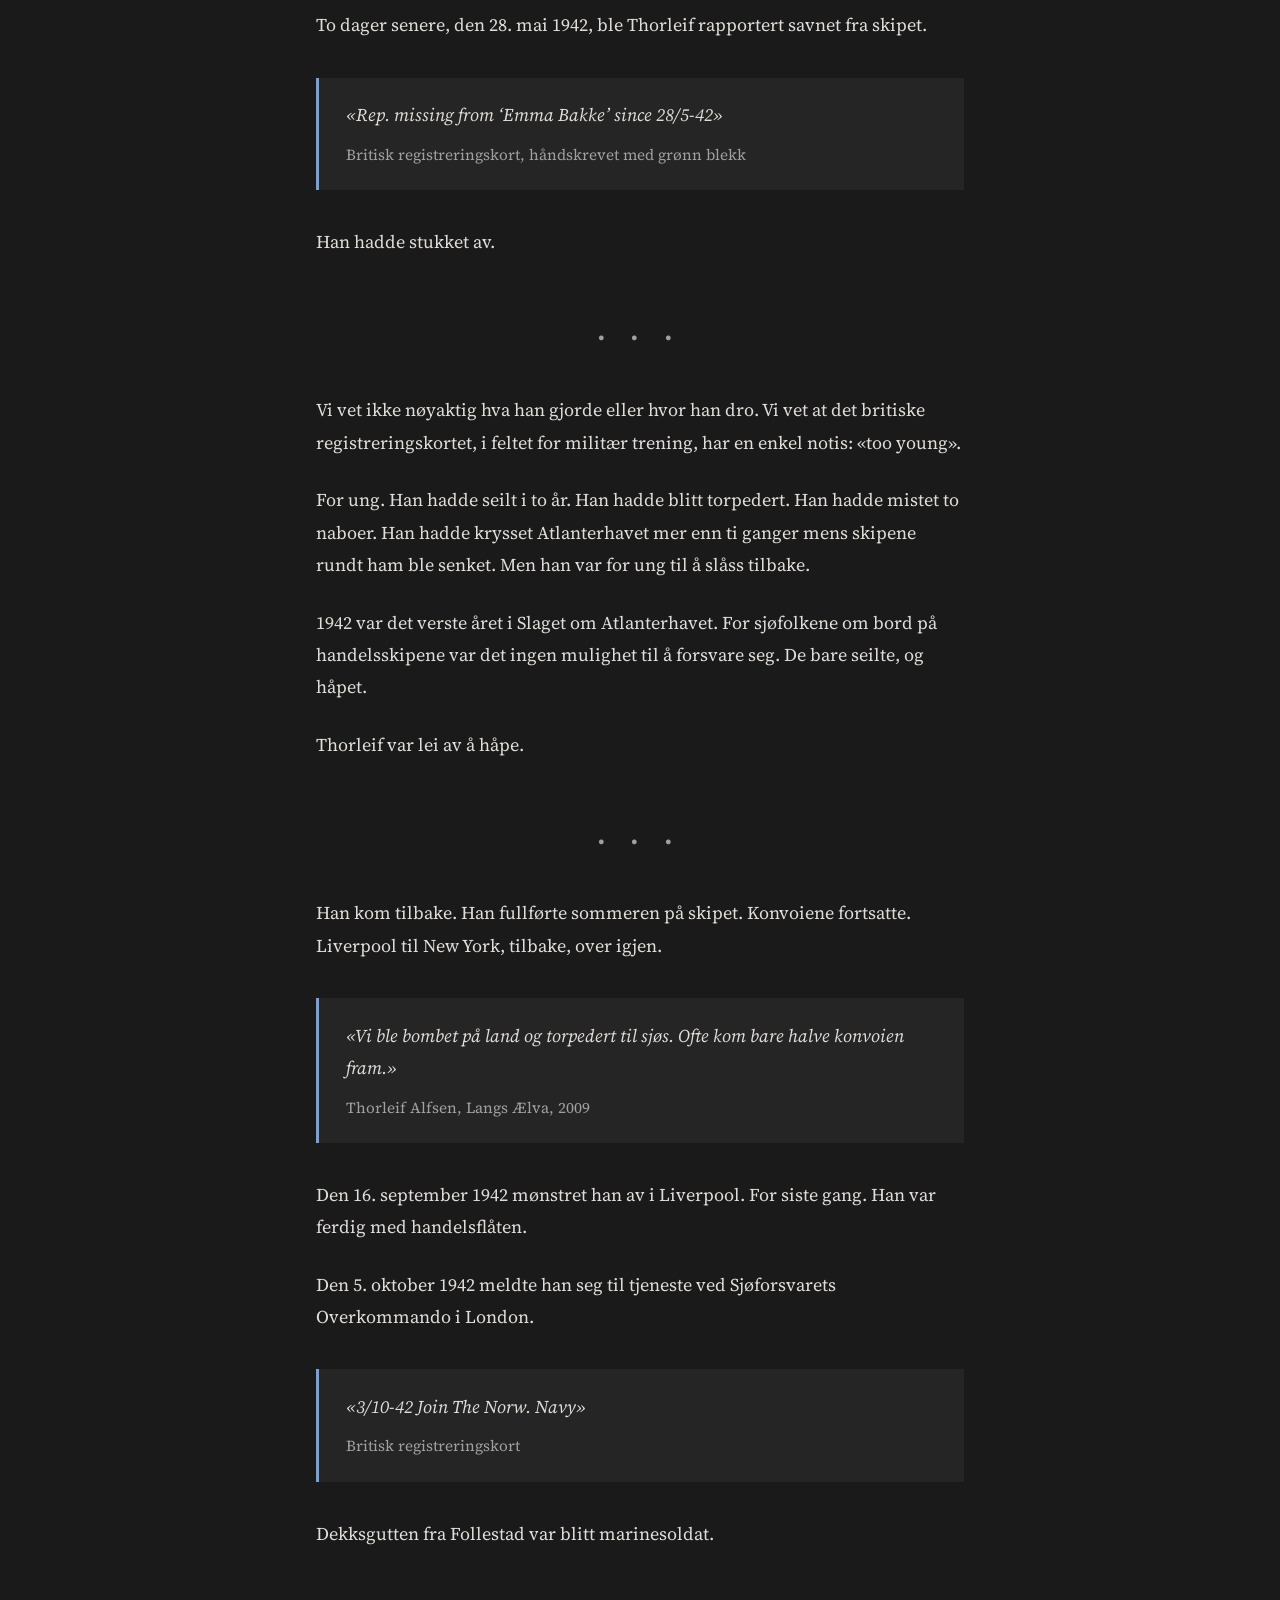
==== commit 5da4c19f: "Orkney-oppholdet utvidet med sensoriske detaljer fra samtidskilder Dokumenterte detaljer fra The Orc" ====
--- a/index.html
+++ b/index.html
@@ -145,9 +145,9 @@
 
   <p>Da det endelig lysnet, ble de oppdaget av et britisk patruljefly. Flyet tilkalte det finske dampskipet <em>Atlas</em>, som var i nærheten. Finnene tok dem opp og brakte dem til Kirkwall på Orknøyene.</p>
 
-  <p>De ble satt i land lørdag ettermiddag den 6. april. Kirkwall var en militærby på høyberedskap. I landskapet ved Stenness lå bombekratere fra et Luftwaffe-raid tre uker tidligere.</p>
-
-  <p>Mandag den 8. april gjenopptok Luftwaffe bombingen over Scapa Flow.</p>
+  <p>De ble satt i land lørdag ettermiddag den 6. april. Kirkwall var en militærby på høyberedskap. Ved Stenness, noen kilometer unna, bar landskapet fortsatt sporene etter Luftwaffe-raidet tre uker tidligere &mdash; hundre og tjue sprengbomber og fem hundre brannbomber over Bridge of Waithe. James Isbisters hus var ødelagt. Bombekratere lå i jordene rundt gårdene. Hundrevis av folk hadde besøkt stedet søndagen etter, til fots og på sykkel. Sporene var en synlig del av landskapet Thorleif ankom til.</p>
+
+  <p>Mandag den 8. april gjenopptok Luftwaffe bombingen over Scapa Flow. Tolv bombefly den 2. april hadde fått hele sperresystemet til å åpne ild &mdash; en torden som ble hørt i Lerwick på Shetland, hundre og tjuefem miles unna. Nå kom de igjen.</p>
 
   <p>Tirsdag den 9. april fylte Thorleif 17 år. Samme dag invaderte Tyskland Norge. Nyheten nådde Kirkwall. Hjemlandet var borte.</p>
 
@@ -157,7 +157,11 @@
     <cite>Porsgrunn Dagblad, 9. april 1940</cite>
   </blockquote>
 
-  <p>Onsdag den 10. april angrep seksti bombefly Scapa Flow &mdash; det tyngste raidet under hele krigen. Fra Hatston, flyplassen like ved Kirkwall, tok Skua-fly av for å senke den tyske krysseren <em>Königsberg</em> i Bergen. Thorleif var fortsatt der. Han hadde overlevd ni timer i åpen livbåt, mistet to fra Follestad, fylt 17 år, fått vite at Norge var invadert &mdash; og nå falt bombene rundt ham på land.</p>
+  <p>Onsdag den 10. april angrep seksti bombefly Scapa Flow &mdash; det tyngste raidet under hele krigen. Fem ganger så mange fly som i mars. Hele sperresystemet svarte &mdash; alle luftvernkanoner på land og til sjøs koordinerte ilden. Kirkwall lå noen få miles fra Scapa Flow. Under mars-raidet hadde folk ignorert sirenene og strømmet ut i gatene for å se. Tordenen fra det tunge artilleriet ristet husene og klirret i vinduene. Bakken skalv. Over den dype dunken hylte lettere skyts. Mot himmelen klatret linjer av lyskuler. Hvert kanonskudd lyste opp området i rødt, som karmosinrød lyn.</p>
+
+  <p>Fra Hatston &mdash; marineflygstasjonen én mile fra Kirkwall sentrum &mdash; tok Skua-fly av for å senke den tyske krysseren <em>Königsberg</em> i Bergen. Flyene tok av og landet rett ved byen. Noen av dem kom ikke tilbake.</p>
+
+  <p>Thorleif var der. Han hadde overlevd ni timer i åpen livbåt, mistet to fra Follestad, fylt 17 år, fått vite at Norge var invadert. Nå dunket bombene i brystkassen.</p>
 </section>
 
 <!-- KAPITTEL 3 -->
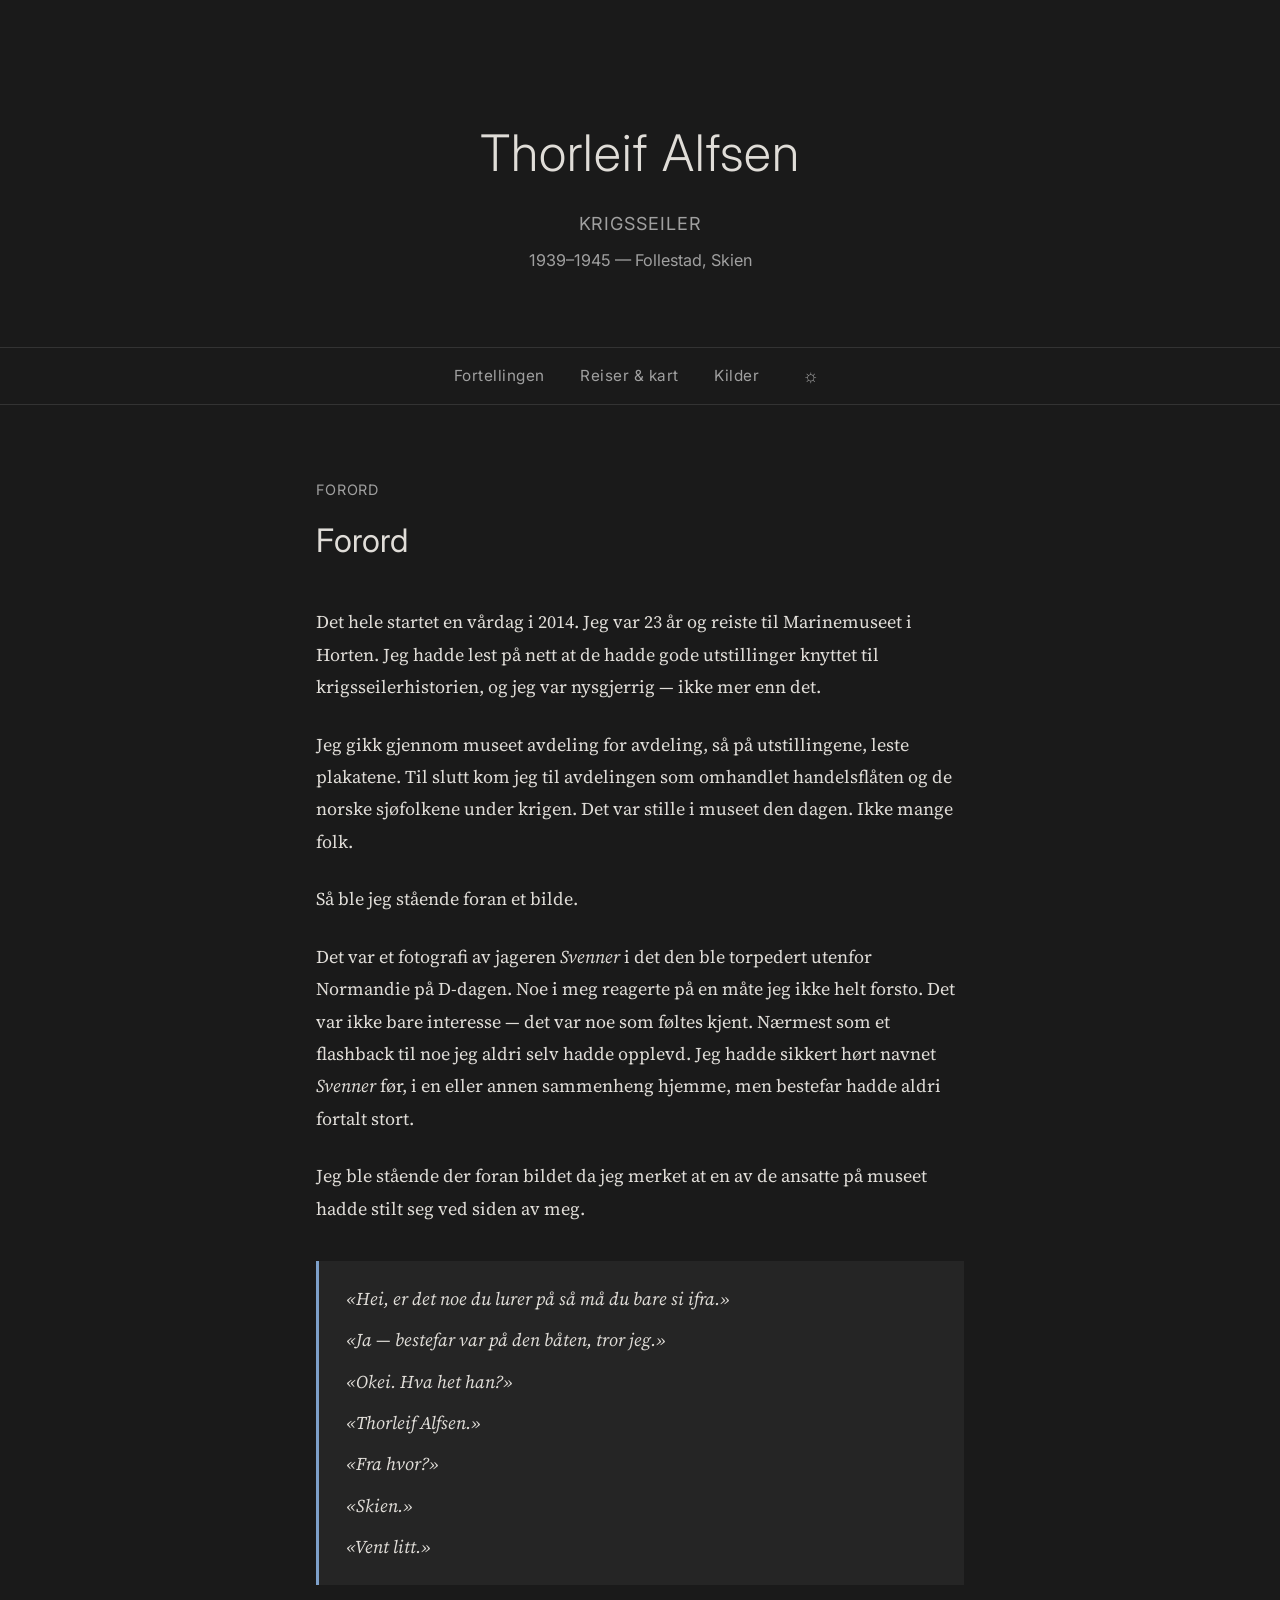
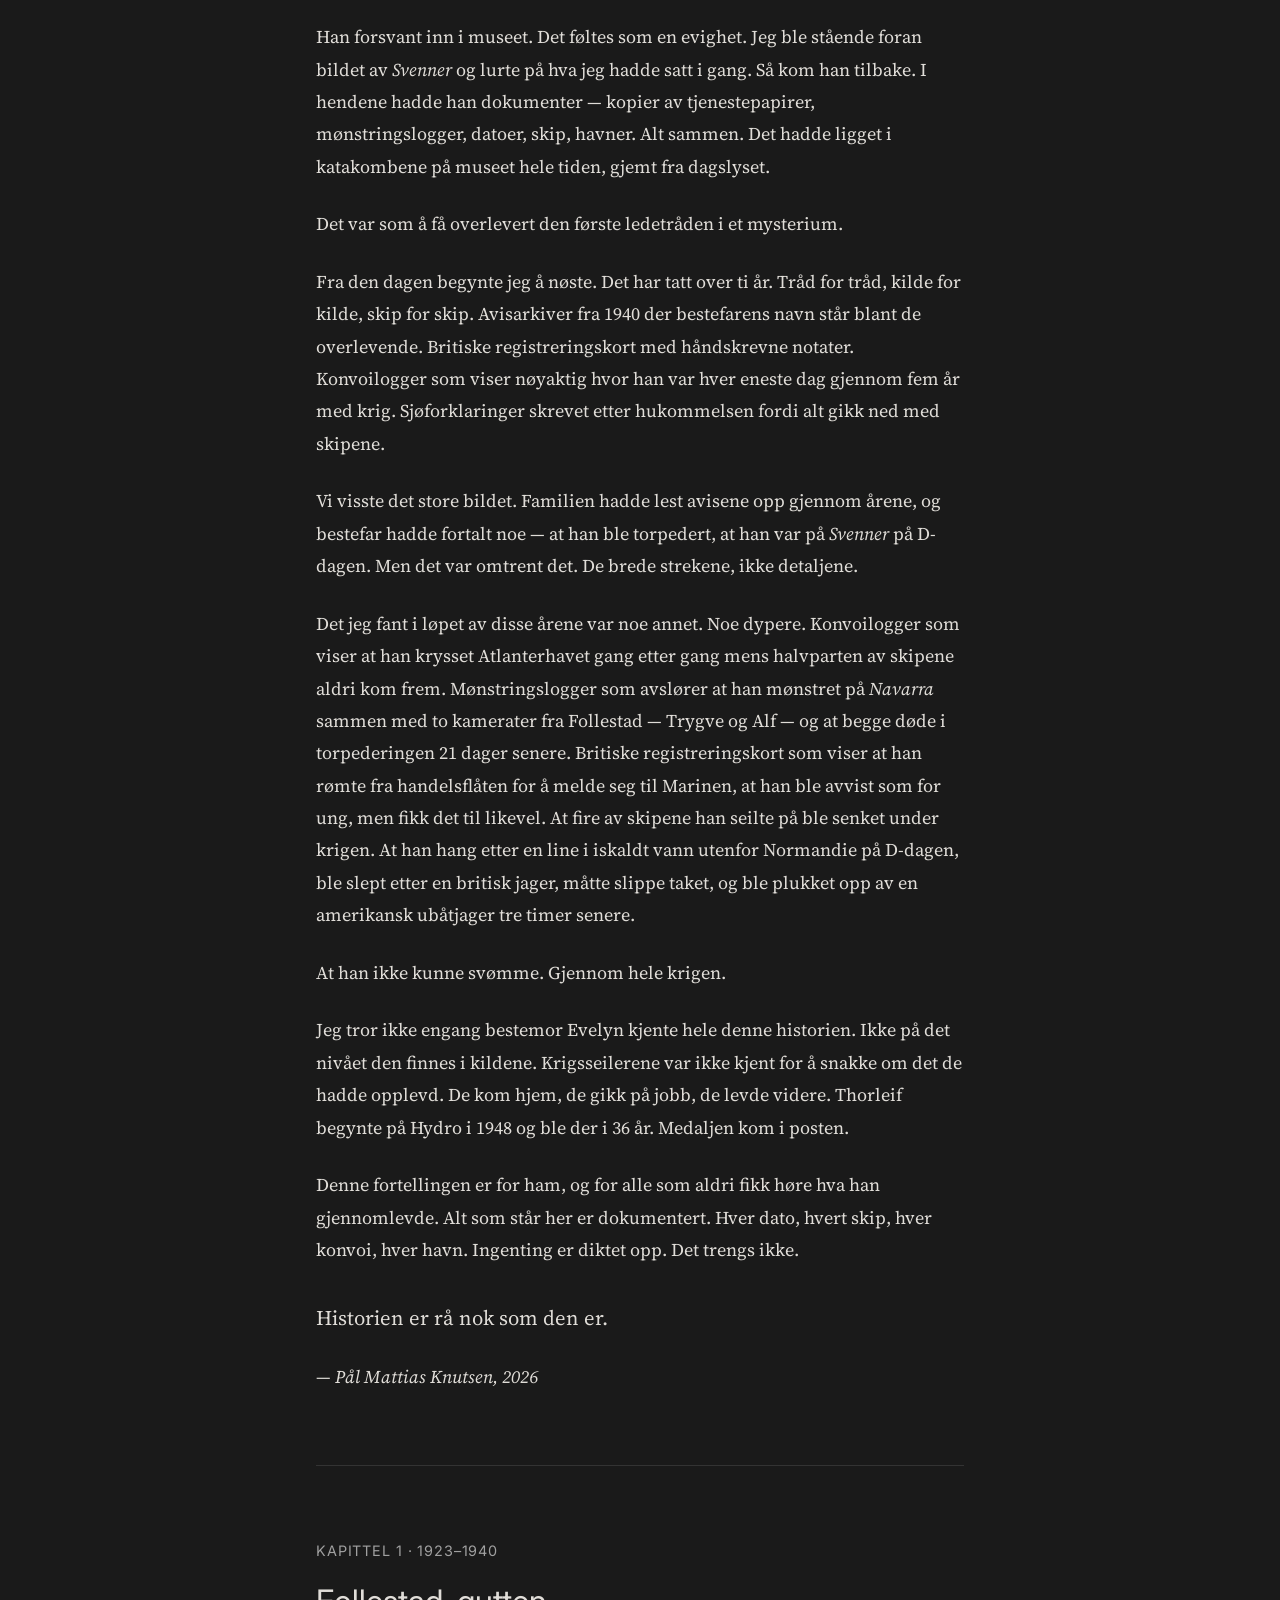
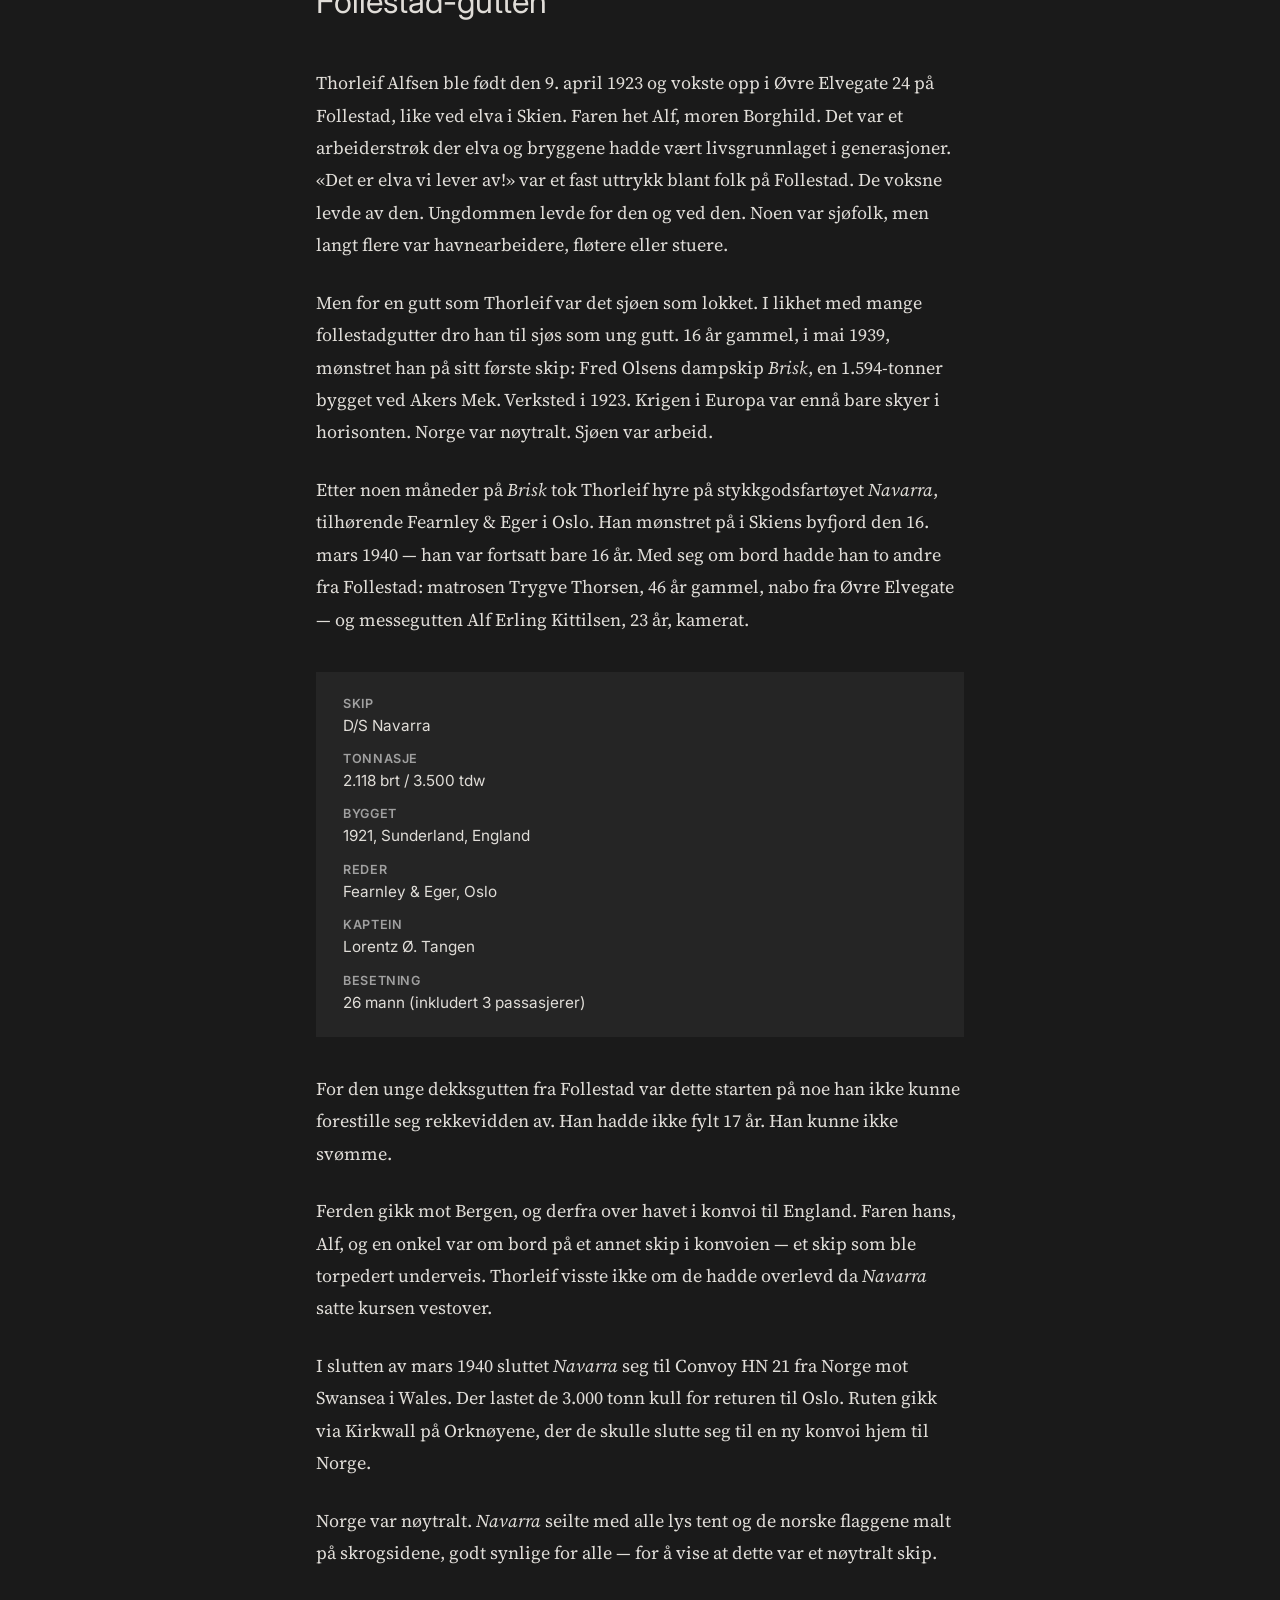
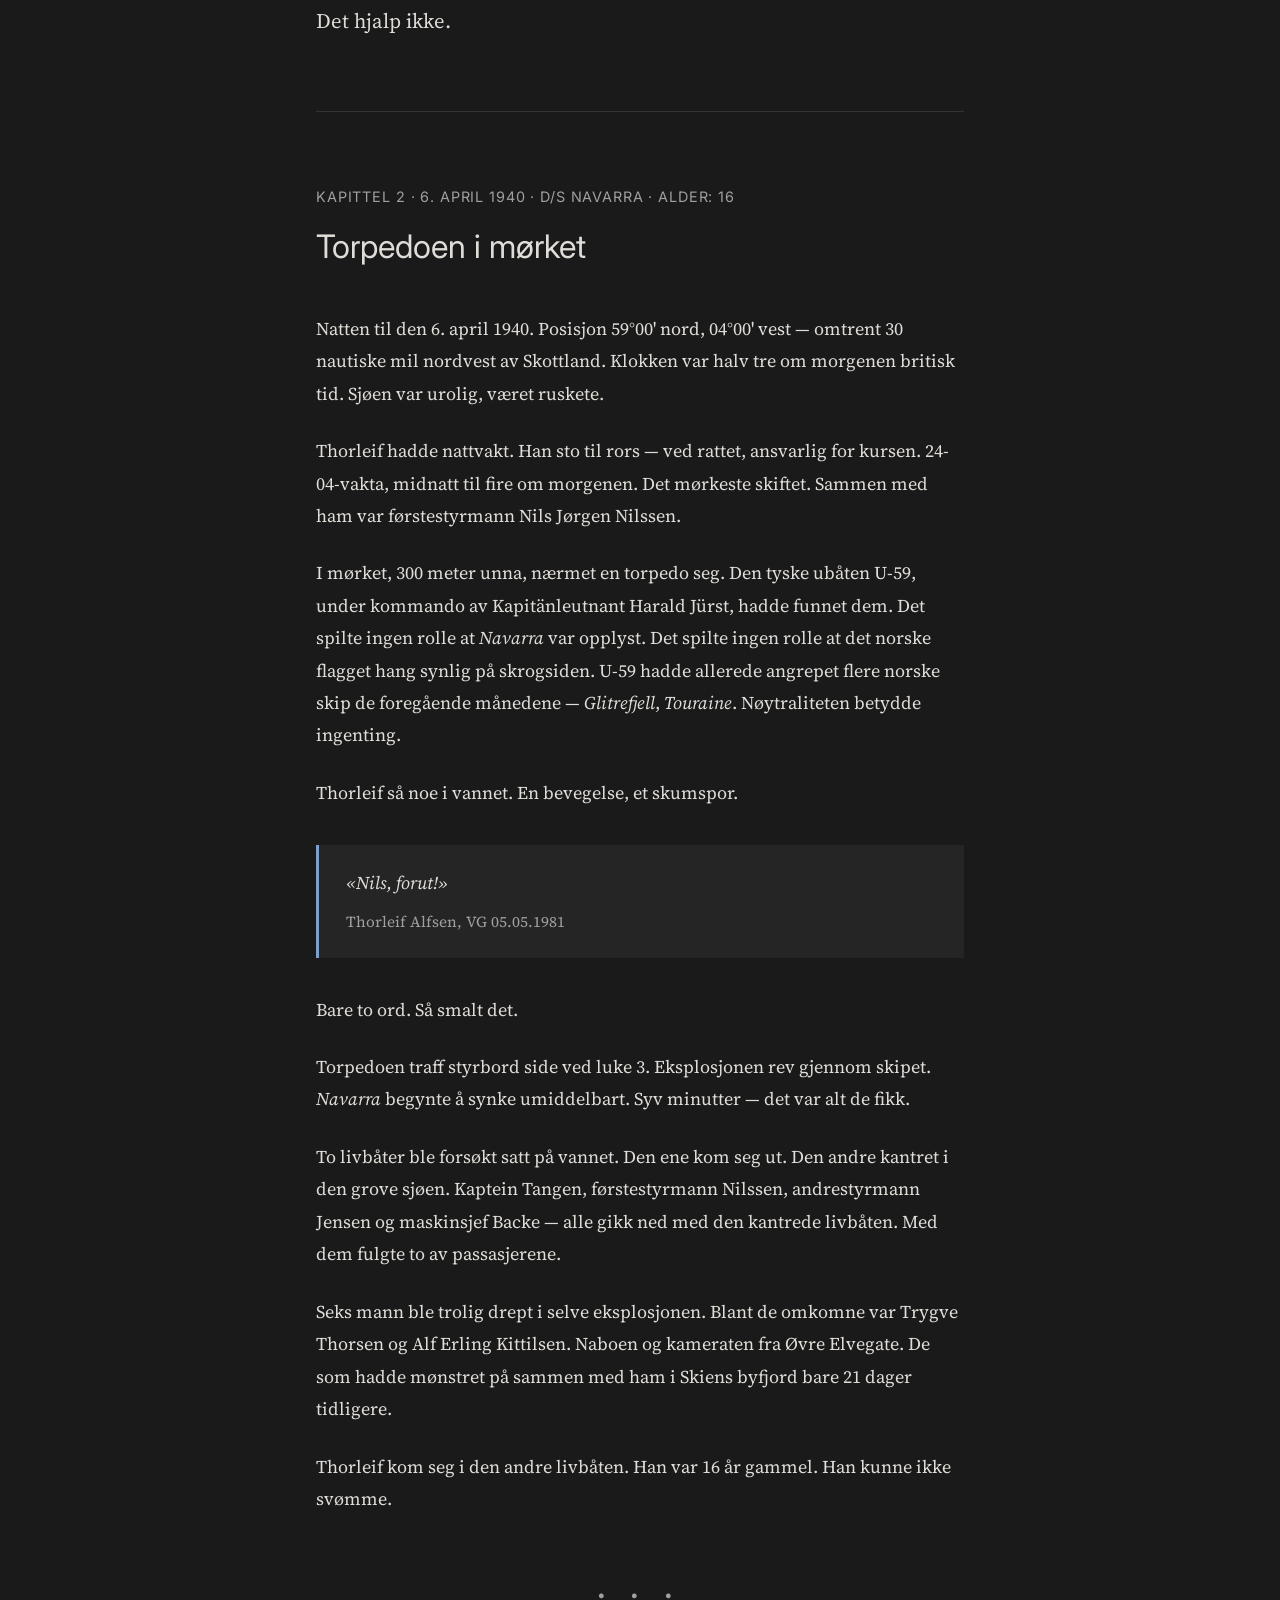
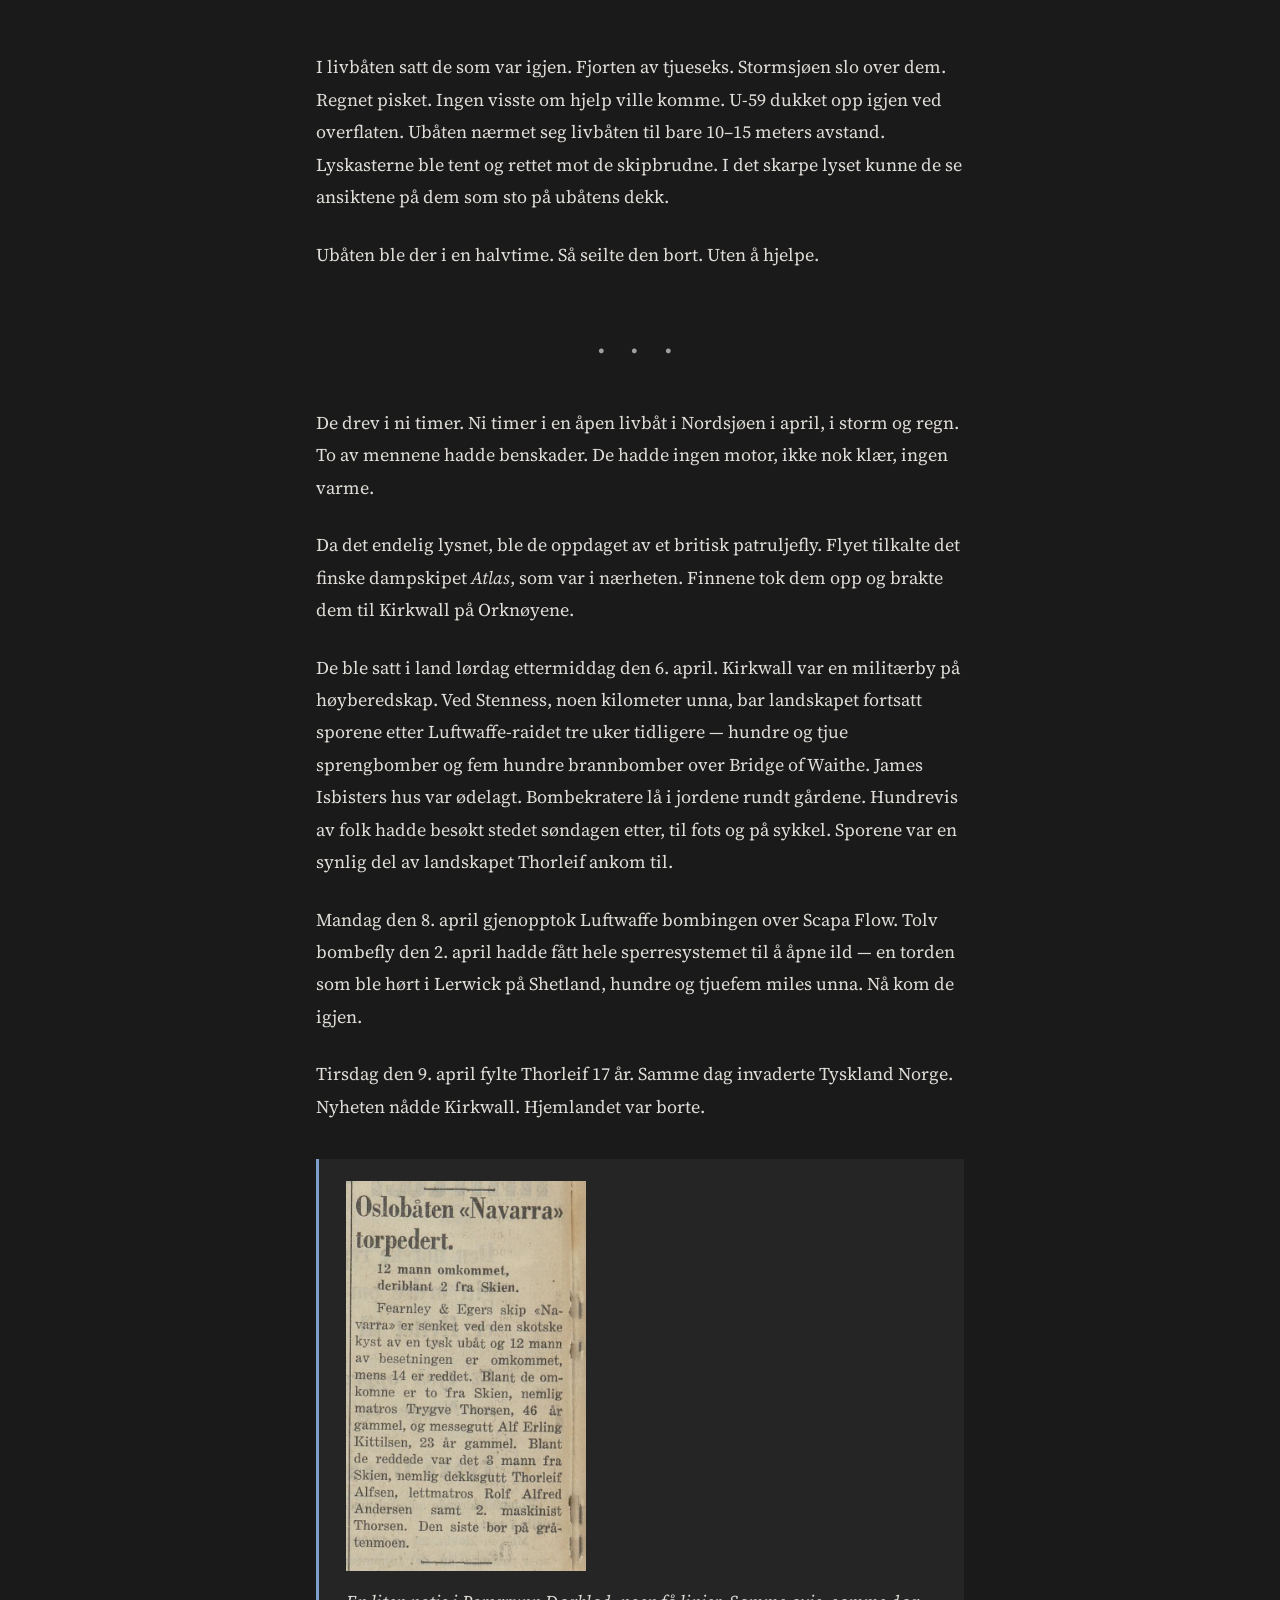
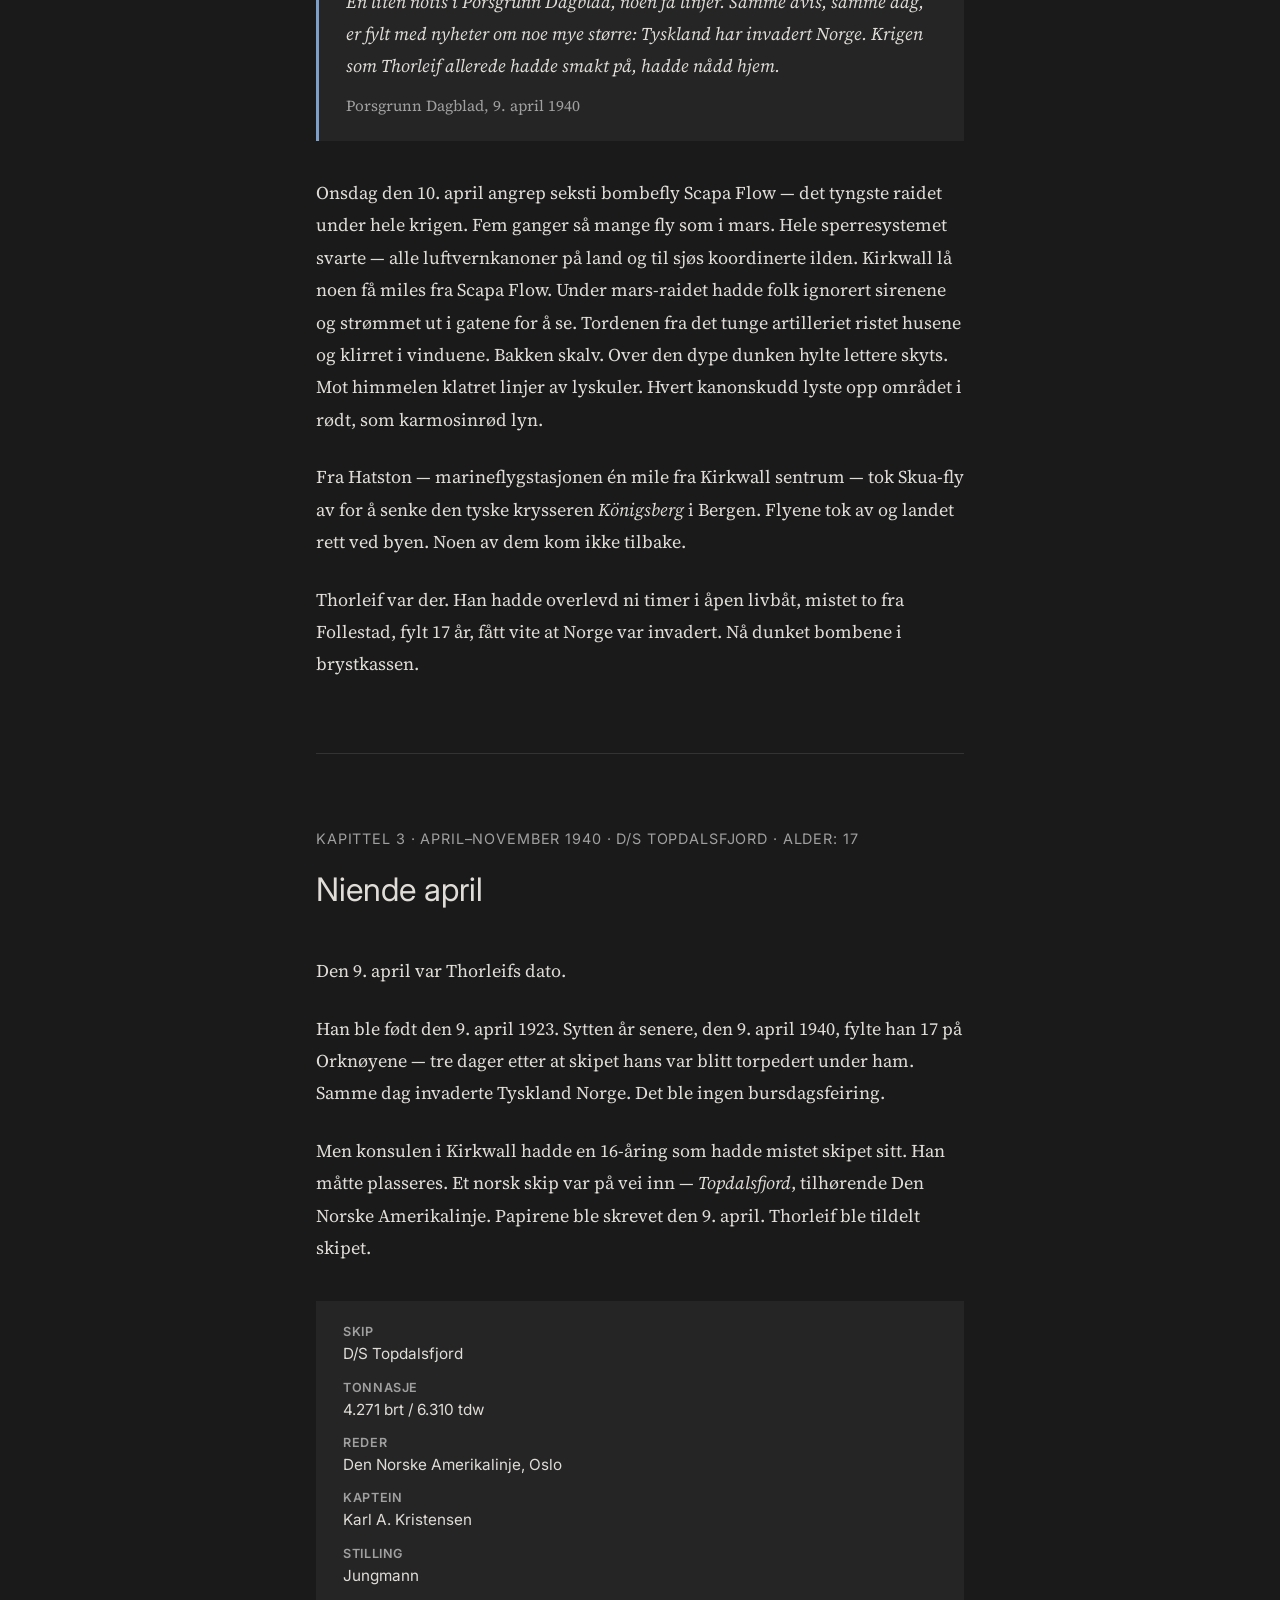
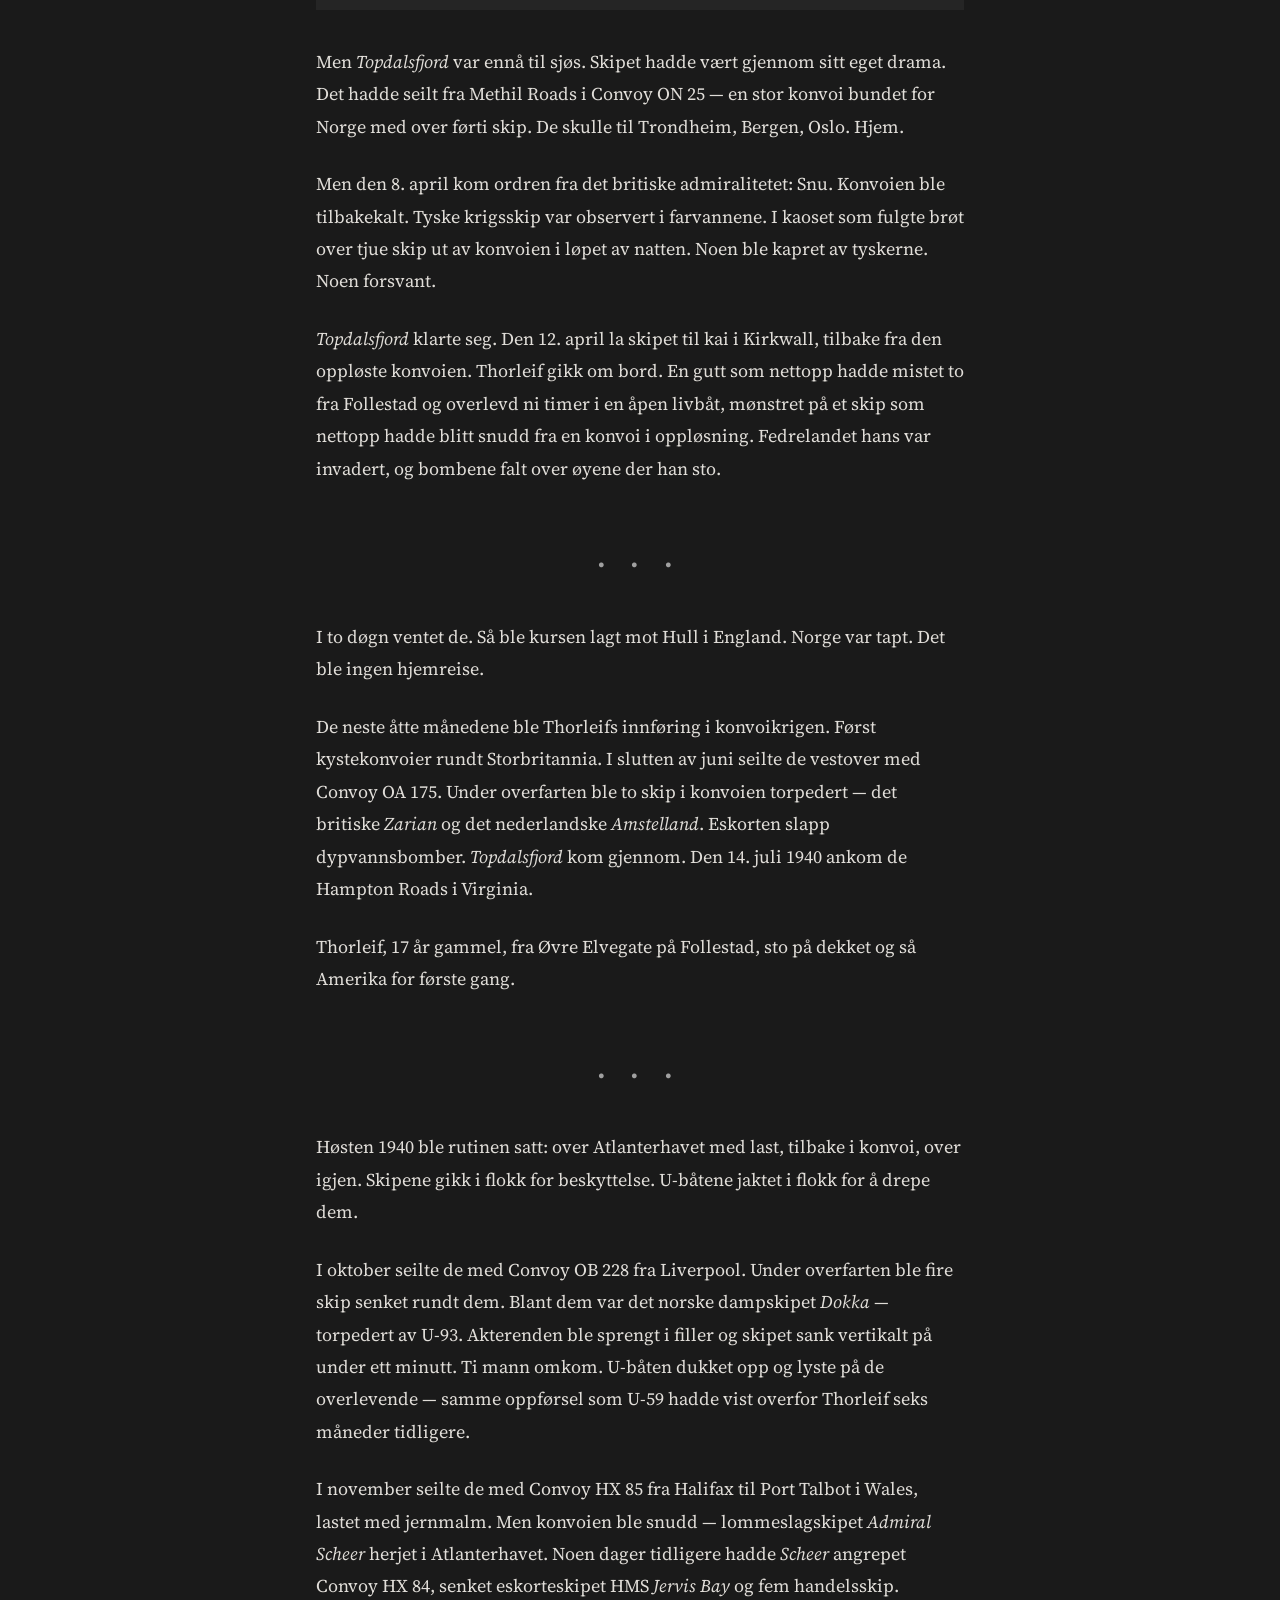
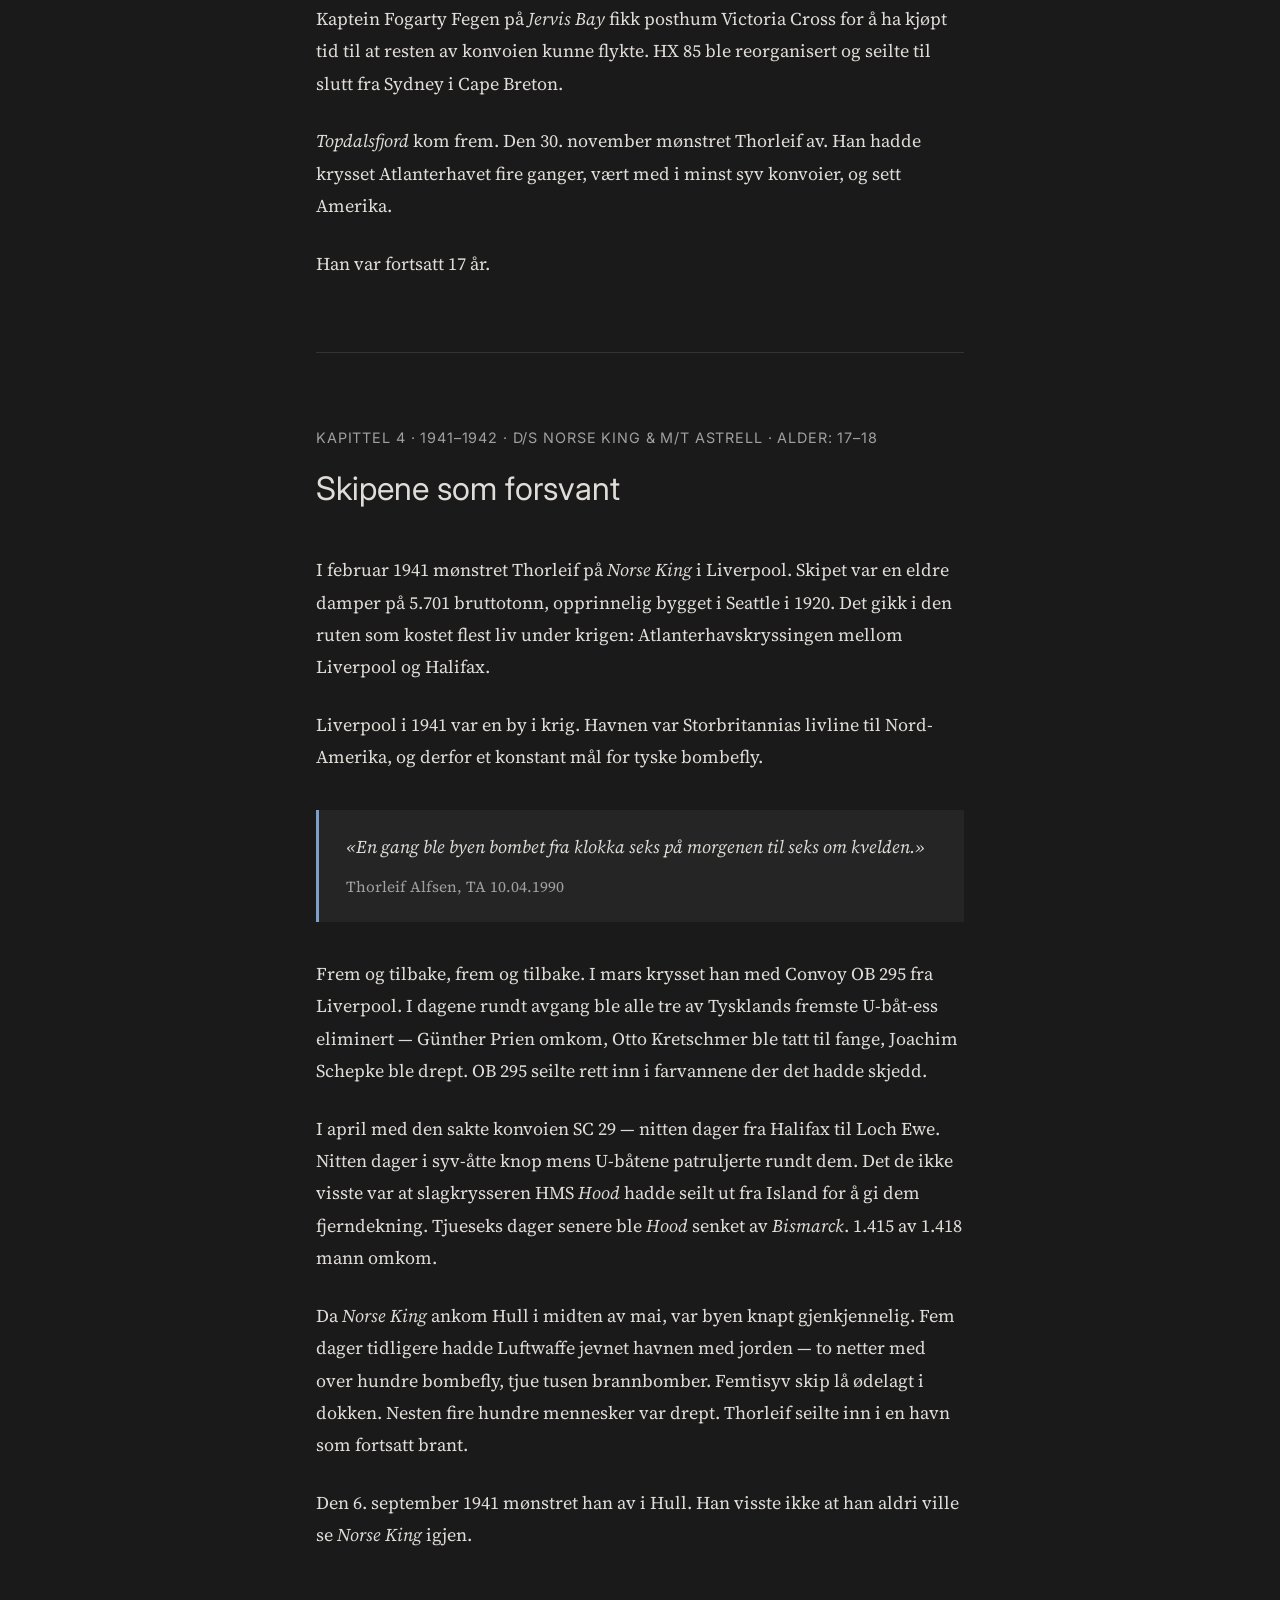
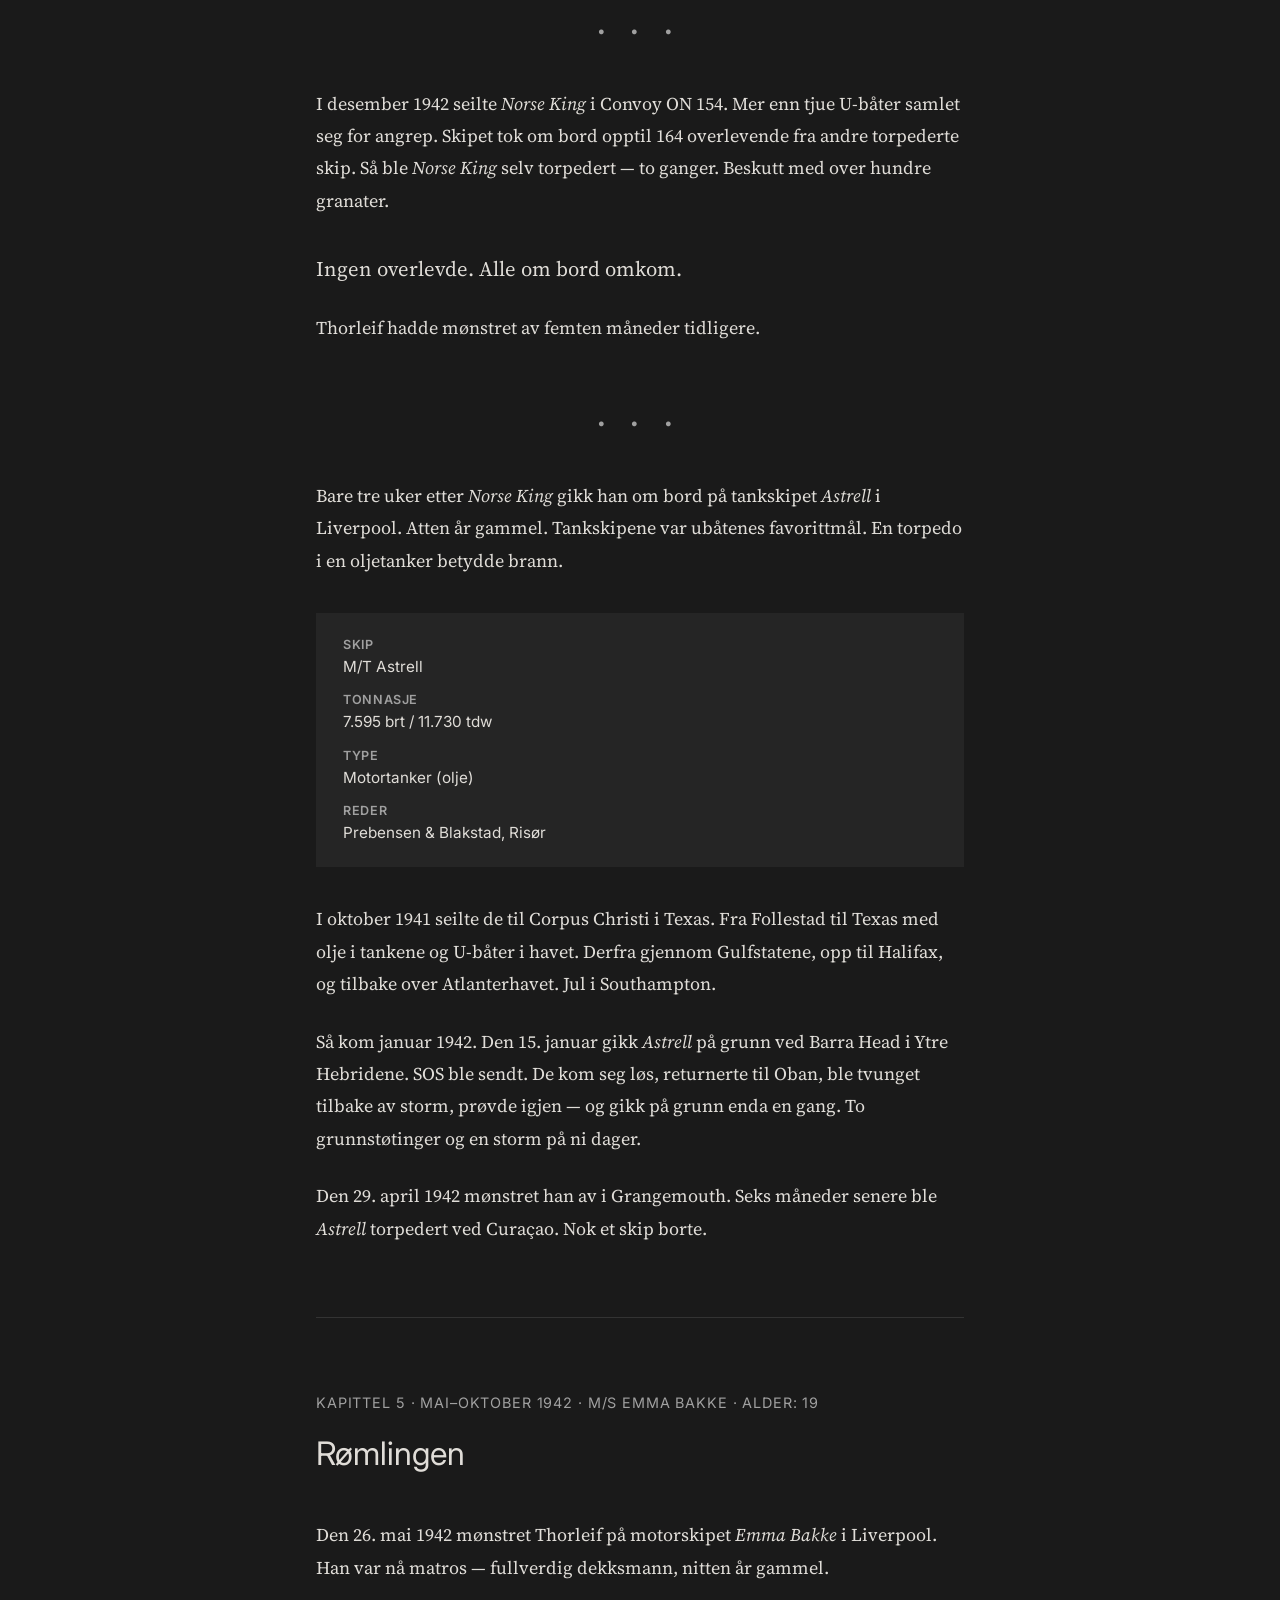
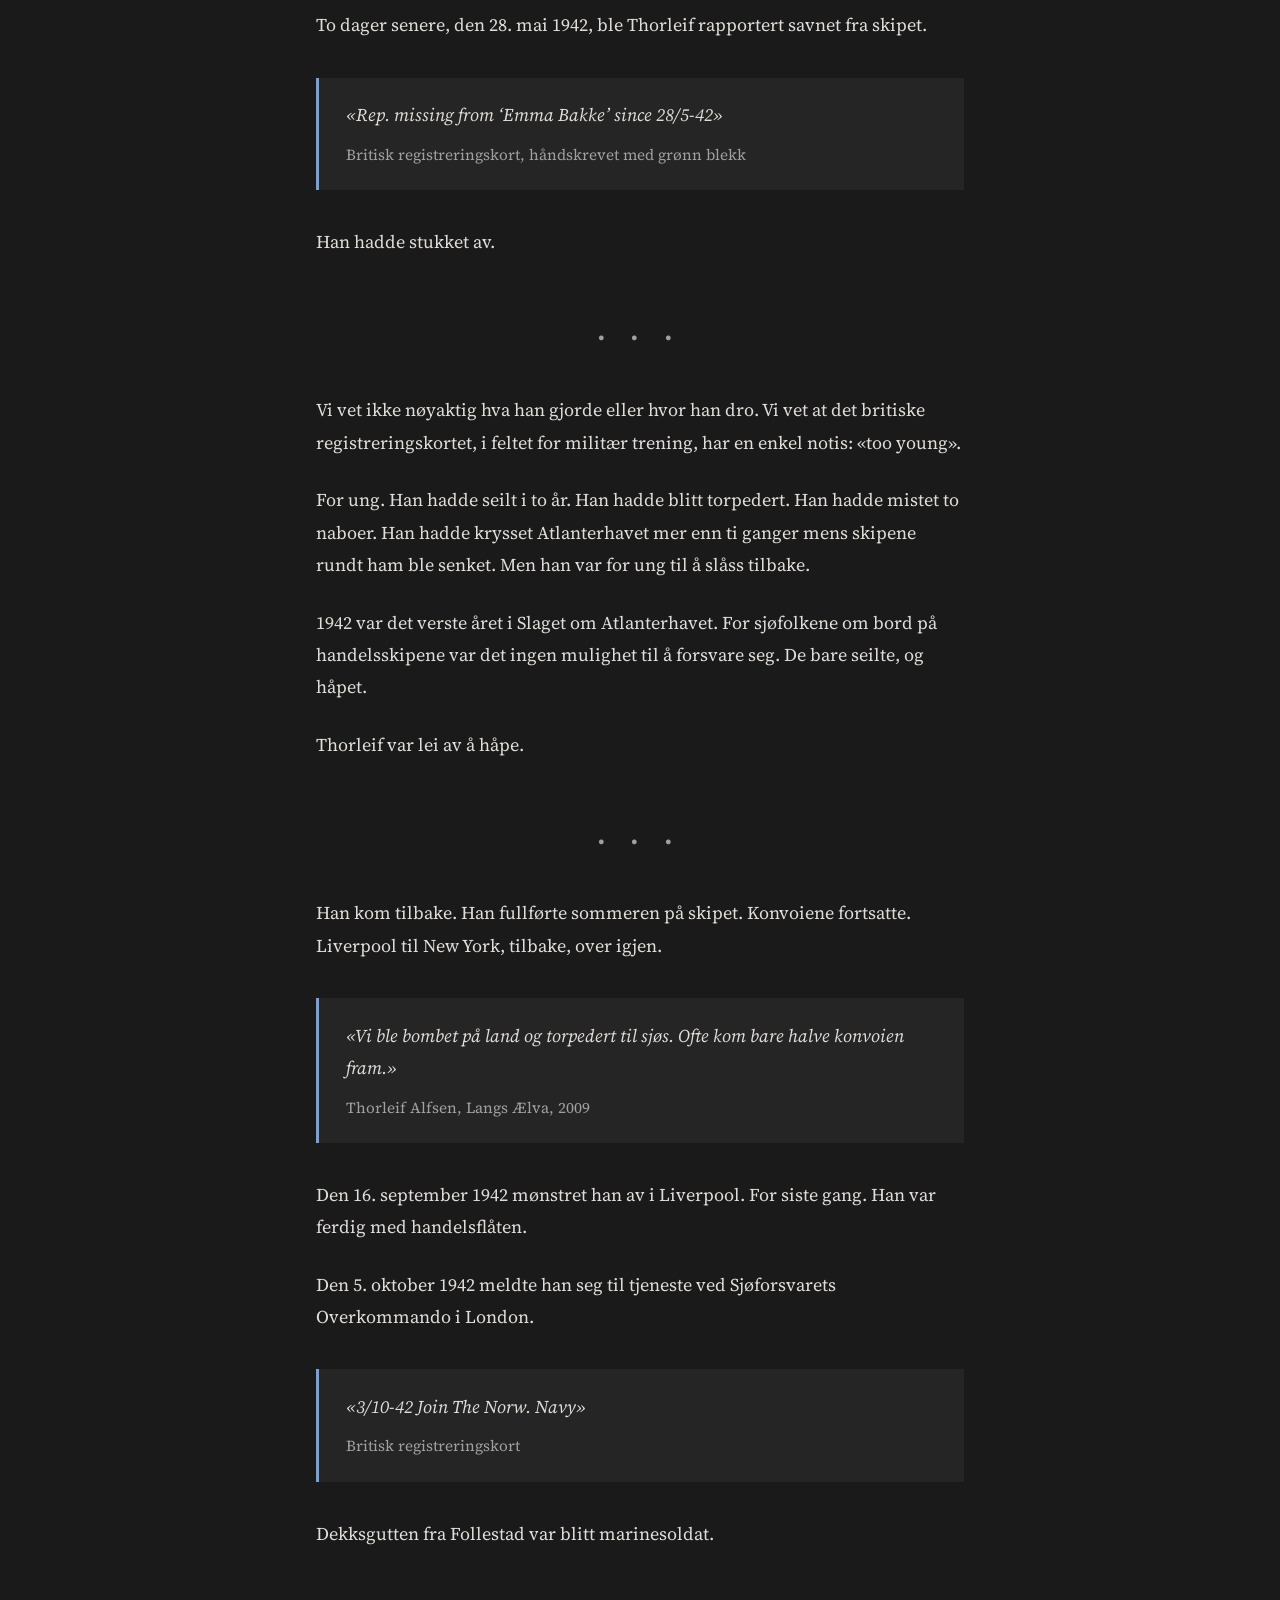
==== commit bc2b9bf8: "Header: 1923 → 1939–1945 for kontekst Co-Authored-By: Claude Opus 4.6 (1M context) <noreply@anthropi" ====
--- a/index.html
+++ b/index.html
@@ -16,7 +16,7 @@
 <header class="site-header">
   <h1>Thorleif Alfsen</h1>
   <div class="subtitle">Krigsseiler</div>
-  <div class="years">1923 &mdash; Follestad, Skien</div>
+  <div class="years">1939&ndash;1945 &mdash; Follestad, Skien</div>
 </header>
 
 <nav class="site-nav">
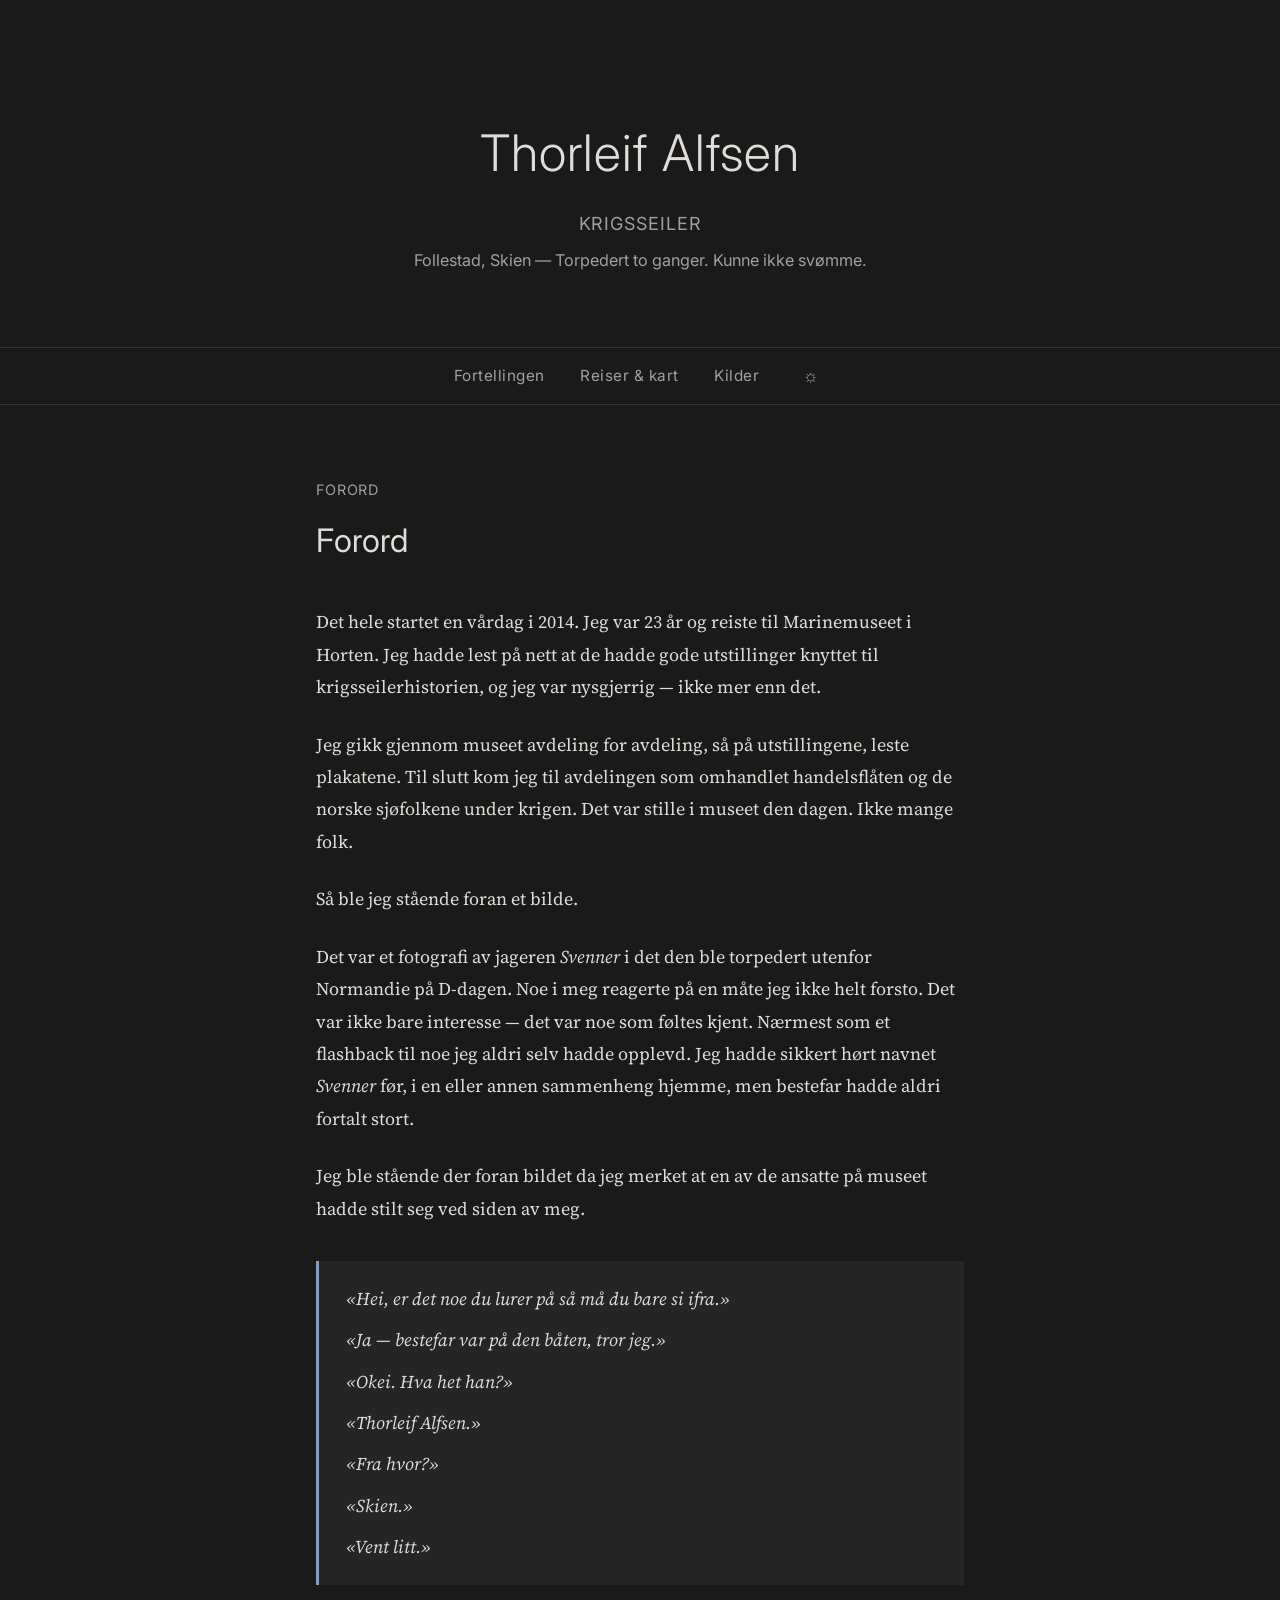
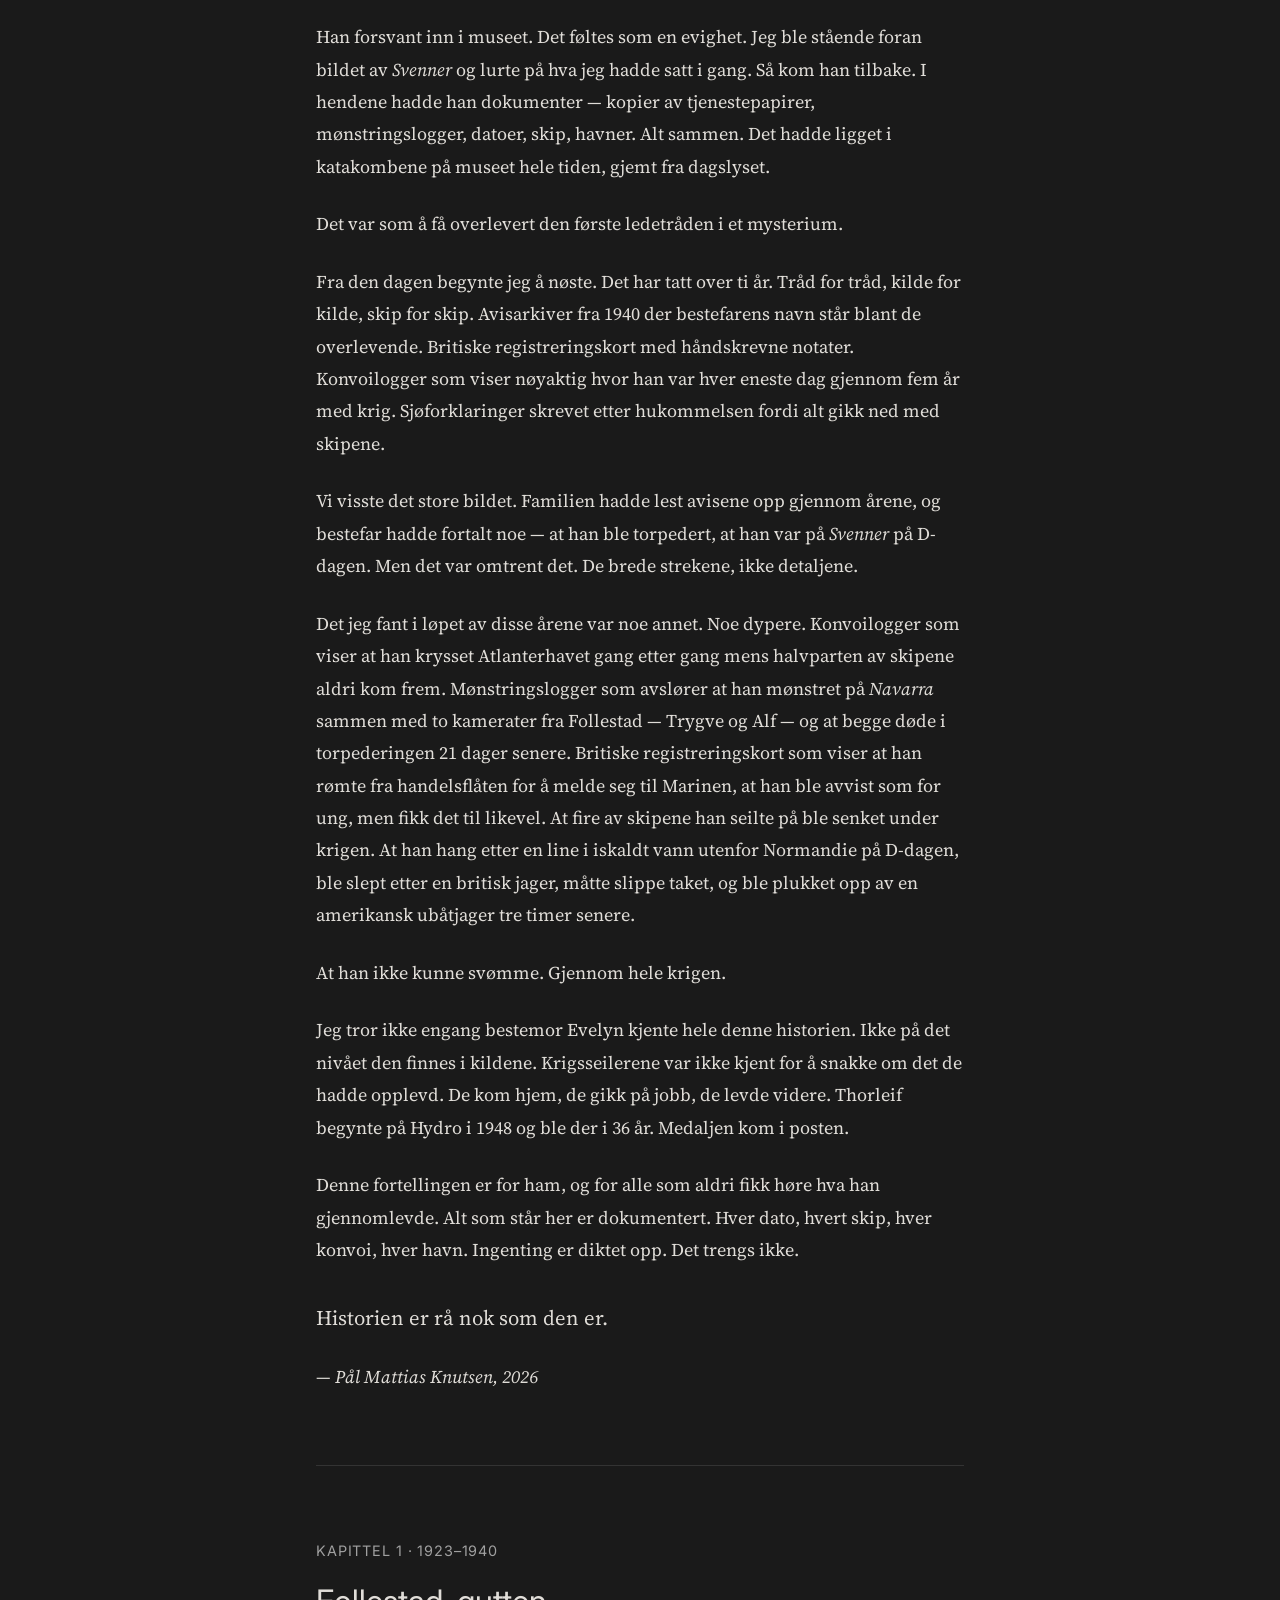
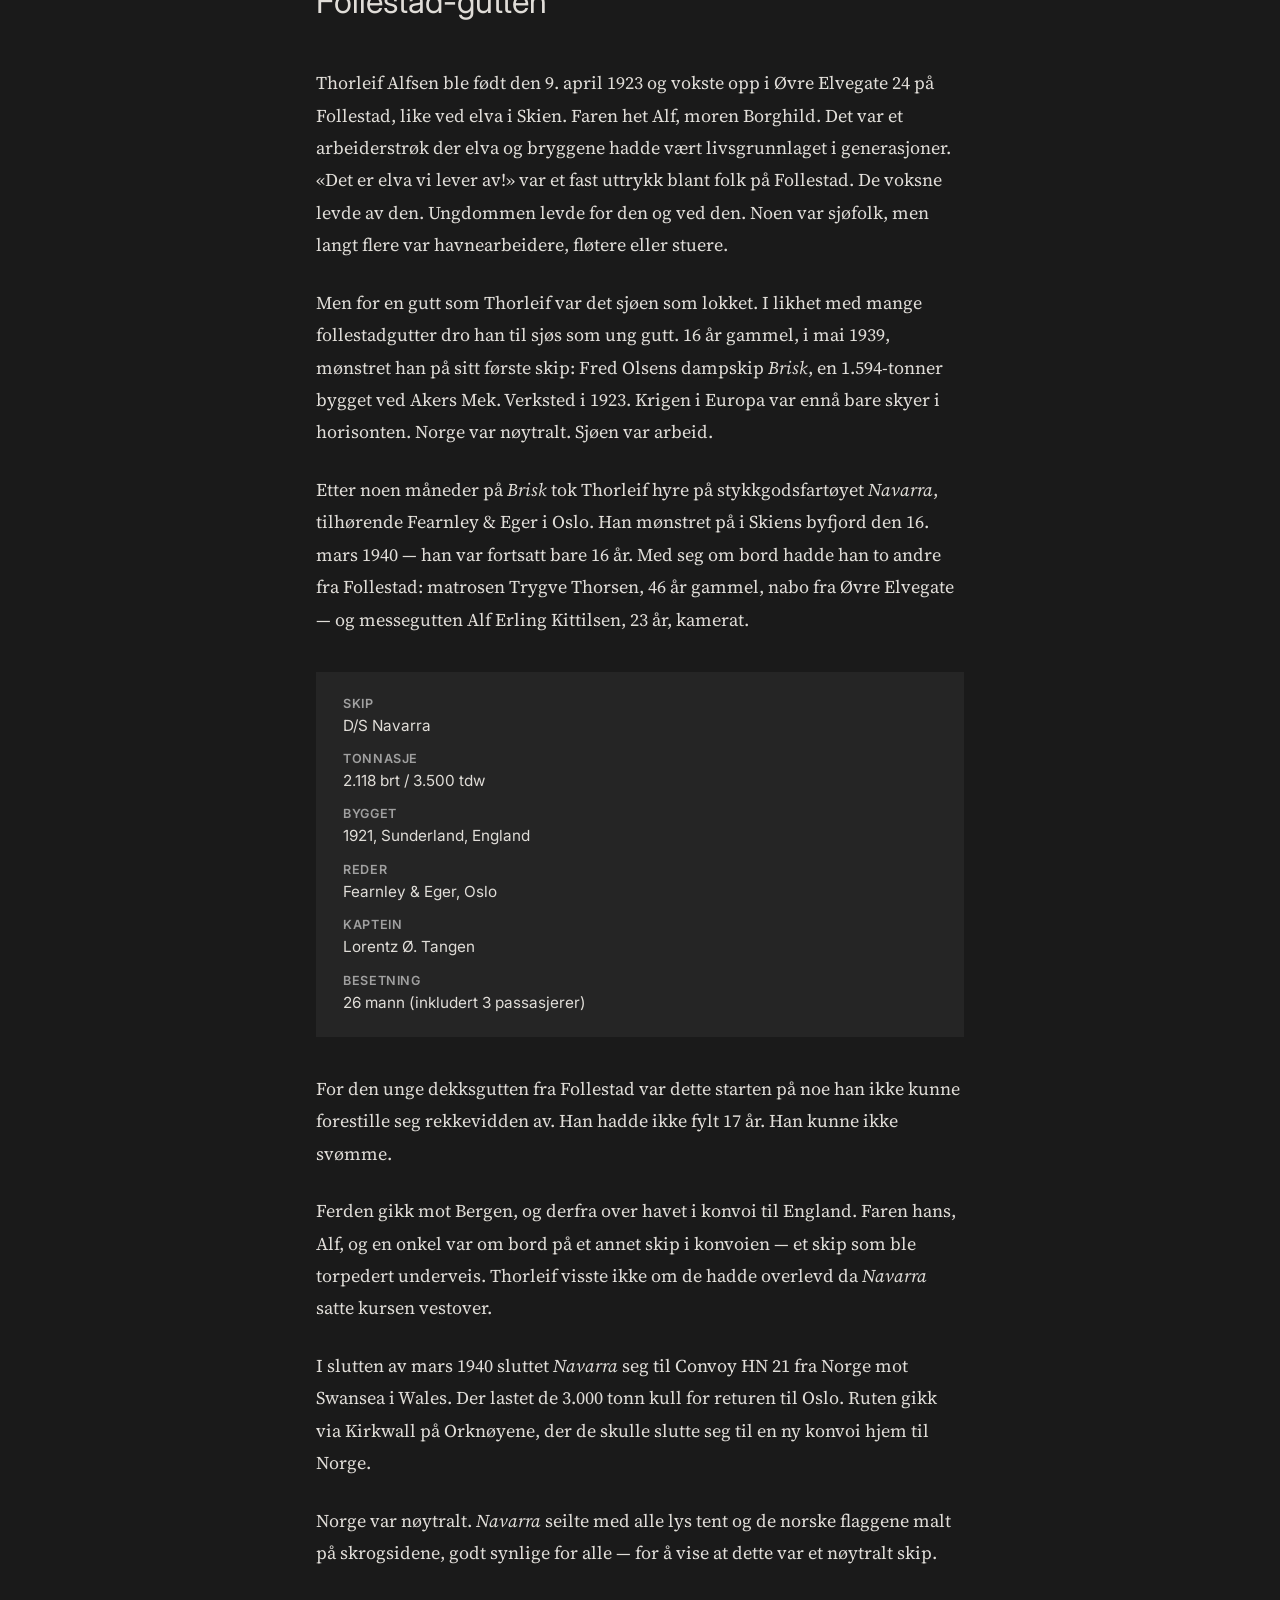
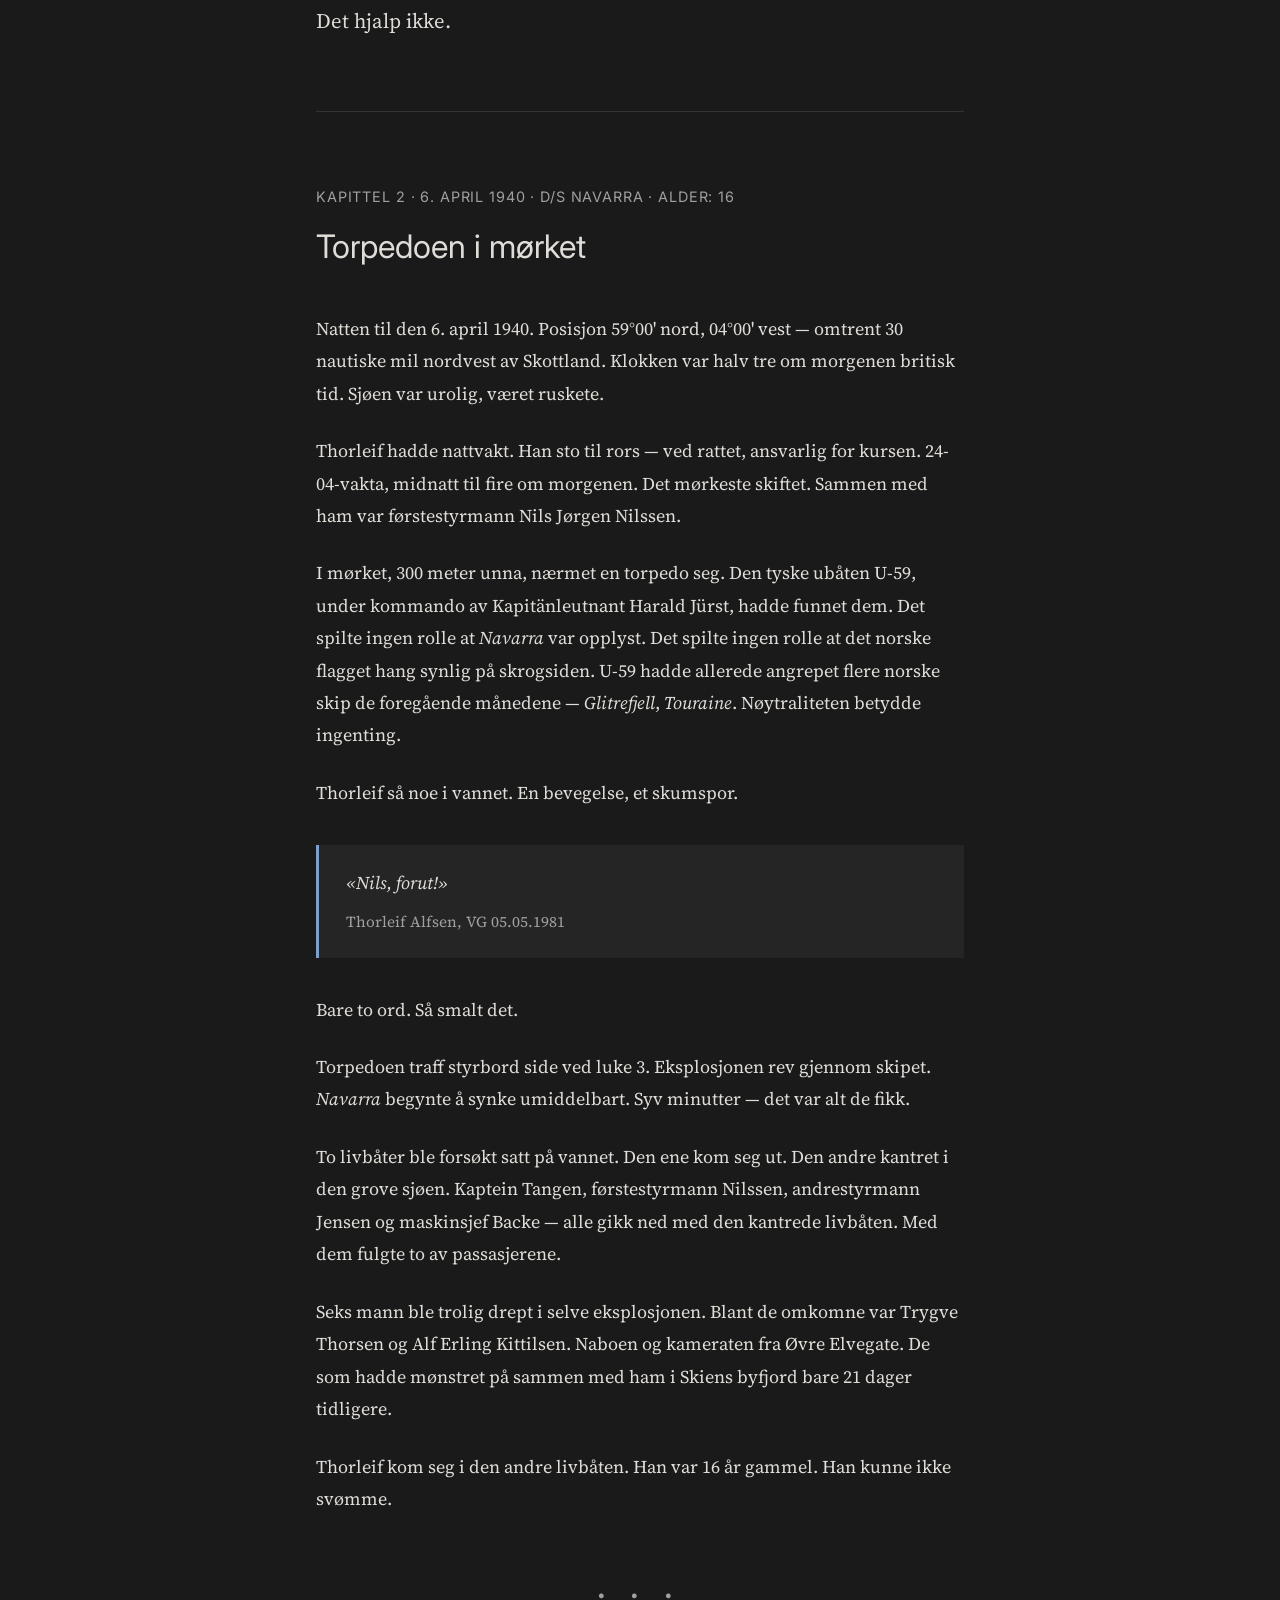
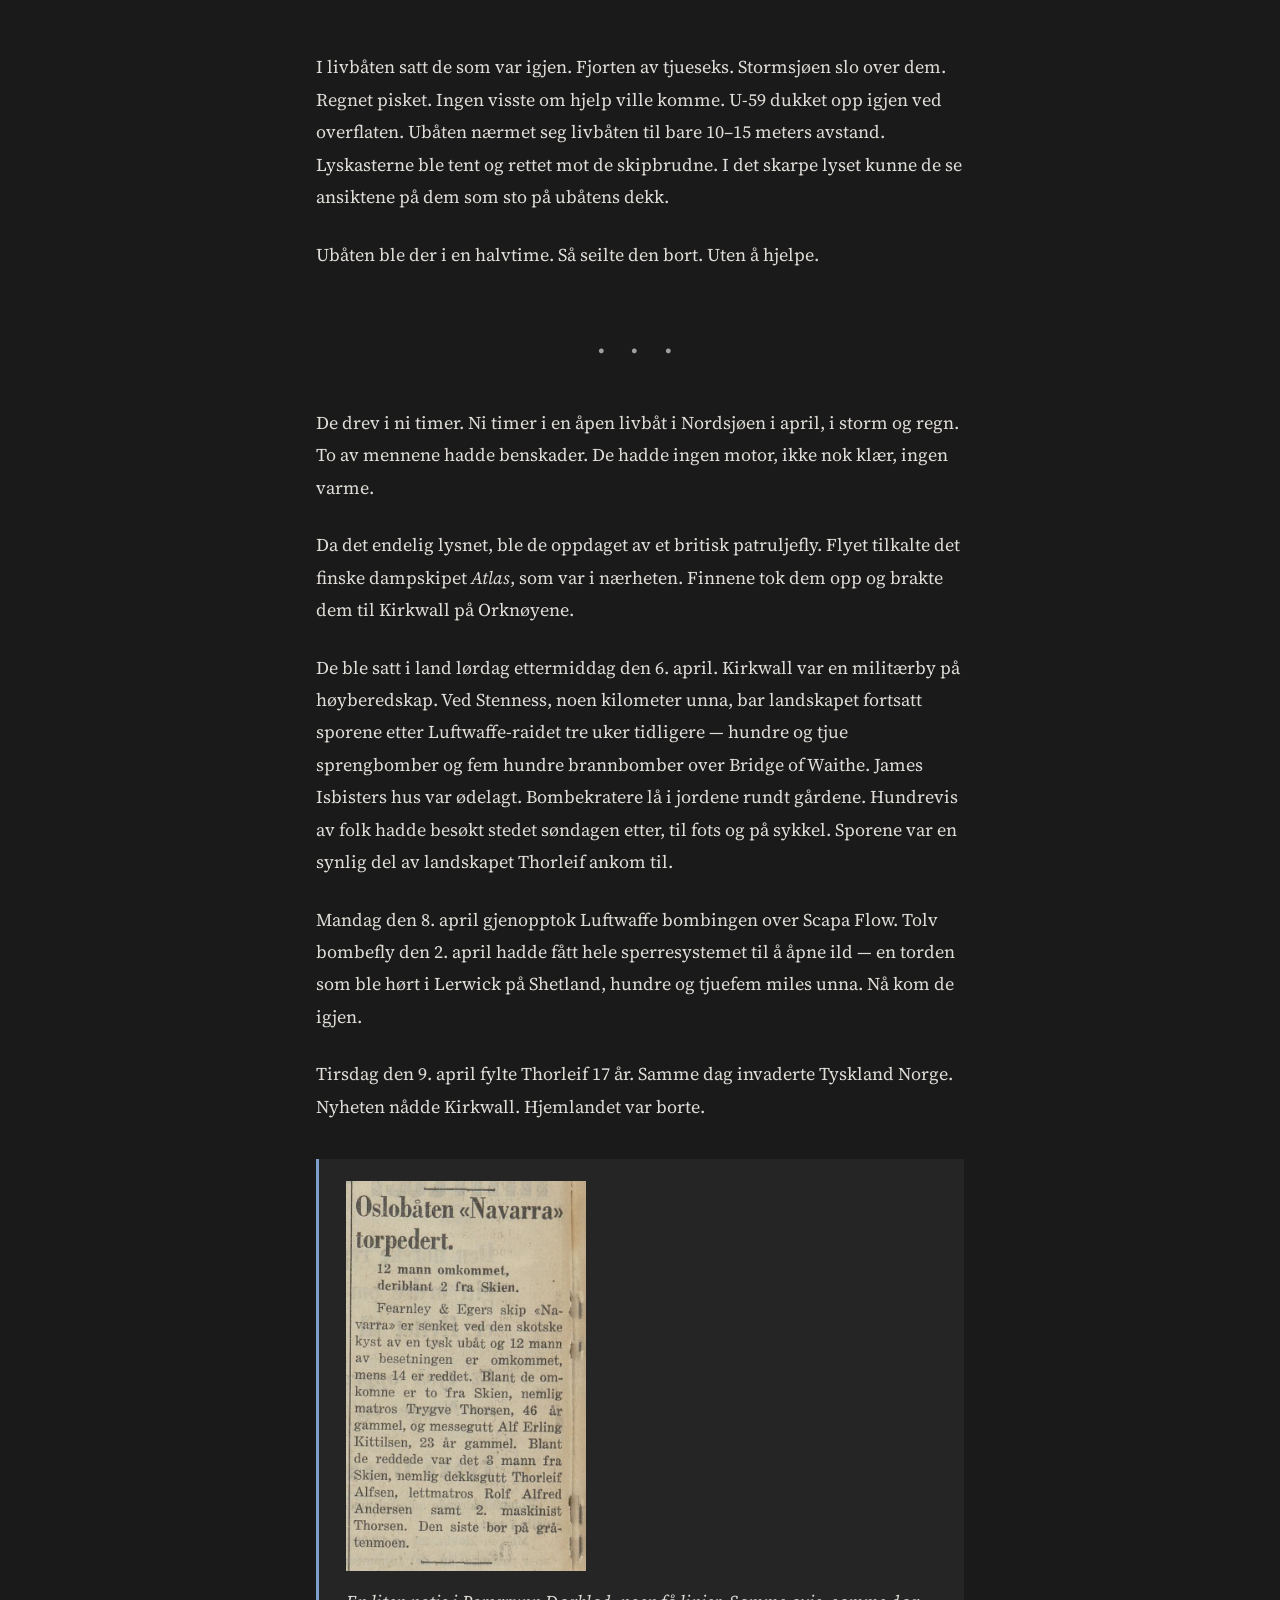
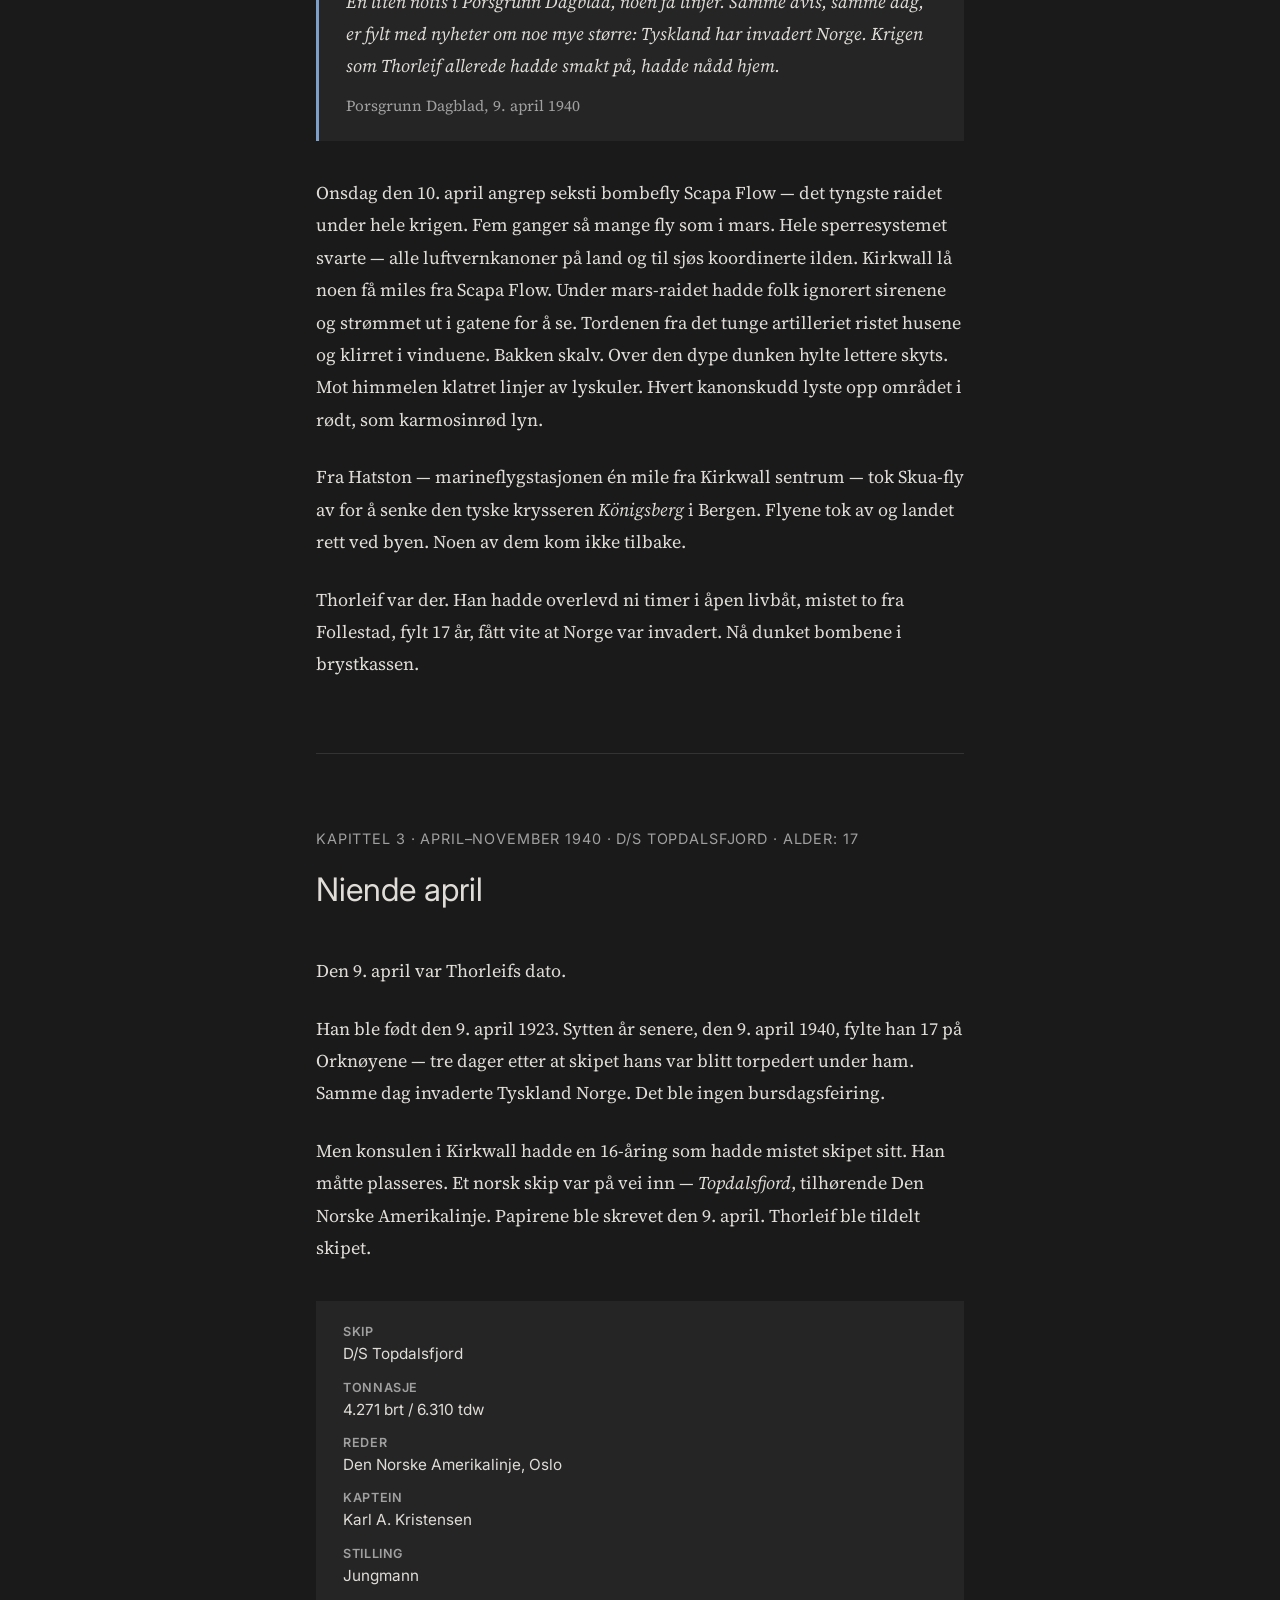
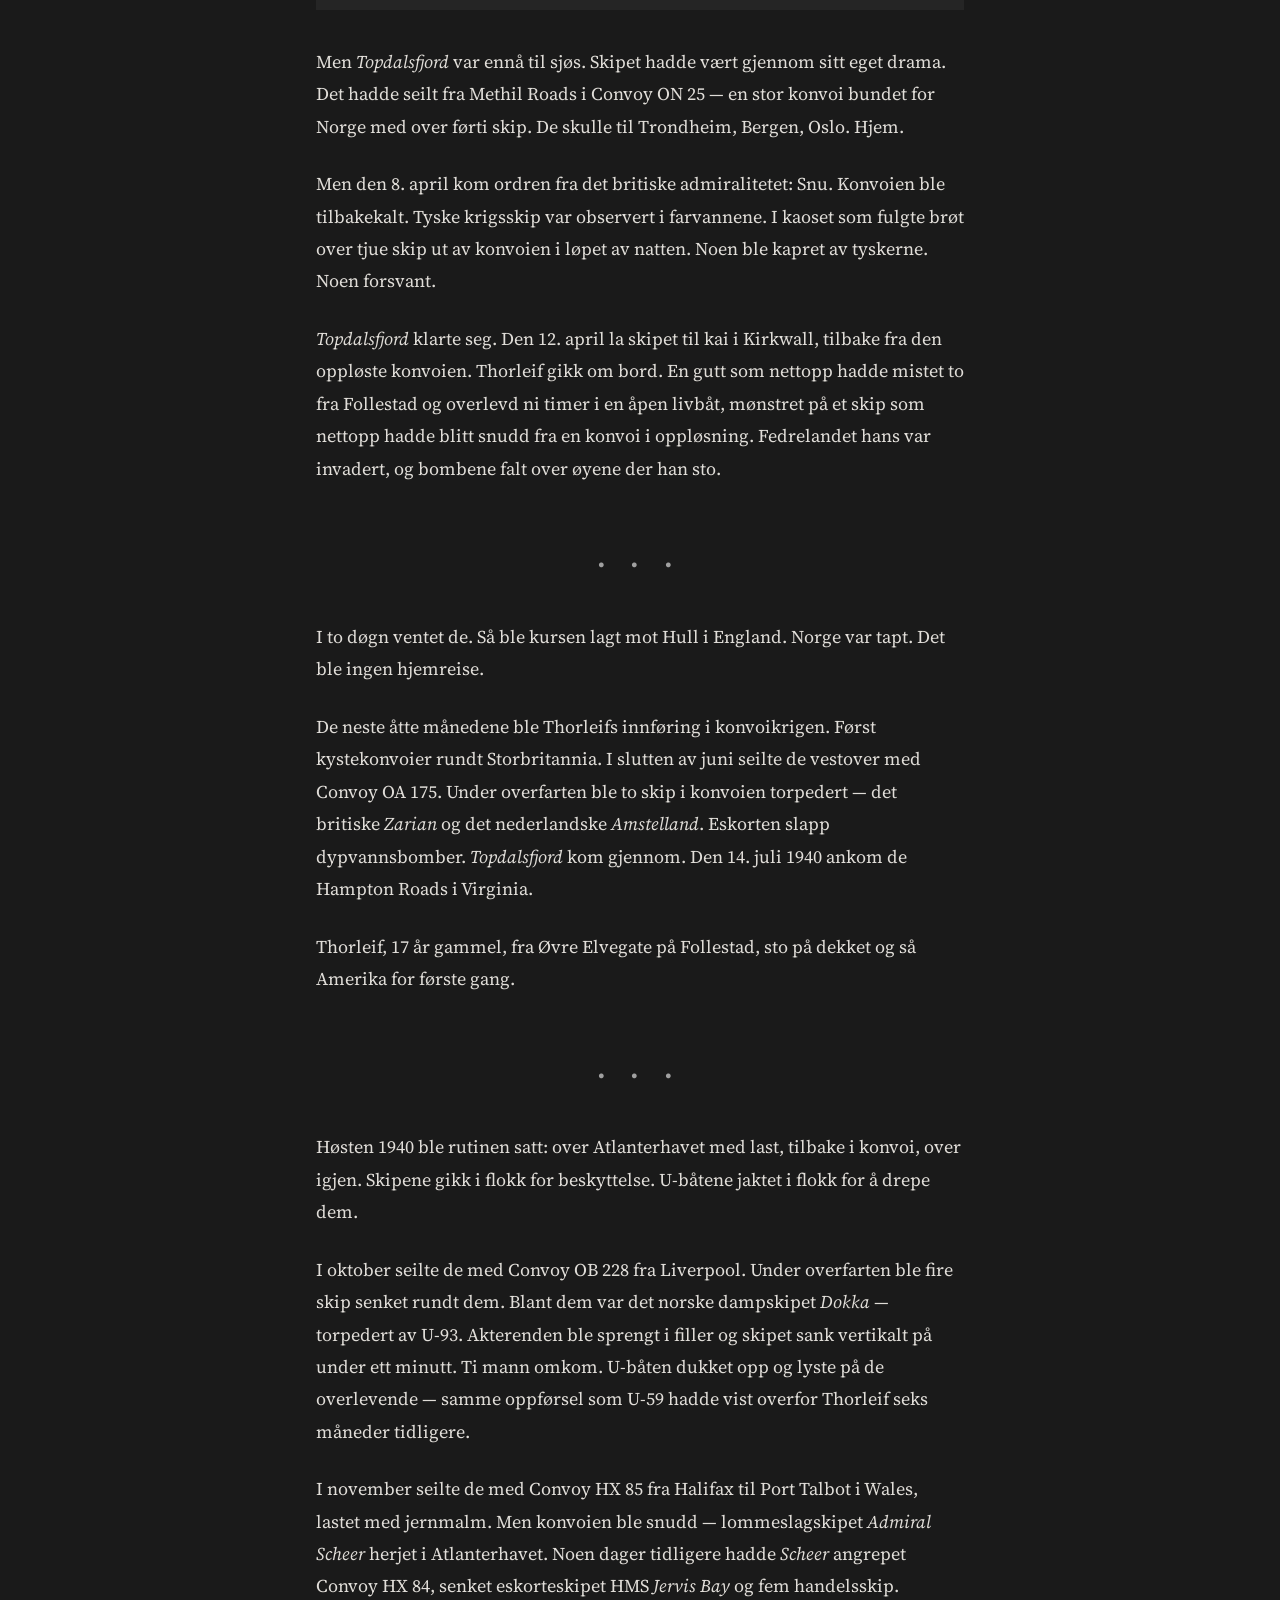
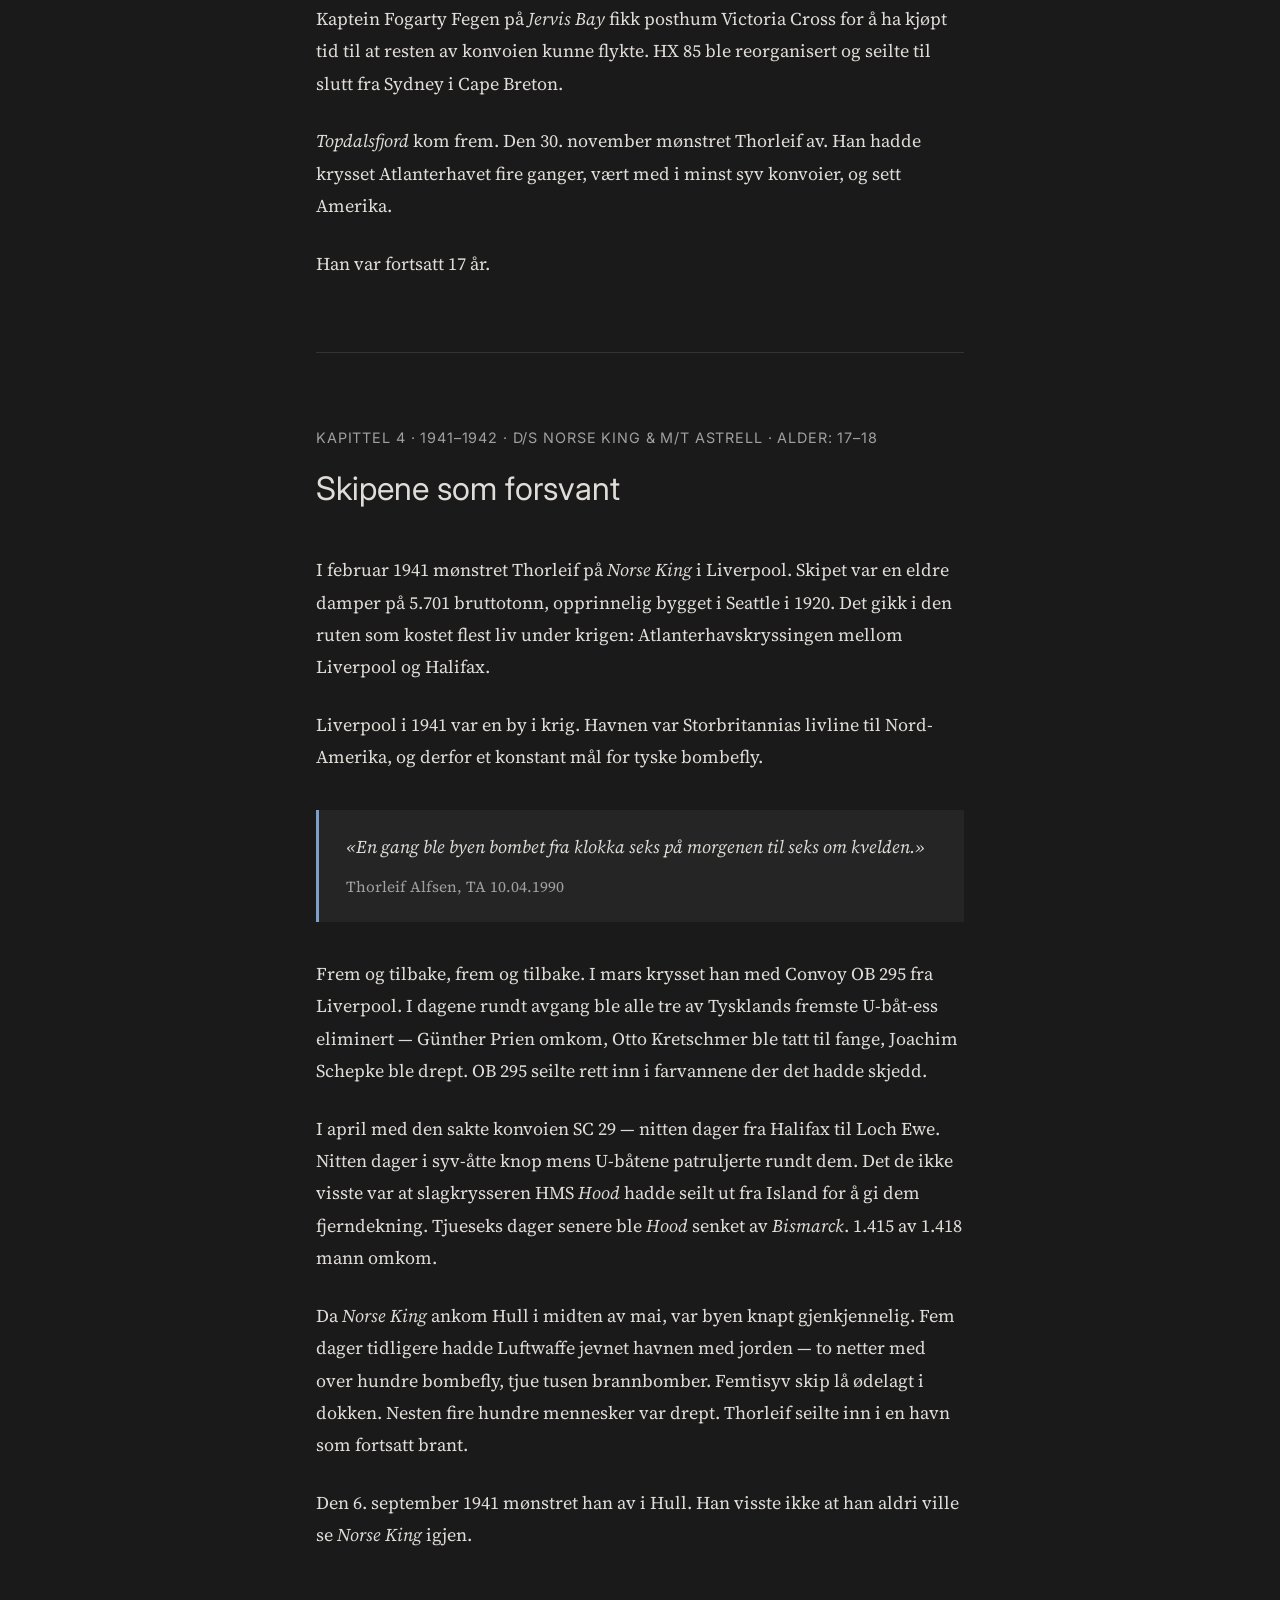
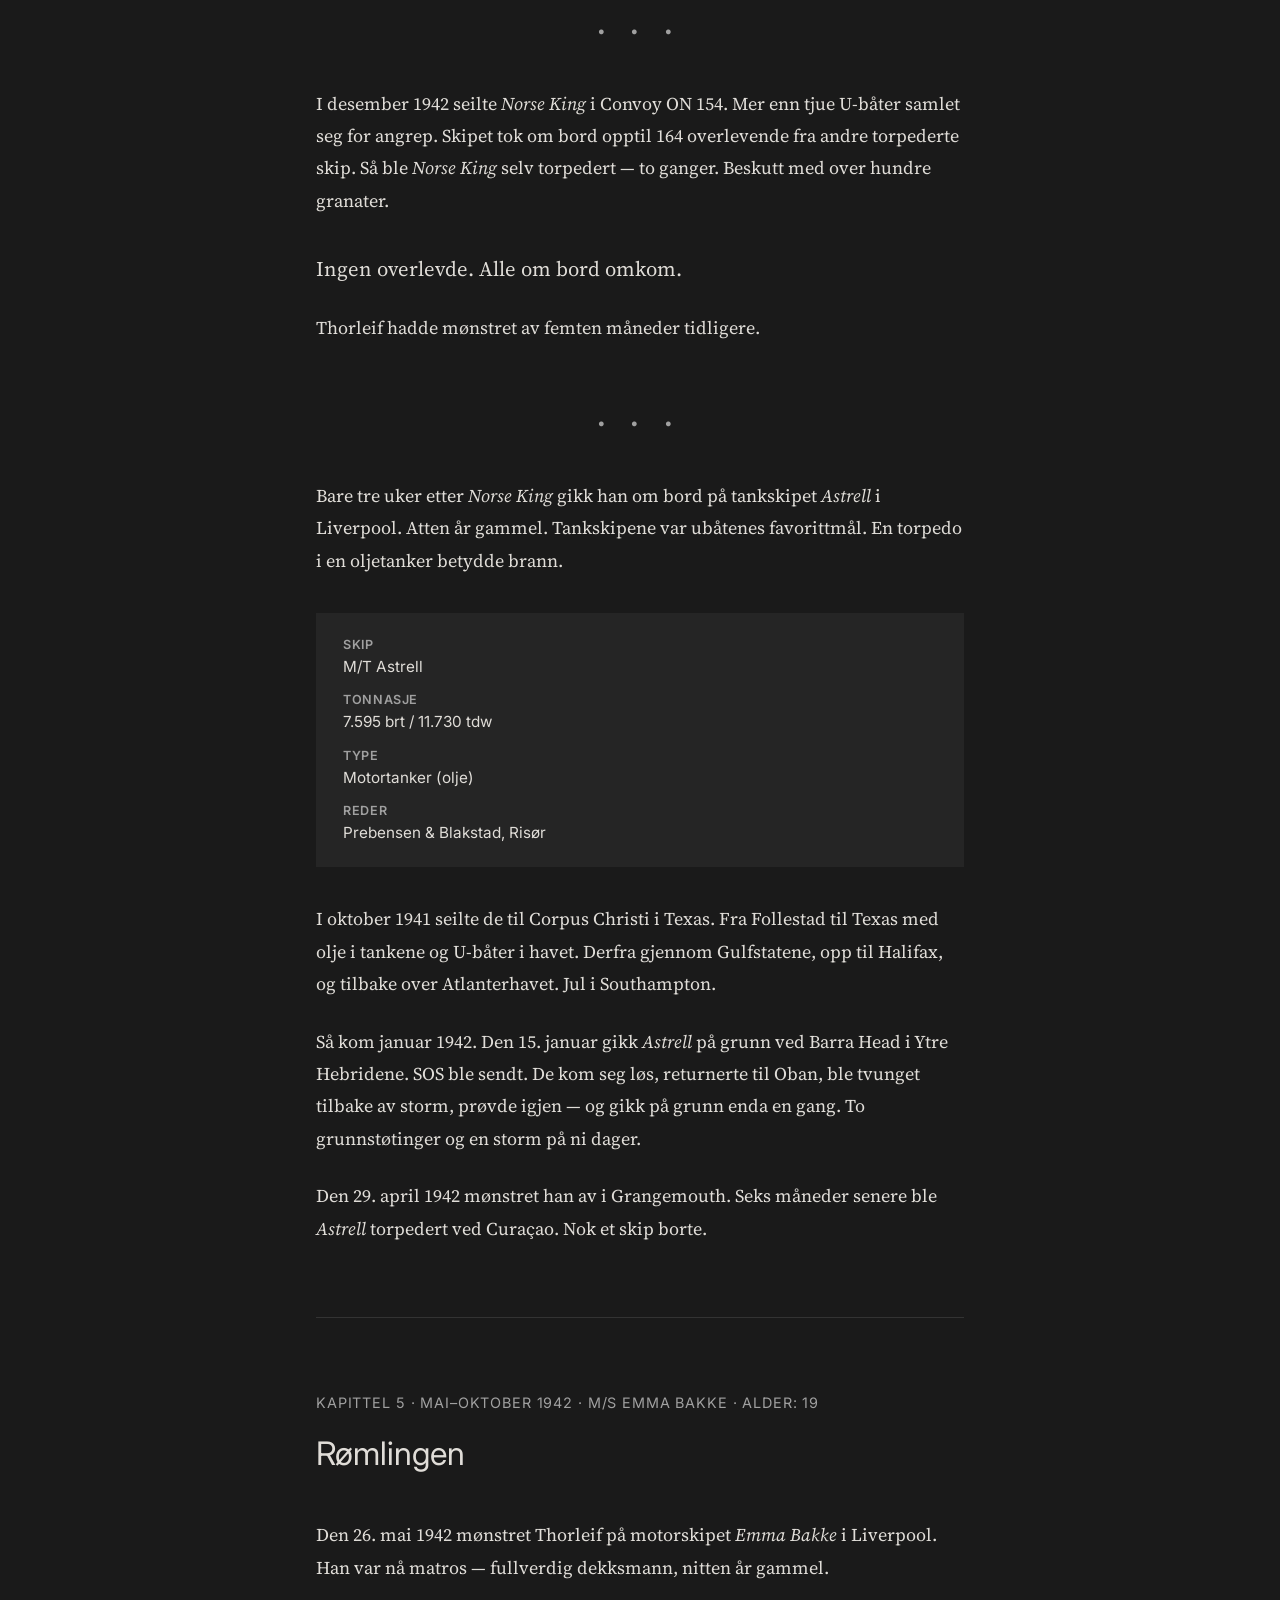
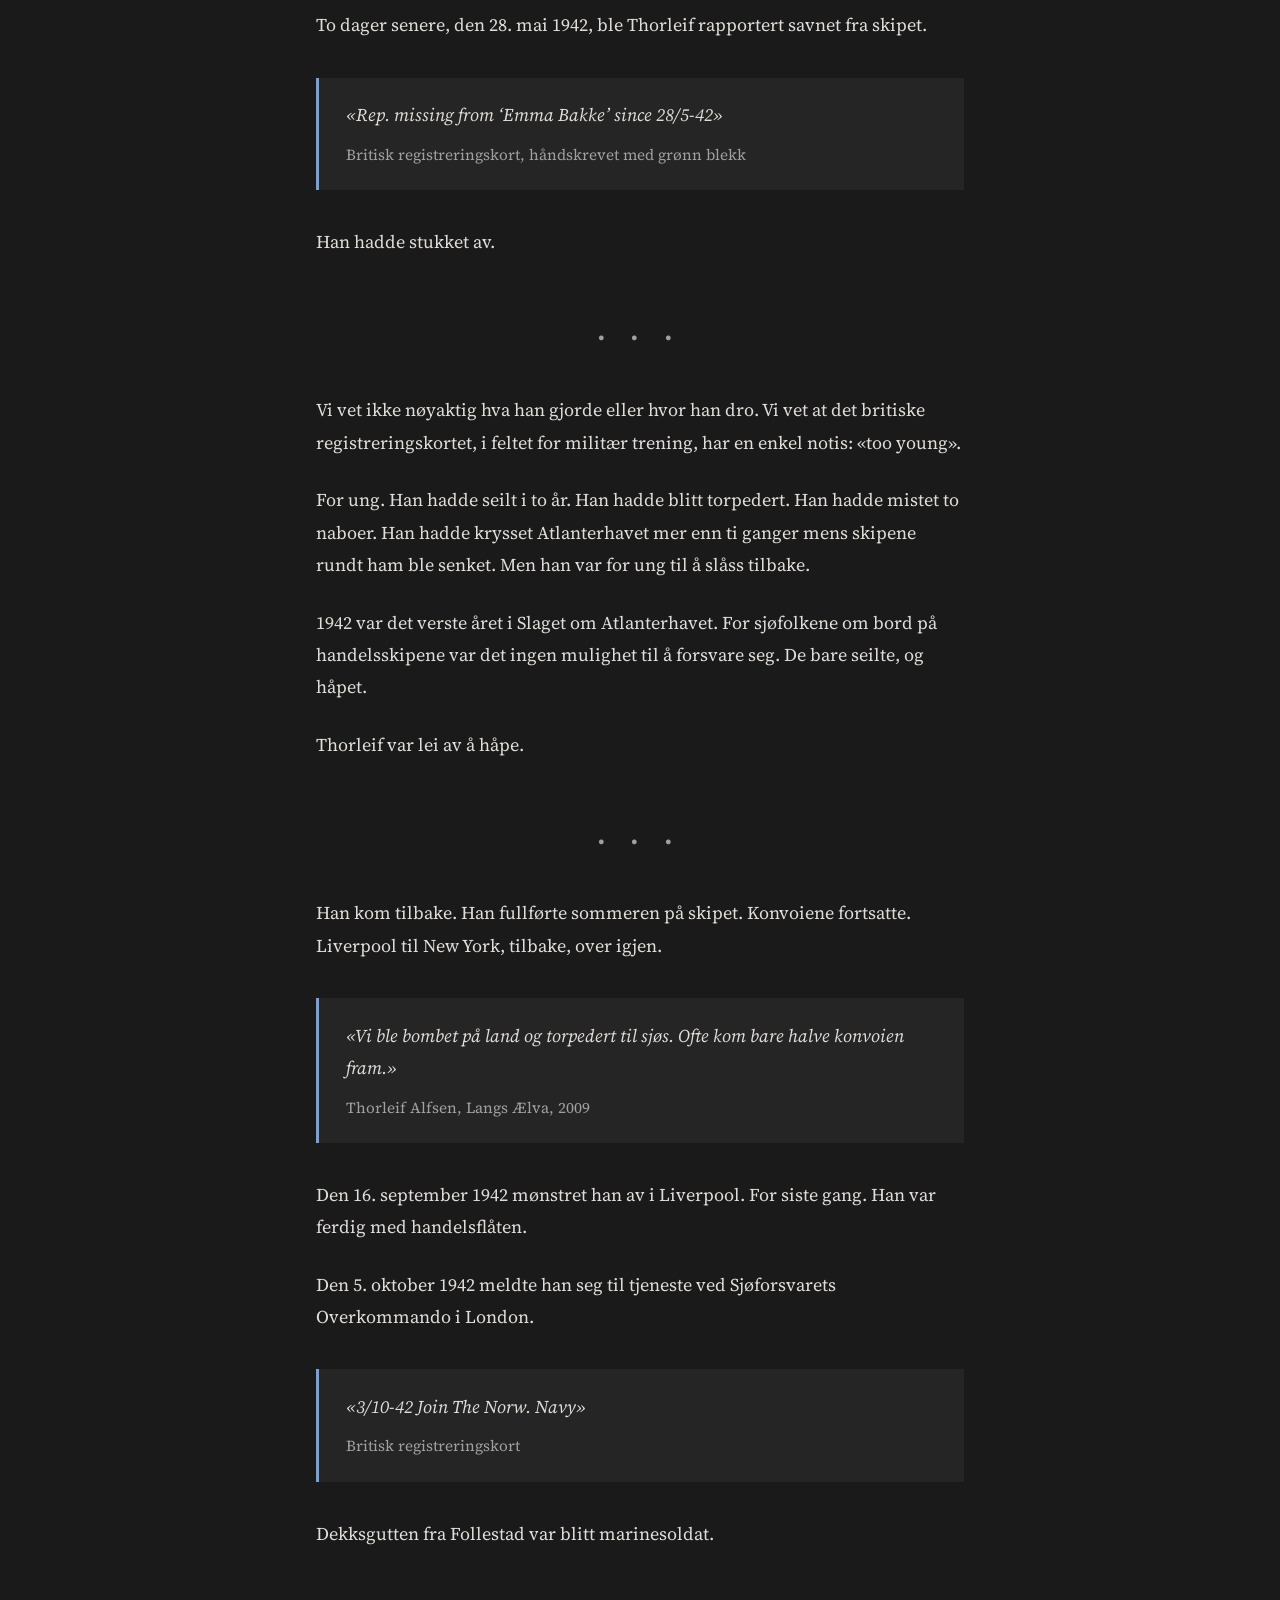
==== commit 96164d25: "Header-undertekst omskrevet Co-Authored-By: Claude Opus 4.6 (1M context) <noreply@anthropic.com>" ====
--- a/index.html
+++ b/index.html
@@ -16,7 +16,7 @@
 <header class="site-header">
   <h1>Thorleif Alfsen</h1>
   <div class="subtitle">Krigsseiler</div>
-  <div class="years">1939&ndash;1945 &mdash; Follestad, Skien</div>
+  <div class="years">Follestad, Skien &mdash; Torpedert to ganger. Kunne ikke svømme.</div>
 </header>
 
 <nav class="site-nav">
